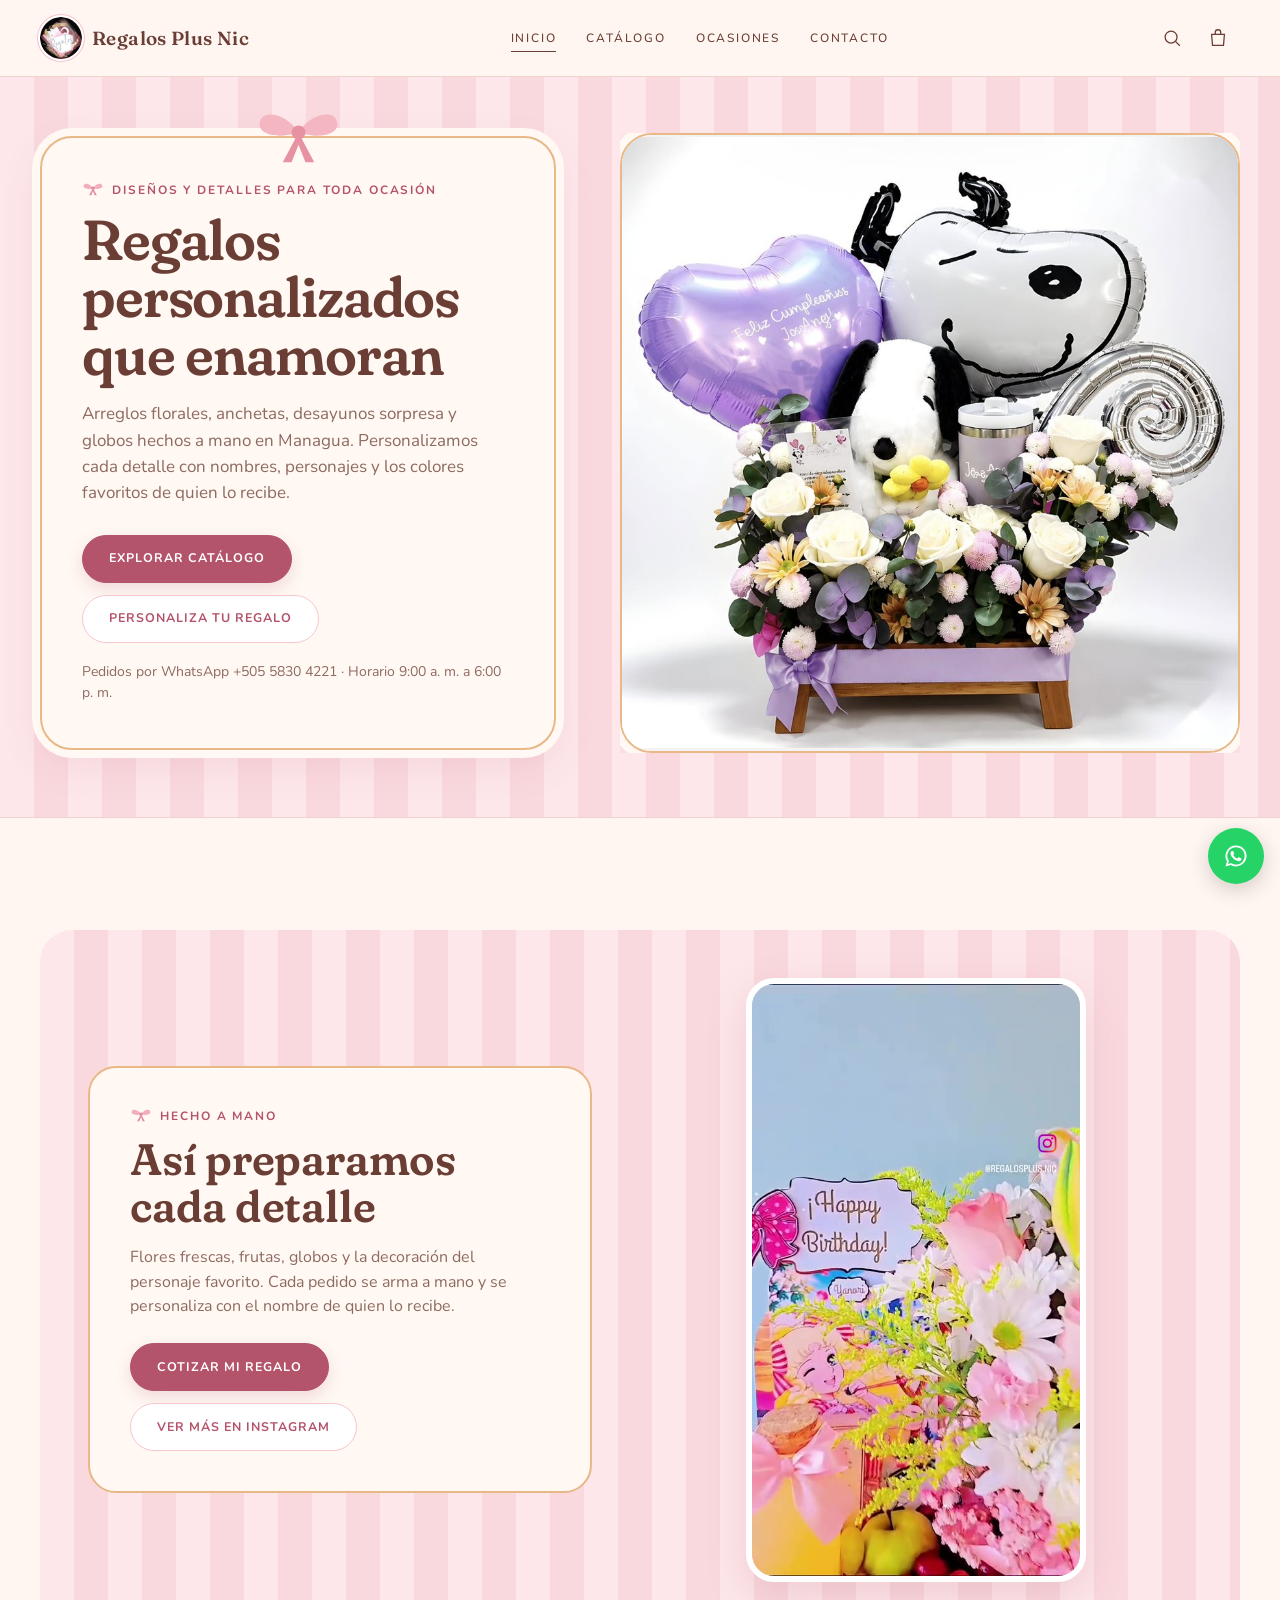
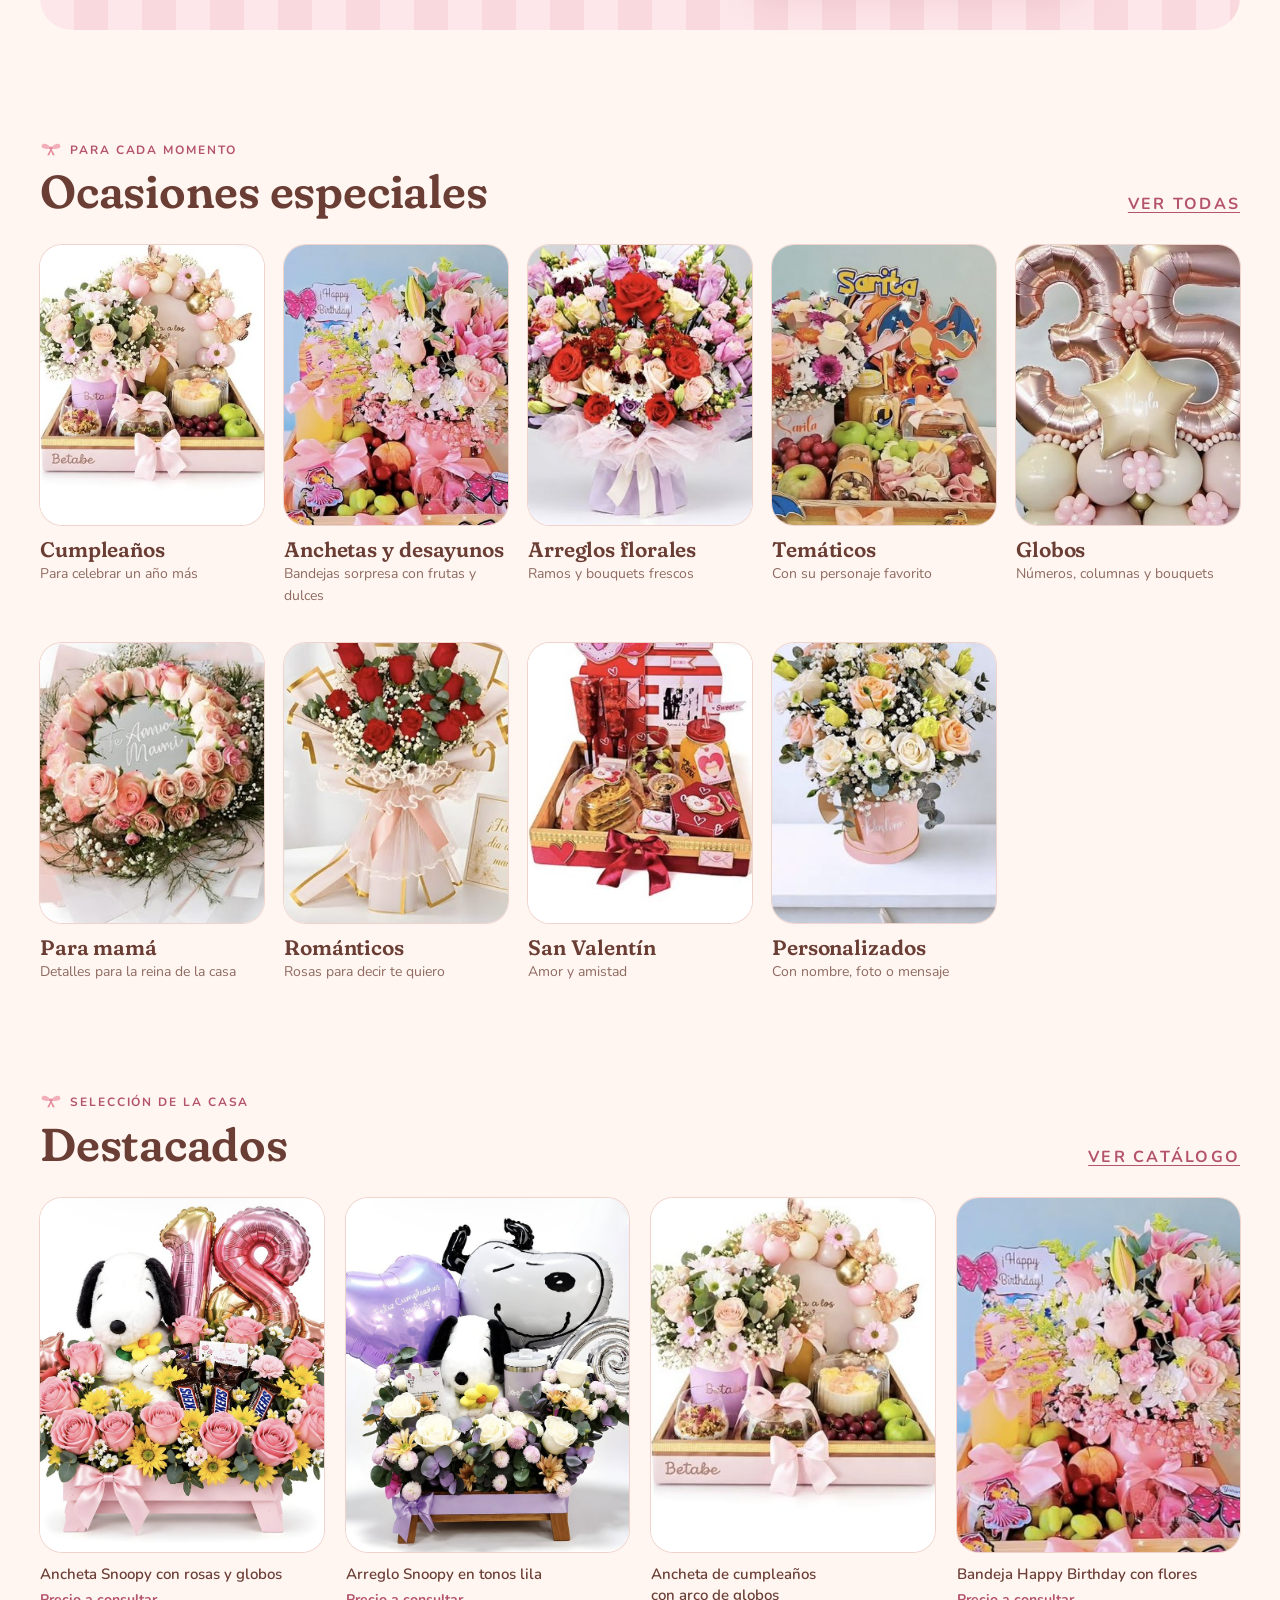
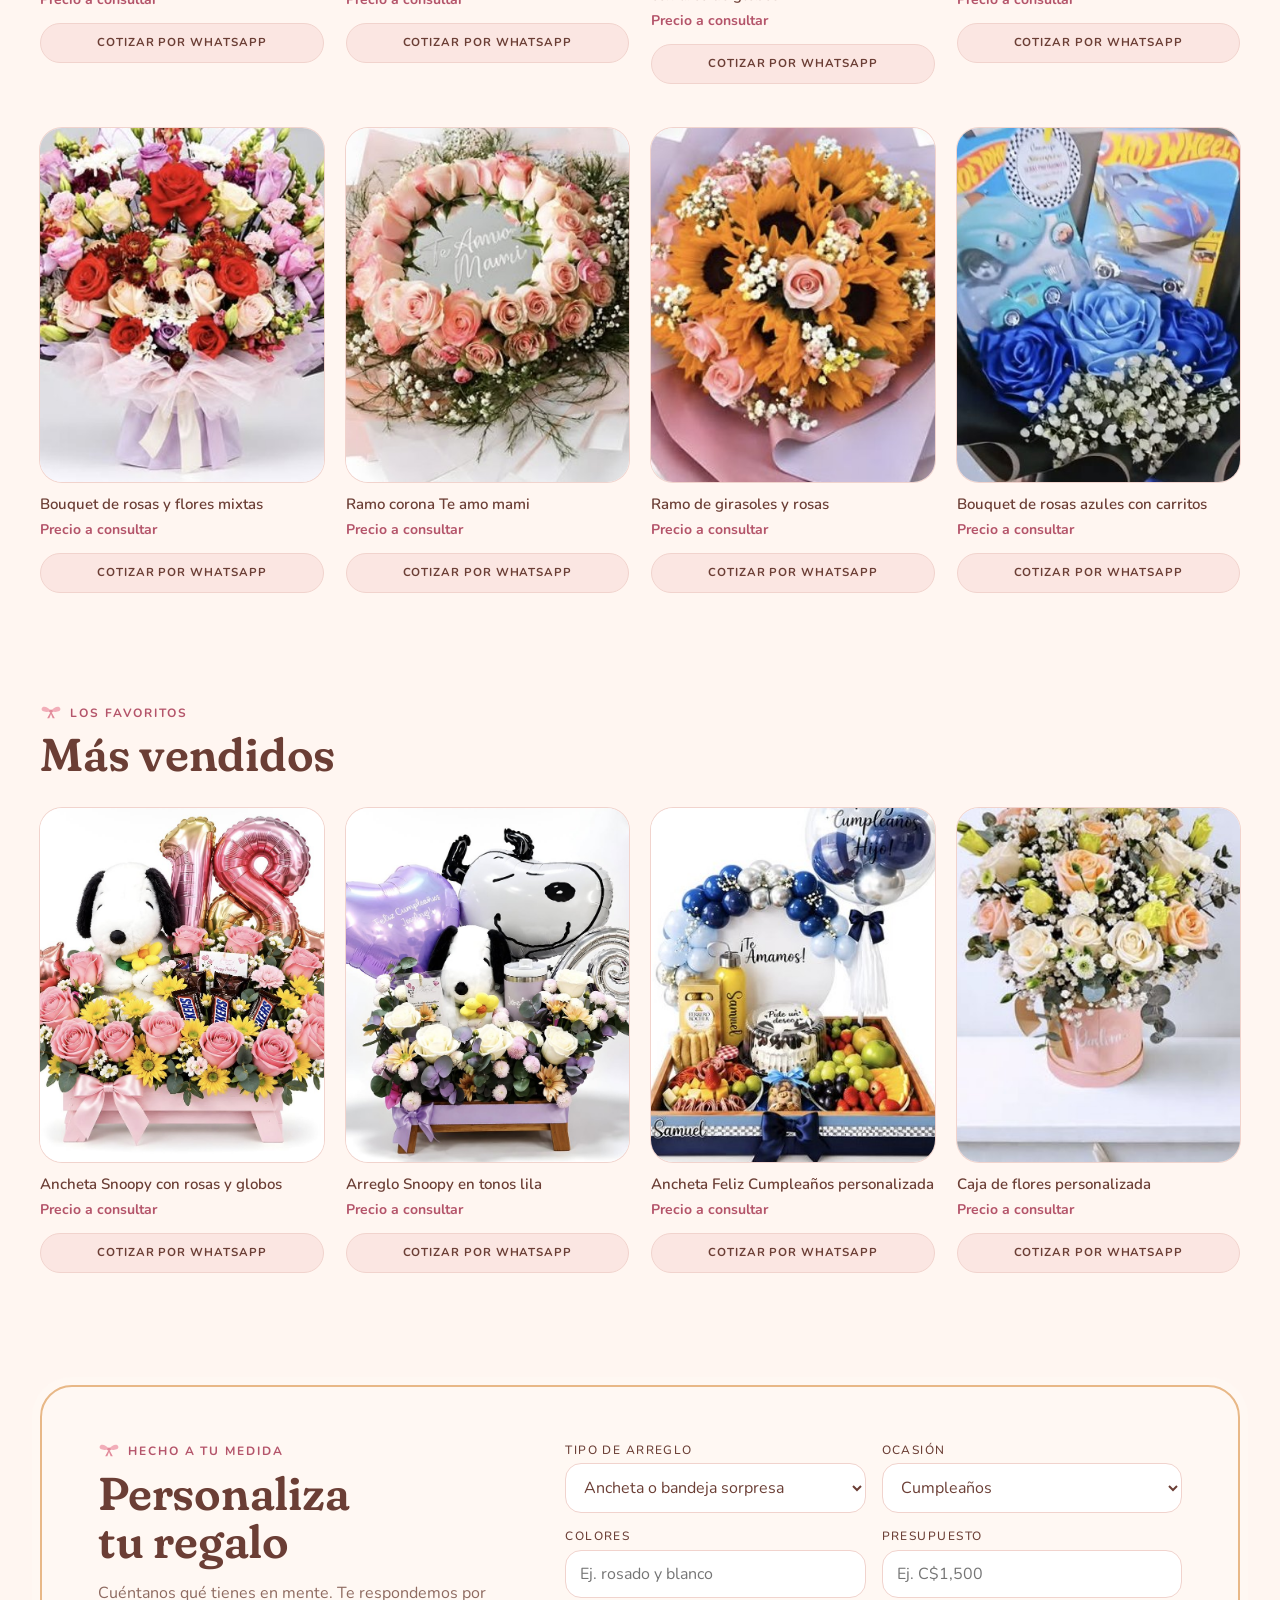
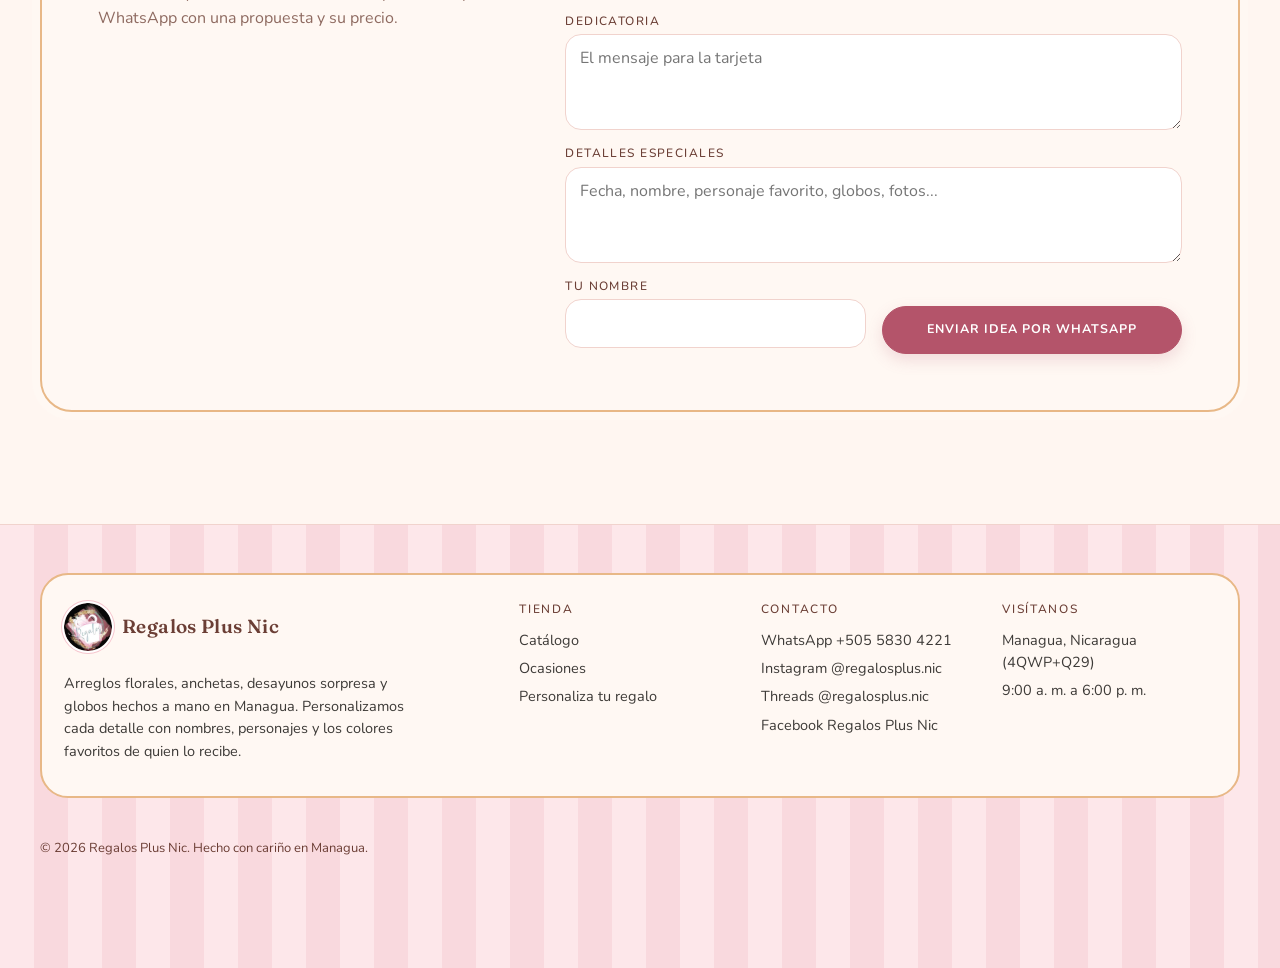
==== index.html @ 54703fdf "Add files via upload" ====
<!DOCTYPE html><html lang="es"><head><meta charset="utf-8"><meta name=viewport content="width=device-width,initial-scale=1,viewport-fit=cover"><style>:root{color-scheme:light;box-sizing:border-box;padding-top:env(safe-area-inset-top,0px);padding-bottom:env(safe-area-inset-bottom,0px)}html{scroll-padding-top:env(safe-area-inset-top,0px)}body{margin:0;padding:0;font:14px -apple-system,BlinkMacSystemFont,sans-serif;background:#fff;color:#000}img{max-width:100%}[hidden]:not([hidden=until-found i]){display:none!important}</style></head><body>
<title>Regalos Plus Nic | Regalos personalizados en Managua</title><meta name="description" content="Regalos personalizados, arreglos florales, anchetas y desayunos sorpresa en Managua, Nicaragua. Pedidos por WhatsApp."><link rel="icon" href="logo.png">
<meta name="claude:viewport-fit-sides" content="cover">
<meta name="theme-color" content="#FFF5F1">
<link rel="preconnect" href="https://fonts.googleapis.com">
<link rel="preconnect" href="https://fonts.gstatic.com" crossorigin>
<link rel="stylesheet" href="https://fonts.googleapis.com/css2?family=Fraunces:opsz,wght,SOFT@9..144,500,100;9..144,600,100&family=Nunito:wght@400;600;700&display=swap">
<style id="app-style">
/* Boutique editorial: crema y negro con acento rosado de lazo. Una sola apariencia clara, elegida a propósito. */
:root{
  --ink:#171717;--white:#FFFFFF;--cream:#F7F4EF;--beige:#E9E1D5;--line:#E5E5E5;--blush:#F2C9CF;--blush-deep:#A9505F;--muted:#6B6560;
  --ok:#2F6B4F;--warn:#8A5410;--bad:#A23B3B;
  --display:"Cormorant Garamond",Georgia,"Times New Roman",serif;
  --sans:"Jost",system-ui,-apple-system,"Segoe UI",Roboto,sans-serif;
  --ease-out:cubic-bezier(0.23,1,0.32,1);--ease-in-out:cubic-bezier(0.77,0,0.175,1);--ease-drawer:cubic-bezier(0.32,0.72,0,1);
  --r-btn:6px;--r-img:4px;--r-panel:16px;
  color-scheme:light;
}
html{-webkit-tap-highlight-color:transparent;-webkit-text-size-adjust:100%}
body{background:var(--cream);color:var(--ink);font-family:var(--sans);font-size:16px;line-height:1.55;overflow-x:hidden}
body::before{content:"";position:fixed;inset:0 0 auto;height:env(safe-area-inset-top,0px);z-index:41;background:var(--cream)}
*,*::before,*::after{box-sizing:border-box}
h1,h2,h3{font-family:var(--display);font-weight:500;margin:0;text-wrap:balance;letter-spacing:-0.01em}
p{margin:0}
a{color:inherit}
button{font:inherit;color:inherit}
img{display:block}
:focus-visible{outline:2px solid var(--blush-deep);outline-offset:3px}
.wrap{max-width:1280px;margin:0 auto;padding-left:max(16px,env(safe-area-inset-left,0px));padding-right:max(16px,env(safe-area-inset-right,0px))}
@media (min-width:768px){.wrap{padding-left:max(40px,env(safe-area-inset-left,0px));padding-right:max(40px,env(safe-area-inset-right,0px))}}
.eyebrow{font:500 12px/1.2 var(--sans);letter-spacing:.16em;text-transform:uppercase;color:var(--muted)}
.label{font:500 12px/1.2 var(--sans);letter-spacing:.14em;text-transform:uppercase}
.muted{color:var(--muted)}
.num{font-variant-numeric:tabular-nums}

/* Botones */
.btn{display:inline-flex;align-items:center;justify-content:center;gap:10px;min-height:48px;padding:0 26px;border:1px solid var(--ink);border-radius:var(--r-btn);background:var(--ink);color:var(--white);font:500 12.5px/1 var(--sans);letter-spacing:.14em;text-transform:uppercase;text-decoration:none;cursor:pointer;touch-action:manipulation;user-select:none;-webkit-user-select:none;transition:transform 160ms var(--ease-out),background-color 200ms ease,color 200ms ease,border-color 200ms ease}
.btn:active{transform:scale(.97)}
.btn-ghost{background:transparent;color:var(--ink)}
.btn-soft{background:var(--white);color:var(--ink);border-color:var(--line)}
.btn-blush{background:var(--blush);color:var(--ink);border-color:var(--blush)}
.btn-block{width:100%}
.btn-sm{min-height:40px;padding:0 16px;font-size:11.5px}
.btn[disabled]{opacity:.45;cursor:not-allowed}
@media (hover:hover) and (pointer:fine){
  .btn:hover{background:#000}
  .btn-ghost:hover,.btn-soft:hover{background:var(--ink);color:var(--white);border-color:var(--ink)}
  .btn-blush:hover{background:#ecb9c1}
}
.icon-btn{display:inline-flex;align-items:center;justify-content:center;width:44px;height:44px;border:0;background:transparent;border-radius:var(--r-btn);cursor:pointer;touch-action:manipulation;position:relative;transition:transform 160ms var(--ease-out)}
.icon-btn:active{transform:scale(.94)}
.icon-btn svg{width:22px;height:22px}
.link{background:none;border:0;padding:0;cursor:pointer;text-decoration:underline;text-underline-offset:3px;font:inherit}

/* Encabezado */
.hdr{position:sticky;top:env(safe-area-inset-top,0px);z-index:40;background:rgba(247,244,239,.94);-webkit-backdrop-filter:blur(10px);backdrop-filter:blur(10px);border-bottom:1px solid var(--line)}
.hdr .wrap{display:grid;grid-template-columns:1fr auto 1fr;align-items:center;height:68px;gap:8px}
.brand{display:inline-flex;align-items:center;gap:10px;text-decoration:none;justify-self:center;min-width:0}
.brand-name{font:600 19px/1 var(--display);letter-spacing:.18em;text-transform:uppercase;white-space:nowrap}
.brand svg{width:26px;height:20px;flex:none}
.brand img{height:40px;width:auto}
.nav{display:none}
.hdr-left,.hdr-right{display:flex;align-items:center;gap:2px}
.hdr-right{justify-self:end}
.badge{position:absolute;top:4px;right:2px;min-width:18px;height:18px;padding:0 5px;border-radius:9px;background:var(--ink);color:var(--white);font:500 11px/18px var(--sans);text-align:center;font-variant-numeric:tabular-nums}
.badge.pop{animation:pop 300ms var(--ease-out)}
@keyframes pop{0%{transform:scale(1)}40%{transform:scale(1.18)}100%{transform:scale(1)}}
@media (min-width:1000px){
  .hdr .wrap{grid-template-columns:auto 1fr auto;height:76px}
  .brand{justify-self:start}
  .nav{display:flex;justify-content:center;gap:30px}
  .nav a{font:500 12px/1 var(--sans);letter-spacing:.15em;text-transform:uppercase;text-decoration:none;padding:10px 0;position:relative}
  .nav a::after{content:"";position:absolute;left:0;right:0;bottom:2px;height:1px;background:var(--ink);transform:scaleX(0);transform-origin:left;transition:transform 300ms var(--ease-out)}
  .nav a[aria-current="page"]::after{transform:scaleX(1)}
  .hdr-left .menu-btn{display:none}
  .hdr-left{display:none}
}
@media (hover:hover) and (pointer:fine){.nav a:hover::after{transform:scaleX(1)}}
@media (max-width:420px){.brand-name{font-size:15px;letter-spacing:.14em}}

/* Menú móvil y carrito: paneles laterales */
.scrim{position:fixed;inset:0;background:rgba(23,23,23,.36);opacity:0;visibility:hidden;transition:opacity 300ms ease,visibility 0s 300ms;z-index:55}
.scrim.on{opacity:1;visibility:visible;transition:opacity 300ms ease}
.sheet{position:fixed;top:0;bottom:0;width:min(440px,100%);height:100dvh;background:var(--cream);z-index:60;display:flex;flex-direction:column;visibility:hidden;transition:transform 450ms var(--ease-drawer),visibility 0s 450ms;padding-top:env(safe-area-inset-top,0px);padding-bottom:env(safe-area-inset-bottom,0px);box-shadow:0 10px 40px rgba(23,23,23,.12)}
.sheet.right{right:0;transform:translateX(100%);border-radius:var(--r-panel) 0 0 var(--r-panel);padding-right:env(safe-area-inset-right,0px)}
.sheet.left{left:0;transform:translateX(-100%);border-radius:0 var(--r-panel) var(--r-panel) 0;padding-left:env(safe-area-inset-left,0px);width:min(340px,88%)}
.sheet.open{transform:none;visibility:visible;transition:transform 450ms var(--ease-drawer)}
.sheet-head{display:flex;align-items:center;justify-content:space-between;padding:16px 20px;border-bottom:1px solid var(--line)}
.sheet-body{flex:1;overflow-y:auto;overscroll-behavior:contain;padding:8px 20px 20px}
.sheet-foot{border-top:1px solid var(--line);padding:18px 20px;display:grid;gap:10px;background:var(--cream)}
.mnav a{display:block;padding:16px 0;border-bottom:1px solid var(--line);font:500 22px/1.2 var(--display);text-decoration:none}

.citem{display:grid;grid-template-columns:84px minmax(0,1fr);gap:14px;padding:18px 0;border-bottom:1px solid var(--line)}
.citem img{width:84px;aspect-ratio:4/5;object-fit:cover;border-radius:var(--r-img);background:var(--beige)}
.citem h4{margin:0 0 2px;font:500 15px/1.35 var(--sans)}
.citem .opts{font-size:13px;color:var(--muted);overflow-wrap:anywhere}
.qty{display:inline-flex;align-items:center;border:1px solid var(--line);border-radius:var(--r-btn);background:var(--white)}
.qty button{width:36px;height:36px;border:0;background:none;cursor:pointer;font-size:18px;touch-action:manipulation}
.qty span{min-width:28px;text-align:center;font-variant-numeric:tabular-nums}
.row{display:flex;align-items:center;justify-content:space-between;gap:12px}
.tot{display:flex;justify-content:space-between;font-variant-numeric:tabular-nums}
.tot.big{font:500 22px/1.2 var(--display);font-variant-numeric:tabular-nums}
.empty{padding:48px 0;text-align:center;color:var(--muted)}

/* Hero */
.hero{padding:28px 0 8px}
.hero-grid{display:grid;gap:28px}
.hero h1{font-size:clamp(42px,8.4vw,88px);line-height:1.02;letter-spacing:-0.02em}
.hero p.lead{font-size:17px;max-width:42ch;color:var(--muted);margin-top:18px}
.hero .actions{display:flex;flex-wrap:wrap;gap:12px;margin-top:28px}
.hero-img{border-radius:var(--r-img);overflow:hidden;background:var(--beige);aspect-ratio:4/5;max-width:100%}
.hero-img img{width:100%;height:100%;object-fit:cover}
@media (min-width:900px){
  .hero{padding:56px 0 24px}
  .hero-grid{grid-template-columns:minmax(0,5fr) minmax(0,6fr);align-items:center;gap:64px}
  .hero-img{aspect-ratio:5/5.4}
}
.enter{animation:enter 700ms var(--ease-out) both;animation-delay:var(--d,0ms)}
@keyframes enter{from{opacity:0;transform:translateY(12px)}}
.reveal-img{animation:clipin 1000ms var(--ease-in-out) both;animation-delay:80ms}
@keyframes clipin{from{clip-path:inset(0 0 100% 0)}to{clip-path:inset(0 0 0 0)}}
.fade{animation:fade 400ms ease both;animation-delay:var(--d,0ms)}
@keyframes fade{from{opacity:0}}

/* Secciones */
.sec{padding:64px 0 0}
@media (min-width:900px){.sec{padding:112px 0 0}}
.sec-head{display:flex;align-items:end;justify-content:space-between;gap:16px;margin-bottom:28px;flex-wrap:wrap}
.sec-head h2{font-size:clamp(32px,5vw,46px);line-height:1.08}
.sec-head .eyebrow{margin-bottom:10px}
.rv{transition:opacity 700ms var(--ease-out),transform 700ms var(--ease-out)}
.rv.pre{opacity:0;transform:translateY(12px)}

/* Ocasiones */
.occ{display:grid;grid-template-columns:repeat(2,minmax(0,1fr));gap:24px 12px}
@media (min-width:768px){.occ{grid-template-columns:repeat(3,minmax(0,1fr));gap:36px 20px}}
@media (min-width:1100px){.occ{grid-template-columns:repeat(5,minmax(0,1fr))}}
.occ a{text-decoration:none;display:block}
.frame{position:relative;overflow:hidden;border-radius:var(--r-img);background:var(--beige);aspect-ratio:4/5}
.frame img{width:100%;height:100%;object-fit:cover;transition:transform 600ms var(--ease-out)}
.occ h3{font-size:22px;line-height:1.15;margin-top:12px}
.occ p{font-size:14px;color:var(--muted);margin-top:2px}
@media (hover:hover) and (pointer:fine){.occ a:hover .frame img,.pcard:hover .frame img{transform:scale(1.04)}}

/* Productos */
.grid{display:grid;grid-template-columns:repeat(2,minmax(0,1fr));gap:30px 12px}
@media (min-width:768px){.grid{grid-template-columns:repeat(3,minmax(0,1fr));gap:44px 22px}}
@media (min-width:1150px){.grid{grid-template-columns:repeat(4,minmax(0,1fr))}}
.grid.swap{animation:fade 260ms ease both}
.pcard{position:relative;min-width:0}
.pcard a.pl{text-decoration:none;display:block}
.pcard h3{font:400 15px/1.4 var(--sans);margin-top:12px;display:-webkit-box;-webkit-line-clamp:2;-webkit-box-orient:vertical;overflow:hidden;letter-spacing:0}
.price{display:flex;gap:8px;align-items:baseline;flex-wrap:wrap;margin-top:4px;font-variant-numeric:tabular-nums}
.price .now{font-weight:500}
.price .now.sale{color:var(--blush-deep)}
.price s{color:var(--muted);font-size:14px}
.tag{position:absolute;top:10px;left:10px;z-index:2;font:500 10.5px/1 var(--sans);letter-spacing:.14em;text-transform:uppercase;padding:7px 9px;border-radius:3px;background:var(--white);color:var(--ink)}
.tag.sale{background:var(--ink);color:var(--white)}
.tag.lim{background:var(--blush);color:var(--ink)}
.tag.out{background:var(--white);color:var(--muted)}
.frame.out img{opacity:.55;filter:grayscale(.4)}
.add{margin-top:12px;width:100%}
.add .ok{display:none}
.add.done .ok{display:inline}
.add.done .lbl{display:none}

/* Banda de ofertas */
.band{background:var(--ink);color:var(--white);border-radius:var(--r-img);padding:40px 24px;display:grid;gap:18px}
.band h2{font-size:clamp(30px,5vw,48px);line-height:1.05}
.band .eyebrow{color:#cfc8bf}
.band .btn{background:var(--white);color:var(--ink);border-color:var(--white);justify-self:start}
@media (min-width:900px){.band{grid-template-columns:1fr auto;align-items:center;padding:56px}}

/* Formularios */
.field{display:grid;gap:6px;min-width:0}
.field label,.field .lab{font:500 12px/1.2 var(--sans);letter-spacing:.12em;text-transform:uppercase;color:var(--ink)}
.in,select.in,textarea.in{width:100%;font:400 16px/1.4 var(--sans);color:var(--ink);background:var(--white);border:1px solid var(--line);border-radius:var(--r-btn);padding:12px 14px;min-height:48px;transition:border-color 160ms ease}
textarea.in{min-height:96px;resize:vertical}
.in:focus{outline:none;border-color:var(--ink)}
.in.bad{border-color:var(--bad)}
.err{color:var(--bad);font-size:13px;min-height:0}
.fgrid{display:grid;gap:16px}
@media (min-width:700px){.fgrid.two{grid-template-columns:repeat(2,minmax(0,1fr))}}
.choice{display:grid;gap:10px}
@media (min-width:600px){.choice.two{grid-template-columns:repeat(2,minmax(0,1fr))}}
.opt{display:flex;gap:12px;align-items:flex-start;padding:16px;border:1px solid var(--line);border-radius:var(--r-btn);background:var(--white);cursor:pointer;transition:border-color 160ms ease}
.opt input{margin-top:4px;accent-color:var(--ink);width:18px;height:18px}
.opt:has(input:checked){border-color:var(--ink)}
.opt b{font-weight:500;display:block}
.opt small{color:var(--muted);font-size:13.5px}
.check{display:flex;gap:10px;align-items:center;font-size:15px}
.check input{width:18px;height:18px;accent-color:var(--ink)}

/* Personaliza */
.custom{display:grid;gap:32px;background:var(--beige);border-radius:var(--r-img);padding:32px 20px}
@media (min-width:900px){.custom{grid-template-columns:minmax(0,4fr) minmax(0,6fr);padding:56px;gap:56px}}
.custom h2{font-size:clamp(32px,5vw,46px);line-height:1.05}

/* Catálogo */
.tools{display:grid;gap:12px;margin-bottom:24px}
@media (min-width:900px){.tools{grid-template-columns:minmax(0,1fr) 200px 200px}}
.chips{display:flex;gap:8px;overflow-x:auto;padding-bottom:6px;margin-bottom:28px;scrollbar-width:none;overscroll-behavior-x:contain}
.chips::-webkit-scrollbar{display:none}
.chip{flex:none;min-height:40px;padding:0 16px;border:1px solid var(--line);border-radius:999px;background:var(--white);font:500 12px/1 var(--sans);letter-spacing:.1em;text-transform:uppercase;cursor:pointer;white-space:nowrap;transition:background-color 200ms ease,color 200ms ease,border-color 200ms ease}
.chip[aria-pressed="true"]{background:var(--ink);color:var(--white);border-color:var(--ink)}
.page-title{padding:40px 0 24px}
.page-title h1{font-size:clamp(40px,7vw,72px);line-height:1.02}
.page-title p{color:var(--muted);margin-top:10px;max-width:56ch}
.count{font-size:14px;color:var(--muted);margin-bottom:16px}

/* Ficha */
.pd{display:grid;gap:28px;padding:24px 0 0}
@media (min-width:900px){.pd{grid-template-columns:minmax(0,7fr) minmax(0,5fr);gap:64px;padding-top:40px}}
.pd .frame{aspect-ratio:4/5}
.pd h1{font-size:clamp(34px,5vw,52px);line-height:1.05;margin-top:6px}
.pd .price{font-size:20px;margin-top:12px}
.pd .desc{color:#3d3a37;margin-top:18px;max-width:56ch}
.pd-actions{display:grid;gap:10px;margin-top:24px}
.crumb{font-size:13px;color:var(--muted);padding-top:20px}
.crumb a{text-decoration:none}
.stock{font-size:14px;margin-top:10px}
.stock.no{color:var(--bad)}
.stock.yes{color:var(--ok)}

/* Checkout */
.co{display:grid;gap:32px;padding:8px 0 0}
@media (min-width:1000px){.co{grid-template-columns:minmax(0,7fr) minmax(0,4fr);gap:56px;align-items:start}}
.co h2{font-size:28px;margin-bottom:16px}
.co .step{padding:24px 0;border-top:1px solid var(--line)}
.summary{background:var(--white);border:1px solid var(--line);border-radius:var(--r-btn);padding:22px;display:grid;gap:12px}
@media (min-width:1000px){.summary{position:sticky;top:96px}}
.sline{display:flex;justify-content:space-between;gap:12px;font-size:15px}
.sline span:first-child{min-width:0;overflow-wrap:anywhere}
.sline span:last-child{font-variant-numeric:tabular-nums;white-space:nowrap}
.note{font-size:13.5px;color:var(--muted)}
.code-row{display:flex;gap:8px}
.code-row .in{flex:1;min-width:0;text-transform:uppercase}

/* Confirmación */
.done-wrap{max-width:640px;margin:0 auto;text-align:center;padding:56px 0 0}
.done-wrap svg{width:84px;height:84px;margin:0 auto 20px}
.done-wrap .c{stroke-dasharray:100;stroke-dashoffset:100;animation:draw 600ms cubic-bezier(.645,.045,.355,1) forwards}
.done-wrap .k{stroke-dasharray:100;stroke-dashoffset:100;animation:draw 400ms cubic-bezier(.645,.045,.355,1) 500ms forwards}
@keyframes draw{to{stroke-dashoffset:0}}
.done-wrap h1{font-size:clamp(36px,6vw,56px);line-height:1.05}
.receipt{text-align:left;background:var(--white);border:1px solid var(--line);border-radius:var(--r-btn);padding:22px;margin-top:28px;display:grid;gap:10px}
.pill{display:inline-block;padding:6px 10px;border-radius:999px;font:500 11px/1 var(--sans);letter-spacing:.12em;text-transform:uppercase;background:var(--blush);color:var(--ink)}

/* Pie */
.foot{margin-top:112px;border-top:1px solid var(--line);padding:48px 0 calc(110px + env(safe-area-inset-bottom,0px))}
.foot-grid{display:grid;gap:28px}
@media (min-width:800px){.foot-grid{grid-template-columns:2fr 1fr 1fr 1fr}}
.foot h4{font:500 12px/1 var(--sans);letter-spacing:.14em;text-transform:uppercase;margin:0 0 14px}
.foot p,.foot a{font-size:14.5px;color:#3d3a37;text-decoration:none;display:block;margin-bottom:6px;overflow-wrap:anywhere}
.foot .fine{display:flex;justify-content:space-between;align-items:center;margin-top:40px;font-size:13px;color:var(--muted);gap:12px;flex-wrap:wrap}
.gear{width:36px;height:36px;color:var(--muted)}
.gear svg{width:18px;height:18px}

/* WhatsApp flotante */
.wa-fab{position:fixed;right:calc(16px + env(safe-area-inset-right,0px));bottom:calc(16px + env(safe-area-inset-bottom,0px));z-index:35;width:56px;height:56px;border-radius:50%;background:var(--ink);color:var(--white);display:flex;align-items:center;justify-content:center;box-shadow:0 6px 20px rgba(23,23,23,.18);transition:transform 160ms var(--ease-out)}
.wa-fab:active{transform:scale(.94)}
.wa-fab svg{width:26px;height:26px}

/* Toasts */
.toasts{position:fixed;left:50%;bottom:calc(88px + env(safe-area-inset-bottom,0px));transform:translateX(-50%);z-index:90;display:grid;gap:8px;width:min(420px,calc(100% - 32px));pointer-events:none}
.toast{background:var(--ink);color:var(--white);border-radius:var(--r-btn);padding:14px 16px;font-size:14.5px;display:flex;gap:10px;align-items:center;opacity:1;transform:translateY(0);transition:opacity 400ms ease,transform 400ms ease;pointer-events:auto}
.toast.in{opacity:0;transform:translateY(100%)}
.toast.err{background:var(--bad)}

/* Modal */
.modal{position:fixed;inset:0;z-index:95;display:flex;align-items:center;justify-content:center;padding:16px;background:rgba(23,23,23,.36)}
.modal-card{background:var(--cream);border-radius:var(--r-panel);padding:28px;max-width:440px;width:100%;display:grid;gap:14px;animation:modal 250ms var(--ease-out) both}
@keyframes modal{from{opacity:0;transform:scale(.96)}}
.modal-card h3{font-size:28px}

/* Panel de administración */
.adm{position:fixed;inset:0;z-index:80;background:#FBFAF8;display:flex;flex-direction:column;padding-top:env(safe-area-inset-top,0px);padding-bottom:env(safe-area-inset-bottom,0px)}
.adm-top{display:flex;align-items:center;justify-content:space-between;gap:10px;padding:12px max(16px,env(safe-area-inset-right,0px)) 12px max(16px,env(safe-area-inset-left,0px));border-bottom:1px solid var(--line);background:var(--white);flex-wrap:wrap}
.adm-top h2{font-size:22px}
.adm-status{font-size:13px;color:var(--muted)}
.adm-status.dirty{color:var(--warn);font-weight:500}
.adm-tabs{display:flex;gap:4px;overflow-x:auto;padding:8px max(16px,env(safe-area-inset-right,0px)) 8px max(16px,env(safe-area-inset-left,0px));border-bottom:1px solid var(--line);background:var(--white);scrollbar-width:none;flex:none}
.adm-tabs::-webkit-scrollbar{display:none}
.adm-tabs button{flex:none;min-height:40px;padding:0 14px;border:0;border-radius:var(--r-btn);background:transparent;font:500 13px/1 var(--sans);letter-spacing:.06em;cursor:pointer;white-space:nowrap}
.adm-tabs button[aria-pressed="true"]{background:var(--ink);color:var(--white)}
.adm-body{flex:1;overflow-y:auto;overscroll-behavior:contain;padding:24px max(16px,env(safe-area-inset-right,0px)) 48px max(16px,env(safe-area-inset-left,0px))}
.adm-body>div{max-width:1040px;margin:0 auto}
.adm h3{font:500 26px/1.15 var(--display);margin:0 0 16px}
.stats{display:grid;grid-template-columns:repeat(2,minmax(0,1fr));gap:12px}
@media (min-width:800px){.stats{grid-template-columns:repeat(4,minmax(0,1fr))}}
.stat{background:var(--white);border:1px solid var(--line);border-radius:var(--r-btn);padding:16px}
.stat b{display:block;font:500 28px/1.1 var(--display);font-variant-numeric:tabular-nums;margin-top:6px;overflow-wrap:anywhere}
.stat span{font-size:12px;letter-spacing:.1em;text-transform:uppercase;color:var(--muted)}
.bigbtns{display:grid;grid-template-columns:repeat(2,minmax(0,1fr));gap:10px;margin-top:20px}
@media (min-width:800px){.bigbtns{grid-template-columns:repeat(4,minmax(0,1fr))}}
.bigbtns .btn{min-height:64px;white-space:normal;text-align:center;line-height:1.3;padding:0 12px}
.card{background:var(--white);border:1px solid var(--line);border-radius:var(--r-btn);padding:18px}
.list{display:grid;gap:10px}
.li{display:grid;grid-template-columns:64px minmax(0,1fr);gap:14px;align-items:center;background:var(--white);border:1px solid var(--line);border-radius:var(--r-btn);padding:12px}
.li img{width:64px;aspect-ratio:4/5;object-fit:cover;border-radius:3px;background:var(--beige)}
.li h4{margin:0;font:500 15px/1.3 var(--sans);overflow-wrap:anywhere}
.li .meta{font-size:13px;color:var(--muted)}
.li-actions{grid-column:1/-1;display:flex;flex-wrap:wrap;gap:8px;align-items:center}
@media (min-width:800px){.li{grid-template-columns:64px minmax(0,1fr) auto}.li-actions{grid-column:auto;justify-content:flex-end}}
.price-in{width:120px;min-height:40px;padding:8px 10px}
.st{display:inline-block;padding:5px 9px;border-radius:999px;font:500 11px/1 var(--sans);letter-spacing:.08em;text-transform:uppercase;background:var(--beige)}
.st.Nuevo{background:var(--blush)}.st.Pendiente{background:#F3E2C4}.st.Confirmado{background:#DCE8DF}.st.En{background:#E3E0F0}.st.Enviado{background:#DDE7F0}.st.Entregado{background:#CFE3D5}.st.Cancelado{background:#EEDADA}
.danger{color:var(--bad);border-color:#e6c9c9}
.hr{height:1px;background:var(--line);margin:24px 0}
.thumb-up{display:flex;gap:14px;align-items:center;flex-wrap:wrap}
.thumb-up img{width:96px;aspect-ratio:4/5;object-fit:cover;border-radius:var(--r-img);background:var(--beige)}
.file-lab{position:relative;overflow:hidden}
.file-lab input{position:absolute;inset:0;opacity:0;cursor:pointer}
.ord{background:var(--white);border:1px solid var(--line);border-radius:var(--r-btn)}
.ord summary{list-style:none;cursor:pointer;padding:14px 16px;display:grid;grid-template-columns:minmax(0,1fr) auto;gap:6px 12px;align-items:center}
.ord summary::-webkit-details-marker{display:none}
.ord .body{padding:0 16px 16px;display:grid;gap:10px;font-size:14.5px}
.ord pre{white-space:pre-wrap;overflow-wrap:anywhere;font:13px/1.5 ui-monospace,Menlo,monospace;background:var(--cream);padding:12px;border-radius:var(--r-btn);margin:0}
.hist{font-size:13px;color:var(--muted)}
.zone{display:grid;grid-template-columns:repeat(2,minmax(0,1fr));gap:8px;align-items:end;background:var(--white);border:1px solid var(--line);border-radius:var(--r-btn);padding:12px}
@media (min-width:800px){.zone{grid-template-columns:1fr 1fr 1fr 110px auto}}

@media (prefers-reduced-motion:reduce){
  *,*::before,*::after{animation-duration:200ms!important;animation-delay:0ms!important;transition-duration:150ms!important}
  .enter,.rv,.rv.pre,.toast.in,.modal-card{transform:none!important}
  .reveal-img{animation:fade 200ms ease both!important}
  .sheet{transition:opacity 200ms ease,visibility 0s 200ms!important}
  .sheet.right,.sheet.left{transform:none;opacity:0}
  .sheet.open{opacity:1;transition:opacity 200ms ease!important}
  .frame img{transition:none!important}
}
</style>
<style id="rpn-style">
/* ===== Estilo Regalos Plus: rosa pastel, rayas, lazos y marcos crema ===== */
:root{--ink:#6B3E35;--white:#FFFFFF;--cream:#FFF6F1;--beige:#FBE6E2;--line:#F1D3CD;--blush:#F6C6CE;--blush-deep:#B4546A;--muted:#8E6A60;--rose:#B4546A;--stripe1:#FDE7EA;--stripe2:#F9D9DE;--gold:#E8B887;
--display:"Fraunces",Georgia,serif;--sans:"Nunito",system-ui,-apple-system,"Segoe UI",Roboto,sans-serif;--r-btn:999px;--r-img:22px;--r-panel:26px}
body{background:var(--cream);font-weight:400}
body::before{background:var(--cream)}
h1,h2,h3{font-weight:600;letter-spacing:-0.005em;font-variation-settings:"SOFT" 100}
.eyebrow,.label{color:var(--rose);font-weight:700}
.eyebrow::before{content:"";display:inline-block;width:22px;height:14px;margin-right:8px;vertical-align:-2px;background:url("data:image/svg+xml,%3Csvg xmlns='http://www.w3.org/2000/svg' viewBox='0 0 52 32'%3E%3Cpath d='M26 14C20 4 6 0 4 8c-2 7 10 10 22 6z' fill='%23F2AEB9'/%3E%3Cpath d='M26 14C32 4 46 0 48 8c2 7-10 10-22 6z' fill='%23F2AEB9'/%3E%3Cpath d='M25 16L17 31h5l4-10 4 10h5l-8-15z' fill='%23E28A9A'/%3E%3Ccircle cx='26' cy='14' r='4' fill='%23E28A9A'/%3E%3C/svg%3E") no-repeat center/contain}
.btn{background:var(--rose);border-color:var(--rose);color:#fff;font-weight:700;letter-spacing:.08em;box-shadow:0 6px 16px rgba(180,84,106,.18)}
.btn-ghost{background:#fff;color:var(--rose);border-color:var(--blush);box-shadow:none}
.btn-soft{background:var(--beige);color:var(--ink);border-color:var(--line);box-shadow:none}
@media (hover:hover) and (pointer:fine){.btn:hover{background:#9E465B}.btn-ghost:hover,.btn-soft:hover{background:var(--rose);color:#fff;border-color:var(--rose)}}
.hdr{background:rgba(255,246,241,.95);border-bottom:1px solid var(--line)}
.brand img{height:42px;width:42px;border-radius:50%;object-fit:cover;box-shadow:0 0 0 2px #fff,0 0 0 3px var(--blush)}
.brand-name{font:600 19px/1 var(--display);letter-spacing:.02em;text-transform:none;color:var(--ink)}
@media (max-width:420px){.brand-name{font-size:16px;letter-spacing:0}}
.badge{background:var(--rose)}
.stripes,.hero{background:repeating-linear-gradient(90deg,var(--stripe1) 0 34px,var(--stripe2) 34px 68px)}
.hero{padding:28px 0 40px;border-bottom:1px solid var(--line)}
@media (min-width:900px){.hero{padding:56px 0 64px}}
.hero-grid>div:first-child{background:#FFF8F3;border:2px solid var(--gold);border-radius:32px;padding:28px 22px;position:relative;box-shadow:0 0 0 8px #FFF8F3,0 14px 40px rgba(180,84,106,.12)}
@media (min-width:900px){.hero-grid>div:first-child{padding:44px 40px}}
.hero-grid>div:first-child::before{content:"";position:absolute;top:-30px;left:50%;width:92px;height:56px;transform:translateX(-50%);background:url("data:image/svg+xml,%3Csvg xmlns='http://www.w3.org/2000/svg' viewBox='0 0 52 32'%3E%3Cpath d='M26 14C20 4 6 0 4 8c-2 7 10 10 22 6z' fill='%23F4B6C0'/%3E%3Cpath d='M26 14C32 4 46 0 48 8c2 7-10 10-22 6z' fill='%23F4B6C0'/%3E%3Cpath d='M25 16L17 31h5l4-10 4 10h5l-8-15z' fill='%23E792A2'/%3E%3Ccircle cx='26' cy='14' r='4' fill='%23E792A2'/%3E%3C/svg%3E") no-repeat center/contain}
.hero h1{font-size:clamp(32px,4.4vw,58px);hyphens:manual;color:var(--ink)}
.hero p.lead{color:var(--muted)}
.hero-meta{margin-top:18px;font-size:14px;color:var(--muted)}
.hero-img{border-radius:32px;border:2px solid var(--gold);box-shadow:0 0 0 8px #FFF8F3,0 14px 40px rgba(180,84,106,.14);background:#fff;aspect-ratio:1/1}
.hero-img img{object-fit:contain;background:#F4F3F1}
.frame{border-radius:var(--r-img);background:#fff;box-shadow:0 0 0 1px var(--line)}
.occ h3{font-size:21px;color:var(--ink)}
.pcard h3{font-weight:600;color:var(--ink)}
.price .now.ask{color:var(--rose);font-weight:700;font-size:14px}
.pd .price .now.ask{font-size:18px}
.tag{border-radius:999px}
.custom{background:#FFF8F3;border:2px solid var(--gold);border-radius:32px;box-shadow:0 0 0 8px #FFF8F3}
.sec-head h2,.custom h2{color:var(--ink)}
.in,select.in,textarea.in{border-radius:16px;border-color:var(--line)}
.in:focus{border-color:var(--rose)}
.chip{border-color:var(--line)}
.chip[aria-pressed="true"]{background:var(--rose);border-color:var(--rose)}
.card,.summary,.receipt{border-radius:22px;border-color:var(--line)}
.reel{display:grid;gap:28px;align-items:center;background:repeating-linear-gradient(90deg,var(--stripe1) 0 34px,var(--stripe2) 34px 68px);border-radius:32px;padding:28px 20px}
.reel-txt{background:#FFF8F3;border:2px solid var(--gold);border-radius:28px;padding:26px 22px}
.reel-txt h2{font-size:clamp(30px,4.6vw,44px);line-height:1.08;color:var(--ink)}
.reel-vid{justify-self:center;width:min(340px,100%);border-radius:28px;overflow:hidden;border:6px solid #fff;box-shadow:0 14px 40px rgba(180,84,106,.18);aspect-ratio:9/16;background:#f3dfe3}
.reel-vid video{width:100%;height:100%;object-fit:cover;display:block}
@media (min-width:900px){.reel{grid-template-columns:minmax(0,1fr) auto;padding:48px;gap:48px}.reel-txt{padding:40px}}
.band{background:var(--rose);border-radius:32px}
.foot{background:repeating-linear-gradient(90deg,var(--stripe1) 0 34px,var(--stripe2) 34px 68px);border-top:1px solid var(--line)}
.foot-grid{background:#FFF8F3;border:2px solid var(--gold);border-radius:28px;padding:28px 22px}
.foot .brand img{height:48px;width:48px;border-radius:50%}
.foot .fine{color:var(--ink)}
.wa-fab{background:#25D366;color:#fff}
.sheet{background:var(--cream)}
.modal-card{background:var(--cream)}
</style>
<div id="app"></div>
<script type="application/json" id="store-data">{"v": 1, "settings": {"name": "Regalos Plus Nic", "logo": {"src": "logo.png"}, "eyebrow": "Diseños y detalles para toda ocasión", "heroTitle": "Regalos personalizados que enamoran", "heroText": "Arreglos florales, anchetas, desayunos sorpresa y globos hechos a mano en Managua. Personalizamos cada detalle con nombres, personajes y los colores favoritos de quien lo recibe.", "heroImg": {"src": "p5.jpg"}, "whatsapp": "50558304221", "instagram": "regalosplus.nic", "threads": "regalosplus.nic", "facebook": "Regalos Plus Nic", "phone": "+505 5830 4221", "email": "", "address": "Managua, Nicaragua (4QWP+Q29)", "hours": "9:00 a. m. a 6:00 p. m.", "currency": "C$", "payments": ["Efectivo contra entrega", "Transferencia bancaria"], "pickup": "Coordina tu entrega o retiro por WhatsApp."}, "categories": [{"id": "cumpleanos", "name": "Cumpleaños", "desc": "Para celebrar un año más", "img": {"src": "p1.jpg"}, "visible": true}, {"id": "anchetas", "name": "Anchetas y desayunos", "desc": "Bandejas sorpresa con frutas y dulces", "img": {"src": "p2.jpg"}, "visible": true}, {"id": "flores", "name": "Arreglos florales", "desc": "Ramos y bouquets frescos", "img": {"src": "p6.jpg"}, "visible": true}, {"id": "tematicos", "name": "Temáticos", "desc": "Con su personaje favorito", "img": {"src": "p8.jpg"}, "visible": true}, {"id": "globos", "name": "Globos", "desc": "Números, columnas y bouquets", "img": {"src": "p22.jpg"}, "visible": true}, {"id": "madre", "name": "Para mamá", "desc": "Detalles para la reina de la casa", "img": {"src": "p17.jpg"}, "visible": true}, {"id": "romanticos", "name": "Románticos", "desc": "Rosas para decir te quiero", "img": {"src": "p18.jpg"}, "visible": true}, {"id": "sanvalentin", "name": "San Valentín", "desc": "Amor y amistad", "img": {"src": "p24.jpg"}, "visible": true}, {"id": "personalizados", "name": "Personalizados", "desc": "Con nombre, foto o mensaje", "img": {"src": "p28.jpg"}, "visible": true}], "products": [{"id": "p4", "slug": "ancheta-snoopy-con-rosas-y-globos", "name": "Ancheta Snoopy con rosas y globos", "desc": "Peluche de Snoopy, rosas rosadas, margaritas, chocolates y globos metalizados con el número de años. Base de madera rosada con lazo.", "price": 0, "compareAt": null, "cats": ["cumpleanos", "tematicos", "flores"], "tag": "", "stock": true, "featured": true, "best": true, "published": true, "img": {"src": "p4.jpg"}, "options": [{"name": "Nombre o dedicatoria", "type": "text", "choices": []}]}, {"id": "p5", "slug": "arreglo-snoopy-en-tonos-lila", "name": "Arreglo Snoopy en tonos lila", "desc": "Peluche de Snoopy, termo personalizado con nombre, rosas blancas, flores lila y globos con mensaje de cumpleaños.", "price": 0, "compareAt": null, "cats": ["cumpleanos", "tematicos"], "tag": "", "stock": true, "featured": true, "best": true, "published": true, "img": {"src": "p5.jpg"}, "options": [{"name": "Nombre o dedicatoria", "type": "text", "choices": []}]}, {"id": "p1", "slug": "ancheta-de-cumpleanos-con-arco-de-globos", "name": "Ancheta de cumpleaños con arco de globos", "desc": "Bandeja con flores, frutas, postre y detalles dulces, coronada con un arco de globos y mariposas. Personalizada con el nombre.", "price": 0, "compareAt": null, "cats": ["cumpleanos", "anchetas"], "tag": "", "stock": true, "featured": true, "best": false, "published": true, "img": {"src": "p1.jpg"}, "options": [{"name": "Nombre o dedicatoria", "type": "text", "choices": []}]}, {"id": "p2", "slug": "bandeja-happy-birthday-con-flores", "name": "Bandeja Happy Birthday con flores", "desc": "Flores frescas, frutas, jugo natural, chocolates y decoración temática de cumpleaños con el nombre de quien la recibe.", "price": 0, "compareAt": null, "cats": ["cumpleanos", "anchetas"], "tag": "", "stock": true, "featured": true, "best": false, "published": true, "img": {"src": "p2.jpg"}, "options": [{"name": "Nombre o dedicatoria", "type": "text", "choices": []}]}, {"id": "p3", "slug": "ancheta-feliz-cumpleanos-personalizada", "name": "Ancheta Feliz Cumpleaños personalizada", "desc": "Globo burbuja con mensaje, pastel, frutas, tabla de embutidos, chocolates y termo con nombre. Base decorada a juego.", "price": 0, "compareAt": null, "cats": ["cumpleanos", "anchetas"], "tag": "", "stock": true, "featured": false, "best": true, "published": true, "img": {"src": "p3.jpg"}, "options": [{"name": "Nombre o dedicatoria", "type": "text", "choices": []}]}, {"id": "p6", "slug": "bouquet-de-rosas-y-flores-mixtas", "name": "Bouquet de rosas y flores mixtas", "desc": "Gran bouquet de rosas rojas, rosadas y lila con flores de temporada, envuelto en tul y papel coreano.", "price": 0, "compareAt": null, "cats": ["flores", "romanticos"], "tag": "", "stock": true, "featured": true, "best": false, "published": true, "img": {"src": "p6.jpg"}, "options": [{"name": "Nombre o dedicatoria", "type": "text", "choices": []}]}, {"id": "p17", "slug": "ramo-corona-te-amo-mami", "name": "Ramo corona Te amo mami", "desc": "Ramo en forma de corona con rosas en tonos durazno, gypsophila y mensaje al centro. Ideal para mamá.", "price": 0, "compareAt": null, "cats": ["madre", "flores"], "tag": "", "stock": true, "featured": true, "best": false, "published": true, "img": {"src": "p17.jpg"}, "options": [{"name": "Nombre o dedicatoria", "type": "text", "choices": []}]}, {"id": "p28", "slug": "caja-de-flores-personalizada", "name": "Caja de flores personalizada", "desc": "Caja redonda con rosas, flores de temporada y el nombre de quien recibe en la tapa.", "price": 0, "compareAt": null, "cats": ["flores", "personalizados"], "tag": "", "stock": true, "featured": false, "best": true, "published": true, "img": {"src": "p28.jpg"}, "options": [{"name": "Nombre o dedicatoria", "type": "text", "choices": []}]}, {"id": "p21", "slug": "ramo-de-girasoles-y-rosas", "name": "Ramo de girasoles y rosas", "desc": "Girasoles con rosas rosadas y gypsophila en papel lila. Alegre y luminoso.", "price": 0, "compareAt": null, "cats": ["flores"], "tag": "", "stock": true, "featured": true, "best": true, "published": true, "img": {"src": "p21.jpg"}, "options": [{"name": "Nombre o dedicatoria", "type": "text", "choices": []}]}, {"id": "p18", "slug": "ramo-de-rosas-rojas", "name": "Ramo de rosas rojas", "desc": "Rosas rojas con eucalipto y gypsophila, envueltas en papel con borde dorado y tul.", "price": 0, "compareAt": null, "cats": ["madre", "romanticos", "flores"], "tag": "", "stock": true, "featured": false, "best": true, "published": true, "img": {"src": "p18.jpg"}, "options": [{"name": "Nombre o dedicatoria", "type": "text", "choices": []}]}, {"id": "p10", "slug": "ramo-de-rosas-y-margaritas-en-tonos-durazno", "name": "Ramo de rosas y margaritas en tonos durazno", "desc": "Rosas, margaritas y gypsophila en tonos suaves, envueltas en papel crema.", "price": 0, "compareAt": null, "cats": ["flores"], "tag": "", "stock": true, "featured": false, "best": false, "published": true, "img": {"src": "p10.jpg"}, "options": [{"name": "Nombre o dedicatoria", "type": "text", "choices": []}]}, {"id": "p16", "slug": "arreglo-floral-en-copa", "name": "Arreglo floral en copa", "desc": "Lirios, rosas y flores de temporada en copa dorada. Para agradecer, felicitar o acompañar.", "price": 0, "compareAt": null, "cats": ["flores"], "tag": "", "stock": true, "featured": false, "best": false, "published": true, "img": {"src": "p16.jpg"}, "options": [{"name": "Nombre o dedicatoria", "type": "text", "choices": []}]}, {"id": "p9", "slug": "bouquet-de-rosas-azules-con-carritos", "name": "Bouquet de rosas azules con carritos", "desc": "Rosas azules con gypsophila y carritos de colección. Un regalo diferente para él.", "price": 0, "compareAt": null, "cats": ["tematicos", "flores"], "tag": "", "stock": true, "featured": true, "best": false, "published": true, "img": {"src": "p9.jpg"}, "options": [{"name": "Nombre o dedicatoria", "type": "text", "choices": []}]}, {"id": "p11", "slug": "caja-sorpresa-de-carritos", "name": "Caja sorpresa de carritos", "desc": "Caja decorada estilo pista de carreras con lazo y tarjeta personalizada.", "price": 0, "compareAt": null, "cats": ["tematicos", "personalizados"], "tag": "", "stock": true, "featured": false, "best": false, "published": true, "img": {"src": "p11.jpg"}, "options": [{"name": "Nombre o dedicatoria", "type": "text", "choices": []}]}, {"id": "p8", "slug": "ancheta-tematica-con-su-personaje-favorito", "name": "Ancheta temática con su personaje favorito", "desc": "Flores, frutas, snacks y embutidos con la decoración del personaje favorito y el nombre de quien la recibe.", "price": 0, "compareAt": null, "cats": ["tematicos", "anchetas"], "tag": "", "stock": true, "featured": false, "best": false, "published": true, "img": {"src": "p8.jpg"}, "options": [{"name": "Nombre o dedicatoria", "type": "text", "choices": []}]}, {"id": "p7", "slug": "ancheta-tematica-gamer", "name": "Ancheta temática gamer", "desc": "Snacks, bebidas y decoración de su videojuego favorito, con globos y nombre personalizado.", "price": 0, "compareAt": null, "cats": ["tematicos", "anchetas"], "tag": "", "stock": true, "featured": false, "best": false, "published": true, "img": {"src": "p7.jpg"}, "options": [{"name": "Nombre o dedicatoria", "type": "text", "choices": []}]}, {"id": "p12", "slug": "ancheta-tematica-de-anime", "name": "Ancheta temática de anime", "desc": "Frutas, postres, frutos secos y decoración de su anime favorito con el nombre en la base.", "price": 0, "compareAt": null, "cats": ["tematicos", "anchetas"], "tag": "", "stock": true, "featured": false, "best": false, "published": true, "img": {"src": "p12.jpg"}, "options": [{"name": "Nombre o dedicatoria", "type": "text", "choices": []}]}, {"id": "p30", "slug": "ancheta-tematica-de-magia", "name": "Ancheta temática de magia", "desc": "Frutas, jugo, dulces y decoración inspirada en el mundo de la magia, personalizada con el nombre.", "price": 0, "compareAt": null, "cats": ["tematicos", "anchetas"], "tag": "", "stock": true, "featured": false, "best": false, "published": true, "img": {"src": "p30.jpg"}, "options": [{"name": "Nombre o dedicatoria", "type": "text", "choices": []}]}, {"id": "p13", "slug": "ancheta-snoopy-con-arco-de-globos", "name": "Ancheta Snoopy con arco de globos", "desc": "Arco de globos, peluche de Snoopy, frutas, embutidos, postre y nombre en la bandeja.", "price": 0, "compareAt": null, "cats": ["cumpleanos", "tematicos", "anchetas"], "tag": "", "stock": true, "featured": false, "best": false, "published": true, "img": {"src": "p13.jpg"}, "options": [{"name": "Nombre o dedicatoria", "type": "text", "choices": []}]}, {"id": "p15", "slug": "ancheta-con-carino", "name": "Ancheta Con Cariño", "desc": "Arco de globos rosa y dorado, flores, frutas, postre y globo burbuja con mensaje.", "price": 0, "compareAt": null, "cats": ["anchetas", "cumpleanos"], "tag": "", "stock": true, "featured": false, "best": false, "published": true, "img": {"src": "p15.jpg"}, "options": [{"name": "Nombre o dedicatoria", "type": "text", "choices": []}]}, {"id": "p23", "slug": "ancheta-con-arco-de-globos-rojos", "name": "Ancheta con arco de globos rojos", "desc": "Arco de globos rojos y dorados, rosas, frutas, embutidos y globo burbuja con nombre.", "price": 0, "compareAt": null, "cats": ["anchetas", "cumpleanos"], "tag": "", "stock": true, "featured": false, "best": false, "published": true, "img": {"src": "p23.jpg"}, "options": [{"name": "Nombre o dedicatoria", "type": "text", "choices": []}]}, {"id": "p31", "slug": "ancheta-dorada-con-globo-burbuja", "name": "Ancheta dorada con globo burbuja", "desc": "Arco de globos verde y dorado, chocolates, postre y globo burbuja personalizado.", "price": 0, "compareAt": null, "cats": ["anchetas", "cumpleanos"], "tag": "", "stock": true, "featured": false, "best": false, "published": true, "img": {"src": "p31.jpg"}, "options": [{"name": "Nombre o dedicatoria", "type": "text", "choices": []}]}, {"id": "p20", "slug": "caja-desayuno-con-globos", "name": "Caja desayuno con globos", "desc": "Caja con jugo, frutas, postre y flores, con racimo de globos en tonos pastel.", "price": 0, "compareAt": null, "cats": ["anchetas", "madre"], "tag": "", "stock": true, "featured": false, "best": false, "published": true, "img": {"src": "p20.jpg"}, "options": [{"name": "Nombre o dedicatoria", "type": "text", "choices": []}]}, {"id": "p24", "slug": "bandeja-san-valentin", "name": "Bandeja San Valentín", "desc": "Bandeja con copas, chocolates, postre, jugo y detalles de amor y amistad con foto personalizada.", "price": 0, "compareAt": null, "cats": ["sanvalentin", "anchetas"], "tag": "", "stock": true, "featured": false, "best": false, "published": true, "img": {"src": "p24.jpg"}, "options": [{"name": "Nombre o dedicatoria", "type": "text", "choices": []}]}, {"id": "p14", "slug": "bouquet-de-globos-con-numero-y-personaje", "name": "Bouquet de globos con número y personaje", "desc": "Columna de globos con el número de años y su personaje favorito.", "price": 0, "compareAt": null, "cats": ["globos", "tematicos"], "tag": "", "stock": true, "featured": false, "best": false, "published": true, "img": {"src": "p14.jpg"}, "options": [{"name": "Nombre o dedicatoria", "type": "text", "choices": []}]}, {"id": "p22", "slug": "columna-de-globos-con-numero", "name": "Columna de globos con número", "desc": "Globos metalizados con el número, estrella con nombre y base de globos con flores.", "price": 0, "compareAt": null, "cats": ["globos"], "tag": "", "stock": true, "featured": false, "best": false, "published": true, "img": {"src": "p22.jpg"}, "options": [{"name": "Nombre o dedicatoria", "type": "text", "choices": []}]}, {"id": "p26", "slug": "bouquet-de-globos-numero-12", "name": "Bouquet de globos número 12", "desc": "Números metalizados con flores de globo en tonos rosa y verde.", "price": 0, "compareAt": null, "cats": ["globos"], "tag": "", "stock": true, "featured": false, "best": false, "published": true, "img": {"src": "p26.jpg"}, "options": [{"name": "Nombre o dedicatoria", "type": "text", "choices": []}]}, {"id": "p27", "slug": "bouquet-de-globos-quinceanera", "name": "Bouquet de globos quinceañera", "desc": "Números 15, globos con flores y estrella con nombre para celebrar sus quince.", "price": 0, "compareAt": null, "cats": ["globos", "cumpleanos"], "tag": "", "stock": true, "featured": false, "best": false, "published": true, "img": {"src": "p27.jpg"}, "options": [{"name": "Nombre o dedicatoria", "type": "text", "choices": []}]}, {"id": "p19", "slug": "taza-personalizada", "name": "Taza personalizada", "desc": "Taza con diseño a tu gusto: foto, nombre o paisaje de Nicaragua.", "price": 0, "compareAt": null, "cats": ["personalizados"], "tag": "", "stock": true, "featured": false, "best": false, "published": true, "img": {"src": "p19.jpg"}, "options": [{"name": "Nombre o dedicatoria", "type": "text", "choices": []}]}], "offers": [], "codes": [], "shipping": {"enabled": true, "freeFrom": 0, "eta": "Entregas en Managua. Confirma disponibilidad y costo de envío por WhatsApp.", "zones": [{"id": "z1", "dept": "Managua", "muni": "Managua", "barrio": "Consultar costo por WhatsApp", "price": 0}]}}</script>
<script id="app-js">
(function(){
"use strict";
var RESET=':root{color-scheme:light;padding-top:env(safe-area-inset-top,0px);padding-bottom:env(safe-area-inset-bottom,0px)}body{margin:0;font:14px system-ui,sans-serif}img{max-width:100%}[hidden]{display:none!important}';
var S=JSON.parse(document.getElementById('store-data').textContent);
var app=document.getElementById('app');
var STATUSES=['Nuevo','Pendiente','Confirmado','En preparación','Enviado','Entregado','Cancelado'];

/* ---------- utilidades ---------- */
function $(s,r){return (r||document).querySelector(s)}
function $$(s,r){return Array.prototype.slice.call((r||document).querySelectorAll(s))}
function esc(s){return String(s==null?'':s).replace(/[&<>"']/g,function(c){return {'&':'&amp;','<':'&lt;','>':'&gt;','"':'&quot;',"'":'&#39;'}[c]})}
function money(n){n=Math.round(Number(n)||0);return (S.settings.currency||'C$')+n.toString().replace(/\B(?=(\d{3})+(?!\d))/g,',')}
function clone(o){return JSON.parse(JSON.stringify(o))}
function uid(p){return (p||'id')+Math.random().toString(36).slice(2,8)}
function slugify(s){return String(s).toLowerCase().normalize('NFD').replace(/[̀-ͯ]/g,'').replace(/[^a-z0-9]+/g,'-').replace(/^-+|-+$/g,'').slice(0,60)||uid('p')}
function nowMGA(){return new Date(Date.now()-6*3600e3)}
function todayMGA(){return nowMGA().toISOString().slice(0,10)}
function fmtDate(iso){if(!iso)return '';var m=['enero','febrero','marzo','abril','mayo','junio','julio','agosto','septiembre','octubre','noviembre','diciembre'];var p=iso.split('-');return Number(p[2])+' de '+m[Number(p[1])-1]+' de '+p[0]}
function fmtTime(t){if(!t)return '';var p=t.split(':');var h=Number(p[0]);var ap=h>=12?'p. m.':'a. m.';var hh=h%12||12;return hh+':'+p[1]+' '+ap}
function store(k,v){try{if(v===undefined){var x=localStorage.getItem(k);return x?JSON.parse(x):null}localStorage.setItem(k,JSON.stringify(v))}catch(e){return null}}
function waNumber(){return String(S.settings.whatsapp||'').replace(/\D/g,'')}
function waLink(text){return 'https://wa.me/'+waNumber()+'?text='+encodeURIComponent(text)}

/* ---------- ilustraciones ---------- */
function shade(hex,amt){var c=String(hex||'#cccccc').replace('#','');if(c.length===3)c=c.split('').map(function(x){return x+x}).join('');var n=parseInt(c,16),r=n>>16,g=(n>>8)&255,b=n&255;function f(v){return Math.max(0,Math.min(255,Math.round(amt<0?v*(1+amt):v+(255-v)*amt)))}return '#'+[f(r),f(g),f(b)].map(function(v){return v.toString(16).padStart(2,'0')}).join('')}
function fRose(x,y,r,c){var d=shade(c,-.3);return '<g transform="translate('+x+' '+y+')"><circle r="'+r+'" fill="'+c+'"/><path d="M'+(-r*.66)+' '+(r*.12)+'A'+(r*.64)+' '+(r*.64)+' 0 1 1 '+(r*.34)+' '+(r*.56)+'" fill="none" stroke="'+d+'" stroke-width="'+(r*.08)+'" stroke-linecap="round"/><path d="M'+(-r*.38)+' '+(-r*.02)+'A'+(r*.36)+' '+(r*.36)+' 0 1 1 '+(r*.22)+' '+(r*.3)+'" fill="none" stroke="'+d+'" stroke-width="'+(r*.08)+'" stroke-linecap="round"/><circle r="'+(r*.13)+'" fill="'+d+'" opacity=".55"/></g>'}
function fTulip(x,y,r,c){var d=shade(c,-.22);return '<g transform="translate('+x+' '+y+')"><path d="M'+(-r*.72)+' '+(-r*.35)+'Q'+(-r*.86)+' '+(r*.75)+' 0 '+(r*.9)+'Q'+(r*.86)+' '+(r*.75)+' '+(r*.72)+' '+(-r*.35)+'L'+(r*.36)+' '+(-r*.02)+'L0 '+(-r*.62)+'L'+(-r*.36)+' '+(-r*.02)+'Z" fill="'+c+'"/><path d="M0 '+(-r*.55)+'L0 '+(r*.82)+'" stroke="'+d+'" stroke-width="'+(r*.06)+'" opacity=".5"/></g>'}
function fSun(x,y,r){var p='';for(var i=0;i<14;i++)p+='<ellipse rx="'+(r*.22)+'" ry="'+(r*.55)+'" cy="'+(-r*.62)+'" fill="'+(i%2?'#E2AE2E':'#EDC24A')+'" transform="rotate('+(i*360/14)+')"/>';return '<g transform="translate('+x+' '+y+')">'+p+'<circle r="'+(r*.48)+'" fill="#6B4423"/><circle r="'+(r*.3)+'" fill="#553419"/></g>'}
function fBaby(x,y,r){var s='',pts=[[0,0],[.5,.3],[-.5,.25],[.2,-.45],[-.3,-.4],[.6,-.2],[-.6,-.1]];pts.forEach(function(p){s+='<circle cx="'+(p[0]*r)+'" cy="'+(p[1]*r)+'" r="'+(r*.17)+'" fill="#FFFFFF"/>'});return '<g transform="translate('+x+' '+y+')">'+s+'</g>'}
function fBloom(t,x,y,r,c){return t==='tulip'?fTulip(x,y,r,c):t==='sun'?fSun(x,y,r):t==='baby'?fBaby(x,y,r):fRose(x,y,r,c)}
function leaf(x,y,rot,s,c){return '<ellipse cx="'+x+'" cy="'+y+'" rx="'+(s*.36)+'" ry="'+s+'" fill="'+c+'" transform="rotate('+rot+' '+x+' '+y+')"/>'}
function bow(x,y,s,c){var d=shade(c,-.2);return '<g transform="translate('+x+' '+y+')"><path d="M0 0C'+(-s*.4)+' '+(-s*.55)+' '+(-s*1.1)+' '+(-s*.5)+' '+(-s*1.05)+' '+(-s*.05)+'C'+(-s)+' '+(s*.35)+' '+(-s*.4)+' '+(s*.3)+' 0 0Z" fill="'+c+'"/><path d="M0 0C'+(s*.4)+' '+(-s*.55)+' '+(s*1.1)+' '+(-s*.5)+' '+(s*1.05)+' '+(-s*.05)+'C'+s+' '+(s*.35)+' '+(s*.4)+' '+(s*.3)+' 0 0Z" fill="'+c+'"/><path d="M-2 2L'+(-s*.55)+' '+(s*1.1)+'L'+(-s*.3)+' '+(s*1.05)+'L0 '+(s*.2)+'ZM2 2L'+(s*.55)+' '+(s*1.1)+'L'+(s*.3)+' '+(s*1.05)+'L0 '+(s*.2)+'Z" fill="'+d+'"/><circle r="'+(s*.16)+'" fill="'+d+'"/></g>'}
var SLOTS=[[150,205,40],[250,205,40],[120,252,34],[280,252,34],[200,158,44],[166,250,38],[234,252,38],[200,212,40]];
function cluster(types,cols,cx,cy,sc){var s='';SLOTS.forEach(function(p,i){s+=fBloom(types[i%types.length],cx+(p[0]-200)*sc,cy+(p[1]-212)*sc,p[2]*sc,cols[i%cols.length])});return s}
function greens(cx,cy,sc){var g='#86A27E',g2='#62805B';return [[-100,20,-62],[100,20,62],[-74,-58,-32],[74,-58,32],[0,-100,0],[-116,64,-82],[116,64,82]].map(function(a,i){return leaf(cx+a[0]*sc,cy+a[1]*sc,a[2],34*sc,i%2?g:g2)}).join('')}
function bg(b){b=b||'#EFE7DD';return '<rect width="400" height="500" fill="'+b+'"/><circle cx="200" cy="236" r="172" fill="'+shade(b,.38)+'" opacity=".7"/>'}
function A_bouquet(o){var w=o.wrap||'#E9E1D5',w2=shade(w,w==='#171717'?.12:-.08),f=o.f||['rose'],c=o.c||['#F2C9CF'];return bg(o.bg)+'<path d="M200 470L110 262H290Z" fill="'+w+'"/>'+greens(200,212,1)+cluster(f,c,200,212,1)+'<path d="M200 470L94 282L178 302Z" fill="'+w2+'"/><path d="M200 470L306 282L222 302Z" fill="'+w2+'"/>'+bow(200,380,34,o.ribbon||'#F2C9CF')}
function A_box(o){var b=o.box||'#171717',d=shade(b,b==='#171717'?.1:-.12),rib=o.ribbon||'#F2C9CF';return bg(o.bg)+'<ellipse cx="200" cy="440" rx="96" ry="22" fill="'+d+'"/><rect x="104" y="272" width="192" height="168" fill="'+b+'"/>'+greens(200,240,.66)+cluster(o.f||['rose'],o.c||['#F2C9CF'],200,236,.8)+'<ellipse cx="200" cy="272" rx="96" ry="12" fill="'+d+'" opacity=".55"/><rect x="104" y="334" width="192" height="15" fill="'+rib+'"/>'+bow(200,341,26,rib)}
function A_balloons(o){var c=o.c||['#F2C9CF','#E9E1D5','#D9A3AE'];var B=[[136,150,56,c[0]],[262,128,62,c[1]],[205,206,52,c[2]]];var s=bg(o.bg);B.forEach(function(b){s+='<path d="M'+b[0]+' '+(b[1]+b[2])+'Q'+(b[0]+(200-b[0])*.4)+' 320 200 382" fill="none" stroke="#8C7F72" stroke-width="2"/>'});B.forEach(function(b){s+='<ellipse cx="'+b[0]+'" cy="'+b[1]+'" rx="'+(b[2]*.88)+'" ry="'+b[2]+'" fill="'+b[3]+'"/><ellipse cx="'+(b[0]-b[2]*.32)+'" cy="'+(b[1]-b[2]*.38)+'" rx="'+(b[2]*.16)+'" ry="'+(b[2]*.26)+'" fill="#fff" opacity=".5"/><path d="M'+(b[0]-6)+' '+(b[1]+b[2]+6)+'L'+b[0]+' '+(b[1]+b[2]-2)+'L'+(b[0]+6)+' '+(b[1]+b[2]+6)+'Z" fill="'+shade(b[3],-.15)+'"/>'});s+='<path d="M200 470L150 372H250Z" fill="#E9E1D5"/>'+greens(200,366,.42)+cluster(['rose'],['#F2C9CF','#E3A1AD'],200,362,.44)+bow(200,420,18,'#171717');return s}
function A_breakfast(o){return bg(o.bg)+greens(112,232,.4)+cluster(['rose','baby'],['#F2C9CF','#E9A9B4'],112,228,.42)+'<rect x="94" y="262" width="36" height="46" rx="6" fill="#F7F4EF" stroke="#D8CCBD"/><path d="M60 320H340L322 418H78Z" fill="#C9AE8E"/><path d="M66 320H334L320 404H80Z" fill="#D9C2A3"/><rect x="104" y="306" width="62" height="58" rx="8" fill="#FFFFFF"/><ellipse cx="135" cy="308" rx="31" ry="9" fill="#6B4423"/><path d="M166 322Q190 330 166 350" fill="none" stroke="#FFFFFF" stroke-width="7"/><path d="M206 360Q250 300 300 360Q284 350 276 358Q252 336 230 358Q222 350 206 360Z" fill="#D9A55B"/><path d="M226 356Q252 330 278 356" fill="none" stroke="#B9843D" stroke-width="3"/><circle cx="196" cy="392" r="11" fill="#C9475A"/><circle cx="216" cy="396" r="10" fill="#B8434F"/><rect x="250" y="372" width="64" height="26" rx="3" fill="#F7F4EF"/><path d="M262 385H302" stroke="#C9B9A6" stroke-width="2"/>'}
function A_basket(o){return bg(o.bg)+'<path d="M112 282Q200 96 288 282" fill="none" stroke="#B48D63" stroke-width="12"/>'+greens(200,250,.86)+cluster(o.f||['tulip','rose'],o.c||['#F2C9CF','#E3A1AD'],200,244,.86)+'<path d="M90 282H310L286 432Q200 452 114 432Z" fill="#C9A47A"/><path d="M98 316H302M104 352H296M110 388H290" stroke="#A9835A" stroke-width="4"/><path d="M140 282L130 440M180 282L176 446M220 282L224 446M260 282L270 440" stroke="#B8926A" stroke-width="3" opacity=".7"/>'+bow(200,288,24,'#F2C9CF')}
function A_bear(o){return bg(o.bg)+greens(200,222,.76)+cluster(['rose'],['#F2C9CF','#E3A1AD','#F7DDE1'],200,214,.78)+'<ellipse cx="200" cy="392" rx="74" ry="72" fill="#B88A63"/><circle cx="158" cy="250" r="20" fill="#B88A63"/><circle cx="242" cy="250" r="20" fill="#B88A63"/><circle cx="158" cy="250" r="10" fill="#D8B590"/><circle cx="242" cy="250" r="10" fill="#D8B590"/><circle cx="200" cy="292" r="54" fill="#C49A72"/><ellipse cx="200" cy="308" rx="24" ry="18" fill="#E6CDB0"/><circle cx="182" cy="284" r="5" fill="#2A211B"/><circle cx="218" cy="284" r="5" fill="#2A211B"/><ellipse cx="200" cy="302" rx="8" ry="6" fill="#2A211B"/><path d="M200 438C150 404 152 366 178 362C190 360 200 370 200 378C200 370 210 360 222 362C248 366 250 404 200 438Z" fill="#E3A1AD"/>'+bow(200,346,20,'#171717')}
function A_grad(o){return bg(o.bg)+'<path d="M200 470L124 290H276Z" fill="#171717"/>'+greens(200,232,.86)+cluster(o.f||['rose','baby'],o.c||['#F7F4EF','#F2C9CF'],200,226,.86)+'<path d="M200 470L110 306L180 320Z" fill="#2A2A2A"/><path d="M200 470L290 306L220 320Z" fill="#2A2A2A"/><g transform="translate(286 118) rotate(-12)"><path d="M-76 0L0 -30L76 0L0 30Z" fill="#171717"/><path d="M-44 14V44Q0 64 44 44V14L0 31Z" fill="#2A2A2A"/><path d="M0 0L58 14V52" stroke="#D9B45A" stroke-width="3" fill="none"/><rect x="52" y="50" width="12" height="20" rx="3" fill="#D9B45A"/></g>'}
function A_xmas(o){var s=bg(o.bg),i,a;for(i=0;i<22;i++){a=i/22*Math.PI*2;s+=leaf(200+Math.cos(a)*112,240+Math.sin(a)*112,a*180/Math.PI+90,34,i%2?'#4E6E4A':'#6E8F66')}for(i=0;i<22;i++){a=(i+.5)/22*Math.PI*2;s+=leaf(200+Math.cos(a)*92,240+Math.sin(a)*92,a*180/Math.PI+90,26,i%2?'#5E7F58':'#3F5E3C')}[[0,18,'#A92F3B'],[1.1,14,'#C9A04A'],[2.2,17,'#A92F3B'],[3.3,13,'#F7F4EF'],[4.3,16,'#A92F3B'],[5.3,14,'#C9A04A']].forEach(function(b){s+='<circle cx="'+(200+Math.cos(b[0])*104)+'" cy="'+(240+Math.sin(b[0])*104)+'" r="'+b[1]+'" fill="'+b[2]+'"/>'});return s+bow(200,356,38,'#9E2A36')}
function A_choc(o){var s=bg(o.bg)+'<path d="M200 440C70 352 72 214 150 204C178 200 200 222 200 240C200 222 222 200 250 204C328 214 330 352 200 440Z" fill="#171717"/><path d="M200 420C92 344 94 230 152 222C176 219 200 238 200 256C200 238 224 219 248 222C306 230 308 344 200 420Z" fill="#3A2A22"/>';[[160,262],[200,276],[240,262],[146,304],[186,316],[226,316],[260,302],[172,352],[214,354],[196,392]].forEach(function(p,i){s+='<circle cx="'+p[0]+'" cy="'+p[1]+'" r="15" fill="'+(i%3===0?'#6B4423':i%3===1?'#8B5A3C':'#D9B07A')+'"/><circle cx="'+(p[0]-4)+'" cy="'+(p[1]-5)+'" r="4" fill="#fff" opacity=".18"/>'});return s+leaf(118,190,-40,26,'#62805B')+leaf(146,168,10,22,'#86A27E')+fRose(132,196,36,'#C9475A')+bow(276,224,22,'#F2C9CF')}
function A_preserved(o){var c=(o.c||['#F2C9CF'])[0];return bg(o.bg)+'<ellipse cx="200" cy="432" rx="96" ry="18" fill="#8C6A4A"/><rect x="104" y="410" width="192" height="22" fill="#A27C57"/><path d="M200 402V270" stroke="#62805B" stroke-width="6"/>'+leaf(178,340,-50,30,'#62805B')+leaf(222,320,50,28,'#86A27E')+fRose(200,250,56,c)+'<path d="M118 410V210Q118 106 200 106Q282 106 282 210V410" fill="#FFFFFF" fill-opacity=".18" stroke="#FFFFFF" stroke-width="4"/><path d="M138 220Q140 138 186 126" fill="none" stroke="#FFFFFF" stroke-width="6" stroke-linecap="round" opacity=".7"/>'}
function A_hero(){return '<rect width="400" height="500" fill="#E9E1D5"/><rect x="0" y="0" width="400" height="500" fill="url(#st)"/><defs><pattern id="st" width="40" height="500" patternUnits="userSpaceOnUse"><rect width="20" height="500" fill="#EFE7DD"/></pattern></defs><circle cx="200" cy="236" r="176" fill="#F7F4EF"/><path d="M200 474L106 262H294Z" fill="#171717"/>'+greens(200,210,1.05)+cluster(['rose','tulip','rose','baby'],['#F2C9CF','#EFA7B5','#E3A1AD','#F7F4EF'],200,208,1.05)+'<path d="M200 474L90 282L178 304Z" fill="#2A2A2A"/><path d="M200 474L310 282L222 304Z" fill="#2A2A2A"/>'+bow(200,382,40,'#F2C9CF')}
var ARTS={bouquet:A_bouquet,box:A_box,balloons:A_balloons,breakfast:A_breakfast,basket:A_basket,bear:A_bear,grad:A_grad,xmas:A_xmas,chocolates:A_choc,preserved:A_preserved,hero:A_hero};
var artMemo={};
function imgSrc(img){if(!img)return artSrc({art:'preserved',bg:'#E9E1D5'});if(img.src)return img.src;if(img.asset)return '/_blob/'+img.asset;return artSrc(img)}
function artSrc(o){var k=JSON.stringify(o);if(artMemo[k])return artMemo[k];var fn=ARTS[o.art]||A_preserved;var svg='<svg xmlns="http://www.w3.org/2000/svg" viewBox="0 0 400 500">'+fn(o)+'</svg>';return artMemo[k]='data:image/svg+xml;charset=utf-8,'+encodeURIComponent(svg)}
function img(imgObj,alt,attrs){return '<img src="'+esc(imgSrc(imgObj))+'" alt="'+esc(alt||'')+'" loading="lazy" decoding="async" '+(attrs||'')+'>'}

/* ---------- iconos ---------- */
var IC={
 bag:'<svg viewBox="0 0 24 24" fill="none" stroke="currentColor" stroke-width="1.4"><path d="M5 8h14l-1 12H6L5 8z"/><path d="M9 8V6a3 3 0 0 1 6 0v2"/></svg>',
 search:'<svg viewBox="0 0 24 24" fill="none" stroke="currentColor" stroke-width="1.4"><circle cx="11" cy="11" r="6.5"/><path d="M16 16l4.5 4.5"/></svg>',
 menu:'<svg viewBox="0 0 24 24" fill="none" stroke="currentColor" stroke-width="1.4"><path d="M4 8h16M4 16h16"/></svg>',
 close:'<svg viewBox="0 0 24 24" fill="none" stroke="currentColor" stroke-width="1.4"><path d="M6 6l12 12M18 6L6 18"/></svg>',
 wa:'<svg viewBox="0 0 24 24" fill="currentColor"><path d="M12 2.2A9.7 9.7 0 0 0 3.7 16.9L2.4 21.6l4.8-1.3A9.7 9.7 0 1 0 12 2.2zm0 17.7c-1.5 0-3-.4-4.2-1.2l-.3-.2-2.9.8.8-2.8-.2-.3A8 8 0 1 1 12 19.9zm4.4-6c-.2-.1-1.4-.7-1.7-.8-.2-.1-.4-.1-.5.1l-.8.9c-.1.2-.3.2-.5.1a6.6 6.6 0 0 1-3.3-2.9c-.2-.4.2-.4.7-1.3.1-.2 0-.3 0-.4l-.8-1.8c-.2-.5-.4-.4-.5-.4h-.5a.9.9 0 0 0-.7.3 2.8 2.8 0 0 0-.9 2.1 4.9 4.9 0 0 0 1 2.6 11.1 11.1 0 0 0 4.3 3.8c1.6.7 2.2.7 3 .6a2.6 2.6 0 0 0 1.7-1.2 2.1 2.1 0 0 0 .1-1.2c0-.1-.2-.2-.4-.3z"/></svg>',
 gear:'<svg viewBox="0 0 24 24" fill="none" stroke="currentColor" stroke-width="1.4"><circle cx="12" cy="12" r="3"/><path d="M19.4 15a1.7 1.7 0 0 0 .3 1.8l.1.1a2 2 0 1 1-2.8 2.8l-.1-.1a1.7 1.7 0 0 0-1.8-.3 1.7 1.7 0 0 0-1 1.5V21a2 2 0 1 1-4 0v-.1a1.7 1.7 0 0 0-1.1-1.5 1.7 1.7 0 0 0-1.8.3l-.1.1a2 2 0 1 1-2.8-2.8l.1-.1a1.7 1.7 0 0 0 .3-1.8 1.7 1.7 0 0 0-1.5-1H3a2 2 0 1 1 0-4h.1a1.7 1.7 0 0 0 1.5-1.1 1.7 1.7 0 0 0-.3-1.8l-.1-.1a2 2 0 1 1 2.8-2.8l.1.1a1.7 1.7 0 0 0 1.8.3H9a1.7 1.7 0 0 0 1-1.5V3a2 2 0 1 1 4 0v.1a1.7 1.7 0 0 0 1 1.5 1.7 1.7 0 0 0 1.8-.3l.1-.1a2 2 0 1 1 2.8 2.8l-.1.1a1.7 1.7 0 0 0-.3 1.8V9a1.7 1.7 0 0 0 1.5 1H21a2 2 0 1 1 0 4h-.1a1.7 1.7 0 0 0-1.5 1z"/></svg>',
 check:'<svg viewBox="0 0 24 24" width="16" height="16" fill="none" stroke="currentColor" stroke-width="2"><path d="M5 12.5l4.5 4.5L19 7.5"/></svg>',
 bowlogo:'<svg viewBox="0 0 52 40" aria-hidden="true"><path d="M26 18C20 8 6 4 4 12c-2 7 10 10 22 6z" fill="#F2C9CF"/><path d="M26 18C32 8 46 4 48 12c2 7-10 10-22 6z" fill="#F2C9CF"/><path d="M25 20L16 36h5l5-12 5 12h5L27 20z" fill="#E3A1AD"/><circle cx="26" cy="18" r="4" fill="#E3A1AD"/></svg>'
};

/* ---------- precios y ofertas ---------- */
function activeOffers(){var t=todayMGA();return (S.offers||[]).filter(function(o){return o.active&&(!o.start||o.start<=t)&&(!o.end||o.end>=t)})}
function priceOf(p){var base=Number(p.price)||0,best=null,bestPrice=base;activeOffers().forEach(function(o){var hit=o.target==='all'||o.target==='prod:'+p.id||(o.target.indexOf('cat:')===0&&p.cats.indexOf(o.target.slice(4))>=0);if(!hit)return;var np=o.type==='percent'?Math.round(base*(1-Number(o.value)/100)):Number(o.value);if(np<bestPrice){bestPrice=np;best=o}});var compare=best?Math.max(base,Number(p.compareAt)||0):(Number(p.compareAt)>base?Number(p.compareAt):null);return {now:bestPrice,was:compare,offer:best,label:best?(best.label||'SALE'):(compare?'SALE':(p.tag||''))}}
function priceHTML(p){var pr=priceOf(p);if(!(pr.now>0))return '<div class="price"><span class="now ask">Precio a consultar</span></div>';return '<div class="price"><span class="now'+(pr.was?' sale':'')+'">'+money(pr.now)+'</span>'+(pr.was?'<s>'+money(pr.was)+'</s>':'')+'</div>'}
function tagHTML(p){if(!p.stock)return '<span class="tag out">Agotado</span>';var pr=priceOf(p);if(!pr.label)return '';var cls=/LIMITADA/i.test(pr.label)?'lim':(/SALE|OFERTA/i.test(pr.label)?'sale':'');return '<span class="tag '+cls+'">'+esc(pr.label)+'</span>'}
function visibleProducts(){return S.products.filter(function(p){return p.published})}
function catById(id){return S.categories.filter(function(c){return c.id===id})[0]}

/* ---------- carrito ---------- */
var cart=store('mt-cart')||[];
function saveCart(){store('mt-cart',cart)}
function prodById(id){return S.products.filter(function(p){return p.id===id})[0]}
function lineUnit(l){var p=prodById(l.id);if(!p)return 0;var u=priceOf(p).now;(p.options||[]).forEach(function(o){if(o.type==='select'){var v=l.opts[o.name];o.choices.forEach(function(ch){if(ch.label===v)u+=Number(ch.extra)||0})}});return u}
function cartCount(){return cart.reduce(function(a,l){return a+l.qty},0)}
function cartSubtotal(){return cart.reduce(function(a,l){return a+lineUnit(l)*l.qty},0)}
function addToCart(p,opts,qty){var key=p.id+'|'+JSON.stringify(opts||{});var ex=cart.filter(function(l){return l.key===key})[0];if(ex)ex.qty+=qty||1;else cart.push({key:key,id:p.id,qty:qty||1,opts:opts||{}});saveCart();updateBadge(true)}
function cleanCart(){cart=cart.filter(function(l){var p=prodById(l.id);return p&&p.published&&p.stock});saveCart()}
function updateBadge(pop){var b=$('#cartBadge');if(!b)return;var n=cartCount();b.textContent=n;b.hidden=!n;if(pop){b.classList.remove('pop');void b.offsetWidth;b.classList.add('pop')}}

/* ---------- toasts y modal ---------- */
function toast(msg,err){var box=$('#toasts');var t=document.createElement('div');t.className='toast in'+(err?' err':'');t.setAttribute('role','status');t.innerHTML=(err?'':IC.check)+'<span>'+esc(msg)+'</span>';box.appendChild(t);requestAnimationFrame(function(){requestAnimationFrame(function(){t.classList.remove('in')})});setTimeout(function(){t.classList.add('in');setTimeout(function(){t.remove()},420)},2600)}
function modal(html,onMount){var m=document.createElement('div');m.className='modal';m.innerHTML='<div class="modal-card" role="dialog" aria-modal="true">'+html+'</div>';document.body.appendChild(m);function close(){m.remove()}m.addEventListener('click',function(e){if(e.target===m||e.target.closest('[data-close]'))close()});if(onMount)onMount(m,close);return close}

/* ---------- estructura ---------- */
function shell(){
 var s=S.settings;
 app.innerHTML=
 '<header class="hdr"><div class="wrap">'+
  '<div class="hdr-left"><button class="icon-btn menu-btn" id="menuBtn" aria-label="Abrir menú">'+IC.menu+'</button></div>'+
  '<a class="brand" href="#inicio" aria-label="'+esc(s.name)+', inicio">'+(s.logo&&s.logo.src?'<img src="'+esc(s.logo.src)+'" alt=""><span class="brand-name">'+esc(s.name)+'</span>':IC.bowlogo+'<span class="brand-name">'+esc(s.name)+'</span>')+'</a>'+
  '<nav class="nav" aria-label="Principal"><a href="#inicio">Inicio</a><a href="#catalogo">Catálogo</a><a href="#ocasiones">Ocasiones</a><a href="#contacto">Contacto</a></nav>'+
  '<div class="hdr-right"><button class="icon-btn" id="searchBtn" aria-label="Buscar">'+IC.search+'</button><button class="icon-btn" id="cartBtn" aria-label="Abrir bolsa de compras">'+IC.bag+'<span class="badge" id="cartBadge" hidden>0</span></button></div>'+
 '</div></header>'+
 '<main id="view"></main>'+
 '<footer class="foot"><div class="wrap"><div class="foot-grid">'+
  '<div><div class="brand" style="justify-self:start">'+(s.logo&&s.logo.src?'<img src="'+esc(s.logo.src)+'" alt="">':IC.bowlogo)+'<span class="brand-name">'+esc(s.name)+'</span></div><p style="margin-top:14px;max-width:38ch">'+esc(s.heroText)+'</p></div>'+
  '<div><h4>Tienda</h4><a href="#catalogo">Catálogo</a><a href="#ocasiones">Ocasiones</a><a href="#personaliza">Personaliza tu regalo</a></div>'+
  '<div><h4>Contacto</h4><a href="'+esc(waLink('Hola, quisiera información.'))+'" target="_blank" rel="noopener">WhatsApp '+esc(s.phone||('+'+waNumber()))+'</a>'+(s.instagram?'<a href="https://instagram.com/'+esc(s.instagram)+'" target="_blank" rel="noopener">Instagram @'+esc(s.instagram)+'</a>':'')+(s.threads?'<a href="https://www.threads.net/@'+esc(s.threads)+'" target="_blank" rel="noopener">Threads @'+esc(s.threads)+'</a>':'')+(s.facebook?'<a href="https://www.facebook.com/search/top?q='+encodeURIComponent(s.facebook)+'" target="_blank" rel="noopener">Facebook '+esc(s.facebook)+'</a>':'')+(s.email?'<p>'+esc(s.email)+'</p>':'')+'</div>'+
  '<div><h4>Visítanos</h4><p>'+esc(s.address)+'</p><p>'+esc(s.hours)+'</p></div>'+
 '</div><div class="fine"><span>© '+new Date().getFullYear()+' '+esc(s.name)+'. Hecho con cariño en Managua.</span><button class="icon-btn gear" id="gearBtn" '+(window.claude?'':'hidden')+' aria-label="Administración de la tienda">'+IC.gear+'</button></div></div></footer>'+
 '<a class="wa-fab" href="'+esc(waLink('Hola, vengo de la tienda en línea y quisiera hacer una consulta.'))+'" target="_blank" rel="noopener" aria-label="Escribir por WhatsApp">'+IC.wa+'</a>'+
 '<div class="scrim" id="scrim"></div>'+
 '<aside class="sheet left" id="menuSheet" aria-label="Menú" aria-hidden="true"><div class="sheet-head"><span class="label">Menú</span><button class="icon-btn" data-close-sheet aria-label="Cerrar menú">'+IC.close+'</button></div><div class="sheet-body mnav"><a href="#inicio">Inicio</a><a href="#catalogo">Catálogo</a><a href="#ocasiones">Ocasiones</a><a href="#personaliza">Personaliza tu regalo</a><a href="#contacto">Contacto</a></div></aside>'+
 '<aside class="sheet right" id="cartSheet" aria-label="Bolsa de compras" aria-hidden="true"><div class="sheet-head"><h3 style="font-size:26px">Tu bolsa</h3><button class="icon-btn" data-close-sheet aria-label="Cerrar bolsa">'+IC.close+'</button></div><div class="sheet-body" id="cartBody"></div><div class="sheet-foot" id="cartFoot"></div></aside>'+
 '<div class="toasts" id="toasts" aria-live="polite"></div>';
 $('#menuBtn').onclick=function(){openSheet('menuSheet')};
 $('#cartBtn').onclick=function(){renderCart();openSheet('cartSheet')};
 $('#searchBtn').onclick=function(){location.hash='#catalogo';setTimeout(function(){var i=$('#q');if(i)i.focus()},60)};
 $('#scrim').onclick=closeSheets;
 $$('[data-close-sheet]').forEach(function(b){b.onclick=closeSheets});
 $$('#menuSheet a').forEach(function(a){a.addEventListener('click',closeSheets)});
 $('#gearBtn').onclick=openAdminGate;
 updateBadge(false);
}
function openSheet(id){closeSheets();var s=$('#'+id);s.classList.add('open');s.setAttribute('aria-hidden','false');$('#scrim').classList.add('on');var f=s.querySelector('button');if(f)f.focus({preventScroll:true})}
function closeSheets(){$$('.sheet.open').forEach(function(s){s.classList.remove('open');s.setAttribute('aria-hidden','true')});$('#scrim').classList.remove('on')}
document.addEventListener('keydown',function(e){if(e.key==='Escape'){closeSheets();var m=$('.modal');if(m)m.remove()}});

function renderCart(){
 cleanCart();
 var body=$('#cartBody'),foot=$('#cartFoot');
 if(!cart.length){body.innerHTML='<div class="empty"><p style="font:500 24px/1.2 var(--display);color:var(--ink)">Tu bolsa está vacía</p><p style="margin-top:8px">Descubre arreglos para cada ocasión.</p></div>';foot.innerHTML='<button class="btn btn-block" id="goShop">Ver catálogo</button>';$('#goShop').onclick=function(){closeSheets();location.hash='#catalogo'};return}
 body.innerHTML=cart.map(function(l,i){var p=prodById(l.id);var o=Object.keys(l.opts).filter(function(k){return l.opts[k]}).map(function(k){return esc(k)+': '+esc(l.opts[k])}).join(' · ');return '<div class="citem">'+img(p.img,p.name)+'<div style="min-width:0;display:grid;gap:8px"><div><h4>'+esc(p.name)+'</h4>'+(o?'<div class="opts">'+o+'</div>':'')+'</div><div class="row"><div class="qty"><button data-dec="'+i+'" aria-label="Quitar uno">−</button><span>'+l.qty+'</span><button data-inc="'+i+'" aria-label="Agregar uno">+</button></div><span class="num">'+money(lineUnit(l)*l.qty)+'</span></div><button class="link muted" data-rm="'+i+'" style="justify-self:start;font-size:13px">Eliminar</button></div></div>'}).join('');
 var sub=cartSubtotal();var sh=S.shipping;
 foot.innerHTML='<div class="tot"><span>Subtotal</span><span>'+money(sub)+'</span></div>'+(sh.enabled&&sh.freeFrom?'<p class="note">'+(sub>=sh.freeFrom?'Tu pedido tiene envío gratis.':'Te faltan '+money(sh.freeFrom-sub)+' para envío gratis.')+'</p>':'')+'<button class="btn btn-block" id="toCheckout">Finalizar compra</button><button class="btn btn-ghost btn-block" id="keepShop">Continuar comprando</button>';
 $$('[data-inc]',body).forEach(function(b){b.onclick=function(){cart[b.dataset.inc].qty++;saveCart();updateBadge();renderCart()}});
 $$('[data-dec]',body).forEach(function(b){b.onclick=function(){var l=cart[b.dataset.dec];l.qty--;if(l.qty<1)cart.splice(b.dataset.dec,1);saveCart();updateBadge();renderCart()}});
 $$('[data-rm]',body).forEach(function(b){b.onclick=function(){cart.splice(b.dataset.rm,1);saveCart();updateBadge();renderCart();toast('Producto eliminado de tu bolsa')}});
 $('#toCheckout').onclick=function(){closeSheets();location.hash='#checkout'};
 $('#keepShop').onclick=closeSheets;
}

/* ---------- vistas ---------- */
function pcard(p,i){
 return '<article class="pcard rv" style="--d:'+((i%4)*60)+'ms"><a class="pl" href="#producto-'+esc(p.slug)+'"><div class="frame'+(p.stock?'':' out')+'">'+tagHTML(p)+img(p.img,p.name)+'</div><h3>'+esc(p.name)+'</h3>'+priceHTML(p)+'</a>'+
 (p.stock&&!(priceOf(p).now>0)?'<a class="btn btn-soft btn-sm add" target="_blank" rel="noopener" href="'+esc(waLink('Hola, me interesa "'+p.name+'". ¿Me pueden dar el precio y disponibilidad?'))+'">Cotizar por WhatsApp</a>':p.stock?'<button class="btn btn-soft btn-sm add" data-add="'+esc(p.id)+'"><span class="lbl">Añadir al carrito</span><span class="ok">'+IC.check+' Agregado</span></button>':'<button class="btn btn-soft btn-sm add" disabled>Agotado</button>')+'</article>';
}
function wireAdd(root){$$('[data-add]',root).forEach(function(b){b.onclick=function(){var p=prodById(b.dataset.add);var hasReq=(p.options||[]).some(function(o){return o.type==='select'});var opts={};(p.options||[]).forEach(function(o){if(o.type==='select'&&o.choices[0])opts[o.name]=o.choices[0].label});addToCart(p,opts,1);flashBtn(b);toast('Agregado a tu bolsa'+(hasReq?' con las opciones básicas':''))}})}
function flashBtn(b){b.classList.add('done');clearTimeout(b._t);b._t=setTimeout(function(){b.classList.remove('done')},1200)}

function vHome(){
 var s=S.settings;var feat=visibleProducts().filter(function(p){return p.featured}).slice(0,8);var best=visibleProducts().filter(function(p){return p.best}).slice(0,4);var cats=S.categories.filter(function(c){return c.visible});var offs=visibleProducts().filter(function(p){return priceOf(p).was});
 return '<section class="hero"><div class="wrap hero-grid">'+
 '<div><p class="eyebrow enter" style="--d:0ms">'+esc(s.eyebrow)+'</p><h1 class="enter" style="--d:0ms;margin-top:14px">'+esc(s.heroTitle)+'</h1><p class="lead enter" style="--d:120ms">'+esc(s.heroText)+'</p><div class="actions enter" style="--d:200ms"><a class="btn" href="#catalogo">Explorar catálogo</a><a class="btn btn-ghost" href="#personaliza">Personaliza tu regalo</a></div><p class="hero-meta enter" style="--d:260ms">Pedidos por WhatsApp '+esc(s.phone)+' · Horario '+esc(s.hours)+'</p></div>'+
 '<div class="hero-img reveal-img">'+img(s.heroImg,'Arreglo floral de '+s.name,'fetchpriority="high" loading="eager"')+'</div></div></section>'+
 '<section class="sec" id="reel-sec"><div class="wrap"><div class="reel rv"><div class="reel-txt"><p class="eyebrow">Hecho a mano</p><h2 style="margin-top:12px">Así preparamos cada detalle</h2><p class="muted" style="margin-top:14px;max-width:40ch">Flores frescas, frutas, globos y la decoración del personaje favorito. Cada pedido se arma a mano y se personaliza con el nombre de quien lo recibe.</p><div class="actions" style="display:flex;flex-wrap:wrap;gap:12px;margin-top:24px"><a class="btn" target="_blank" rel="noopener" href="'+esc(waLink('Hola, quisiera cotizar un regalo personalizado.'))+'">Cotizar mi regalo</a><a class="btn btn-ghost" target="_blank" rel="noopener" href="https://instagram.com/'+esc(s.instagram)+'">Ver más en Instagram</a></div></div><div class="reel-vid"><video src="reel.mp4" poster="poster.jpg" autoplay muted loop playsinline preload="metadata" aria-label="Video de una bandeja de cumpleaños preparada por '+esc(s.name)+'"></video></div></div></div></section>'+
 '<section class="sec" id="ocasiones-sec"><div class="wrap"><div class="sec-head"><div><p class="eyebrow">Para cada momento</p><h2>Ocasiones especiales</h2></div><a class="link label" href="#ocasiones">Ver todas</a></div><div class="occ">'+cats.map(function(c,i){return '<a class="rv" style="--d:'+((i%5)*60)+'ms" href="#ocasion-'+esc(c.id)+'"><div class="frame">'+img(c.img,c.name)+'</div><h3>'+esc(c.name)+'</h3><p>'+esc(c.desc)+'</p></a>'}).join('')+'</div></div></section>'+
 (feat.length?'<section class="sec"><div class="wrap"><div class="sec-head"><div><p class="eyebrow">Selección de la casa</p><h2>Destacados</h2></div><a class="link label" href="#catalogo">Ver catálogo</a></div><div class="grid">'+feat.map(pcard).join('')+'</div></div></section>':'')+
 (offs.length?'<section class="sec"><div class="wrap"><div class="band rv"><div><p class="eyebrow">Ofertas vigentes</p><h2>'+offs.length+' '+(offs.length===1?'detalle':'detalles')+' con precio especial esta temporada</h2></div><a class="btn" href="#ofertas">Ver ofertas</a></div></div></section>':'')+
 (best.length?'<section class="sec"><div class="wrap"><div class="sec-head"><div><p class="eyebrow">Los favoritos</p><h2>Más vendidos</h2></div></div><div class="grid">'+best.map(pcard).join('')+'</div></div></section>':'')+
 customHTML();
}
function customHTML(){
 return '<section class="sec" id="personaliza-sec"><div class="wrap"><div class="custom rv"><div><p class="eyebrow">Hecho a tu medida</p><h2 style="margin-top:12px">Personaliza tu regalo</h2><p class="muted" style="margin-top:14px;max-width:40ch">Cuéntanos qué tienes en mente. Te respondemos por WhatsApp con una propuesta y su precio.</p></div>'+
 '<form id="customForm" class="fgrid two" novalidate>'+
 '<div class="field"><label for="cf-tipo">Tipo de arreglo</label><select class="in" id="cf-tipo"><option>Ancheta o bandeja sorpresa</option><option>Desayuno sorpresa</option><option>Ramo o bouquet de flores</option><option>Caja con flores</option><option>Bouquet de globos</option><option>Arreglo temático</option><option>Papelería creativa</option><option>Otro</option></select></div>'+
 '<div class="field"><label for="cf-oc">Ocasión</label><select class="in" id="cf-oc">'+S.categories.filter(function(c){return c.visible}).map(function(c){return '<option>'+esc(c.name)+'</option>'}).join('')+'</select></div>'+
 '<div class="field"><label for="cf-col">Colores</label><input class="in" id="cf-col" placeholder="Ej. rosado y blanco" enterkeyhint="next"></div>'+
 '<div class="field"><label for="cf-bud">Presupuesto</label><input class="in" id="cf-bud" inputmode="numeric" placeholder="Ej. C$1,500" enterkeyhint="next"></div>'+
 '<div class="field" style="grid-column:1/-1"><label for="cf-ded">Dedicatoria</label><textarea class="in" id="cf-ded" placeholder="El mensaje para la tarjeta"></textarea></div>'+
 '<div class="field" style="grid-column:1/-1"><label for="cf-det">Detalles especiales</label><textarea class="in" id="cf-det" placeholder="Fecha, nombre, personaje favorito, globos, fotos..."></textarea></div>'+
 '<div class="field"><label for="cf-name">Tu nombre</label><input class="in" id="cf-name" autocomplete="name" enterkeyhint="next"><span class="err" id="cf-name-err"></span></div>'+
 '<div class="field" style="align-self:end"><a class="btn btn-block" id="cf-send" href="#" target="_blank" rel="noopener">Enviar idea por WhatsApp</a></div>'+
 '</form></div></div></section>';
}
function wireCustom(){var f=$('#customForm');if(!f)return;var a=$('#cf-send');function build(){var t='SOLICITUD DE REGALO PERSONALIZADO\n\nCliente: '+$('#cf-name').value.trim()+'\nTipo: '+$('#cf-tipo').value+'\nOcasión: '+$('#cf-oc').value+'\nColores: '+($('#cf-col').value.trim()||'A elección')+'\nPresupuesto: '+($('#cf-bud').value.trim()?money($('#cf-bud').value.replace(/\D/g,'')):'Por definir')+'\nDedicatoria: '+($('#cf-ded').value.trim()||'Sin dedicatoria')+'\nDetalles: '+($('#cf-det').value.trim()||'Ninguno');a.href=waLink(t)}build();f.addEventListener('input',build);f.addEventListener('submit',function(e){e.preventDefault()});a.addEventListener('click',function(e){if(!$('#cf-name').value.trim()){e.preventDefault();$('#cf-name').classList.add('bad');$('#cf-name-err').textContent='Escribe tu nombre para que sepamos quién eres.';$('#cf-name').focus();return}$('#cf-name').classList.remove('bad');$('#cf-name-err').textContent='';toast('Abriendo WhatsApp con tu idea')})}

var cat={q:'',c:'all',price:'all',sort:'feat'};
function vCatalog(title,sub,preset){
 if(preset)cat.c=preset;
 var cats=S.categories.filter(function(c){return c.visible});
 return '<section class="wrap"><div class="page-title"><p class="eyebrow">'+esc(S.settings.name)+'</p><h1 style="margin-top:10px">'+esc(title)+'</h1>'+(sub?'<p>'+esc(sub)+'</p>':'')+'</div>'+
 '<div class="tools"><div class="field"><label for="q" class="lab">Buscar</label><input class="in" id="q" type="search" placeholder="Rosas, tulipanes, desayuno..." value="'+esc(cat.q)+'" enterkeyhint="search"></div>'+
 '<div class="field"><label for="pr" class="lab">Precio</label><select class="in" id="pr"><option value="all">Todos los precios</option><option value="0-1000">Hasta C$1,000</option><option value="1000-1500">C$1,000 a C$1,500</option><option value="1500-99999">Más de C$1,500</option></select></div>'+
 '<div class="field"><label for="so" class="lab">Ordenar</label><select class="in" id="so"><option value="feat">Destacados</option><option value="asc">Precio: menor a mayor</option><option value="desc">Precio: mayor a menor</option><option value="new">Más nuevos</option></select></div></div>'+
 '<div class="chips" role="group" aria-label="Filtrar por ocasión"><button class="chip" data-c="all" aria-pressed="'+(cat.c==='all')+'">Todo</button>'+cats.map(function(c){return '<button class="chip" data-c="'+esc(c.id)+'" aria-pressed="'+(cat.c===c.id)+'">'+esc(c.name)+'</button>'}).join('')+'</div>'+
 '<p class="count" id="count"></p><div class="grid" id="catGrid"></div></section>';
}
function filtered(onlyOffers){var list=visibleProducts().map(function(p,i){return {p:p,i:i}});if(onlyOffers)list=list.filter(function(x){return priceOf(x.p).was});if(cat.c!=='all')list=list.filter(function(x){return x.p.cats.indexOf(cat.c)>=0});var q=cat.q.trim().toLowerCase().normalize('NFD').replace(/[̀-ͯ]/g,'');if(q)list=list.filter(function(x){return (x.p.name+' '+x.p.desc).toLowerCase().normalize('NFD').replace(/[̀-ͯ]/g,'').indexOf(q)>=0});if(cat.price!=='all'){var r=cat.price.split('-').map(Number);list=list.filter(function(x){var n=priceOf(x.p).now;return n>=r[0]&&n<=r[1]})}list.sort(function(a,b){if(cat.sort==='asc')return priceOf(a.p).now-priceOf(b.p).now;if(cat.sort==='desc')return priceOf(b.p).now-priceOf(a.p).now;if(cat.sort==='new')return b.i-a.i;return (b.p.featured-a.p.featured)||(b.p.stock-a.p.stock)||a.i-b.i});return list.map(function(x){return x.p})}
function wireCatalog(onlyOffers){
 $('#pr').value=cat.price;$('#so').value=cat.sort;
 function draw(){var g=$('#catGrid');var l=filtered(onlyOffers);g.classList.remove('swap');void g.offsetWidth;g.classList.add('swap');g.innerHTML=l.length?l.map(pcard).join(''):'<div class="empty" style="grid-column:1/-1"><p style="font:500 24px/1.2 var(--display);color:var(--ink)">No encontramos productos</p><p style="margin-top:8px">Prueba con otra palabra o quita los filtros.</p><button class="btn btn-ghost" style="margin-top:18px" id="clearF">Quitar filtros</button></div>';$('#count').textContent=l.length+(l.length===1?' producto':' productos');wireAdd(g);var cf=$('#clearF');if(cf)cf.onclick=function(){cat={q:'',c:'all',price:'all',sort:'feat'};$('#q').value='';$('#pr').value='all';$('#so').value='feat';$$('.chip').forEach(function(x){x.setAttribute('aria-pressed',String(x.dataset.c==='all'))});draw()}}
 var t;$('#q').addEventListener('input',function(e){cat.q=e.target.value;clearTimeout(t);t=setTimeout(draw,120)});
 $('#pr').onchange=function(e){cat.price=e.target.value;draw()};$('#so').onchange=function(e){cat.sort=e.target.value;draw()};
 $$('.chip').forEach(function(b){b.onclick=function(){cat.c=b.dataset.c;$$('.chip').forEach(function(x){x.setAttribute('aria-pressed',String(x===b))});draw()}});
 draw();
}
function vOccasions(){var cats=S.categories.filter(function(c){return c.visible});return '<section class="wrap"><div class="page-title"><p class="eyebrow">Para cada momento</p><h1 style="margin-top:10px">Ocasiones especiales</h1><p>Elige la ocasión y te mostramos los arreglos pensados para ella.</p></div><div class="occ">'+cats.map(function(c,i){return '<a class="rv" href="#ocasion-'+esc(c.id)+'"><div class="frame">'+img(c.img,c.name)+'</div><h3>'+esc(c.name)+'</h3><p>'+esc(c.desc)+'</p></a>'}).join('')+'</div></section>'}

function vProduct(slug){
 var p=S.products.filter(function(x){return x.slug===slug&&x.published})[0];
 if(!p)return '<section class="wrap"><div class="page-title"><h1>Producto no disponible</h1><p>Puede que ya no esté en el catálogo.</p></div><a class="btn" href="#catalogo">Ver catálogo</a></section>';
 var c=catById(p.cats[0]);var rel=visibleProducts().filter(function(x){return x.id!==p.id&&x.cats.some(function(k){return p.cats.indexOf(k)>=0})}).slice(0,4);
 var opts=(p.options||[]).map(function(o,i){if(o.type==='select')return '<div class="field"><label for="op'+i+'">'+esc(o.name)+'</label><select class="in" id="op'+i+'" data-opt="'+esc(o.name)+'">'+o.choices.map(function(ch){return '<option value="'+esc(ch.label)+'">'+esc(ch.label)+(Number(ch.extra)?' (+'+money(ch.extra)+')':'')+'</option>'}).join('')+'</select></div>';return '<div class="field"><label for="op'+i+'">'+esc(o.name)+' <span class="muted" style="text-transform:none;letter-spacing:0">(opcional)</span></label><input class="in" id="op'+i+'" data-opt="'+esc(o.name)+'" maxlength="160" placeholder="Escribe aquí" enterkeyhint="done"></div>'}).join('');
 return '<section class="wrap"><p class="crumb"><a href="#catalogo">Catálogo</a>'+(c?' / <a href="#ocasion-'+esc(c.id)+'">'+esc(c.name)+'</a>':'')+'</p><div class="pd">'+
 '<div class="frame reveal-img'+(p.stock?'':' out')+'">'+tagHTML(p)+img(p.img,p.name,'loading="eager"')+'</div>'+
 '<div><p class="eyebrow">'+esc(c?c.name:'Arreglo')+'</p><h1>'+esc(p.name)+'</h1><div id="pdPrice">'+priceHTML(p)+'</div><p class="stock '+(p.stock?'yes':'no')+'">'+(p.stock?'Disponible':'Agotado por ahora')+'</p><p class="desc">'+esc(p.desc)+'</p>'+
 (opts?'<div class="fgrid" style="margin-top:24px">'+opts+'</div>':'')+
 '<div class="row" style="margin-top:20px;justify-content:flex-start;gap:16px"><span class="label">Cantidad</span><div class="qty"><button id="qm" aria-label="Menos">−</button><span id="qv">1</span><button id="qp" aria-label="Más">+</button></div></div>'+
 '<div class="pd-actions">'+(p.stock&&!(priceOf(p).now>0)?'':p.stock?'<button class="btn btn-block add" id="pdAdd"><span class="lbl">Añadir al carrito</span><span class="ok">'+IC.check+' Agregado</span></button><button class="btn btn-ghost btn-block" id="pdBuy">Comprar ahora</button>':'<button class="btn btn-block" disabled>Agotado</button>')+'<a class="btn '+(priceOf(p).now>0?'btn-soft':'')+' btn-block" id="pdWa" target="_blank" rel="noopener" href="#">'+IC.wa.replace('<svg','<svg width="18" height="18"')+(priceOf(p).now>0?' Consultar por WhatsApp':' Pedir por WhatsApp')+'</a></div></div></div>'+
 (rel.length?'<div class="sec"><div class="sec-head"><h2>También te puede gustar</h2></div><div class="grid">'+rel.map(pcard).join('')+'</div></div>':'')+'</section>';
}
function wireProduct(slug){
 var p=S.products.filter(function(x){return x.slug===slug})[0];if(!p)return;var q=1;
 function opts(){var o={};$$('[data-opt]').forEach(function(el){if(el.value.trim())o[el.dataset.opt]=el.value.trim()});return o}
 function unit(){return lineUnit({id:p.id,opts:opts()})}
 function upd(){var pr=priceOf(p);var u=unit();if(!(u>0)){var o=opts(),ex=Object.keys(o).map(function(k){return '\n'+k+': '+o[k]}).join('');$('#pdPrice').innerHTML=priceHTML(p);$('#pdWa').href=waLink('Hola, me interesa "'+p.name+'" (cantidad: '+q+').'+ex+'\n¿Me pueden dar el precio y disponibilidad?');return}$('#pdPrice').innerHTML='<div class="price"><span class="now'+(pr.was?' sale':'')+'">'+money(u)+'</span>'+(pr.was?'<s>'+money(pr.was+(u-pr.now))+'</s>':'')+'</div>';$('#pdWa').href=waLink('Hola, me interesa el producto "'+p.name+'" ('+money(u)+'). ¿Me das más información?')}
 $$('[data-opt]').forEach(function(el){el.addEventListener('input',upd);el.addEventListener('change',upd)});upd();
 $('#qm').onclick=function(){q=Math.max(1,q-1);$('#qv').textContent=q;upd()};$('#qp').onclick=function(){q=Math.min(20,q+1);$('#qv').textContent=q;upd()};
 if($('#pdAdd')){$('#pdAdd').onclick=function(){addToCart(p,opts(),q);flashBtn($('#pdAdd'));toast('Agregado a tu bolsa')};$('#pdBuy').onclick=function(){addToCart(p,opts(),q);location.hash='#checkout'}}
 wireAdd($('#view'));
}

/* ---------- checkout ---------- */
var co=store('mt-co')||{mode:'delivery',name:'',phone:'',zone:'',address:'',refs:'',date:'',time:'',notes:'',pay:'',code:''};
function zonesBy(){return S.shipping.zones}
function findCode(c){c=String(c||'').trim().toUpperCase();if(!c)return null;var t=todayMGA();return (S.codes||[]).filter(function(x){return x.active&&x.code.toUpperCase()===c&&(!x.end||x.end>=t)})[0]||null}
function totals(){var sub=cartSubtotal();var code=findCode(co.code);var disc=0,codeMsg='';if(co.code){if(!code)codeMsg='Este código no existe o ya venció.';else if(sub<(Number(code.min)||0))codeMsg='Este código aplica desde '+money(code.min)+'.';else disc=code.type==='percent'?Math.round(sub*Number(code.value)/100):Math.min(sub,Number(code.value))}var ship=0,z=null;if(co.mode==='delivery'&&S.shipping.enabled){z=zonesBy().filter(function(x){return x.id===co.zone})[0];ship=z?Number(z.price):0;if(S.shipping.freeFrom&&sub-disc>=S.shipping.freeFrom)ship=0}return {sub:sub,disc:disc,ship:ship,total:sub-disc+ship,zone:z,code:code&&disc?code.code:'',codeMsg:codeMsg}}
function vCheckout(){
 cleanCart();
 if(!cart.length)return '<section class="wrap"><div class="page-title"><h1>Tu bolsa está vacía</h1><p>Agrega un arreglo para continuar con tu pedido.</p></div><a class="btn" href="#catalogo">Ver catálogo</a></section>';
 var sh=S.shipping;if(!sh.enabled)co.mode='pickup';if(!co.pay)co.pay=S.settings.payments[0]||'';
 var depts=[];zonesBy().forEach(function(z){if(depts.indexOf(z.dept)<0)depts.push(z.dept)});
 return '<section class="wrap"><div class="page-title"><p class="eyebrow">Paso final</p><h1 style="margin-top:10px">Finalizar compra</h1></div><div class="co"><form id="coForm" novalidate>'+
 '<div class="step" style="border-top:0;padding-top:0"><h2>¿Cómo lo recibes?</h2><div class="choice two">'+
 '<label class="opt"><input type="radio" name="mode" value="delivery" '+(co.mode==='delivery'?'checked':'')+(sh.enabled?'':' disabled')+'><span><b>Envío a domicilio</b><small>'+(sh.enabled?esc(sh.eta):'Por ahora no hacemos envíos')+'</small></span></label>'+
 '<label class="opt"><input type="radio" name="mode" value="pickup" '+(co.mode==='pickup'?'checked':'')+'><span><b>Retiro personal</b><small>'+esc(S.settings.pickup)+'</small></span></label></div></div>'+
 '<div class="step"><h2>Tus datos</h2><div class="fgrid two">'+
 '<div class="field"><label for="f-name">Nombre completo</label><input class="in" id="f-name" autocomplete="name" value="'+esc(co.name)+'" enterkeyhint="next"><span class="err" data-err="name"></span></div>'+
 '<div class="field"><label for="f-phone">Teléfono</label><input class="in" id="f-phone" type="tel" inputmode="tel" autocomplete="tel" placeholder="8888 8888" value="'+esc(co.phone)+'" enterkeyhint="next"><span class="err" data-err="phone"></span></div></div></div>'+
 '<div class="step" id="addrStep"'+(co.mode==='delivery'?'':' hidden')+'><h2>Dirección de entrega</h2><div class="fgrid two">'+
 '<div class="field"><label for="f-dept">Departamento</label><select class="in" id="f-dept">'+depts.map(function(d){return '<option>'+esc(d)+'</option>'}).join('')+'</select></div>'+
 '<div class="field"><label for="f-muni">Ciudad o municipio</label><select class="in" id="f-muni"></select></div>'+
 '<div class="field" style="grid-column:1/-1"><label for="f-zone">Barrio o zona</label><select class="in" id="f-zone"></select><span class="err" data-err="zone"></span></div>'+
 '<div class="field" style="grid-column:1/-1"><label for="f-addr">Dirección exacta</label><textarea class="in" id="f-addr" autocomplete="street-address" placeholder="Ej. De la rotonda, 2 c. al lago, casa esquinera">'+esc(co.address)+'</textarea><span class="err" data-err="address"></span></div>'+
 '<div class="field" style="grid-column:1/-1"><label for="f-refs">Referencias para encontrar la casa</label><input class="in" id="f-refs" placeholder="Portón negro, frente al parque" value="'+esc(co.refs)+'"></div></div></div>'+
 '<div class="step"><h2>Fecha y hora</h2><div class="fgrid two">'+
 '<div class="field"><label for="f-date">Fecha deseada</label><input class="in" type="date" id="f-date" min="'+todayMGA()+'" value="'+esc(co.date)+'"><span class="err" data-err="date"></span></div>'+
 '<div class="field"><label for="f-time">Hora aproximada</label><input class="in" type="time" id="f-time" min="08:00" max="18:00" value="'+esc(co.time)+'"><span class="err" data-err="time"></span></div>'+
 '<div class="field" style="grid-column:1/-1"><label for="f-notes">Instrucciones adicionales</label><textarea class="in" id="f-notes" placeholder="Es sorpresa, llamar antes, dejar con el portero...">'+esc(co.notes)+'</textarea></div></div></div>'+
 '<div class="step"><h2>Método de pago</h2><div class="choice">'+S.settings.payments.map(function(m){return '<label class="opt"><input type="radio" name="pay" value="'+esc(m)+'" '+(co.pay===m?'checked':'')+'><span><b>'+esc(m)+'</b></span></label>'}).join('')+'</div><p class="note" style="margin-top:10px">Te confirmamos los datos de pago por WhatsApp.</p></div>'+
 '</form><aside class="summary" id="summary"></aside></div></section>';
}
function wireCheckout(){
 if(!$('#coForm'))return;
 var dept=$('#f-dept'),muni=$('#f-muni'),zone=$('#f-zone');
 var cur=zonesBy().filter(function(z){return z.id===co.zone})[0];if(cur)dept.value=cur.dept;
 function fillMuni(){var ms=[];zonesBy().forEach(function(z){if(z.dept===dept.value&&ms.indexOf(z.muni)<0)ms.push(z.muni)});muni.innerHTML=ms.map(function(m){return '<option>'+esc(m)+'</option>'}).join('');if(cur&&cur.dept===dept.value)muni.value=cur.muni;fillZone()}
 function fillZone(){var zs=zonesBy().filter(function(z){return z.dept===dept.value&&z.muni===muni.value});zone.innerHTML='<option value="">Elige tu barrio</option>'+zs.map(function(z){return '<option value="'+esc(z.id)+'">'+esc(z.barrio)+' ('+money(z.price)+')</option>'}).join('');if(zs.some(function(z){return z.id===co.zone}))zone.value=co.zone;else co.zone=''}
 dept.onchange=function(){cur=null;fillMuni();sync()};muni.onchange=function(){fillZone();sync()};
 fillMuni();
 function sync(){co.mode=($('input[name=mode]:checked')||{}).value||'pickup';co.name=$('#f-name').value;co.phone=$('#f-phone').value;co.zone=zone.value;co.address=$('#f-addr').value;co.refs=$('#f-refs').value;co.date=$('#f-date').value;co.time=$('#f-time').value;co.notes=$('#f-notes').value;co.pay=($('input[name=pay]:checked')||{}).value||'';$('#addrStep').hidden=co.mode!=='delivery';store('mt-co',co);drawSummary()}
 $('#coForm').addEventListener('input',sync);$('#coForm').addEventListener('change',sync);$('#coForm').addEventListener('submit',function(e){e.preventDefault()});
 drawSummary();
}
var pendingNum=null;
function orderNumber(){if(pendingNum)return pendingNum;var d=nowMGA();var mm=String(d.getUTCMonth()+1).padStart(2,'0'),dd=String(d.getUTCDate()).padStart(2,'0');pendingNum=mm+dd+'-'+Math.random().toString(36).slice(2,5).toUpperCase();return pendingNum}
function buildMessage(num,t){
 var L=[];L.push('NUEVO PEDIDO','','Pedido: #'+num,'','Cliente: '+co.name.trim(),'Teléfono: '+co.phone.trim(),'','PRODUCTOS:');
 cart.forEach(function(l){var p=prodById(l.id);var o=Object.keys(l.opts).filter(function(k){return l.opts[k]}).map(function(k){return k+': '+l.opts[k]}).join('; ');L.push('- '+l.qty+' x '+p.name+(o?' ('+o+')':'')+': '+money(lineUnit(l)*l.qty))});
 L.push('','Subtotal: '+money(t.sub));if(t.disc)L.push('Descuento ('+t.code+'): -'+money(t.disc));L.push('Envío: '+(co.mode==='delivery'?(t.ship?money(t.ship):'Gratis'):'Retiro personal'),'TOTAL: '+money(t.total),'');
 if(co.mode==='delivery'){var z=t.zone||{};L.push('DIRECCIÓN:',(z.muni||'')+', '+(z.dept||'')+', Nicaragua.','Barrio: '+(z.barrio||''),'Dirección exacta: '+co.address.trim());if(co.refs.trim())L.push('Referencias: '+co.refs.trim())}else L.push('ENTREGA: Retiro personal');
 L.push('','Fecha de entrega: '+fmtDate(co.date),'Hora: '+fmtTime(co.time),'Método de pago: '+co.pay);if(co.notes.trim())L.push('Instrucciones: '+co.notes.trim());L.push('','Estado: Pendiente de confirmación.');return L.join('\n')}
function validate(){var e={};if(co.name.trim().length<3)e.name='Escribe tu nombre completo.';if(co.phone.replace(/\D/g,'').length<8)e.phone='Escribe un teléfono de 8 dígitos.';if(co.mode==='delivery'){if(!co.zone)e.zone='Elige el barrio o la zona de entrega.';if(co.address.trim().length<8)e.address='Escribe la dirección exacta con alguna seña.'}if(!co.date)e.date='Elige la fecha de entrega.';else if(co.date<todayMGA())e.date='La fecha no puede ser anterior a hoy.';if(!co.time)e.time='Elige una hora aproximada.';return e}
function drawSummary(){
 var t=totals();var box=$('#summary');if(!box)return;
 box.innerHTML='<h2 style="font-size:26px">Resumen</h2>'+cart.map(function(l){var p=prodById(l.id);return '<div class="sline"><span>'+l.qty+' × '+esc(p.name)+'</span><span>'+money(lineUnit(l)*l.qty)+'</span></div>'}).join('')+
 '<div class="hr" style="margin:6px 0"></div><div class="field"><label for="f-code" class="lab">Código de descuento</label><div class="code-row"><input class="in" id="f-code" value="'+esc(co.code)+'" autocapitalize="characters" autocorrect="off" enterkeyhint="done" placeholder="Ej. NAVIDAD10"><button class="btn btn-soft" id="applyCode" type="button">Aplicar</button></div>'+(t.codeMsg?'<span class="err">'+esc(t.codeMsg)+'</span>':(t.disc?'<span class="note" style="color:var(--ok)">Código '+esc(t.code)+' aplicado.</span>':''))+'</div>'+
 '<div class="sline"><span>Subtotal</span><span>'+money(t.sub)+'</span></div>'+(t.disc?'<div class="sline"><span>Descuento</span><span>−'+money(t.disc)+'</span></div>':'')+
 '<div class="sline"><span>Envío</span><span>'+(co.mode==='delivery'?(t.zone?(t.ship?money(t.ship):'Gratis'):'Elige tu barrio'):'Retiro')+'</span></div>'+
 '<div class="tot big"><span>Total</span><span>'+money(t.total)+'</span></div>'+
 '<a class="btn btn-block" id="waConfirm" href="#" target="_blank" rel="noopener">Confirmar pedido por WhatsApp</a>'+
 '<p class="note">Se abrirá WhatsApp con tu pedido listo para enviar. Tu pedido queda pendiente hasta que '+esc(S.settings.name)+' lo confirme.</p>';
 $('#applyCode').onclick=function(){co.code=$('#f-code').value.trim().toUpperCase();store('mt-co',co);drawSummary()};
 $('#f-code').addEventListener('keydown',function(e){if(e.key==='Enter'){e.preventDefault();$('#applyCode').click()}});
 var a=$('#waConfirm');var num=orderNumber();a.href=waLink(buildMessage(num,t));
 a.addEventListener('click',function(e){var errs=validate();$$('[data-err]').forEach(function(s){s.textContent=errs[s.dataset.err]||''});var map={name:'#f-name',phone:'#f-phone',zone:'#f-zone',address:'#f-addr',date:'#f-date',time:'#f-time'};Object.keys(map).forEach(function(k){var el=$(map[k]);if(el)el.classList.toggle('bad',!!errs[k])});var first=Object.keys(errs)[0];if(first){e.preventDefault();var el=$(map[first]);if(el){el.scrollIntoView({block:'center'});el.focus({preventScroll:true})}toast('Revisa los datos marcados',true);return}
  var order={num:num,createdAt:new Date().toISOString(),name:co.name.trim(),phone:co.phone.trim(),mode:co.mode,items:cart.map(function(l){var p=prodById(l.id);return {name:p.name,qty:l.qty,opts:l.opts,price:lineUnit(l)}}),sub:t.sub,disc:t.disc,code:t.code,ship:t.ship,total:t.total,zone:t.zone,address:co.address.trim(),refs:co.refs.trim(),date:co.date,time:co.time,pay:co.pay,notes:co.notes.trim(),message:a.href?buildMessage(num,t):''};
  store('mt-last',order);cart=[];saveCart();updateBadge();co.code='';co.notes='';store('mt-co',co);pendingNum=null;
  setTimeout(function(){location.hash='#pedido-'+num},250)});
}
function vDone(num){var o=store('mt-last');if(!o||o.num!==num)return '<section class="wrap"><div class="done-wrap"><h1>Pedido #'+esc(num)+'</h1><p class="muted" style="margin-top:12px">Si ya enviaste tu pedido por WhatsApp, te responderemos por ese medio.</p><a class="btn" style="margin-top:24px" href="#catalogo">Seguir comprando</a></div></section>';
 return '<section class="wrap"><div class="done-wrap"><svg viewBox="0 0 52 52" fill="none" stroke="#171717" stroke-width="1.6" stroke-linecap="round" stroke-linejoin="round"><circle class="c" cx="26" cy="26" r="24" pathLength="100"/><path class="k" d="M15 27l7 7 15-16" pathLength="100"/></svg><span class="pill">Pendiente de confirmación</span><h1 style="margin-top:16px">Pedido enviado</h1><p class="muted" style="margin-top:14px">Tu pedido <b class="num" style="color:var(--ink)">#'+esc(o.num)+'</b> queda pendiente hasta que '+esc(S.settings.name)+' lo confirme por WhatsApp. Si no se abrió WhatsApp, usa el botón de abajo.</p>'+
 '<div class="receipt">'+o.items.map(function(i){return '<div class="sline"><span>'+i.qty+' × '+esc(i.name)+'</span><span>'+money(i.price*i.qty)+'</span></div>'}).join('')+'<div class="sline"><span>Envío</span><span>'+(o.mode==='delivery'?(o.ship?money(o.ship):'Gratis'):'Retiro')+'</span></div>'+(o.disc?'<div class="sline"><span>Descuento</span><span>−'+money(o.disc)+'</span></div>':'')+'<div class="tot big"><span>Total</span><span>'+money(o.total)+'</span></div><p class="note">Entrega: '+esc(fmtDate(o.date))+', '+esc(fmtTime(o.time))+'</p></div>'+
 '<div style="display:grid;gap:10px;margin-top:20px"><a class="btn btn-block" target="_blank" rel="noopener" href="'+esc(waLink(o.message))+'">Abrir WhatsApp otra vez</a><a class="btn btn-ghost btn-block" href="#catalogo">Seguir comprando</a></div></div></section>'}
function vContact(){var s=S.settings;return '<section class="wrap"><div class="page-title"><p class="eyebrow">Estamos para ayudarte</p><h1 style="margin-top:10px">Contacto</h1><p>Escríbenos para pedidos especiales, entregas o cualquier duda.</p></div><div class="fgrid two"><div class="card"><p class="label">WhatsApp</p><p style="font:500 28px/1.2 var(--display);margin:8px 0 14px;user-select:all">'+esc(s.phone||('+'+waNumber()))+'</p><a class="btn" target="_blank" rel="noopener" href="'+esc(waLink('Hola, quisiera información.'))+'">Escribir por WhatsApp</a></div><div class="card"><p class="label">Instagram</p><p style="font:500 28px/1.2 var(--display);margin:8px 0 14px">@'+esc(s.instagram)+'</p><a class="btn btn-ghost" target="_blank" rel="noopener" href="https://instagram.com/'+esc(s.instagram)+'">Ver Instagram</a></div><div class="card"><p class="label">Dirección</p><p style="margin-top:8px">'+esc(s.address)+'</p><p class="muted">'+esc(s.pickup)+'</p></div><div class="card"><p class="label">Horario</p><p style="margin-top:8px">'+esc(s.hours)+'</p>'+(s.email?'<p class="muted" style="user-select:all">'+esc(s.email)+'</p>':'')+'</div></div></section>'}

/* ---------- enrutador ---------- */
var io=null;
function reveal(){if(io)io.disconnect();var els=$$('.rv');if(!('IntersectionObserver' in window))return;var h=window.innerHeight;io=new IntersectionObserver(function(en){en.forEach(function(x){if(x.isIntersecting){x.target.classList.remove('pre');io.unobserve(x.target)}})},{rootMargin:'0px 0px -40px 0px'});els.forEach(function(el){if(el.getBoundingClientRect().top>h){el.classList.add('pre');io.observe(el)}});setTimeout(function(){$$('.rv.pre').forEach(function(e){if(e.getBoundingClientRect().top<window.innerHeight)e.classList.remove('pre')})},1500)}
function route(){
 var h=(location.hash||'#inicio').slice(1);var v=$('#view');var nav='';closeSheets();
 if(h==='inicio'||h===''){v.innerHTML=vHome();nav='inicio';wireAdd(v);wireCustom()}
 else if(h==='catalogo'){cat.c='all';v.innerHTML=vCatalog('Catálogo','Todos nuestros arreglos y regalos. Usa los filtros para encontrar el ideal.');nav='catalogo';wireCatalog(false)}
 else if(h==='ofertas'){cat.c='all';v.innerHTML=vCatalog('Ofertas','Precios especiales por tiempo limitado.');nav='ofertas';wireCatalog(true)}
 else if(h==='ocasiones'){v.innerHTML=vOccasions();nav='ocasiones'}
 else if(h.indexOf('ocasion-')===0){var c=catById(h.slice(8));v.innerHTML=vCatalog(c?c.name:'Ocasión',c?c.desc:'',c?c.id:'all');nav='ocasiones';wireCatalog(false)}
 else if(h.indexOf('producto-')===0){v.innerHTML=vProduct(h.slice(9));nav='catalogo';wireProduct(h.slice(9))}
 else if(h==='checkout'){v.innerHTML=vCheckout();wireCheckout()}
 else if(h.indexOf('pedido-')===0){v.innerHTML=vDone(h.slice(7))}
 else if(h==='contacto'){v.innerHTML=vContact();nav='contacto'}
 else if(h==='personaliza'){v.innerHTML=customHTML();wireCustom();nav=''}
 else{v.innerHTML=vHome();wireAdd(v);wireCustom();nav='inicio'}
 $$('.nav a').forEach(function(a){if(a.getAttribute('href')==='#'+nav)a.setAttribute('aria-current','page');else a.removeAttribute('aria-current')});
 window.scrollTo(0,0);reveal();
}
window.addEventListener('hashchange',route);

/* ---------- panel de administración ---------- */
var D=null,dirty=false,admTab='resumen',caps={},orders=[],ordersUnsub=null,editing=null;
function cap(name){try{return window.claude&&window.claude.use?window.claude.use(name):Promise.resolve(null)}catch(e){return Promise.resolve(null)}}
function openAdminGate(){
 var close=modal('<h3>Administración</h3><p class="muted" id="gateMsg">Verificando tu acceso…</p><div id="gateAct"></div>');
 Promise.all([cap('user'),cap('artifact')]).then(function(r){var user=r[0];caps.user=user;caps.artifact=r[1];return user?user.canEdit():false}).then(function(ok){
  if(!$('#gateMsg'))return;
  if(ok){close();openAdmin()}
  else{$('#gateMsg').innerHTML='Este espacio es solo para la dueña de la tienda. Para entrar, abre esta página con la cuenta de Claude que tiene permiso de edición.';$('#gateAct').innerHTML='<button class="btn btn-block" data-close>Volver a la tienda</button>'}
 }).catch(function(){if($('#gateMsg'))$('#gateMsg').textContent='No pudimos verificar tu acceso. Intenta de nuevo en un momento.'});
}
function openAdmin(){
 D=clone(S);dirty=false;admTab='resumen';
 var el=document.createElement('div');el.className='adm';el.id='adm';el.setAttribute('role','dialog');el.setAttribute('aria-label','Panel de administración');
 el.innerHTML='<div class="adm-top"><div><h2>Panel de '+esc(S.settings.name)+'</h2><p class="adm-status" id="admStatus">Todo publicado</p></div><div style="display:flex;gap:8px;flex-wrap:wrap"><button class="btn btn-sm" id="admPublish" disabled>Publicar cambios</button><button class="btn btn-ghost btn-sm" id="admClose">Cerrar sesión del panel</button></div></div>'+
 '<nav class="adm-tabs" id="admTabs">'+[['resumen','Resumen'],['productos','Productos'],['ocasiones','Ocasiones'],['portada','Portada'],['ofertas','Ofertas y códigos'],['envios','Envíos'],['pedidos','Mis pedidos'],['config','Configuración']].map(function(t){return '<button data-tab="'+t[0]+'">'+t[1]+'</button>'}).join('')+'</nav><div class="adm-body"><div id="admView"></div></div>';
 document.body.appendChild(el);document.body.style.overflow='hidden';
 $$('#admTabs button').forEach(function(b){b.onclick=function(){editing=null;admTab=b.dataset.tab;drawAdmin()}});
 $('#admClose').onclick=function(){if(dirty){modal('<h3>Tienes cambios sin publicar</h3><p class="muted">Si sales ahora, se pierden.</p><div style="display:grid;gap:10px"><button class="btn" id="pubExit">Publicar y salir</button><button class="btn btn-ghost" id="lose">Salir sin publicar</button><button class="btn btn-soft" data-close>Seguir editando</button></div>',function(m,c){$('#pubExit',m).onclick=function(){c();publish()};$('#lose',m).onclick=function(){c();closeAdmin()}});return}closeAdmin()};
 $('#admPublish').onclick=publish;
 cap('assets').then(function(a){caps.assets=a});
 startOrders();
 drawAdmin();
}
function closeAdmin(){var a=$('#adm');if(a)a.remove();document.body.style.overflow='';if(ordersUnsub){ordersUnsub();ordersUnsub=null}D=null;editing=null}
function markDirty(){dirty=true;var s=$('#admStatus');if(s){s.textContent='Cambios sin publicar';s.classList.add('dirty')}var b=$('#admPublish');if(b)b.disabled=false}
function buildDoc(data){
 var css=$('#app-style').textContent,js=$('#app-js').textContent;var json=JSON.stringify(data).replace(/</g,'\\u003c');var n=esc(data.settings.name||'Tienda');
 return '<!doctype html><html><head><meta charset=utf-8><meta name=viewport content="width=device-width,initial-scale=1,viewport-fit=cover"><style>'+RESET+'</style></head><body>'+
 '<title>'+n+'</title>\n<meta name="claude:viewport-fit-sides" content="cover">\n<meta name="theme-color" content="#FFF5F1">\n<link rel="preconnect" href="https://fonts.googleapis.com">\n<link rel="preconnect" href="https://fonts.gstatic.com" crossorigin>\n<link rel="stylesheet" href="https://fonts.googleapis.com/css2?family=Fraunces:opsz,wght,SOFT@9..144,500,100;9..144,600,100&family=Nunito:wght@400;600;700&display=swap">\n'+
 '<style id="app-style">'+css+'</style>\n<div id="app"></div>\n<script type="application/json" id="store-data">'+json+'<\/script>\n<script id="app-js">'+js+'<\/script></body></html>';
}
function publish(){
 var b=$('#admPublish');if(b){b.disabled=true;b.textContent='Publicando…'}
 var art=caps.artifact;var go=art?Promise.resolve(art):cap('artifact');
 go.then(function(a){if(!a)throw {code:'not_granted'};try{sessionStorage.setItem('mt-reopen','1')}catch(e){}return a.publish(buildDoc(D))}).then(function(){S=clone(D);dirty=false;var s=$('#admStatus');if(s){s.textContent='Publicado. La tienda se está actualizando…';s.classList.remove('dirty')}toast('Cambios publicados')}).catch(function(e){var c=e&&e.code;if(b){b.disabled=false;b.textContent='Publicar cambios'}if(c==='conflict'){toast('Alguien publicó otra versión. Se recargará la tienda.',true)}else if(c==='not_writer'||c==='not_granted'){toast('Tu cuenta no tiene permiso para publicar cambios.',true)}else if(c==='too_large'){toast('La tienda es muy pesada. Usa fotos más livianas.',true)}else if(c==='rate_limited'){toast('Espera un momento antes de publicar otra vez.',true)}else{toast('No se pudo publicar. Intenta de nuevo.',true)}});
}
function drawAdmin(){
 $$('#admTabs button').forEach(function(b){b.setAttribute('aria-pressed',String(b.dataset.tab===admTab))});
 var v=$('#admView');var f={resumen:aResumen,productos:aProductos,ocasiones:aOcasiones,portada:aPortada,ofertas:aOfertas,envios:aEnvios,pedidos:aPedidos,config:aConfig}[admTab];
 v.innerHTML='';f(v);$('.adm-body').scrollTop=0;
}
function aResumen(v){
 var t=todayMGA(),mo=t.slice(0,7);var live=orders.filter(function(o){return o.status!=='Cancelado'});
 var today=live.filter(function(o){return (o.createdDay||'')===t}).reduce(function(a,o){return a+(Number(o.total)||0)},0);
 var month=live.filter(function(o){return (o.createdDay||'').slice(0,7)===mo}).reduce(function(a,o){return a+(Number(o.total)||0)},0);
 var pend=orders.filter(function(o){return o.status==='Nuevo'||o.status==='Pendiente'}).length;
 var pub=D.products.filter(function(p){return p.published}).length,out=D.products.filter(function(p){return !p.stock}).length;
 v.innerHTML='<h3>Resumen</h3><div class="stats"><div class="stat"><span>Ventas de hoy</span><b>'+money(today)+'</b></div><div class="stat"><span>Ingresos del mes</span><b>'+money(month)+'</b></div><div class="stat"><span>Pedidos</span><b>'+orders.length+'</b></div><div class="stat"><span>Pendientes</span><b>'+pend+'</b></div><div class="stat"><span>Publicados</span><b>'+pub+'</b></div><div class="stat"><span>Agotados</span><b>'+out+'</b></div><div class="stat"><span>Ofertas activas</span><b>'+D.offers.filter(function(o){return o.active}).length+'</b></div><div class="stat"><span>Zonas de envío</span><b>'+D.shipping.zones.length+'</b></div></div>'+
 '<div class="bigbtns"><button class="btn" data-go="productos" data-new="1">Agregar producto</button><button class="btn btn-soft" data-go="productos">Editar catálogo</button><button class="btn btn-soft" data-go="portada">Cambiar fotografías</button><button class="btn btn-soft" data-go="productos">Modificar precios</button><button class="btn btn-soft" data-go="ofertas">Crear descuento</button><button class="btn btn-soft" data-go="envios">Configurar envíos</button><button class="btn btn-soft" data-go="pedidos">Ver pedidos</button><button class="btn btn-soft" data-go="config">Configuración</button></div>'+
 '<div class="hr"></div><h3>Últimos pedidos</h3><div class="list">'+(orders.length?orders.slice(0,5).map(function(o){return '<div class="card row"><div style="min-width:0"><b class="num">#'+esc(o.num)+'</b> · '+esc(o.name)+'<div class="meta muted" style="font-size:13px">'+esc(fmtDate(o.date))+'</div></div><div style="text-align:right"><span class="st '+esc(String(o.status).split(' ')[0])+'">'+esc(o.status)+'</span><div class="num">'+money(o.total)+'</div></div></div>'}).join(''):'<p class="muted">'+(caps.db===null?'Los pedidos guardados solo se ven con tu cuenta conectada.':'Todavía no hay pedidos registrados. Cuando te llegue uno por WhatsApp, pégalo en Mis pedidos.')+'</p>')+'</div>';
 $$('[data-go]',v).forEach(function(b){b.onclick=function(){admTab=b.dataset.go;editing=b.dataset.new?newProduct():null;drawAdmin()}});
}
function newProduct(){return {id:uid('p'),slug:'',name:'',desc:'',price:0,compareAt:null,cats:[],tag:'',stock:true,featured:false,best:false,published:true,img:{art:'bouquet',f:['rose'],c:['#F2C9CF','#E3A1AD'],bg:'#EFE7DD'},options:[],_new:true}}
function moveItem(arr,i,d){var j=i+d;if(j<0||j>=arr.length)return;var x=arr[i];arr[i]=arr[j];arr[j]=x;markDirty()}
function aProductos(v){
 if(editing){return productEditor(v)}
 v.innerHTML='<div class="row" style="margin-bottom:16px;flex-wrap:wrap"><h3 style="margin:0">Productos</h3><button class="btn" id="addP">Agregar producto</button></div><p class="muted" style="margin-bottom:16px">Cambia el precio directo en la lista. Usa las flechas para ordenar cómo aparecen en la tienda.</p><div class="list">'+D.products.map(function(p,i){return '<div class="li">'+img(p.img,p.name)+'<div style="min-width:0"><h4>'+esc(p.name||'Sin nombre')+'</h4><div class="meta">'+(p.published?'Publicado':'Oculto')+' · '+(p.stock?'Disponible':'Agotado')+(p.featured?' · Destacado':'')+'</div></div><div class="li-actions"><label class="sr" style="font-size:13px">'+esc(S.settings.currency)+' <input class="in price-in num" inputmode="numeric" data-price="'+i+'" value="'+(p.price||0)+'" aria-label="Precio de '+esc(p.name)+'"></label><button class="btn btn-soft btn-sm" data-stock="'+i+'">'+(p.stock?'Marcar agotado':'Marcar disponible')+'</button><button class="btn btn-soft btn-sm" data-edit="'+i+'">Editar</button><button class="btn btn-soft btn-sm" data-up="'+i+'" aria-label="Subir">↑</button><button class="btn btn-soft btn-sm" data-down="'+i+'" aria-label="Bajar">↓</button><button class="btn btn-soft btn-sm danger" data-del="'+i+'">Eliminar</button></div></div>'}).join('')+'</div>';
 $('#addP').onclick=function(){editing=newProduct();drawAdmin()};
 $$('[data-price]',v).forEach(function(i){i.addEventListener('input',function(){D.products[i.dataset.price].price=Number(i.value.replace(/\D/g,''))||0;markDirty()})});
 $$('[data-stock]',v).forEach(function(b){b.onclick=function(){var p=D.products[b.dataset.stock];p.stock=!p.stock;markDirty();drawAdmin()}});
 $$('[data-edit]',v).forEach(function(b){b.onclick=function(){editing=clone(D.products[b.dataset.edit]);drawAdmin()}});
 $$('[data-up]',v).forEach(function(b){b.onclick=function(){moveItem(D.products,+b.dataset.up,-1);drawAdmin()}});
 $$('[data-down]',v).forEach(function(b){b.onclick=function(){moveItem(D.products,+b.dataset.down,1);drawAdmin()}});
 $$('[data-del]',v).forEach(function(b){b.onclick=function(){var p=D.products[b.dataset.del];modal('<h3>Eliminar producto</h3><p class="muted">Se quitará "'+esc(p.name)+'" del catálogo cuando publiques.</p><div style="display:grid;gap:10px"><button class="btn" id="yes" style="background:var(--bad);border-color:var(--bad)">Eliminar</button><button class="btn btn-ghost" data-close>Cancelar</button></div>',function(m,c){$('#yes',m).onclick=function(){D.products.splice(+b.dataset.del,1);markDirty();c();drawAdmin()}})}});
}
function optsToText(opts){return (opts||[]).map(function(o){return o.type==='text'?o.name+': texto':o.name+': '+o.choices.map(function(c){return c.label+(Number(c.extra)?' +'+c.extra:'')}).join(', ')}).join('\n')}
function textToOpts(t){return t.split('\n').map(function(l){return l.trim()}).filter(Boolean).map(function(l){var i=l.indexOf(':');var name=(i>0?l.slice(0,i):l).trim();var rest=i>0?l.slice(i+1).trim():'texto';if(/^texto$/i.test(rest))return {name:name,type:'text',choices:[]};return {name:name,type:'select',choices:rest.split(',').map(function(c){c=c.trim();var m=c.match(/^(.*?)\s*\+\s*(\d+)$/);return m?{label:m[1].trim(),extra:Number(m[2])}:{label:c,extra:0}}).filter(function(c){return c.label})}})}
function uploader(id,label){return '<div class="thumb-up"><img id="'+id+'-prev" alt="">'+'<label class="btn btn-soft btn-sm file-lab">'+esc(label)+'<input type="file" accept="image/*" id="'+id+'"></label><span class="note" id="'+id+'-msg"></span></div>'}
function wireUploader(id,get,set){var prev=$('#'+id+'-prev');prev.src=imgSrc(get());$('#'+id).onchange=function(e){var file=e.target.files[0];if(!file)return;var msg=$('#'+id+'-msg');if(!caps.assets){msg.textContent='Tu cuenta no puede subir fotos aquí.';return}msg.textContent='Subiendo foto…';compress(file).then(function(blob){return caps.assets.upload(blob)}).then(function(r){set({asset:r.id});prev.src='/_blob/'+r.id;msg.textContent='Foto lista. Publica para que se vea en la tienda.';markDirty()}).catch(function(){msg.textContent='No se pudo subir la foto. Prueba con otra.'})}}
function compress(file){return new Promise(function(res,rej){var url=URL.createObjectURL(file);var im=new Image();im.onload=function(){var max=1600,w=im.naturalWidth,h=im.naturalHeight,s=Math.min(1,max/Math.max(w,h));var c=document.createElement('canvas');c.width=Math.round(w*s);c.height=Math.round(h*s);c.getContext('2d').drawImage(im,0,0,c.width,c.height);URL.revokeObjectURL(url);c.toBlob(function(b){b?res(b):rej()},'image/jpeg',.84)};im.onerror=function(){URL.revokeObjectURL(url);rej()};im.src=url})}
function productEditor(v){
 var p=editing;
 v.innerHTML='<button class="link" id="back">← Volver a productos</button><h3 style="margin-top:14px">'+(p._new?'Nuevo producto':'Editar producto')+'</h3><form id="pf" class="fgrid two" novalidate>'+
 '<div class="field" style="grid-column:1/-1"><span class="lab">Fotografía</span>'+uploader('pimg','Subir o cambiar foto')+'</div>'+
 '<div class="field" style="grid-column:1/-1"><label for="p-name">Nombre</label><input class="in" id="p-name" value="'+esc(p.name)+'"><span class="err" id="p-name-err"></span></div>'+
 '<div class="field" style="grid-column:1/-1"><label for="p-desc">Descripción</label><textarea class="in" id="p-desc">'+esc(p.desc)+'</textarea></div>'+
 '<div class="field"><label for="p-price">Precio ('+esc(S.settings.currency)+')</label><input class="in num" id="p-price" inputmode="numeric" value="'+(p.price||'')+'"><span class="err" id="p-price-err"></span></div>'+
 '<div class="field"><label for="p-cmp">Precio anterior (opcional, se muestra tachado)</label><input class="in num" id="p-cmp" inputmode="numeric" value="'+(p.compareAt||'')+'"></div>'+
 '<div class="field"><label for="p-tag">Etiqueta</label><select class="in" id="p-tag">'+['','SALE','OFERTA ESPECIAL','EDICIÓN LIMITADA','NUEVO'].map(function(t){return '<option value="'+t+'"'+(p.tag===t?' selected':'')+'>'+(t||'Sin etiqueta')+'</option>'}).join('')+'</select></div>'+
 '<div class="field"><span class="lab">Estado</span><label class="check"><input type="checkbox" id="p-pub" '+(p.published?'checked':'')+'> Publicado en la tienda</label><label class="check"><input type="checkbox" id="p-stock" '+(p.stock?'checked':'')+'> Disponible (sin marcar = agotado)</label><label class="check"><input type="checkbox" id="p-feat" '+(p.featured?'checked':'')+'> Destacado en inicio</label><label class="check"><input type="checkbox" id="p-best" '+(p.best?'checked':'')+'> Más vendido</label></div>'+
 '<div class="field" style="grid-column:1/-1"><span class="lab">Ocasiones</span><div style="display:flex;flex-wrap:wrap;gap:8px 18px">'+D.categories.map(function(c){return '<label class="check"><input type="checkbox" data-pc="'+esc(c.id)+'" '+(p.cats.indexOf(c.id)>=0?'checked':'')+'> '+esc(c.name)+'</label>'}).join('')+'</div></div>'+
 '<div class="field" style="grid-column:1/-1"><label for="p-opts">Opciones de personalización</label><textarea class="in" id="p-opts" placeholder="Color de rosas: Rojas, Rosadas, Blancas&#10;Cantidad: 12 rosas, 24 rosas +950&#10;Dedicatoria: texto">'+esc(optsToText(p.options))+'</textarea><span class="note">Una opción por línea. Escribe "texto" para que el cliente escriba (dedicatoria, nombre). Agrega +precio para cobrar extra.</span></div>'+
 '<div style="grid-column:1/-1;display:flex;gap:10px;flex-wrap:wrap"><button class="btn" type="submit">Guardar producto</button><button class="btn btn-ghost" type="button" id="cancel">Cancelar</button></div></form>';
 wireUploader('pimg',function(){return p.img},function(x){p.img=x});
 $('#back').onclick=$('#cancel').onclick=function(){editing=null;drawAdmin()};
 $('#pf').onsubmit=function(e){e.preventDefault();var name=$('#p-name').value.trim(),price=Number($('#p-price').value.replace(/\D/g,''));$('#p-name-err').textContent=name?'':'Escribe el nombre del producto.';$('#p-price-err').textContent=price?'':'Escribe el precio.';if(!name||!price)return;
  p.name=name;p.desc=$('#p-desc').value.trim();p.price=price;p.compareAt=Number($('#p-cmp').value.replace(/\D/g,''))||null;p.tag=$('#p-tag').value;p.published=$('#p-pub').checked;p.stock=$('#p-stock').checked;p.featured=$('#p-feat').checked;p.best=$('#p-best').checked;p.cats=$$('[data-pc]').filter(function(c){return c.checked}).map(function(c){return c.dataset.pc});p.options=textToOpts($('#p-opts').value);
  if(!p.slug||p._new){var base=slugify(name),s=base,n=2;while(D.products.some(function(x){return x.slug===s&&x.id!==p.id}))s=base+'-'+(n++);p.slug=s}
  var isNew=p._new;delete p._new;if(isNew)D.products.unshift(p);else D.products=D.products.map(function(x){return x.id===p.id?p:x});
  markDirty();editing=null;drawAdmin();toast('Producto guardado. Recuerda publicar.')};
}
function aOcasiones(v){
 v.innerHTML='<div class="row" style="margin-bottom:16px;flex-wrap:wrap"><h3 style="margin:0">Ocasiones y secciones</h3><button class="btn" id="addC">Nueva ocasión</button></div><div class="list">'+D.categories.map(function(c,i){return '<div class="card fgrid two"><div class="field" style="grid-column:1/-1">'+uploader('cimg'+i,'Cambiar imagen')+'</div><div class="field"><label for="cn'+i+'">Nombre</label><input class="in" id="cn'+i+'" data-cn="'+i+'" value="'+esc(c.name)+'"></div><div class="field"><label for="cd'+i+'">Texto</label><input class="in" id="cd'+i+'" data-cd="'+i+'" value="'+esc(c.desc)+'"></div><div class="li-actions" style="grid-column:1/-1;justify-content:flex-start"><label class="check"><input type="checkbox" data-cv="'+i+'" '+(c.visible?'checked':'')+'> Visible</label><button class="btn btn-soft btn-sm" data-cu="'+i+'">↑ Subir</button><button class="btn btn-soft btn-sm" data-cdn="'+i+'">↓ Bajar</button><button class="btn btn-soft btn-sm danger" data-cdel="'+i+'">Eliminar</button></div></div>'}).join('')+'</div>';
 D.categories.forEach(function(c,i){wireUploader('cimg'+i,function(){return c.img},function(x){c.img=x})});
 $('#addC').onclick=function(){D.categories.push({id:uid('oc'),name:'Nueva ocasión',desc:'Describe la ocasión',img:{art:'preserved',c:['#F2C9CF'],bg:'#EAE2D6'},visible:true});markDirty();drawAdmin()};
 $$('[data-cn]',v).forEach(function(i){i.oninput=function(){D.categories[i.dataset.cn].name=i.value;markDirty()}});
 $$('[data-cd]',v).forEach(function(i){i.oninput=function(){D.categories[i.dataset.cd].desc=i.value;markDirty()}});
 $$('[data-cv]',v).forEach(function(i){i.onchange=function(){D.categories[i.dataset.cv].visible=i.checked;markDirty()}});
 $$('[data-cu]',v).forEach(function(b){b.onclick=function(){moveItem(D.categories,+b.dataset.cu,-1);drawAdmin()}});
 $$('[data-cdn]',v).forEach(function(b){b.onclick=function(){moveItem(D.categories,+b.dataset.cdn,1);drawAdmin()}});
 $$('[data-cdel]',v).forEach(function(b){b.onclick=function(){var c=D.categories[b.dataset.cdel];modal('<h3>Eliminar ocasión</h3><p class="muted">Se quitará "'+esc(c.name)+'". Los productos se quedan, solo pierden esta ocasión.</p><div style="display:grid;gap:10px"><button class="btn" id="yes" style="background:var(--bad);border-color:var(--bad)">Eliminar</button><button class="btn btn-ghost" data-close>Cancelar</button></div>',function(m,cl){$('#yes',m).onclick=function(){D.categories.splice(+b.dataset.cdel,1);D.products.forEach(function(p){p.cats=p.cats.filter(function(x){return x!==c.id})});markDirty();cl();drawAdmin()}})}});
}
function bindFields(v,obj,map){Object.keys(map).forEach(function(id){var el=$('#'+id,v);if(!el)return;var key=map[id];el.addEventListener(el.type==='checkbox'?'change':'input',function(){var val=el.type==='checkbox'?el.checked:(el.dataset.num?Number(el.value.replace(/\D/g,''))||0:el.value);obj[key]=val;markDirty()})})}
function aPortada(v){
 var s=D.settings;
 v.innerHTML='<h3>Portada</h3><div class="card fgrid"><div class="field"><span class="lab">Foto principal</span>'+uploader('himg','Cambiar foto de portada')+'</div><div class="field"><label for="h-eb">Texto pequeño superior</label><input class="in" id="h-eb" value="'+esc(s.eyebrow)+'"></div><div class="field"><label for="h-t">Frase principal</label><textarea class="in" id="h-t">'+esc(s.heroTitle)+'</textarea></div><div class="field"><label for="h-x">Texto de apoyo</label><textarea class="in" id="h-x">'+esc(s.heroText)+'</textarea></div></div><p class="note" style="margin-top:12px">Las fotos de las ocasiones se cambian en la pestaña Ocasiones y las de productos en Productos.</p>';
 wireUploader('himg',function(){return s.heroImg},function(x){s.heroImg=x});
 bindFields(v,s,{'h-eb':'eyebrow','h-t':'heroTitle','h-x':'heroText'});
}
function targetOptions(sel){var o='<option value="all"'+(sel==='all'?' selected':'')+'>Toda la tienda</option>';D.categories.forEach(function(c){o+='<option value="cat:'+esc(c.id)+'"'+(sel==='cat:'+c.id?' selected':'')+'>Ocasión: '+esc(c.name)+'</option>'});D.products.forEach(function(p){o+='<option value="prod:'+esc(p.id)+'"'+(sel==='prod:'+p.id?' selected':'')+'>Producto: '+esc(p.name)+'</option>'});return o}
function aOfertas(v){
 v.innerHTML='<div class="row" style="margin-bottom:12px;flex-wrap:wrap"><h3 style="margin:0">Ofertas</h3><button class="btn" id="addO">Crear descuento</button></div><p class="muted" style="margin-bottom:16px">Una oferta baja el precio automáticamente entre las fechas que elijas. En la tienda se ve el precio anterior tachado.</p><div class="list">'+D.offers.map(function(o,i){return '<div class="card fgrid two" data-o="'+i+'"><div class="field"><label>Nombre interno</label><input class="in" data-k="name" value="'+esc(o.name)+'"></div><div class="field"><label>Aplica a</label><select class="in" data-k="target">'+targetOptions(o.target)+'</select></div><div class="field"><label>Tipo</label><select class="in" data-k="type"><option value="percent"'+(o.type==='percent'?' selected':'')+'>Porcentaje de descuento</option><option value="price"'+(o.type==='price'?' selected':'')+'>Precio especial</option></select></div><div class="field"><label>'+(o.type==='percent'?'Porcentaje (%)':'Precio especial ('+esc(S.settings.currency)+')')+'</label><input class="in num" data-k="value" data-num="1" inputmode="numeric" value="'+esc(o.value)+'"></div><div class="field"><label>Desde</label><input class="in" type="date" data-k="start" value="'+esc(o.start)+'"></div><div class="field"><label>Hasta</label><input class="in" type="date" data-k="end" value="'+esc(o.end)+'"></div><div class="field"><label>Etiqueta en la tienda</label><select class="in" data-k="label">'+['SALE','OFERTA ESPECIAL','EDICIÓN LIMITADA'].map(function(t){return '<option'+(o.label===t?' selected':'')+'>'+t+'</option>'}).join('')+'</select></div><div class="li-actions" style="justify-content:flex-start;align-self:end"><label class="check"><input type="checkbox" data-k="active" '+(o.active?'checked':'')+'> Activa</label><button class="btn btn-soft btn-sm danger" data-odel="'+i+'">Eliminar</button></div></div>'}).join('')+'</div>'+
 '<div class="hr"></div><div class="row" style="margin-bottom:12px;flex-wrap:wrap"><h3 style="margin:0">Códigos de descuento</h3><button class="btn btn-soft" id="addK">Nuevo código</button></div><div class="list">'+D.codes.map(function(k,i){return '<div class="card fgrid two" data-k2="'+i+'"><div class="field"><label>Código</label><input class="in" data-k="code" value="'+esc(k.code)+'" autocapitalize="characters" style="text-transform:uppercase"></div><div class="field"><label>Tipo</label><select class="in" data-k="type"><option value="percent"'+(k.type==='percent'?' selected':'')+'>Porcentaje</option><option value="fixed"'+(k.type==='fixed'?' selected':'')+'>Monto fijo</option></select></div><div class="field"><label>Valor</label><input class="in num" data-k="value" data-num="1" inputmode="numeric" value="'+esc(k.value)+'"></div><div class="field"><label>Compra mínima</label><input class="in num" data-k="min" data-num="1" inputmode="numeric" value="'+esc(k.min)+'"></div><div class="field"><label>Vence</label><input class="in" type="date" data-k="end" value="'+esc(k.end)+'"></div><div class="li-actions" style="justify-content:flex-start;align-self:end"><label class="check"><input type="checkbox" data-k="active" '+(k.active?'checked':'')+'> Activo</label><button class="btn btn-soft btn-sm danger" data-kdel="'+i+'">Eliminar</button></div></div>'}).join('')+'</div>';
 function bindCards(sel,arr){$$(sel,v).forEach(function(card){var idx=+(card.dataset.o||card.dataset.k2);$$('[data-k]',card).forEach(function(el){var ev=el.type==='checkbox'||el.tagName==='SELECT'?'change':'input';el.addEventListener(ev,function(){var k=el.dataset.k;var val=el.type==='checkbox'?el.checked:(el.dataset.num?Number(el.value.replace(/\D/g,''))||0:el.value);if(k==='code')val=String(val).toUpperCase().replace(/\s/g,'');arr[idx][k]=val;markDirty();if(k==='type'&&sel==='[data-o]')drawAdmin()})})})}
 bindCards('[data-o]',D.offers);bindCards('[data-k2]',D.codes);
 $('#addO').onclick=function(){D.offers.unshift({id:uid('o'),name:'Nueva oferta',type:'percent',value:10,target:'all',start:todayMGA(),end:'',label:'SALE',active:true});markDirty();drawAdmin()};
 $('#addK').onclick=function(){D.codes.unshift({code:'CODIGO'+Math.floor(Math.random()*90+10),type:'percent',value:10,min:0,end:'',active:true});markDirty();drawAdmin()};
 $$('[data-odel]',v).forEach(function(b){b.onclick=function(){D.offers.splice(+b.dataset.odel,1);markDirty();drawAdmin()}});
 $$('[data-kdel]',v).forEach(function(b){b.onclick=function(){D.codes.splice(+b.dataset.kdel,1);markDirty();drawAdmin()}});
}
function aEnvios(v){
 var sh=D.shipping;
 v.innerHTML='<h3>Envíos</h3><div class="card fgrid two"><label class="check" style="grid-column:1/-1"><input type="checkbox" id="s-en" '+(sh.enabled?'checked':'')+'> Ofrezco envíos a domicilio</label><div class="field"><label for="s-free">Envío gratis desde ('+esc(S.settings.currency)+', 0 = nunca)</label><input class="in num" id="s-free" data-num="1" inputmode="numeric" value="'+(sh.freeFrom||0)+'"></div><div class="field"><label for="s-eta">Tiempo estimado de entrega</label><input class="in" id="s-eta" value="'+esc(sh.eta)+'"></div><div class="field" style="grid-column:1/-1"><label for="s-pick">Información para retiro personal</label><input class="in" id="s-pick" value="'+esc(D.settings.pickup)+'"></div></div>'+
 '<div class="row" style="margin:24px 0 12px;flex-wrap:wrap"><h3 style="margin:0">Zonas de cobertura</h3><button class="btn btn-soft" id="addZ">Agregar zona</button></div><div class="list">'+sh.zones.map(function(z,i){return '<div class="zone" data-z="'+i+'"><div class="field"><label>Departamento</label><input class="in" data-k="dept" value="'+esc(z.dept)+'"></div><div class="field"><label>Municipio</label><input class="in" data-k="muni" value="'+esc(z.muni)+'"></div><div class="field"><label>Barrio o zona</label><input class="in" data-k="barrio" value="'+esc(z.barrio)+'"></div><div class="field"><label>Precio</label><input class="in num" data-k="price" data-num="1" inputmode="numeric" value="'+(z.price||0)+'"></div><button class="btn btn-soft btn-sm danger" data-zdel="'+i+'">Quitar</button></div>'}).join('')+'</div>';
 bindFields(v,sh,{'s-en':'enabled','s-free':'freeFrom','s-eta':'eta'});bindFields(v,D.settings,{'s-pick':'pickup'});
 $$('[data-z]',v).forEach(function(row){var z=sh.zones[+row.dataset.z];$$('[data-k]',row).forEach(function(el){el.oninput=function(){z[el.dataset.k]=el.dataset.num?Number(el.value.replace(/\D/g,''))||0:el.value;markDirty()}})});
 $('#addZ').onclick=function(){var last=sh.zones[sh.zones.length-1]||{dept:'Managua',muni:'Managua'};sh.zones.push({id:uid('z'),dept:last.dept,muni:last.muni,barrio:'',price:100});markDirty();drawAdmin()};
 $$('[data-zdel]',v).forEach(function(b){b.onclick=function(){sh.zones.splice(+b.dataset.zdel,1);markDirty();drawAdmin()}});
}
function aConfig(v){
 var s=D.settings;
 v.innerHTML='<h3>Configuración general</h3><div class="card fgrid two"><div class="field" style="grid-column:1/-1"><span class="lab">Logotipo (opcional; si no subes uno se usa el nombre con el lazo)</span>'+uploader('limg','Subir logotipo')+(s.logo?'<button class="link" id="rmLogo" style="justify-self:start">Quitar logotipo</button>':'')+'</div>'+
 '<div class="field"><label for="c-name">Nombre del negocio</label><input class="in" id="c-name" value="'+esc(s.name)+'"></div><div class="field"><label for="c-wa">WhatsApp de pedidos (con 505)</label><input class="in" id="c-wa" type="tel" inputmode="tel" value="'+esc(s.whatsapp)+'"><span class="note">Solo números, por ejemplo 50588888888.</span></div>'+
 '<div class="field"><label for="c-phone">Teléfono visible</label><input class="in" id="c-phone" type="tel" value="'+esc(s.phone)+'"></div><div class="field"><label for="c-ig">Instagram (sin @)</label><input class="in" id="c-ig" value="'+esc(s.instagram)+'"></div>'+
 '<div class="field"><label for="c-mail">Correo</label><input class="in" id="c-mail" type="email" value="'+esc(s.email)+'"></div><div class="field"><label for="c-cur">Símbolo de moneda</label><input class="in" id="c-cur" value="'+esc(s.currency)+'"></div>'+
 '<div class="field"><label for="c-addr">Dirección</label><input class="in" id="c-addr" value="'+esc(s.address)+'"></div><div class="field"><label for="c-hours">Horario</label><input class="in" id="c-hours" value="'+esc(s.hours)+'"></div>'+
 '<div class="field" style="grid-column:1/-1"><label for="c-pay">Métodos de pago (uno por línea)</label><textarea class="in" id="c-pay">'+esc(s.payments.join('\n'))+'</textarea></div></div>'+
 '<div class="hr"></div><h3>Acceso al panel</h3><p class="muted" style="max-width:62ch">Este panel solo abre para cuentas de Claude con permiso de edición de esta página. El servidor rechaza cualquier cambio de otra persona, aunque encuentre el botón. Para dar acceso a la dueña, compártele la página con permiso de editor.</p>';
 wireUploader('limg',function(){return s.logo||{art:'preserved',bg:'#E9E1D5'}},function(x){s.logo=x});
 if($('#rmLogo'))$('#rmLogo').onclick=function(){s.logo=null;markDirty();drawAdmin()};
 bindFields(v,s,{'c-name':'name','c-wa':'whatsapp','c-phone':'phone','c-ig':'instagram','c-mail':'email','c-cur':'currency','c-addr':'address','c-hours':'hours'});
 $('#c-pay').oninput=function(){s.payments=this.value.split('\n').map(function(x){return x.trim()}).filter(Boolean);markDirty()};
 $('#c-wa').addEventListener('input',function(){s.whatsapp=this.value.replace(/\D/g,'')});
}

/* ---------- pedidos (base de datos privada) ---------- */
function startOrders(){
 cap('db').then(function(db){caps.db=db;if(!db){if(admTab==='pedidos'||admTab==='resumen')drawAdmin();return}
  var timer=setTimeout(function(){caps.ordersSlow=true;if(admTab==='pedidos')drawAdmin()},10000);
  ordersUnsub=db.collection('orders').orderBy('createdAt','desc').onSnapshot(function(snap){clearTimeout(timer);caps.ordersSlow=false;orders=snap.docs.map(function(d){var x=d.data()||{};x._id=d.id;return x});if($('#adm')&&(admTab==='pedidos'||admTab==='resumen')&&!$('#ordImport:focus'))drawAdmin()},function(e){clearTimeout(timer);caps.ordersErr=e&&e.code;if(admTab==='pedidos')drawAdmin()});
 });
}
var ordFilter={st:'Todos',q:'',from:'',to:''};
function parseOrder(text){
 var o={raw:text.trim(),items:[]};var lines=text.split(/\r?\n/).map(function(l){return l.trim()});
 function val(label){for(var i=0;i<lines.length;i++){var m=lines[i].match(new RegExp('^\\*?'+label+'\\*?\\s*:?\\s*(.*)$','i'));if(m)return m[1].trim()}return ''}
 function num(s){var n=String(s||'').replace(/[^\d]/g,'');return n?Number(n):0}
 o.num=val('Pedido').replace('#','')||('M'+Date.now().toString(36).toUpperCase().slice(-5));o.name=val('Cliente');o.phone=val('Teléfono');o.sub=num(val('Subtotal'));o.total=num(val('TOTAL'));var env=val('Envío');o.ship=/gratis|retiro/i.test(env)?0:num(env);o.mode=/retiro/i.test(env)||/ENTREGA:\s*Retiro/i.test(text)?'pickup':'delivery';
 var d=lines.filter(function(l){return /^Descuento/i.test(l)})[0];o.disc=d?num(d.split(':').pop()):0;
 var inP=false;lines.forEach(function(l){if(/^PRODUCTOS/i.test(l)){inP=true;return}if(inP){if(!l||/^Subtotal/i.test(l)){inP=false;return}if(/^[-*•]/.test(l)){var parts=l.replace(/^[-*•]\s*/,'');var i=parts.lastIndexOf(':');o.items.push({name:i>0?parts.slice(0,i):parts,price:i>0?num(parts.slice(i+1)):0,qty:1})}}});
 o.addressText=[val('Barrio')?'Barrio: '+val('Barrio'):'',val('Dirección exacta'),val('Referencias')].filter(Boolean).join(' · ');
 o.dateText=val('Fecha de entrega');o.time=val('Hora');o.pay=val('Método de pago');o.notes=val('Instrucciones');return o}
function aPedidos(v){
 if(caps.db===undefined){v.innerHTML='<h3>Mis pedidos</h3><p class="muted">Cargando pedidos…</p>';return}
 if(!caps.db){v.innerHTML='<h3>Mis pedidos</h3><p class="muted">No se pudo abrir la base de datos de pedidos. Abre el panel con tu cuenta de Claude conectada.</p>';return}
 var list=orders.filter(function(o){if(ordFilter.st!=='Todos'&&o.status!==ordFilter.st)return false;if(ordFilter.q&&String(o.num).toLowerCase().indexOf(ordFilter.q.toLowerCase().replace('#',''))<0&&String(o.name||'').toLowerCase().indexOf(ordFilter.q.toLowerCase())<0)return false;if(ordFilter.from&&(o.createdDay||'')<ordFilter.from)return false;if(ordFilter.to&&(o.createdDay||'')>ordFilter.to)return false;return true});
 var counts={};orders.forEach(function(o){counts[o.status]=(counts[o.status]||0)+1});
 v.innerHTML='<h3>Mis pedidos</h3><div class="card" style="margin-bottom:18px"><label for="ordImport" class="lab" style="font:500 12px/1.2 var(--sans);letter-spacing:.12em;text-transform:uppercase">Registrar un pedido de WhatsApp</label><p class="note" style="margin:6px 0 10px">Copia el mensaje del pedido que te llegó por WhatsApp y pégalo aquí. Se guarda en tu lista privada.</p><textarea class="in" id="ordImport" placeholder="NUEVO PEDIDO&#10;Pedido: #1117-ABC&#10;Cliente: ..."></textarea><div style="margin-top:10px"><button class="btn" id="ordSave">Guardar pedido</button></div></div>'+
 (caps.ordersErr?'<p class="err">No se pudieron leer los pedidos ('+esc(caps.ordersErr)+').</p>':'')+(caps.ordersSlow&&!orders.length?'<p class="muted">Los pedidos están tardando en cargar.</p>':'')+
 '<div class="chips" style="margin-bottom:12px">'+['Todos'].concat(STATUSES).map(function(s){return '<button class="chip" data-st="'+esc(s)+'" aria-pressed="'+(ordFilter.st===s)+'">'+esc(s)+(s!=='Todos'&&counts[s]?' ('+counts[s]+')':'')+'</button>'}).join('')+'</div>'+
 '<div class="fgrid two" style="margin-bottom:18px"><div class="field"><label for="of-q" class="lab">Buscar por número o cliente</label><input class="in" id="of-q" type="search" value="'+esc(ordFilter.q)+'"></div><div class="fgrid two"><div class="field"><label for="of-from" class="lab">Desde</label><input class="in" type="date" id="of-from" value="'+esc(ordFilter.from)+'"></div><div class="field"><label for="of-to" class="lab">Hasta</label><input class="in" type="date" id="of-to" value="'+esc(ordFilter.to)+'"></div></div></div>'+
 '<div class="list">'+(list.length?list.map(function(o){var hist=(o.history||[]).map(function(h){return esc(h.status)+' · '+esc(new Date(h.at).toLocaleString('es-NI',{timeZone:'America/Managua',dateStyle:'medium',timeStyle:'short'}))}).join('<br>');var phone=String(o.phone||'').replace(/\D/g,'');if(phone.length===8)phone='505'+phone;
  return '<details class="ord"><summary><div style="min-width:0"><b class="num">#'+esc(o.num)+'</b> · '+esc(o.name||'Sin nombre')+'<div class="muted" style="font-size:13px">'+esc(o.dateText||'')+(o.time?', '+esc(o.time):'')+' · '+(o.mode==='pickup'?'Retiro':'Envío')+'</div></div><div style="text-align:right"><span class="st '+esc(String(o.status).split(' ')[0])+'">'+esc(o.status)+'</span><div class="num">'+money(o.total)+'</div></div></summary><div class="body">'+
  '<div class="field"><label class="lab" for="os-'+esc(o._id)+'">Estado</label><select class="in" id="os-'+esc(o._id)+'" data-ost="'+esc(o._id)+'">'+STATUSES.map(function(s){return '<option'+(o.status===s?' selected':'')+'>'+s+'</option>'}).join('')+'</select></div>'+
  '<div><b>Teléfono:</b> '+esc(o.phone||'')+'</div>'+(o.addressText?'<div><b>Dirección:</b> '+esc(o.addressText)+'</div>':'')+(o.pay?'<div><b>Pago:</b> '+esc(o.pay)+'</div>':'')+(o.notes?'<div><b>Instrucciones:</b> '+esc(o.notes)+'</div>':'')+
  '<pre>'+esc(o.raw||'')+'</pre><div class="hist"><b>Historial</b><br>'+(hist||'Sin cambios')+'</div><div style="display:flex;gap:8px;flex-wrap:wrap">'+(phone?'<a class="btn btn-soft btn-sm" target="_blank" rel="noopener" href="https://wa.me/'+esc(phone)+'?text='+encodeURIComponent('Hola '+(o.name||'')+', te escribimos de '+S.settings.name+' sobre tu pedido #'+o.num+'.')+'">Escribir al cliente</a>':'')+'<button class="btn btn-soft btn-sm danger" data-odel="'+esc(o._id)+'">Borrar pedido</button></div></div></details>'}).join(''):'<p class="muted">No hay pedidos con estos filtros.</p>')+'</div>';
 $('#ordSave').onclick=function(){var t=$('#ordImport').value.trim();if(!t){toast('Pega primero el mensaje del pedido',true);return}var o=parseOrder(t);var now=new Date().toISOString();var id=String(o.num).replace(/[^A-Za-z0-9-]/g,'')||uid('o');var docd={num:o.num,name:o.name,phone:o.phone,items:o.items,sub:o.sub,disc:o.disc,ship:o.ship,total:o.total,mode:o.mode,addressText:o.addressText,dateText:o.dateText,time:o.time,pay:o.pay,notes:o.notes,raw:o.raw,status:'Nuevo',createdAt:now,createdDay:todayMGA(),history:[{status:'Nuevo',at:now}]};
  caps.db.collection('orders').doc(id).set(docd).then(function(){$('#ordImport').value='';toast('Pedido #'+o.num+' guardado')}).catch(function(e){toast(e&&e.code==='not_granted'?'Tu cuenta no puede guardar pedidos.':'No se pudo guardar el pedido.',true)})};
 $$('[data-st]',v).forEach(function(b){b.onclick=function(){ordFilter.st=b.dataset.st;drawAdmin()}});
 var qt;$('#of-q').oninput=function(e){ordFilter.q=e.target.value;clearTimeout(qt);qt=setTimeout(function(){drawAdmin();var i=$('#of-q');if(i){i.focus();i.setSelectionRange(i.value.length,i.value.length)}},400)};
 $('#of-from').onchange=function(e){ordFilter.from=e.target.value;drawAdmin()};$('#of-to').onchange=function(e){ordFilter.to=e.target.value;drawAdmin()};
 $$('[data-ost]',v).forEach(function(s){s.onchange=function(){var o=orders.filter(function(x){return x._id===s.dataset.ost})[0];var h=(o.history||[]).concat([{status:s.value,at:new Date().toISOString()}]);caps.db.collection('orders').doc(o._id).update({status:s.value,history:h}).then(function(){toast('Pedido #'+o.num+': '+s.value)}).catch(function(){toast('No se pudo cambiar el estado.',true)})}});
 $$('[data-odel]',v).forEach(function(b){b.onclick=function(){modal('<h3>Borrar pedido</h3><p class="muted">Se borra de tu lista para siempre.</p><div style="display:grid;gap:10px"><button class="btn" id="yes" style="background:var(--bad);border-color:var(--bad)">Borrar</button><button class="btn btn-ghost" data-close>Cancelar</button></div>',function(m,c){$('#yes',m).onclick=function(){caps.db.collection('orders').doc(b.dataset.odel).delete().then(function(){c();toast('Pedido borrado')}).catch(function(){c();toast('No se pudo borrar.',true)})}})}});
}

/* ---------- inicio ---------- */
shell();route();
try{if(sessionStorage.getItem('mt-reopen')){sessionStorage.removeItem('mt-reopen');setTimeout(openAdminGate,400)}}catch(e){}
})();
</script>

</body></html>
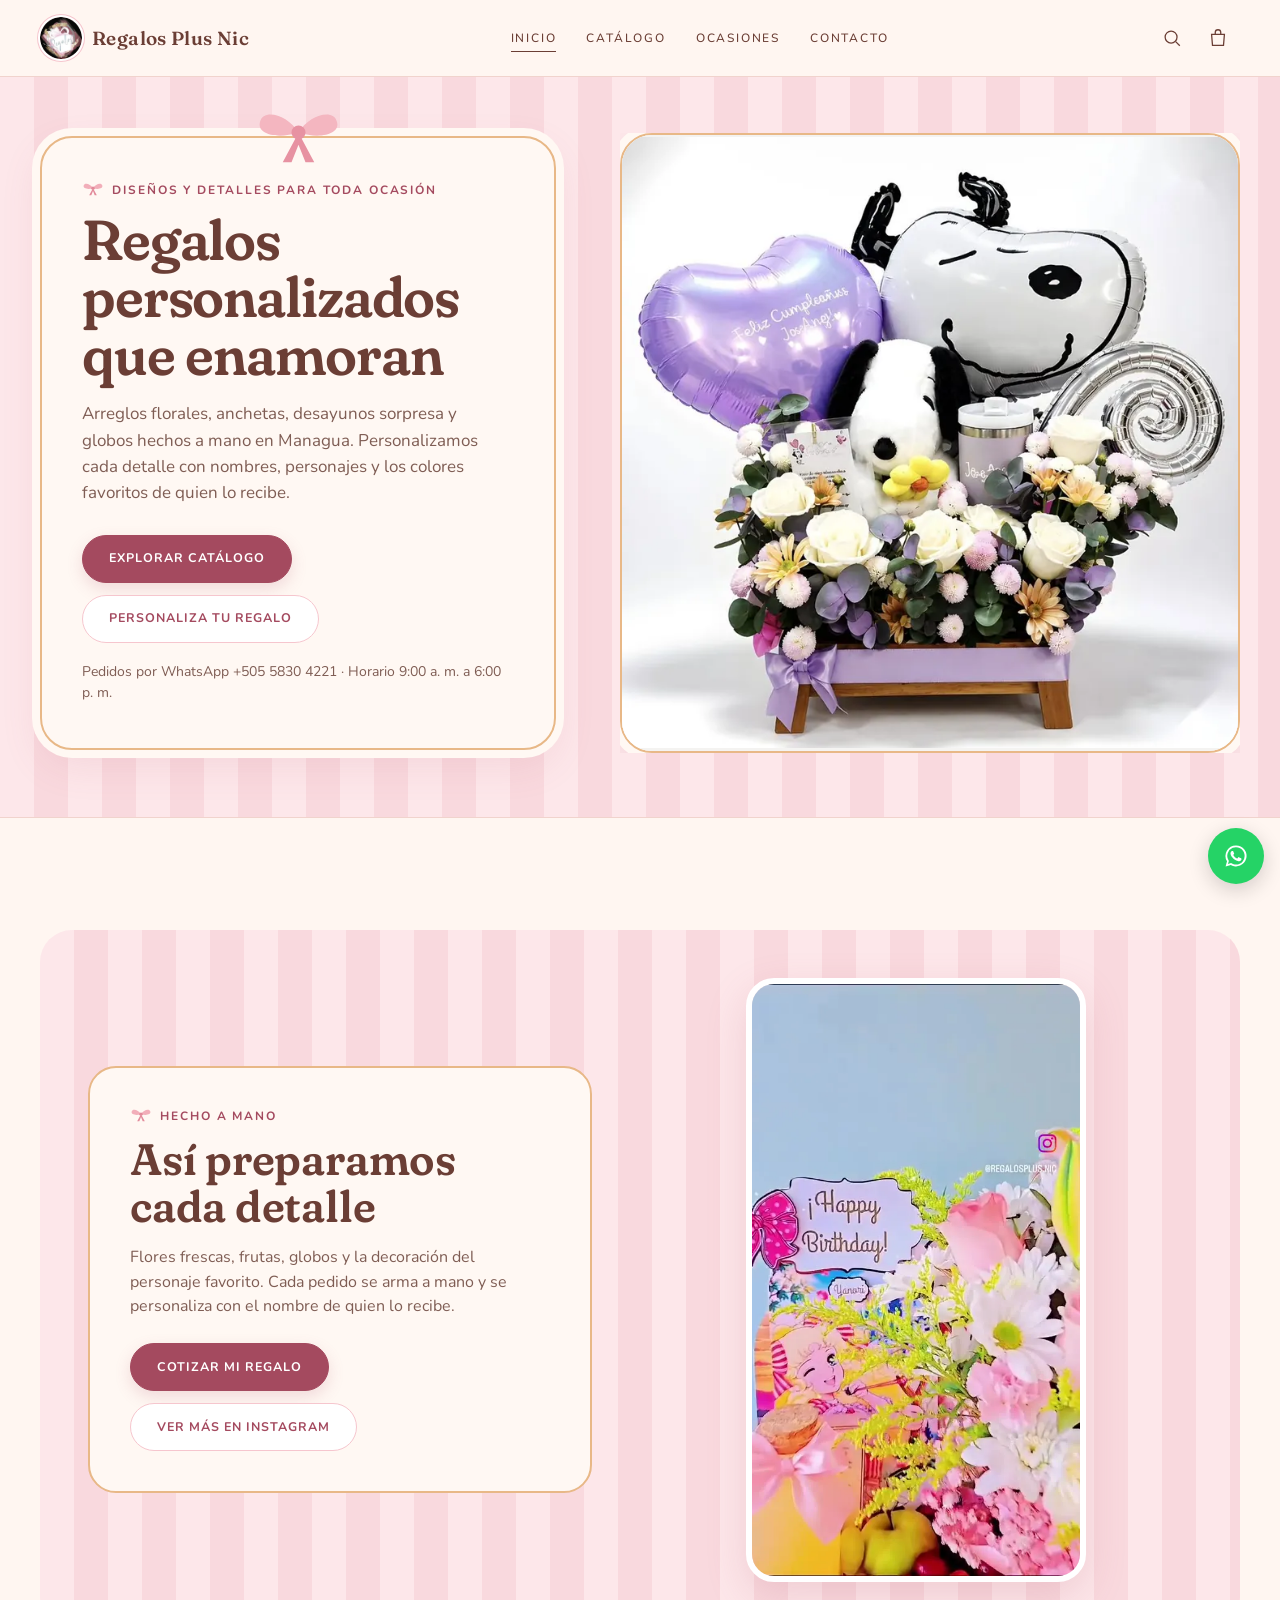
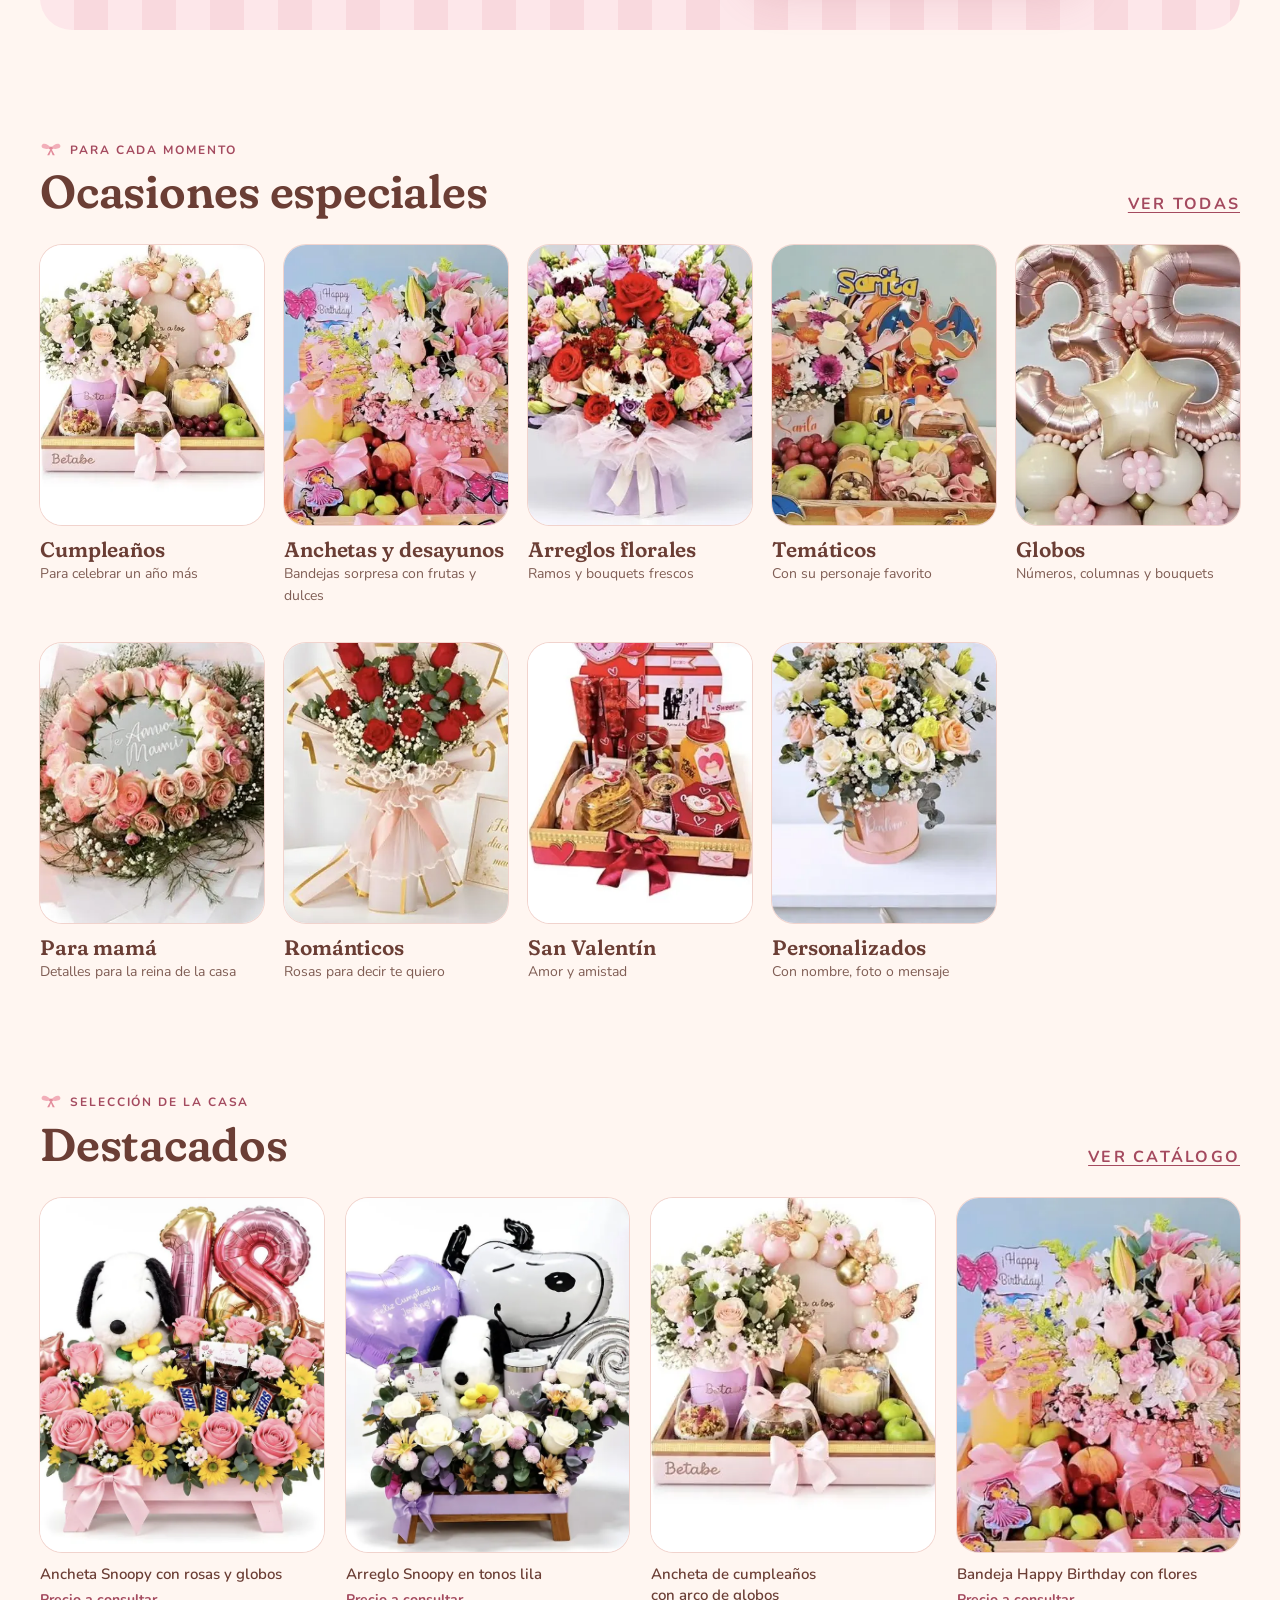
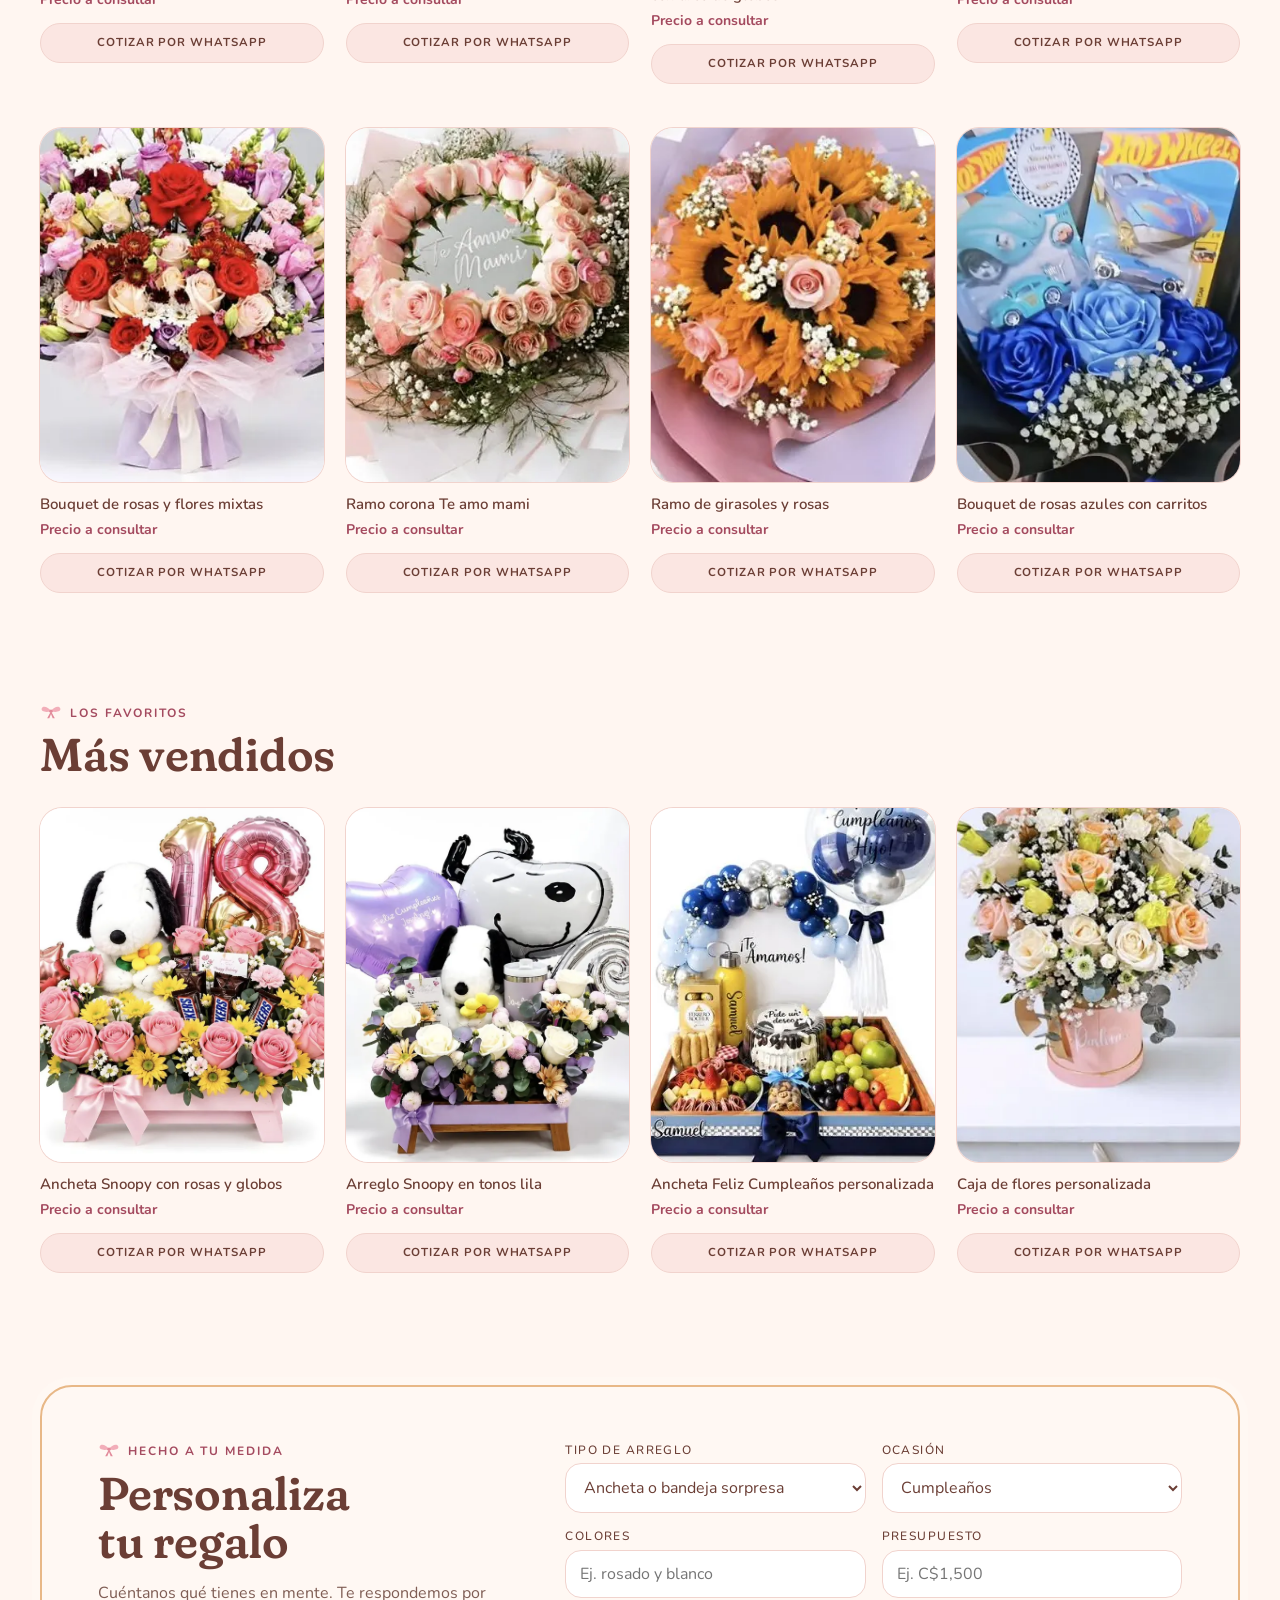
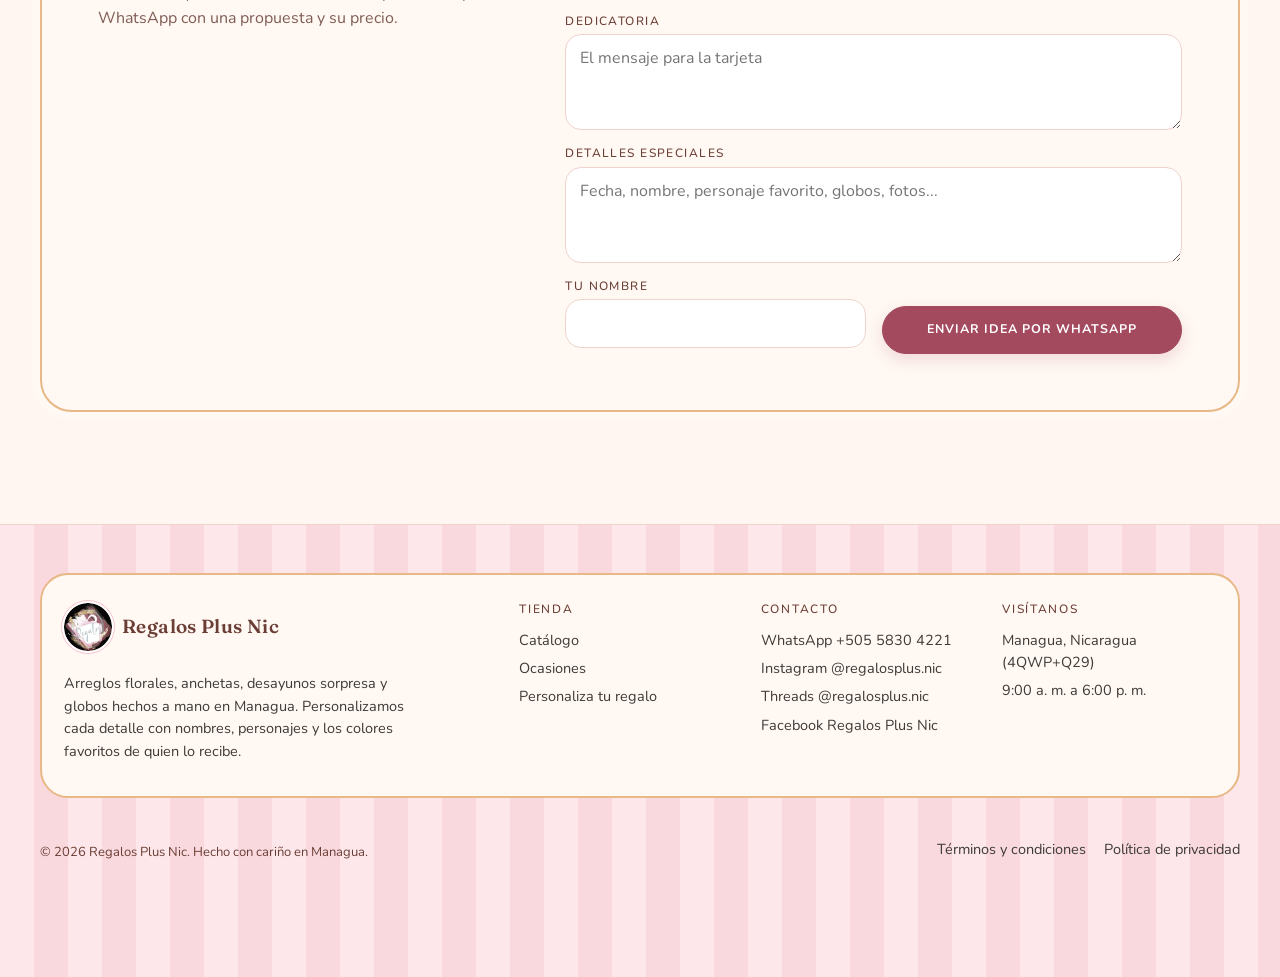
==== commit c22be1a8: "Páginas legales, mejoras de rendimiento, SEO y Google Analytics - Términos y condiciones y Política " ====
--- a/index.html
+++ b/index.html
@@ -1,10 +1,30 @@
-<!DOCTYPE html><html lang="es"><head><meta charset="utf-8"><meta name=viewport content="width=device-width,initial-scale=1,viewport-fit=cover"><style>:root{color-scheme:light;box-sizing:border-box;padding-top:env(safe-area-inset-top,0px);padding-bottom:env(safe-area-inset-bottom,0px)}html{scroll-padding-top:env(safe-area-inset-top,0px)}body{margin:0;padding:0;font:14px -apple-system,BlinkMacSystemFont,sans-serif;background:#fff;color:#000}img{max-width:100%}[hidden]:not([hidden=until-found i]){display:none!important}</style></head><body>
-<title>Regalos Plus Nic | Regalos personalizados en Managua</title><meta name="description" content="Regalos personalizados, arreglos florales, anchetas y desayunos sorpresa en Managua, Nicaragua. Pedidos por WhatsApp."><link rel="icon" href="logo.png">
+<!DOCTYPE html><html lang="es"><head><meta charset="utf-8"><meta name=viewport content="width=device-width,initial-scale=1,viewport-fit=cover"><style>:root{color-scheme:light;box-sizing:border-box;padding-top:env(safe-area-inset-top,0px);padding-bottom:env(safe-area-inset-bottom,0px)}html{scroll-padding-top:env(safe-area-inset-top,0px)}body{margin:0;padding:0;font:14px -apple-system,BlinkMacSystemFont,sans-serif;background:#fff;color:#000}img{max-width:100%}[hidden]:not([hidden=until-found i]){display:none!important}</style>
+<title>Regalos Plus Nic | Regalos personalizados en Managua</title><meta name="description" content="Regalos personalizados, arreglos florales, anchetas y desayunos sorpresa en Managua, Nicaragua. Pedidos por WhatsApp.">
+<link rel="canonical" href="https://josecaste251-commits.github.io/regalos-plus-nic/">
+<!-- Google Search Console: pega aquí la etiqueta de verificación, por ejemplo:
+<meta name="google-site-verification" content="TU_CODIGO"> -->
+<meta name="robots" content="index,follow">
+<meta property="og:type" content="website">
+<meta property="og:locale" content="es_NI">
+<meta property="og:site_name" content="Regalos Plus Nic">
+<meta property="og:title" content="Regalos Plus Nic | Regalos personalizados en Managua">
+<meta property="og:description" content="Regalos personalizados, arreglos florales, anchetas y desayunos sorpresa en Managua, Nicaragua. Pedidos por WhatsApp.">
+<meta property="og:url" content="https://josecaste251-commits.github.io/regalos-plus-nic/">
+<meta property="og:image" content="https://josecaste251-commits.github.io/regalos-plus-nic/p5.jpg">
+<meta name="twitter:card" content="summary_large_image">
+<link rel="icon" href="logo-192.png" type="image/png">
+<link rel="apple-touch-icon" href="logo-192.png">
 <meta name="claude:viewport-fit-sides" content="cover">
-<meta name="theme-color" content="#FFF5F1">
+<meta name="theme-color" content="#FFF6F1">
+<link rel="preload" as="image" href="p5.webp" fetchpriority="high">
 <link rel="preconnect" href="https://fonts.googleapis.com">
 <link rel="preconnect" href="https://fonts.gstatic.com" crossorigin>
-<link rel="stylesheet" href="https://fonts.googleapis.com/css2?family=Fraunces:opsz,wght,SOFT@9..144,500,100;9..144,600,100&family=Nunito:wght@400;600;700&display=swap">
+<link rel="preload" as="style" href="https://fonts.googleapis.com/css2?family=Fraunces:opsz,wght,SOFT@9..144,500,100;9..144,600,100&family=Nunito:wght@400;600;700&display=swap">
+<link rel="stylesheet" href="https://fonts.googleapis.com/css2?family=Fraunces:opsz,wght,SOFT@9..144,500,100;9..144,600,100&family=Nunito:wght@400;600;700&display=swap" media="print" onload="this.media='all'">
+<noscript><link rel="stylesheet" href="https://fonts.googleapis.com/css2?family=Fraunces:opsz,wght,SOFT@9..144,500,100;9..144,600,100&family=Nunito:wght@400;600;700&display=swap"></noscript>
+<script type="application/ld+json">{"@context":"https://schema.org","@type":"Florist","name":"Regalos Plus Nic","description":"Regalos personalizados, arreglos florales, anchetas y desayunos sorpresa en Managua, Nicaragua. Pedidos por WhatsApp.","url":"https://josecaste251-commits.github.io/regalos-plus-nic/","logo":"https://josecaste251-commits.github.io/regalos-plus-nic/logo-192.png","image":"https://josecaste251-commits.github.io/regalos-plus-nic/p5.webp","telephone":"+505 5830 4221","priceRange":"C$","currenciesAccepted":"NIO","paymentAccepted":"Efectivo, Transferencia bancaria","address":{"@type":"PostalAddress","addressLocality":"Managua","addressCountry":"NI"},"areaServed":"Managua","sameAs":["https://instagram.com/regalosplus.nic","https://www.threads.net/@regalosplus.nic"]}</script>
+<script src="analytics.js" defer></script>
+</head><body>
 <style id="app-style">
 /* Boutique editorial: crema y negro con acento rosado de lazo. Una sola apariencia clara, elegida a propósito. */
 :root{
@@ -250,9 +270,10 @@
 .foot{margin-top:112px;border-top:1px solid var(--line);padding:48px 0 calc(110px + env(safe-area-inset-bottom,0px))}
 .foot-grid{display:grid;gap:28px}
 @media (min-width:800px){.foot-grid{grid-template-columns:2fr 1fr 1fr 1fr}}
-.foot h4{font:500 12px/1 var(--sans);letter-spacing:.14em;text-transform:uppercase;margin:0 0 14px}
+.foot h4,.foot .fh{font:500 12px/1 var(--sans);letter-spacing:.14em;text-transform:uppercase;margin:0 0 14px}
 .foot p,.foot a{font-size:14.5px;color:#3d3a37;text-decoration:none;display:block;margin-bottom:6px;overflow-wrap:anywhere}
-.foot .fine{display:flex;justify-content:space-between;align-items:center;margin-top:40px;font-size:13px;color:var(--muted);gap:12px;flex-wrap:wrap}
+.foot .fine .legal{display:flex;gap:18px;flex-wrap:wrap}.fine .legal a{text-underline-offset:3px}
+.fine{display:flex;justify-content:space-between;align-items:center;margin-top:40px;font-size:13px;color:var(--muted);gap:12px;flex-wrap:wrap}
 .gear{width:36px;height:36px;color:var(--muted)}
 .gear svg{width:18px;height:18px}
 
@@ -332,7 +353,7 @@
 </style>
 <style id="rpn-style">
 /* ===== Estilo Regalos Plus: rosa pastel, rayas, lazos y marcos crema ===== */
-:root{--ink:#6B3E35;--white:#FFFFFF;--cream:#FFF6F1;--beige:#FBE6E2;--line:#F1D3CD;--blush:#F6C6CE;--blush-deep:#B4546A;--muted:#8E6A60;--rose:#B4546A;--stripe1:#FDE7EA;--stripe2:#F9D9DE;--gold:#E8B887;
+:root{--ink:#6B3E35;--white:#FFFFFF;--cream:#FFF6F1;--beige:#FBE6E2;--line:#F1D3CD;--blush:#F6C6CE;--blush-deep:#A44A5F;--muted:#7F5D54;--rose:#A44A5F;--stripe1:#FDE7EA;--stripe2:#F9D9DE;--gold:#E8B887;
 --display:"Fraunces",Georgia,serif;--sans:"Nunito",system-ui,-apple-system,"Segoe UI",Roboto,sans-serif;--r-btn:999px;--r-img:22px;--r-panel:26px}
 body{background:var(--cream);font-weight:400}
 body::before{background:var(--cream)}
@@ -388,7 +409,7 @@
 .modal-card{background:var(--cream)}
 </style>
 <div id="app"></div>
-<script type="application/json" id="store-data">{"v": 1, "settings": {"name": "Regalos Plus Nic", "logo": {"src": "logo.png"}, "eyebrow": "Diseños y detalles para toda ocasión", "heroTitle": "Regalos personalizados que enamoran", "heroText": "Arreglos florales, anchetas, desayunos sorpresa y globos hechos a mano en Managua. Personalizamos cada detalle con nombres, personajes y los colores favoritos de quien lo recibe.", "heroImg": {"src": "p5.jpg"}, "whatsapp": "50558304221", "instagram": "regalosplus.nic", "threads": "regalosplus.nic", "facebook": "Regalos Plus Nic", "phone": "+505 5830 4221", "email": "", "address": "Managua, Nicaragua (4QWP+Q29)", "hours": "9:00 a. m. a 6:00 p. m.", "currency": "C$", "payments": ["Efectivo contra entrega", "Transferencia bancaria"], "pickup": "Coordina tu entrega o retiro por WhatsApp."}, "categories": [{"id": "cumpleanos", "name": "Cumpleaños", "desc": "Para celebrar un año más", "img": {"src": "p1.jpg"}, "visible": true}, {"id": "anchetas", "name": "Anchetas y desayunos", "desc": "Bandejas sorpresa con frutas y dulces", "img": {"src": "p2.jpg"}, "visible": true}, {"id": "flores", "name": "Arreglos florales", "desc": "Ramos y bouquets frescos", "img": {"src": "p6.jpg"}, "visible": true}, {"id": "tematicos", "name": "Temáticos", "desc": "Con su personaje favorito", "img": {"src": "p8.jpg"}, "visible": true}, {"id": "globos", "name": "Globos", "desc": "Números, columnas y bouquets", "img": {"src": "p22.jpg"}, "visible": true}, {"id": "madre", "name": "Para mamá", "desc": "Detalles para la reina de la casa", "img": {"src": "p17.jpg"}, "visible": true}, {"id": "romanticos", "name": "Románticos", "desc": "Rosas para decir te quiero", "img": {"src": "p18.jpg"}, "visible": true}, {"id": "sanvalentin", "name": "San Valentín", "desc": "Amor y amistad", "img": {"src": "p24.jpg"}, "visible": true}, {"id": "personalizados", "name": "Personalizados", "desc": "Con nombre, foto o mensaje", "img": {"src": "p28.jpg"}, "visible": true}], "products": [{"id": "p4", "slug": "ancheta-snoopy-con-rosas-y-globos", "name": "Ancheta Snoopy con rosas y globos", "desc": "Peluche de Snoopy, rosas rosadas, margaritas, chocolates y globos metalizados con el número de años. Base de madera rosada con lazo.", "price": 0, "compareAt": null, "cats": ["cumpleanos", "tematicos", "flores"], "tag": "", "stock": true, "featured": true, "best": true, "published": true, "img": {"src": "p4.jpg"}, "options": [{"name": "Nombre o dedicatoria", "type": "text", "choices": []}]}, {"id": "p5", "slug": "arreglo-snoopy-en-tonos-lila", "name": "Arreglo Snoopy en tonos lila", "desc": "Peluche de Snoopy, termo personalizado con nombre, rosas blancas, flores lila y globos con mensaje de cumpleaños.", "price": 0, "compareAt": null, "cats": ["cumpleanos", "tematicos"], "tag": "", "stock": true, "featured": true, "best": true, "published": true, "img": {"src": "p5.jpg"}, "options": [{"name": "Nombre o dedicatoria", "type": "text", "choices": []}]}, {"id": "p1", "slug": "ancheta-de-cumpleanos-con-arco-de-globos", "name": "Ancheta de cumpleaños con arco de globos", "desc": "Bandeja con flores, frutas, postre y detalles dulces, coronada con un arco de globos y mariposas. Personalizada con el nombre.", "price": 0, "compareAt": null, "cats": ["cumpleanos", "anchetas"], "tag": "", "stock": true, "featured": true, "best": false, "published": true, "img": {"src": "p1.jpg"}, "options": [{"name": "Nombre o dedicatoria", "type": "text", "choices": []}]}, {"id": "p2", "slug": "bandeja-happy-birthday-con-flores", "name": "Bandeja Happy Birthday con flores", "desc": "Flores frescas, frutas, jugo natural, chocolates y decoración temática de cumpleaños con el nombre de quien la recibe.", "price": 0, "compareAt": null, "cats": ["cumpleanos", "anchetas"], "tag": "", "stock": true, "featured": true, "best": false, "published": true, "img": {"src": "p2.jpg"}, "options": [{"name": "Nombre o dedicatoria", "type": "text", "choices": []}]}, {"id": "p3", "slug": "ancheta-feliz-cumpleanos-personalizada", "name": "Ancheta Feliz Cumpleaños personalizada", "desc": "Globo burbuja con mensaje, pastel, frutas, tabla de embutidos, chocolates y termo con nombre. Base decorada a juego.", "price": 0, "compareAt": null, "cats": ["cumpleanos", "anchetas"], "tag": "", "stock": true, "featured": false, "best": true, "published": true, "img": {"src": "p3.jpg"}, "options": [{"name": "Nombre o dedicatoria", "type": "text", "choices": []}]}, {"id": "p6", "slug": "bouquet-de-rosas-y-flores-mixtas", "name": "Bouquet de rosas y flores mixtas", "desc": "Gran bouquet de rosas rojas, rosadas y lila con flores de temporada, envuelto en tul y papel coreano.", "price": 0, "compareAt": null, "cats": ["flores", "romanticos"], "tag": "", "stock": true, "featured": true, "best": false, "published": true, "img": {"src": "p6.jpg"}, "options": [{"name": "Nombre o dedicatoria", "type": "text", "choices": []}]}, {"id": "p17", "slug": "ramo-corona-te-amo-mami", "name": "Ramo corona Te amo mami", "desc": "Ramo en forma de corona con rosas en tonos durazno, gypsophila y mensaje al centro. Ideal para mamá.", "price": 0, "compareAt": null, "cats": ["madre", "flores"], "tag": "", "stock": true, "featured": true, "best": false, "published": true, "img": {"src": "p17.jpg"}, "options": [{"name": "Nombre o dedicatoria", "type": "text", "choices": []}]}, {"id": "p28", "slug": "caja-de-flores-personalizada", "name": "Caja de flores personalizada", "desc": "Caja redonda con rosas, flores de temporada y el nombre de quien recibe en la tapa.", "price": 0, "compareAt": null, "cats": ["flores", "personalizados"], "tag": "", "stock": true, "featured": false, "best": true, "published": true, "img": {"src": "p28.jpg"}, "options": [{"name": "Nombre o dedicatoria", "type": "text", "choices": []}]}, {"id": "p21", "slug": "ramo-de-girasoles-y-rosas", "name": "Ramo de girasoles y rosas", "desc": "Girasoles con rosas rosadas y gypsophila en papel lila. Alegre y luminoso.", "price": 0, "compareAt": null, "cats": ["flores"], "tag": "", "stock": true, "featured": true, "best": true, "published": true, "img": {"src": "p21.jpg"}, "options": [{"name": "Nombre o dedicatoria", "type": "text", "choices": []}]}, {"id": "p18", "slug": "ramo-de-rosas-rojas", "name": "Ramo de rosas rojas", "desc": "Rosas rojas con eucalipto y gypsophila, envueltas en papel con borde dorado y tul.", "price": 0, "compareAt": null, "cats": ["madre", "romanticos", "flores"], "tag": "", "stock": true, "featured": false, "best": true, "published": true, "img": {"src": "p18.jpg"}, "options": [{"name": "Nombre o dedicatoria", "type": "text", "choices": []}]}, {"id": "p10", "slug": "ramo-de-rosas-y-margaritas-en-tonos-durazno", "name": "Ramo de rosas y margaritas en tonos durazno", "desc": "Rosas, margaritas y gypsophila en tonos suaves, envueltas en papel crema.", "price": 0, "compareAt": null, "cats": ["flores"], "tag": "", "stock": true, "featured": false, "best": false, "published": true, "img": {"src": "p10.jpg"}, "options": [{"name": "Nombre o dedicatoria", "type": "text", "choices": []}]}, {"id": "p16", "slug": "arreglo-floral-en-copa", "name": "Arreglo floral en copa", "desc": "Lirios, rosas y flores de temporada en copa dorada. Para agradecer, felicitar o acompañar.", "price": 0, "compareAt": null, "cats": ["flores"], "tag": "", "stock": true, "featured": false, "best": false, "published": true, "img": {"src": "p16.jpg"}, "options": [{"name": "Nombre o dedicatoria", "type": "text", "choices": []}]}, {"id": "p9", "slug": "bouquet-de-rosas-azules-con-carritos", "name": "Bouquet de rosas azules con carritos", "desc": "Rosas azules con gypsophila y carritos de colección. Un regalo diferente para él.", "price": 0, "compareAt": null, "cats": ["tematicos", "flores"], "tag": "", "stock": true, "featured": true, "best": false, "published": true, "img": {"src": "p9.jpg"}, "options": [{"name": "Nombre o dedicatoria", "type": "text", "choices": []}]}, {"id": "p11", "slug": "caja-sorpresa-de-carritos", "name": "Caja sorpresa de carritos", "desc": "Caja decorada estilo pista de carreras con lazo y tarjeta personalizada.", "price": 0, "compareAt": null, "cats": ["tematicos", "personalizados"], "tag": "", "stock": true, "featured": false, "best": false, "published": true, "img": {"src": "p11.jpg"}, "options": [{"name": "Nombre o dedicatoria", "type": "text", "choices": []}]}, {"id": "p8", "slug": "ancheta-tematica-con-su-personaje-favorito", "name": "Ancheta temática con su personaje favorito", "desc": "Flores, frutas, snacks y embutidos con la decoración del personaje favorito y el nombre de quien la recibe.", "price": 0, "compareAt": null, "cats": ["tematicos", "anchetas"], "tag": "", "stock": true, "featured": false, "best": false, "published": true, "img": {"src": "p8.jpg"}, "options": [{"name": "Nombre o dedicatoria", "type": "text", "choices": []}]}, {"id": "p7", "slug": "ancheta-tematica-gamer", "name": "Ancheta temática gamer", "desc": "Snacks, bebidas y decoración de su videojuego favorito, con globos y nombre personalizado.", "price": 0, "compareAt": null, "cats": ["tematicos", "anchetas"], "tag": "", "stock": true, "featured": false, "best": false, "published": true, "img": {"src": "p7.jpg"}, "options": [{"name": "Nombre o dedicatoria", "type": "text", "choices": []}]}, {"id": "p12", "slug": "ancheta-tematica-de-anime", "name": "Ancheta temática de anime", "desc": "Frutas, postres, frutos secos y decoración de su anime favorito con el nombre en la base.", "price": 0, "compareAt": null, "cats": ["tematicos", "anchetas"], "tag": "", "stock": true, "featured": false, "best": false, "published": true, "img": {"src": "p12.jpg"}, "options": [{"name": "Nombre o dedicatoria", "type": "text", "choices": []}]}, {"id": "p30", "slug": "ancheta-tematica-de-magia", "name": "Ancheta temática de magia", "desc": "Frutas, jugo, dulces y decoración inspirada en el mundo de la magia, personalizada con el nombre.", "price": 0, "compareAt": null, "cats": ["tematicos", "anchetas"], "tag": "", "stock": true, "featured": false, "best": false, "published": true, "img": {"src": "p30.jpg"}, "options": [{"name": "Nombre o dedicatoria", "type": "text", "choices": []}]}, {"id": "p13", "slug": "ancheta-snoopy-con-arco-de-globos", "name": "Ancheta Snoopy con arco de globos", "desc": "Arco de globos, peluche de Snoopy, frutas, embutidos, postre y nombre en la bandeja.", "price": 0, "compareAt": null, "cats": ["cumpleanos", "tematicos", "anchetas"], "tag": "", "stock": true, "featured": false, "best": false, "published": true, "img": {"src": "p13.jpg"}, "options": [{"name": "Nombre o dedicatoria", "type": "text", "choices": []}]}, {"id": "p15", "slug": "ancheta-con-carino", "name": "Ancheta Con Cariño", "desc": "Arco de globos rosa y dorado, flores, frutas, postre y globo burbuja con mensaje.", "price": 0, "compareAt": null, "cats": ["anchetas", "cumpleanos"], "tag": "", "stock": true, "featured": false, "best": false, "published": true, "img": {"src": "p15.jpg"}, "options": [{"name": "Nombre o dedicatoria", "type": "text", "choices": []}]}, {"id": "p23", "slug": "ancheta-con-arco-de-globos-rojos", "name": "Ancheta con arco de globos rojos", "desc": "Arco de globos rojos y dorados, rosas, frutas, embutidos y globo burbuja con nombre.", "price": 0, "compareAt": null, "cats": ["anchetas", "cumpleanos"], "tag": "", "stock": true, "featured": false, "best": false, "published": true, "img": {"src": "p23.jpg"}, "options": [{"name": "Nombre o dedicatoria", "type": "text", "choices": []}]}, {"id": "p31", "slug": "ancheta-dorada-con-globo-burbuja", "name": "Ancheta dorada con globo burbuja", "desc": "Arco de globos verde y dorado, chocolates, postre y globo burbuja personalizado.", "price": 0, "compareAt": null, "cats": ["anchetas", "cumpleanos"], "tag": "", "stock": true, "featured": false, "best": false, "published": true, "img": {"src": "p31.jpg"}, "options": [{"name": "Nombre o dedicatoria", "type": "text", "choices": []}]}, {"id": "p20", "slug": "caja-desayuno-con-globos", "name": "Caja desayuno con globos", "desc": "Caja con jugo, frutas, postre y flores, con racimo de globos en tonos pastel.", "price": 0, "compareAt": null, "cats": ["anchetas", "madre"], "tag": "", "stock": true, "featured": false, "best": false, "published": true, "img": {"src": "p20.jpg"}, "options": [{"name": "Nombre o dedicatoria", "type": "text", "choices": []}]}, {"id": "p24", "slug": "bandeja-san-valentin", "name": "Bandeja San Valentín", "desc": "Bandeja con copas, chocolates, postre, jugo y detalles de amor y amistad con foto personalizada.", "price": 0, "compareAt": null, "cats": ["sanvalentin", "anchetas"], "tag": "", "stock": true, "featured": false, "best": false, "published": true, "img": {"src": "p24.jpg"}, "options": [{"name": "Nombre o dedicatoria", "type": "text", "choices": []}]}, {"id": "p14", "slug": "bouquet-de-globos-con-numero-y-personaje", "name": "Bouquet de globos con número y personaje", "desc": "Columna de globos con el número de años y su personaje favorito.", "price": 0, "compareAt": null, "cats": ["globos", "tematicos"], "tag": "", "stock": true, "featured": false, "best": false, "published": true, "img": {"src": "p14.jpg"}, "options": [{"name": "Nombre o dedicatoria", "type": "text", "choices": []}]}, {"id": "p22", "slug": "columna-de-globos-con-numero", "name": "Columna de globos con número", "desc": "Globos metalizados con el número, estrella con nombre y base de globos con flores.", "price": 0, "compareAt": null, "cats": ["globos"], "tag": "", "stock": true, "featured": false, "best": false, "published": true, "img": {"src": "p22.jpg"}, "options": [{"name": "Nombre o dedicatoria", "type": "text", "choices": []}]}, {"id": "p26", "slug": "bouquet-de-globos-numero-12", "name": "Bouquet de globos número 12", "desc": "Números metalizados con flores de globo en tonos rosa y verde.", "price": 0, "compareAt": null, "cats": ["globos"], "tag": "", "stock": true, "featured": false, "best": false, "published": true, "img": {"src": "p26.jpg"}, "options": [{"name": "Nombre o dedicatoria", "type": "text", "choices": []}]}, {"id": "p27", "slug": "bouquet-de-globos-quinceanera", "name": "Bouquet de globos quinceañera", "desc": "Números 15, globos con flores y estrella con nombre para celebrar sus quince.", "price": 0, "compareAt": null, "cats": ["globos", "cumpleanos"], "tag": "", "stock": true, "featured": false, "best": false, "published": true, "img": {"src": "p27.jpg"}, "options": [{"name": "Nombre o dedicatoria", "type": "text", "choices": []}]}, {"id": "p19", "slug": "taza-personalizada", "name": "Taza personalizada", "desc": "Taza con diseño a tu gusto: foto, nombre o paisaje de Nicaragua.", "price": 0, "compareAt": null, "cats": ["personalizados"], "tag": "", "stock": true, "featured": false, "best": false, "published": true, "img": {"src": "p19.jpg"}, "options": [{"name": "Nombre o dedicatoria", "type": "text", "choices": []}]}], "offers": [], "codes": [], "shipping": {"enabled": true, "freeFrom": 0, "eta": "Entregas en Managua. Confirma disponibilidad y costo de envío por WhatsApp.", "zones": [{"id": "z1", "dept": "Managua", "muni": "Managua", "barrio": "Consultar costo por WhatsApp", "price": 0}]}}</script>
+<script type="application/json" id="store-data">{"v": 1, "settings": {"name": "Regalos Plus Nic", "logo": {"src": "logo-192.webp"}, "eyebrow": "Diseños y detalles para toda ocasión", "heroTitle": "Regalos personalizados que enamoran", "heroText": "Arreglos florales, anchetas, desayunos sorpresa y globos hechos a mano en Managua. Personalizamos cada detalle con nombres, personajes y los colores favoritos de quien lo recibe.", "heroImg": {"src": "p5.webp"}, "whatsapp": "50558304221", "instagram": "regalosplus.nic", "threads": "regalosplus.nic", "facebook": "Regalos Plus Nic", "phone": "+505 5830 4221", "email": "", "address": "Managua, Nicaragua (4QWP+Q29)", "hours": "9:00 a. m. a 6:00 p. m.", "currency": "C$", "payments": ["Efectivo contra entrega", "Transferencia bancaria"], "pickup": "Coordina tu entrega o retiro por WhatsApp."}, "categories": [{"id": "cumpleanos", "name": "Cumpleaños", "desc": "Para celebrar un año más", "img": {"src": "p1.webp"}, "visible": true}, {"id": "anchetas", "name": "Anchetas y desayunos", "desc": "Bandejas sorpresa con frutas y dulces", "img": {"src": "p2.webp"}, "visible": true}, {"id": "flores", "name": "Arreglos florales", "desc": "Ramos y bouquets frescos", "img": {"src": "p6.webp"}, "visible": true}, {"id": "tematicos", "name": "Temáticos", "desc": "Con su personaje favorito", "img": {"src": "p8.webp"}, "visible": true}, {"id": "globos", "name": "Globos", "desc": "Números, columnas y bouquets", "img": {"src": "p22.webp"}, "visible": true}, {"id": "madre", "name": "Para mamá", "desc": "Detalles para la reina de la casa", "img": {"src": "p17.webp"}, "visible": true}, {"id": "romanticos", "name": "Románticos", "desc": "Rosas para decir te quiero", "img": {"src": "p18.webp"}, "visible": true}, {"id": "sanvalentin", "name": "San Valentín", "desc": "Amor y amistad", "img": {"src": "p24.webp"}, "visible": true}, {"id": "personalizados", "name": "Personalizados", "desc": "Con nombre, foto o mensaje", "img": {"src": "p28.webp"}, "visible": true}], "products": [{"id": "p4", "slug": "ancheta-snoopy-con-rosas-y-globos", "name": "Ancheta Snoopy con rosas y globos", "desc": "Peluche de Snoopy, rosas rosadas, margaritas, chocolates y globos metalizados con el número de años. Base de madera rosada con lazo.", "price": 0, "compareAt": null, "cats": ["cumpleanos", "tematicos", "flores"], "tag": "", "stock": true, "featured": true, "best": true, "published": true, "img": {"src": "p4.webp"}, "options": [{"name": "Nombre o dedicatoria", "type": "text", "choices": []}]}, {"id": "p5", "slug": "arreglo-snoopy-en-tonos-lila", "name": "Arreglo Snoopy en tonos lila", "desc": "Peluche de Snoopy, termo personalizado con nombre, rosas blancas, flores lila y globos con mensaje de cumpleaños.", "price": 0, "compareAt": null, "cats": ["cumpleanos", "tematicos"], "tag": "", "stock": true, "featured": true, "best": true, "published": true, "img": {"src": "p5.webp"}, "options": [{"name": "Nombre o dedicatoria", "type": "text", "choices": []}]}, {"id": "p1", "slug": "ancheta-de-cumpleanos-con-arco-de-globos", "name": "Ancheta de cumpleaños con arco de globos", "desc": "Bandeja con flores, frutas, postre y detalles dulces, coronada con un arco de globos y mariposas. Personalizada con el nombre.", "price": 0, "compareAt": null, "cats": ["cumpleanos", "anchetas"], "tag": "", "stock": true, "featured": true, "best": false, "published": true, "img": {"src": "p1.webp"}, "options": [{"name": "Nombre o dedicatoria", "type": "text", "choices": []}]}, {"id": "p2", "slug": "bandeja-happy-birthday-con-flores", "name": "Bandeja Happy Birthday con flores", "desc": "Flores frescas, frutas, jugo natural, chocolates y decoración temática de cumpleaños con el nombre de quien la recibe.", "price": 0, "compareAt": null, "cats": ["cumpleanos", "anchetas"], "tag": "", "stock": true, "featured": true, "best": false, "published": true, "img": {"src": "p2.webp"}, "options": [{"name": "Nombre o dedicatoria", "type": "text", "choices": []}]}, {"id": "p3", "slug": "ancheta-feliz-cumpleanos-personalizada", "name": "Ancheta Feliz Cumpleaños personalizada", "desc": "Globo burbuja con mensaje, pastel, frutas, tabla de embutidos, chocolates y termo con nombre. Base decorada a juego.", "price": 0, "compareAt": null, "cats": ["cumpleanos", "anchetas"], "tag": "", "stock": true, "featured": false, "best": true, "published": true, "img": {"src": "p3.webp"}, "options": [{"name": "Nombre o dedicatoria", "type": "text", "choices": []}]}, {"id": "p6", "slug": "bouquet-de-rosas-y-flores-mixtas", "name": "Bouquet de rosas y flores mixtas", "desc": "Gran bouquet de rosas rojas, rosadas y lila con flores de temporada, envuelto en tul y papel coreano.", "price": 0, "compareAt": null, "cats": ["flores", "romanticos"], "tag": "", "stock": true, "featured": true, "best": false, "published": true, "img": {"src": "p6.webp"}, "options": [{"name": "Nombre o dedicatoria", "type": "text", "choices": []}]}, {"id": "p17", "slug": "ramo-corona-te-amo-mami", "name": "Ramo corona Te amo mami", "desc": "Ramo en forma de corona con rosas en tonos durazno, gypsophila y mensaje al centro. Ideal para mamá.", "price": 0, "compareAt": null, "cats": ["madre", "flores"], "tag": "", "stock": true, "featured": true, "best": false, "published": true, "img": {"src": "p17.webp"}, "options": [{"name": "Nombre o dedicatoria", "type": "text", "choices": []}]}, {"id": "p28", "slug": "caja-de-flores-personalizada", "name": "Caja de flores personalizada", "desc": "Caja redonda con rosas, flores de temporada y el nombre de quien recibe en la tapa.", "price": 0, "compareAt": null, "cats": ["flores", "personalizados"], "tag": "", "stock": true, "featured": false, "best": true, "published": true, "img": {"src": "p28.webp"}, "options": [{"name": "Nombre o dedicatoria", "type": "text", "choices": []}]}, {"id": "p21", "slug": "ramo-de-girasoles-y-rosas", "name": "Ramo de girasoles y rosas", "desc": "Girasoles con rosas rosadas y gypsophila en papel lila. Alegre y luminoso.", "price": 0, "compareAt": null, "cats": ["flores"], "tag": "", "stock": true, "featured": true, "best": true, "published": true, "img": {"src": "p21.webp"}, "options": [{"name": "Nombre o dedicatoria", "type": "text", "choices": []}]}, {"id": "p18", "slug": "ramo-de-rosas-rojas", "name": "Ramo de rosas rojas", "desc": "Rosas rojas con eucalipto y gypsophila, envueltas en papel con borde dorado y tul.", "price": 0, "compareAt": null, "cats": ["madre", "romanticos", "flores"], "tag": "", "stock": true, "featured": false, "best": true, "published": true, "img": {"src": "p18.webp"}, "options": [{"name": "Nombre o dedicatoria", "type": "text", "choices": []}]}, {"id": "p10", "slug": "ramo-de-rosas-y-margaritas-en-tonos-durazno", "name": "Ramo de rosas y margaritas en tonos durazno", "desc": "Rosas, margaritas y gypsophila en tonos suaves, envueltas en papel crema.", "price": 0, "compareAt": null, "cats": ["flores"], "tag": "", "stock": true, "featured": false, "best": false, "published": true, "img": {"src": "p10.webp"}, "options": [{"name": "Nombre o dedicatoria", "type": "text", "choices": []}]}, {"id": "p16", "slug": "arreglo-floral-en-copa", "name": "Arreglo floral en copa", "desc": "Lirios, rosas y flores de temporada en copa dorada. Para agradecer, felicitar o acompañar.", "price": 0, "compareAt": null, "cats": ["flores"], "tag": "", "stock": true, "featured": false, "best": false, "published": true, "img": {"src": "p16.webp"}, "options": [{"name": "Nombre o dedicatoria", "type": "text", "choices": []}]}, {"id": "p9", "slug": "bouquet-de-rosas-azules-con-carritos", "name": "Bouquet de rosas azules con carritos", "desc": "Rosas azules con gypsophila y carritos de colección. Un regalo diferente para él.", "price": 0, "compareAt": null, "cats": ["tematicos", "flores"], "tag": "", "stock": true, "featured": true, "best": false, "published": true, "img": {"src": "p9.webp"}, "options": [{"name": "Nombre o dedicatoria", "type": "text", "choices": []}]}, {"id": "p11", "slug": "caja-sorpresa-de-carritos", "name": "Caja sorpresa de carritos", "desc": "Caja decorada estilo pista de carreras con lazo y tarjeta personalizada.", "price": 0, "compareAt": null, "cats": ["tematicos", "personalizados"], "tag": "", "stock": true, "featured": false, "best": false, "published": true, "img": {"src": "p11.webp"}, "options": [{"name": "Nombre o dedicatoria", "type": "text", "choices": []}]}, {"id": "p8", "slug": "ancheta-tematica-con-su-personaje-favorito", "name": "Ancheta temática con su personaje favorito", "desc": "Flores, frutas, snacks y embutidos con la decoración del personaje favorito y el nombre de quien la recibe.", "price": 0, "compareAt": null, "cats": ["tematicos", "anchetas"], "tag": "", "stock": true, "featured": false, "best": false, "published": true, "img": {"src": "p8.webp"}, "options": [{"name": "Nombre o dedicatoria", "type": "text", "choices": []}]}, {"id": "p7", "slug": "ancheta-tematica-gamer", "name": "Ancheta temática gamer", "desc": "Snacks, bebidas y decoración de su videojuego favorito, con globos y nombre personalizado.", "price": 0, "compareAt": null, "cats": ["tematicos", "anchetas"], "tag": "", "stock": true, "featured": false, "best": false, "published": true, "img": {"src": "p7.webp"}, "options": [{"name": "Nombre o dedicatoria", "type": "text", "choices": []}]}, {"id": "p12", "slug": "ancheta-tematica-de-anime", "name": "Ancheta temática de anime", "desc": "Frutas, postres, frutos secos y decoración de su anime favorito con el nombre en la base.", "price": 0, "compareAt": null, "cats": ["tematicos", "anchetas"], "tag": "", "stock": true, "featured": false, "best": false, "published": true, "img": {"src": "p12.webp"}, "options": [{"name": "Nombre o dedicatoria", "type": "text", "choices": []}]}, {"id": "p30", "slug": "ancheta-tematica-de-magia", "name": "Ancheta temática de magia", "desc": "Frutas, jugo, dulces y decoración inspirada en el mundo de la magia, personalizada con el nombre.", "price": 0, "compareAt": null, "cats": ["tematicos", "anchetas"], "tag": "", "stock": true, "featured": false, "best": false, "published": true, "img": {"src": "p30.webp"}, "options": [{"name": "Nombre o dedicatoria", "type": "text", "choices": []}]}, {"id": "p13", "slug": "ancheta-snoopy-con-arco-de-globos", "name": "Ancheta Snoopy con arco de globos", "desc": "Arco de globos, peluche de Snoopy, frutas, embutidos, postre y nombre en la bandeja.", "price": 0, "compareAt": null, "cats": ["cumpleanos", "tematicos", "anchetas"], "tag": "", "stock": true, "featured": false, "best": false, "published": true, "img": {"src": "p13.webp"}, "options": [{"name": "Nombre o dedicatoria", "type": "text", "choices": []}]}, {"id": "p15", "slug": "ancheta-con-carino", "name": "Ancheta Con Cariño", "desc": "Arco de globos rosa y dorado, flores, frutas, postre y globo burbuja con mensaje.", "price": 0, "compareAt": null, "cats": ["anchetas", "cumpleanos"], "tag": "", "stock": true, "featured": false, "best": false, "published": true, "img": {"src": "p15.webp"}, "options": [{"name": "Nombre o dedicatoria", "type": "text", "choices": []}]}, {"id": "p23", "slug": "ancheta-con-arco-de-globos-rojos", "name": "Ancheta con arco de globos rojos", "desc": "Arco de globos rojos y dorados, rosas, frutas, embutidos y globo burbuja con nombre.", "price": 0, "compareAt": null, "cats": ["anchetas", "cumpleanos"], "tag": "", "stock": true, "featured": false, "best": false, "published": true, "img": {"src": "p23.webp"}, "options": [{"name": "Nombre o dedicatoria", "type": "text", "choices": []}]}, {"id": "p31", "slug": "ancheta-dorada-con-globo-burbuja", "name": "Ancheta dorada con globo burbuja", "desc": "Arco de globos verde y dorado, chocolates, postre y globo burbuja personalizado.", "price": 0, "compareAt": null, "cats": ["anchetas", "cumpleanos"], "tag": "", "stock": true, "featured": false, "best": false, "published": true, "img": {"src": "p31.webp"}, "options": [{"name": "Nombre o dedicatoria", "type": "text", "choices": []}]}, {"id": "p20", "slug": "caja-desayuno-con-globos", "name": "Caja desayuno con globos", "desc": "Caja con jugo, frutas, postre y flores, con racimo de globos en tonos pastel.", "price": 0, "compareAt": null, "cats": ["anchetas", "madre"], "tag": "", "stock": true, "featured": false, "best": false, "published": true, "img": {"src": "p20.webp"}, "options": [{"name": "Nombre o dedicatoria", "type": "text", "choices": []}]}, {"id": "p24", "slug": "bandeja-san-valentin", "name": "Bandeja San Valentín", "desc": "Bandeja con copas, chocolates, postre, jugo y detalles de amor y amistad con foto personalizada.", "price": 0, "compareAt": null, "cats": ["sanvalentin", "anchetas"], "tag": "", "stock": true, "featured": false, "best": false, "published": true, "img": {"src": "p24.webp"}, "options": [{"name": "Nombre o dedicatoria", "type": "text", "choices": []}]}, {"id": "p14", "slug": "bouquet-de-globos-con-numero-y-personaje", "name": "Bouquet de globos con número y personaje", "desc": "Columna de globos con el número de años y su personaje favorito.", "price": 0, "compareAt": null, "cats": ["globos", "tematicos"], "tag": "", "stock": true, "featured": false, "best": false, "published": true, "img": {"src": "p14.webp"}, "options": [{"name": "Nombre o dedicatoria", "type": "text", "choices": []}]}, {"id": "p22", "slug": "columna-de-globos-con-numero", "name": "Columna de globos con número", "desc": "Globos metalizados con el número, estrella con nombre y base de globos con flores.", "price": 0, "compareAt": null, "cats": ["globos"], "tag": "", "stock": true, "featured": false, "best": false, "published": true, "img": {"src": "p22.webp"}, "options": [{"name": "Nombre o dedicatoria", "type": "text", "choices": []}]}, {"id": "p26", "slug": "bouquet-de-globos-numero-12", "name": "Bouquet de globos número 12", "desc": "Números metalizados con flores de globo en tonos rosa y verde.", "price": 0, "compareAt": null, "cats": ["globos"], "tag": "", "stock": true, "featured": false, "best": false, "published": true, "img": {"src": "p26.webp"}, "options": [{"name": "Nombre o dedicatoria", "type": "text", "choices": []}]}, {"id": "p27", "slug": "bouquet-de-globos-quinceanera", "name": "Bouquet de globos quinceañera", "desc": "Números 15, globos con flores y estrella con nombre para celebrar sus quince.", "price": 0, "compareAt": null, "cats": ["globos", "cumpleanos"], "tag": "", "stock": true, "featured": false, "best": false, "published": true, "img": {"src": "p27.webp"}, "options": [{"name": "Nombre o dedicatoria", "type": "text", "choices": []}]}, {"id": "p19", "slug": "taza-personalizada", "name": "Taza personalizada", "desc": "Taza con diseño a tu gusto: foto, nombre o paisaje de Nicaragua.", "price": 0, "compareAt": null, "cats": ["personalizados"], "tag": "", "stock": true, "featured": false, "best": false, "published": true, "img": {"src": "p19.webp"}, "options": [{"name": "Nombre o dedicatoria", "type": "text", "choices": []}]}], "offers": [], "codes": [], "shipping": {"enabled": true, "freeFrom": 0, "eta": "Entregas en Managua. Confirma disponibilidad y costo de envío por WhatsApp.", "zones": [{"id": "z1", "dept": "Managua", "muni": "Managua", "barrio": "Consultar costo por WhatsApp", "price": 0}]}}</script>
 <script id="app-js">
 (function(){
 "use strict";
@@ -441,7 +462,7 @@
 var artMemo={};
 function imgSrc(img){if(!img)return artSrc({art:'preserved',bg:'#E9E1D5'});if(img.src)return img.src;if(img.asset)return '/_blob/'+img.asset;return artSrc(img)}
 function artSrc(o){var k=JSON.stringify(o);if(artMemo[k])return artMemo[k];var fn=ARTS[o.art]||A_preserved;var svg='<svg xmlns="http://www.w3.org/2000/svg" viewBox="0 0 400 500">'+fn(o)+'</svg>';return artMemo[k]='data:image/svg+xml;charset=utf-8,'+encodeURIComponent(svg)}
-function img(imgObj,alt,attrs){return '<img src="'+esc(imgSrc(imgObj))+'" alt="'+esc(alt||'')+'" loading="lazy" decoding="async" '+(attrs||'')+'>'}
+function img(imgObj,alt,attrs){attrs=attrs||'';return '<img src="'+esc(imgSrc(imgObj))+'" alt="'+esc(alt||'')+'"'+(/loading=/.test(attrs)?'':' loading="lazy"')+' decoding="async" '+attrs+'>'}
 
 /* ---------- iconos ---------- */
 var IC={
@@ -470,8 +491,9 @@
 function lineUnit(l){var p=prodById(l.id);if(!p)return 0;var u=priceOf(p).now;(p.options||[]).forEach(function(o){if(o.type==='select'){var v=l.opts[o.name];o.choices.forEach(function(ch){if(ch.label===v)u+=Number(ch.extra)||0})}});return u}
 function cartCount(){return cart.reduce(function(a,l){return a+l.qty},0)}
 function cartSubtotal(){return cart.reduce(function(a,l){return a+lineUnit(l)*l.qty},0)}
-function addToCart(p,opts,qty){var key=p.id+'|'+JSON.stringify(opts||{});var ex=cart.filter(function(l){return l.key===key})[0];if(ex)ex.qty+=qty||1;else cart.push({key:key,id:p.id,qty:qty||1,opts:opts||{}});saveCart();updateBadge(true)}
+function addToCart(p,opts,qty){var key=p.id+'|'+JSON.stringify(opts||{});var ex=cart.filter(function(l){return l.key===key})[0];if(ex)ex.qty+=qty||1;else cart.push({key:key,id:p.id,qty:qty||1,opts:opts||{}});saveCart();updateBadge(true);trk('add_to_cart',{currency:'NIO',value:priceOf(p).now*(qty||1),items:[{item_id:p.id,item_name:p.name,price:priceOf(p).now,quantity:qty||1}]})}
 function cleanCart(){cart=cart.filter(function(l){var p=prodById(l.id);return p&&p.published&&p.stock});saveCart()}
+function trk(n,p){try{if(window.track)window.track(n,p)}catch(e){}}
 function updateBadge(pop){var b=$('#cartBadge');if(!b)return;var n=cartCount();b.textContent=n;b.hidden=!n;if(pop){b.classList.remove('pop');void b.offsetWidth;b.classList.add('pop')}}
 
 /* ---------- toasts y modal ---------- */
@@ -491,10 +513,10 @@
  '<main id="view"></main>'+
  '<footer class="foot"><div class="wrap"><div class="foot-grid">'+
   '<div><div class="brand" style="justify-self:start">'+(s.logo&&s.logo.src?'<img src="'+esc(s.logo.src)+'" alt="">':IC.bowlogo)+'<span class="brand-name">'+esc(s.name)+'</span></div><p style="margin-top:14px;max-width:38ch">'+esc(s.heroText)+'</p></div>'+
-  '<div><h4>Tienda</h4><a href="#catalogo">Catálogo</a><a href="#ocasiones">Ocasiones</a><a href="#personaliza">Personaliza tu regalo</a></div>'+
-  '<div><h4>Contacto</h4><a href="'+esc(waLink('Hola, quisiera información.'))+'" target="_blank" rel="noopener">WhatsApp '+esc(s.phone||('+'+waNumber()))+'</a>'+(s.instagram?'<a href="https://instagram.com/'+esc(s.instagram)+'" target="_blank" rel="noopener">Instagram @'+esc(s.instagram)+'</a>':'')+(s.threads?'<a href="https://www.threads.net/@'+esc(s.threads)+'" target="_blank" rel="noopener">Threads @'+esc(s.threads)+'</a>':'')+(s.facebook?'<a href="https://www.facebook.com/search/top?q='+encodeURIComponent(s.facebook)+'" target="_blank" rel="noopener">Facebook '+esc(s.facebook)+'</a>':'')+(s.email?'<p>'+esc(s.email)+'</p>':'')+'</div>'+
-  '<div><h4>Visítanos</h4><p>'+esc(s.address)+'</p><p>'+esc(s.hours)+'</p></div>'+
- '</div><div class="fine"><span>© '+new Date().getFullYear()+' '+esc(s.name)+'. Hecho con cariño en Managua.</span><button class="icon-btn gear" id="gearBtn" '+(window.claude?'':'hidden')+' aria-label="Administración de la tienda">'+IC.gear+'</button></div></div></footer>'+
+  '<div><h3 class="fh">Tienda</h3><a href="#catalogo">Catálogo</a><a href="#ocasiones">Ocasiones</a><a href="#personaliza">Personaliza tu regalo</a></div>'+
+  '<div><h3 class="fh">Contacto</h3><a href="'+esc(waLink('Hola, quisiera información.'))+'" target="_blank" rel="noopener">WhatsApp '+esc(s.phone||('+'+waNumber()))+'</a>'+(s.instagram?'<a href="https://instagram.com/'+esc(s.instagram)+'" target="_blank" rel="noopener">Instagram @'+esc(s.instagram)+'</a>':'')+(s.threads?'<a href="https://www.threads.net/@'+esc(s.threads)+'" target="_blank" rel="noopener">Threads @'+esc(s.threads)+'</a>':'')+(s.facebook?'<a href="https://www.facebook.com/search/top?q='+encodeURIComponent(s.facebook)+'" target="_blank" rel="noopener">Facebook '+esc(s.facebook)+'</a>':'')+(s.email?'<p>'+esc(s.email)+'</p>':'')+'</div>'+
+  '<div><h3 class="fh">Visítanos</h3><p>'+esc(s.address)+'</p><p>'+esc(s.hours)+'</p></div>'+
+ '</div><div class="fine"><span>© '+new Date().getFullYear()+' '+esc(s.name)+'. Hecho con cariño en Managua.</span><span class="legal"><a href="terminos.html">Términos y condiciones</a><a href="privacidad.html">Política de privacidad</a></span><button class="icon-btn gear" id="gearBtn" '+(window.claude?'':'hidden')+' aria-label="Administración de la tienda">'+IC.gear+'</button></div></div></footer>'+
  '<a class="wa-fab" href="'+esc(waLink('Hola, vengo de la tienda en línea y quisiera hacer una consulta.'))+'" target="_blank" rel="noopener" aria-label="Escribir por WhatsApp">'+IC.wa+'</a>'+
  '<div class="scrim" id="scrim"></div>'+
  '<aside class="sheet left" id="menuSheet" aria-label="Menú" aria-hidden="true"><div class="sheet-head"><span class="label">Menú</span><button class="icon-btn" data-close-sheet aria-label="Cerrar menú">'+IC.close+'</button></div><div class="sheet-body mnav"><a href="#inicio">Inicio</a><a href="#catalogo">Catálogo</a><a href="#ocasiones">Ocasiones</a><a href="#personaliza">Personaliza tu regalo</a><a href="#contacto">Contacto</a></div></aside>'+
@@ -540,7 +562,7 @@
  return '<section class="hero"><div class="wrap hero-grid">'+
  '<div><p class="eyebrow enter" style="--d:0ms">'+esc(s.eyebrow)+'</p><h1 class="enter" style="--d:0ms;margin-top:14px">'+esc(s.heroTitle)+'</h1><p class="lead enter" style="--d:120ms">'+esc(s.heroText)+'</p><div class="actions enter" style="--d:200ms"><a class="btn" href="#catalogo">Explorar catálogo</a><a class="btn btn-ghost" href="#personaliza">Personaliza tu regalo</a></div><p class="hero-meta enter" style="--d:260ms">Pedidos por WhatsApp '+esc(s.phone)+' · Horario '+esc(s.hours)+'</p></div>'+
  '<div class="hero-img reveal-img">'+img(s.heroImg,'Arreglo floral de '+s.name,'fetchpriority="high" loading="eager"')+'</div></div></section>'+
- '<section class="sec" id="reel-sec"><div class="wrap"><div class="reel rv"><div class="reel-txt"><p class="eyebrow">Hecho a mano</p><h2 style="margin-top:12px">Así preparamos cada detalle</h2><p class="muted" style="margin-top:14px;max-width:40ch">Flores frescas, frutas, globos y la decoración del personaje favorito. Cada pedido se arma a mano y se personaliza con el nombre de quien lo recibe.</p><div class="actions" style="display:flex;flex-wrap:wrap;gap:12px;margin-top:24px"><a class="btn" target="_blank" rel="noopener" href="'+esc(waLink('Hola, quisiera cotizar un regalo personalizado.'))+'">Cotizar mi regalo</a><a class="btn btn-ghost" target="_blank" rel="noopener" href="https://instagram.com/'+esc(s.instagram)+'">Ver más en Instagram</a></div></div><div class="reel-vid"><video src="reel.mp4" poster="poster.jpg" autoplay muted loop playsinline preload="metadata" aria-label="Video de una bandeja de cumpleaños preparada por '+esc(s.name)+'"></video></div></div></div></section>'+
+ '<section class="sec" id="reel-sec"><div class="wrap"><div class="reel rv"><div class="reel-txt"><p class="eyebrow">Hecho a mano</p><h2 style="margin-top:12px">Así preparamos cada detalle</h2><p class="muted" style="margin-top:14px;max-width:40ch">Flores frescas, frutas, globos y la decoración del personaje favorito. Cada pedido se arma a mano y se personaliza con el nombre de quien lo recibe.</p><div class="actions" style="display:flex;flex-wrap:wrap;gap:12px;margin-top:24px"><a class="btn" target="_blank" rel="noopener" href="'+esc(waLink('Hola, quisiera cotizar un regalo personalizado.'))+'">Cotizar mi regalo</a><a class="btn btn-ghost" target="_blank" rel="noopener" href="https://instagram.com/'+esc(s.instagram)+'">Ver más en Instagram</a></div></div><div class="reel-vid"><video data-src="reel.mp4" poster="poster.webp" muted loop playsinline preload="none" width="540" height="960" aria-label="Video de una bandeja de cumpleaños preparada por '+esc(s.name)+'"></video></div></div></div></section>'+
  '<section class="sec" id="ocasiones-sec"><div class="wrap"><div class="sec-head"><div><p class="eyebrow">Para cada momento</p><h2>Ocasiones especiales</h2></div><a class="link label" href="#ocasiones">Ver todas</a></div><div class="occ">'+cats.map(function(c,i){return '<a class="rv" style="--d:'+((i%5)*60)+'ms" href="#ocasion-'+esc(c.id)+'"><div class="frame">'+img(c.img,c.name)+'</div><h3>'+esc(c.name)+'</h3><p>'+esc(c.desc)+'</p></a>'}).join('')+'</div></div></section>'+
  (feat.length?'<section class="sec"><div class="wrap"><div class="sec-head"><div><p class="eyebrow">Selección de la casa</p><h2>Destacados</h2></div><a class="link label" href="#catalogo">Ver catálogo</a></div><div class="grid">'+feat.map(pcard).join('')+'</div></div></section>':'')+
  (offs.length?'<section class="sec"><div class="wrap"><div class="band rv"><div><p class="eyebrow">Ofertas vigentes</p><h2>'+offs.length+' '+(offs.length===1?'detalle':'detalles')+' con precio especial esta temporada</h2></div><a class="btn" href="#ofertas">Ver ofertas</a></div></div></section>':'')+
@@ -667,13 +689,13 @@
  '<div class="sline"><span>Envío</span><span>'+(co.mode==='delivery'?(t.zone?(t.ship?money(t.ship):'Gratis'):'Elige tu barrio'):'Retiro')+'</span></div>'+
  '<div class="tot big"><span>Total</span><span>'+money(t.total)+'</span></div>'+
  '<a class="btn btn-block" id="waConfirm" href="#" target="_blank" rel="noopener">Confirmar pedido por WhatsApp</a>'+
- '<p class="note">Se abrirá WhatsApp con tu pedido listo para enviar. Tu pedido queda pendiente hasta que '+esc(S.settings.name)+' lo confirme.</p>';
+ '<p class="note">Al confirmar aceptas nuestros <a href="terminos.html" target="_blank">Términos y condiciones</a> y la <a href="privacidad.html" target="_blank">Política de privacidad</a>.</p><p class="note">Se abrirá WhatsApp con tu pedido listo para enviar. Tu pedido queda pendiente hasta que '+esc(S.settings.name)+' lo confirme.</p>';
  $('#applyCode').onclick=function(){co.code=$('#f-code').value.trim().toUpperCase();store('mt-co',co);drawSummary()};
  $('#f-code').addEventListener('keydown',function(e){if(e.key==='Enter'){e.preventDefault();$('#applyCode').click()}});
  var a=$('#waConfirm');var num=orderNumber();a.href=waLink(buildMessage(num,t));
  a.addEventListener('click',function(e){var errs=validate();$$('[data-err]').forEach(function(s){s.textContent=errs[s.dataset.err]||''});var map={name:'#f-name',phone:'#f-phone',zone:'#f-zone',address:'#f-addr',date:'#f-date',time:'#f-time'};Object.keys(map).forEach(function(k){var el=$(map[k]);if(el)el.classList.toggle('bad',!!errs[k])});var first=Object.keys(errs)[0];if(first){e.preventDefault();var el=$(map[first]);if(el){el.scrollIntoView({block:'center'});el.focus({preventScroll:true})}toast('Revisa los datos marcados',true);return}
   var order={num:num,createdAt:new Date().toISOString(),name:co.name.trim(),phone:co.phone.trim(),mode:co.mode,items:cart.map(function(l){var p=prodById(l.id);return {name:p.name,qty:l.qty,opts:l.opts,price:lineUnit(l)}}),sub:t.sub,disc:t.disc,code:t.code,ship:t.ship,total:t.total,zone:t.zone,address:co.address.trim(),refs:co.refs.trim(),date:co.date,time:co.time,pay:co.pay,notes:co.notes.trim(),message:a.href?buildMessage(num,t):''};
-  store('mt-last',order);cart=[];saveCart();updateBadge();co.code='';co.notes='';store('mt-co',co);pendingNum=null;
+  trk('generate_lead',{currency:'NIO',value:t.total,transaction_id:num,payment_type:co.pay,delivery:co.mode});store('mt-last',order);cart=[];saveCart();updateBadge();co.code='';co.notes='';store('mt-co',co);pendingNum=null;
   setTimeout(function(){location.hash='#pedido-'+num},250)});
 }
 function vDone(num){var o=store('mt-last');if(!o||o.num!==num)return '<section class="wrap"><div class="done-wrap"><h1>Pedido #'+esc(num)+'</h1><p class="muted" style="margin-top:12px">Si ya enviaste tu pedido por WhatsApp, te responderemos por ese medio.</p><a class="btn" style="margin-top:24px" href="#catalogo">Seguir comprando</a></div></section>';
@@ -692,15 +714,16 @@
  else if(h==='ofertas'){cat.c='all';v.innerHTML=vCatalog('Ofertas','Precios especiales por tiempo limitado.');nav='ofertas';wireCatalog(true)}
  else if(h==='ocasiones'){v.innerHTML=vOccasions();nav='ocasiones'}
  else if(h.indexOf('ocasion-')===0){var c=catById(h.slice(8));v.innerHTML=vCatalog(c?c.name:'Ocasión',c?c.desc:'',c?c.id:'all');nav='ocasiones';wireCatalog(false)}
- else if(h.indexOf('producto-')===0){v.innerHTML=vProduct(h.slice(9));nav='catalogo';wireProduct(h.slice(9))}
- else if(h==='checkout'){v.innerHTML=vCheckout();wireCheckout()}
+ else if(h.indexOf('producto-')===0){v.innerHTML=vProduct(h.slice(9));nav='catalogo';wireProduct(h.slice(9));var vp=S.products.filter(function(x){return x.slug===h.slice(9)})[0];if(vp)trk('view_item',{currency:'NIO',value:priceOf(vp).now,items:[{item_id:vp.id,item_name:vp.name,price:priceOf(vp).now}]})}
+ else if(h==='checkout'){v.innerHTML=vCheckout();wireCheckout();if(cart.length)trk('begin_checkout',{currency:'NIO',value:cartSubtotal()})}
  else if(h.indexOf('pedido-')===0){v.innerHTML=vDone(h.slice(7))}
  else if(h==='contacto'){v.innerHTML=vContact();nav='contacto'}
  else if(h==='personaliza'){v.innerHTML=customHTML();wireCustom();nav=''}
  else{v.innerHTML=vHome();wireAdd(v);wireCustom();nav='inicio'}
  $$('.nav a').forEach(function(a){if(a.getAttribute('href')==='#'+nav)a.setAttribute('aria-current','page');else a.removeAttribute('aria-current')});
- window.scrollTo(0,0);reveal();
-}
+ window.scrollTo(0,0);reveal();lazyVideo();
+}
+function lazyVideo(){$$('video[data-src]').forEach(function(v){function go(){if(!v.getAttribute('src')){v.src=v.dataset.src}var p=v.play();if(p&&p.catch)p.catch(function(){})}if(!('IntersectionObserver' in window)){go();return}var o=new IntersectionObserver(function(en){en.forEach(function(x){if(x.isIntersecting){go()}else if(v.getAttribute('src')){v.pause()}})},{rootMargin:'200px 0px'});o.observe(v)})}
 window.addEventListener('hashchange',route);
 
 /* ---------- panel de administración ---------- */
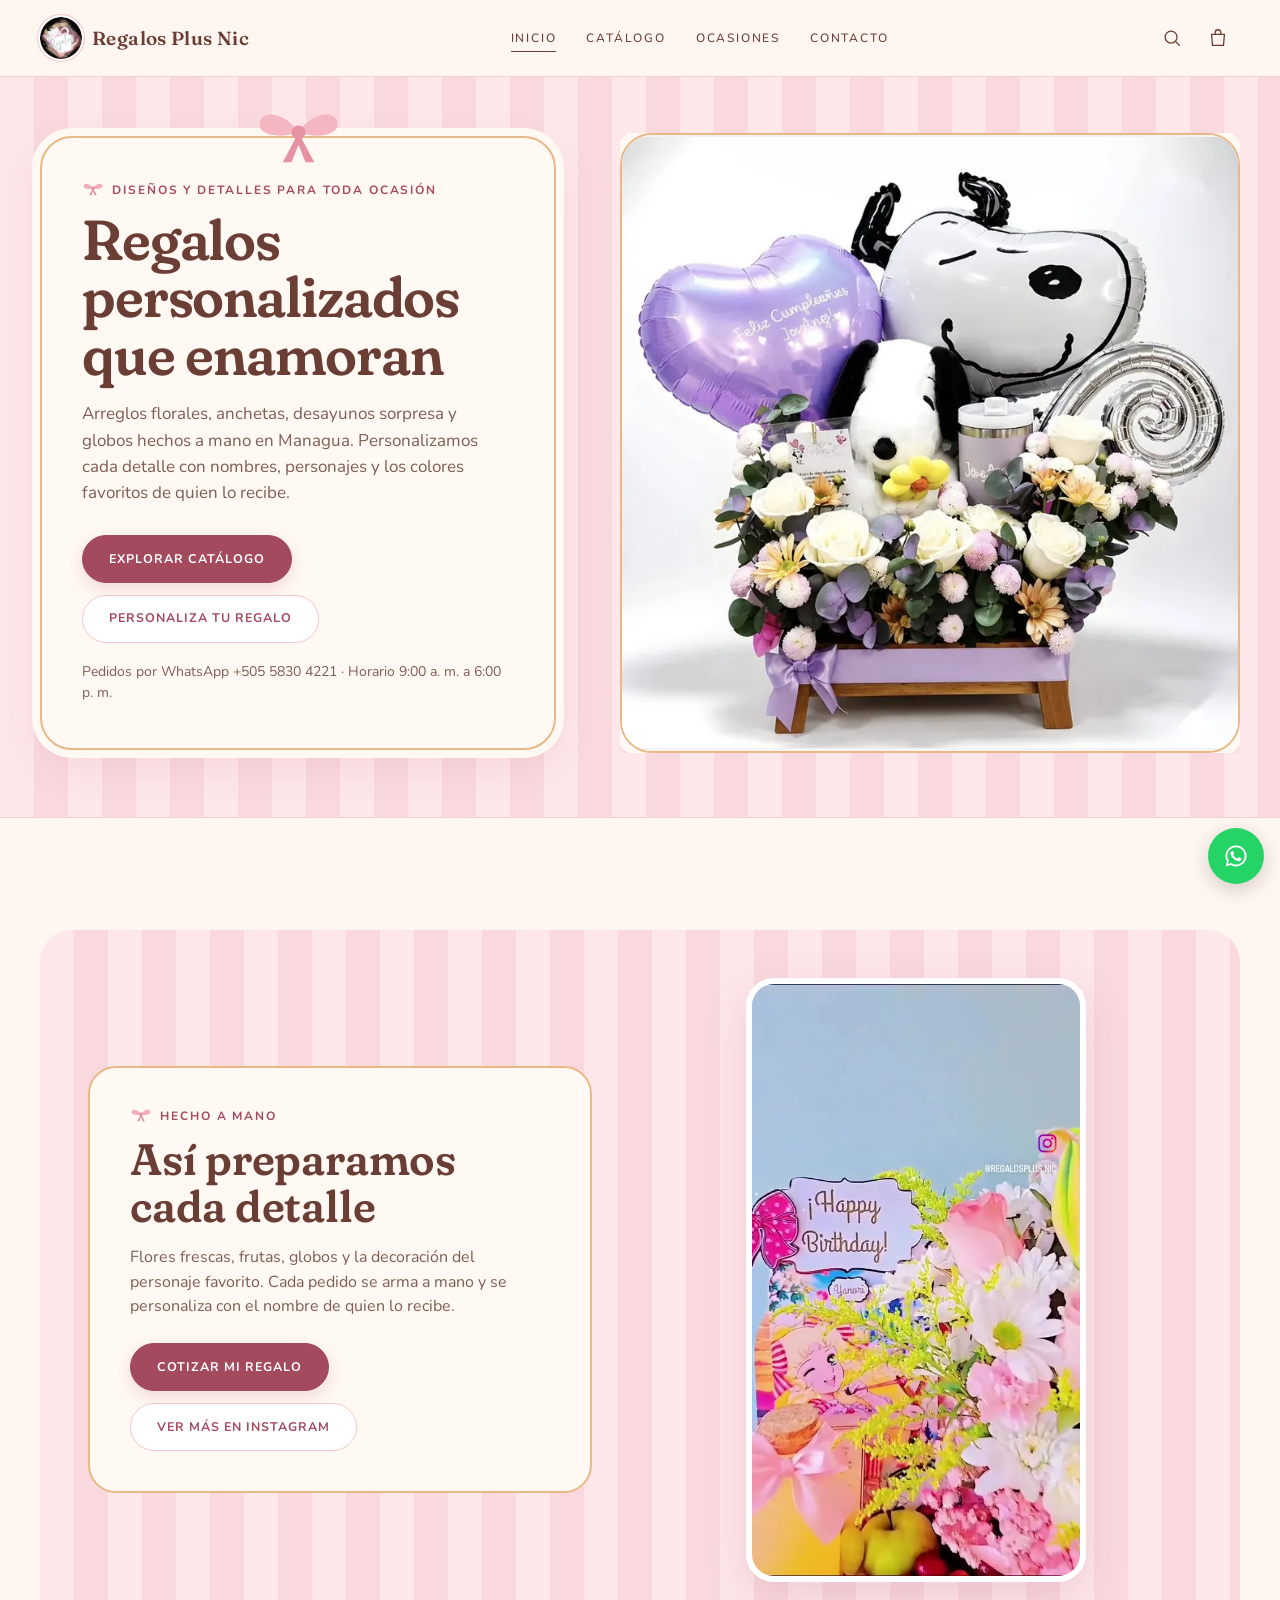
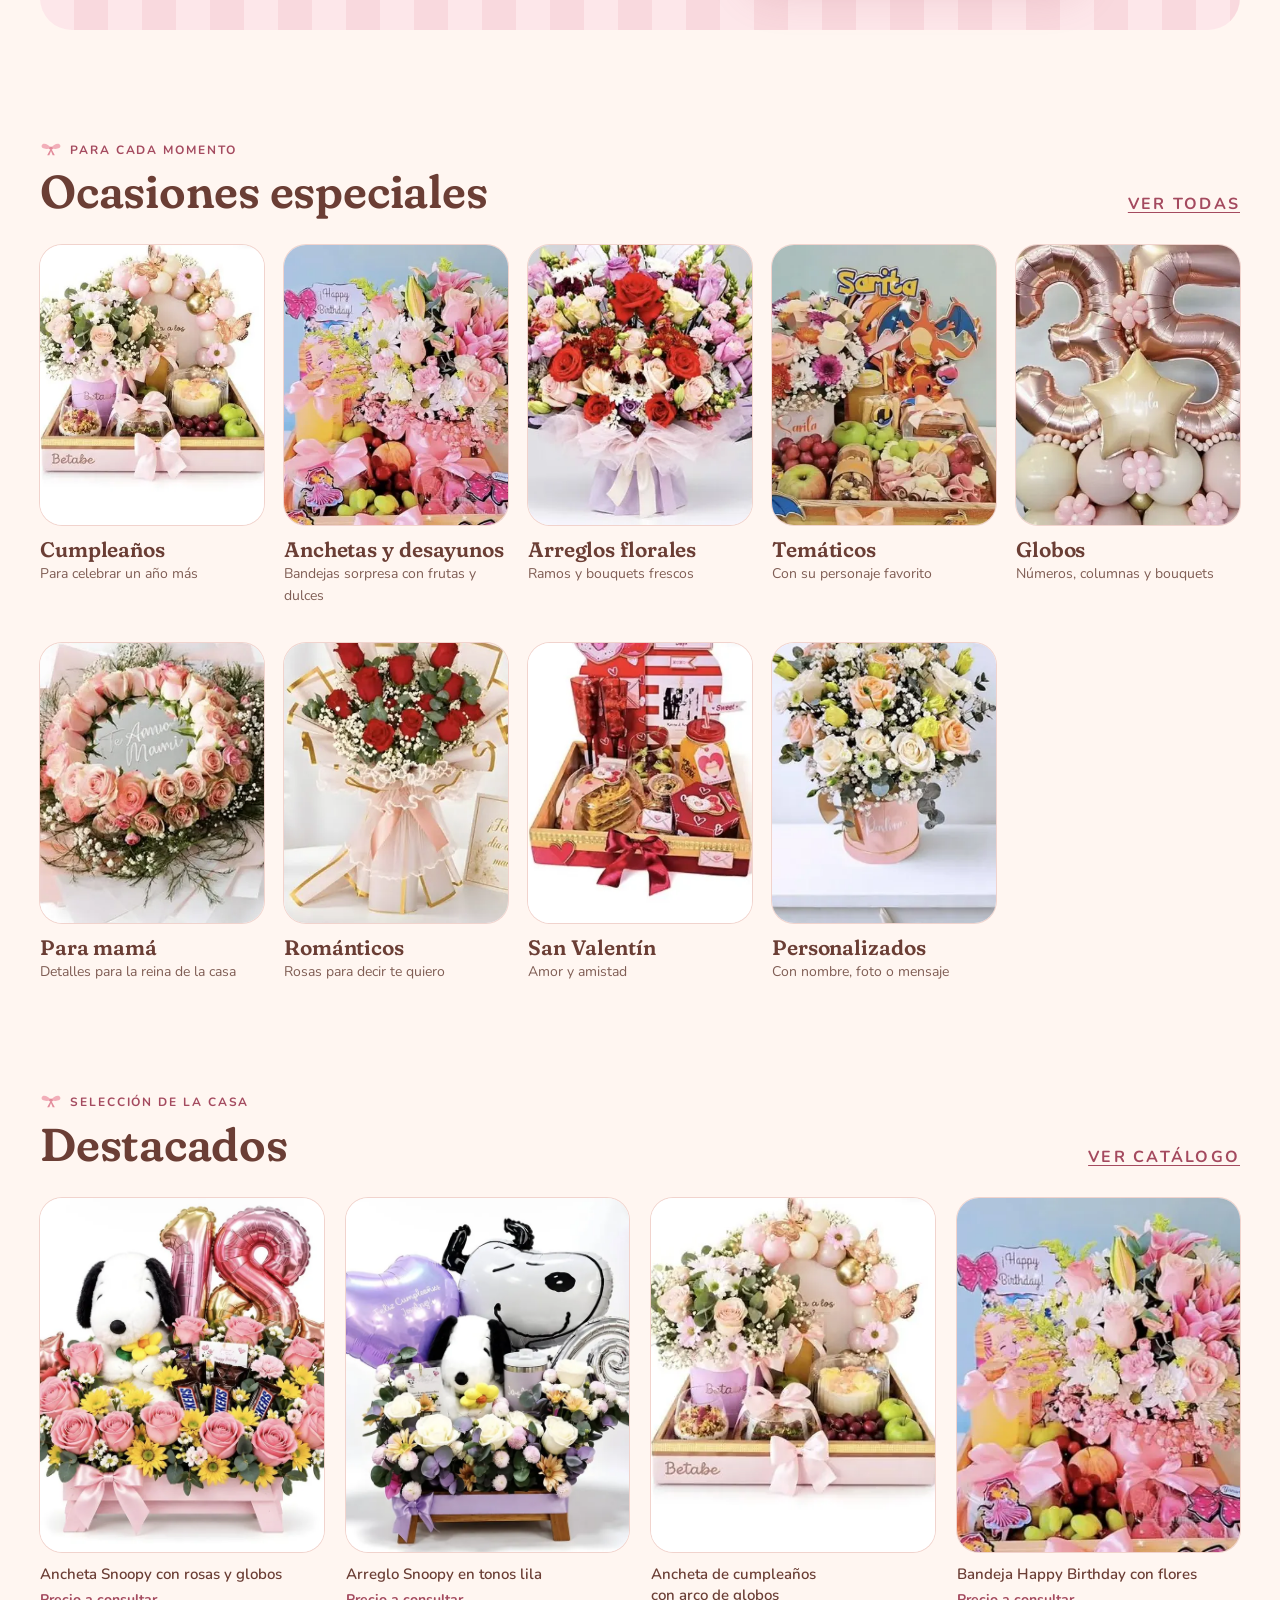
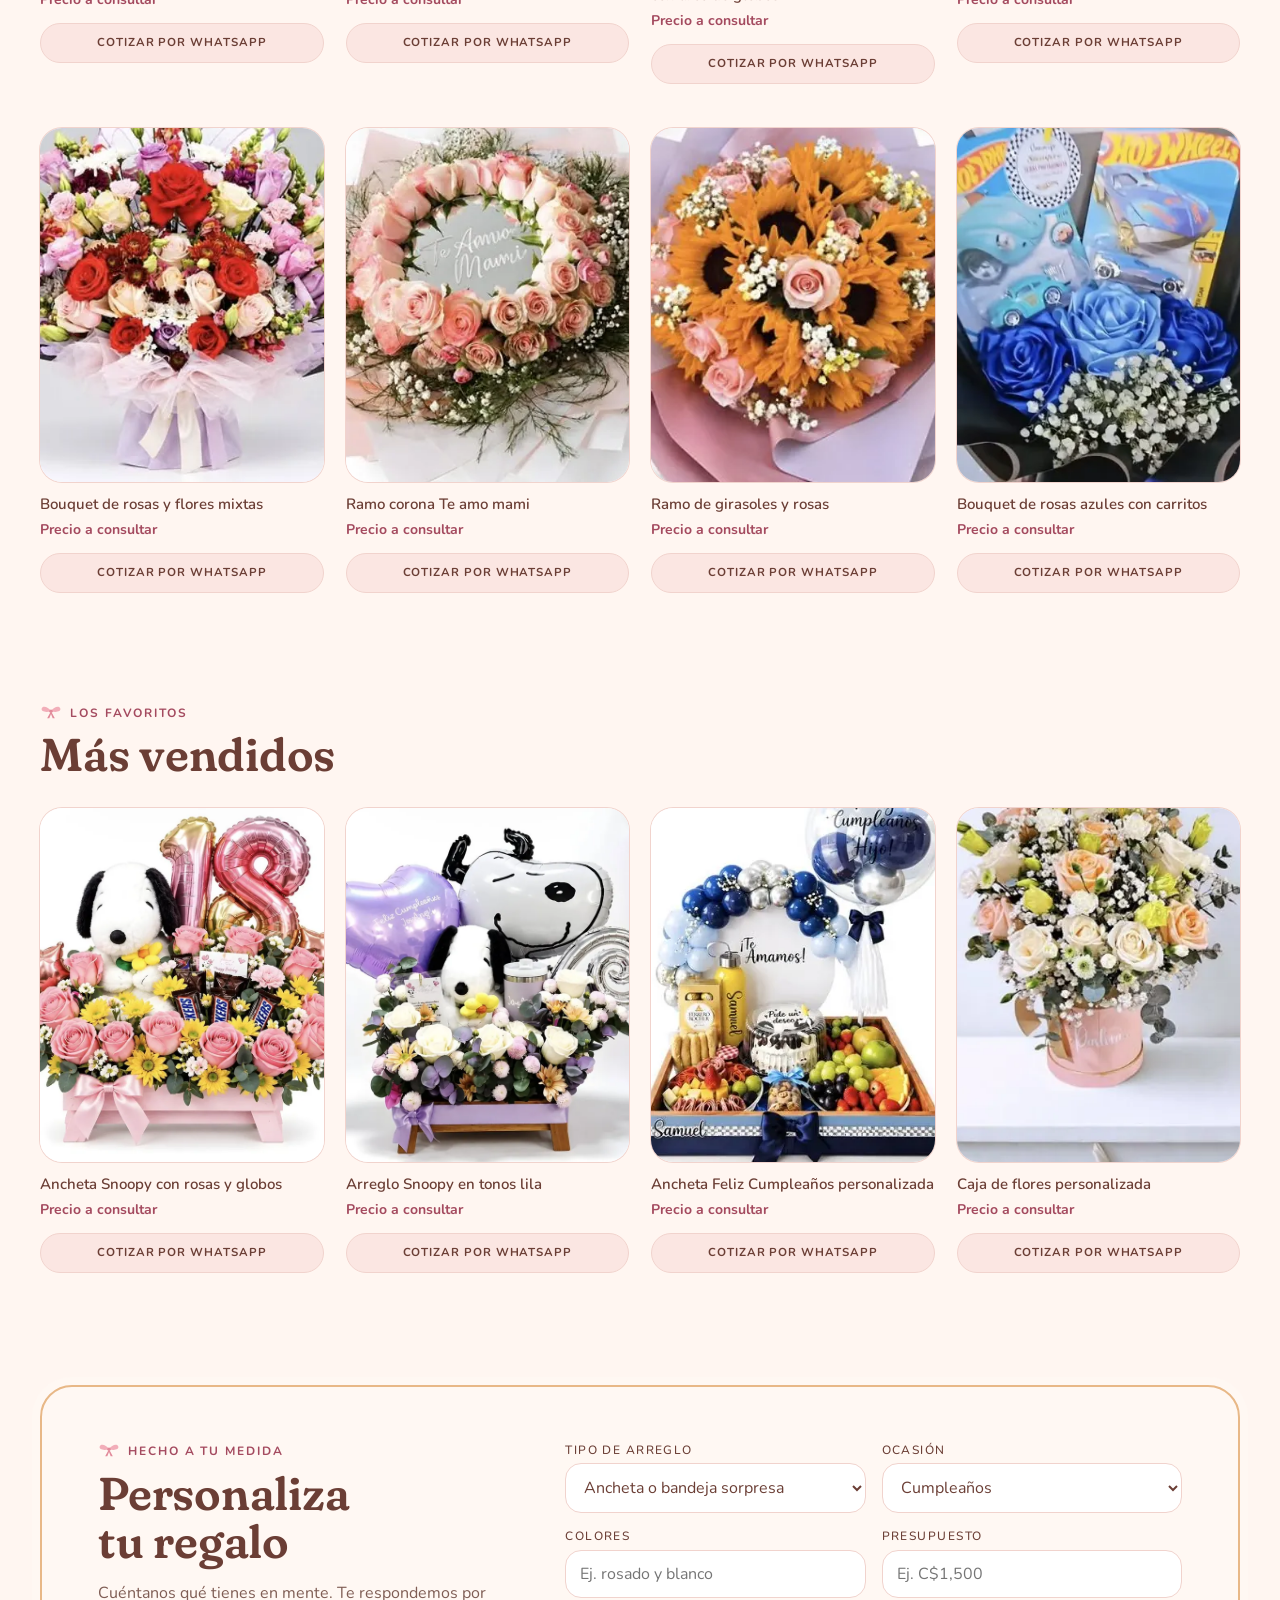
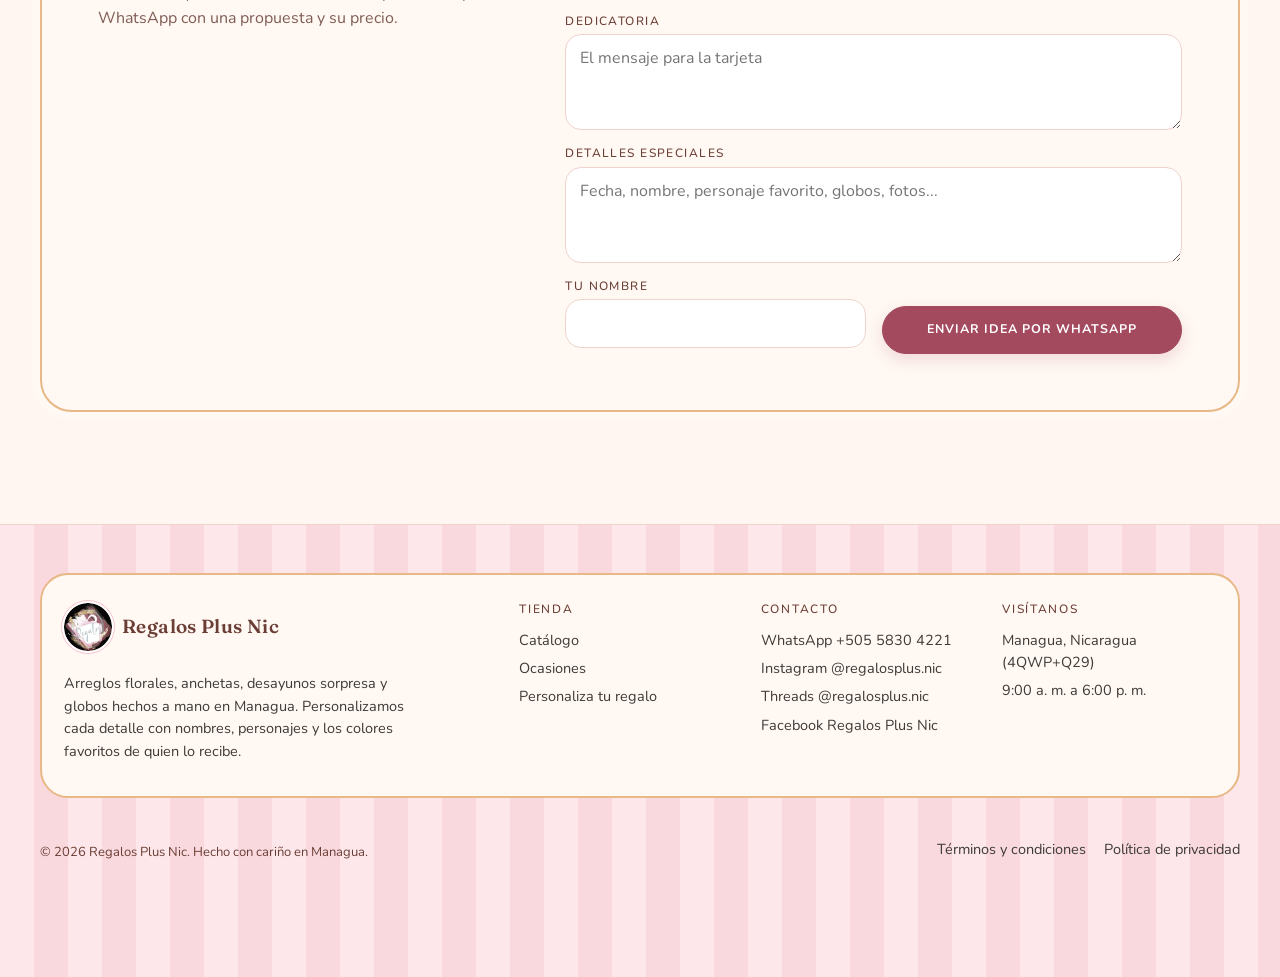
==== commit a57ed339: "Add files via upload" ====
--- a/index.html
+++ b/index.html
@@ -1,6 +1,6 @@
 <!DOCTYPE html><html lang="es"><head><meta charset="utf-8"><meta name=viewport content="width=device-width,initial-scale=1,viewport-fit=cover"><style>:root{color-scheme:light;box-sizing:border-box;padding-top:env(safe-area-inset-top,0px);padding-bottom:env(safe-area-inset-bottom,0px)}html{scroll-padding-top:env(safe-area-inset-top,0px)}body{margin:0;padding:0;font:14px -apple-system,BlinkMacSystemFont,sans-serif;background:#fff;color:#000}img{max-width:100%}[hidden]:not([hidden=until-found i]){display:none!important}</style>
 <title>Regalos Plus Nic | Regalos personalizados en Managua</title><meta name="description" content="Regalos personalizados, arreglos florales, anchetas y desayunos sorpresa en Managua, Nicaragua. Pedidos por WhatsApp.">
-<link rel="canonical" href="https://josecaste251-commits.github.io/regalos-plus-nic/">
+<link rel="canonical" href="https://josecaste251-commits.github.io/regalosplus/">
 <!-- Google Search Console: pega aquí la etiqueta de verificación, por ejemplo:
 <meta name="google-site-verification" content="TU_CODIGO"> -->
 <meta name="robots" content="index,follow">
@@ -9,8 +9,8 @@
 <meta property="og:site_name" content="Regalos Plus Nic">
 <meta property="og:title" content="Regalos Plus Nic | Regalos personalizados en Managua">
 <meta property="og:description" content="Regalos personalizados, arreglos florales, anchetas y desayunos sorpresa en Managua, Nicaragua. Pedidos por WhatsApp.">
-<meta property="og:url" content="https://josecaste251-commits.github.io/regalos-plus-nic/">
-<meta property="og:image" content="https://josecaste251-commits.github.io/regalos-plus-nic/p5.jpg">
+<meta property="og:url" content="https://josecaste251-commits.github.io/regalosplus/">
+<meta property="og:image" content="https://josecaste251-commits.github.io/regalosplus/p5.jpg">
 <meta name="twitter:card" content="summary_large_image">
 <link rel="icon" href="logo-192.png" type="image/png">
 <link rel="apple-touch-icon" href="logo-192.png">
@@ -22,7 +22,7 @@
 <link rel="preload" as="style" href="https://fonts.googleapis.com/css2?family=Fraunces:opsz,wght,SOFT@9..144,500,100;9..144,600,100&family=Nunito:wght@400;600;700&display=swap">
 <link rel="stylesheet" href="https://fonts.googleapis.com/css2?family=Fraunces:opsz,wght,SOFT@9..144,500,100;9..144,600,100&family=Nunito:wght@400;600;700&display=swap" media="print" onload="this.media='all'">
 <noscript><link rel="stylesheet" href="https://fonts.googleapis.com/css2?family=Fraunces:opsz,wght,SOFT@9..144,500,100;9..144,600,100&family=Nunito:wght@400;600;700&display=swap"></noscript>
-<script type="application/ld+json">{"@context":"https://schema.org","@type":"Florist","name":"Regalos Plus Nic","description":"Regalos personalizados, arreglos florales, anchetas y desayunos sorpresa en Managua, Nicaragua. Pedidos por WhatsApp.","url":"https://josecaste251-commits.github.io/regalos-plus-nic/","logo":"https://josecaste251-commits.github.io/regalos-plus-nic/logo-192.png","image":"https://josecaste251-commits.github.io/regalos-plus-nic/p5.webp","telephone":"+505 5830 4221","priceRange":"C$","currenciesAccepted":"NIO","paymentAccepted":"Efectivo, Transferencia bancaria","address":{"@type":"PostalAddress","addressLocality":"Managua","addressCountry":"NI"},"areaServed":"Managua","sameAs":["https://instagram.com/regalosplus.nic","https://www.threads.net/@regalosplus.nic"]}</script>
+<script type="application/ld+json">{"@context":"https://schema.org","@type":"Florist","name":"Regalos Plus Nic","description":"Regalos personalizados, arreglos florales, anchetas y desayunos sorpresa en Managua, Nicaragua. Pedidos por WhatsApp.","url":"https://josecaste251-commits.github.io/regalosplus/","logo":"https://josecaste251-commits.github.io/regalosplus/logo-192.png","image":"https://josecaste251-commits.github.io/regalosplus/p5.webp","telephone":"+505 5830 4221","priceRange":"C$","currenciesAccepted":"NIO","paymentAccepted":"Efectivo, Transferencia bancaria","address":{"@type":"PostalAddress","addressLocality":"Managua","addressCountry":"NI"},"areaServed":"Managua","sameAs":["https://instagram.com/regalosplus.nic","https://www.threads.net/@regalosplus.nic"]}</script>
 <script src="analytics.js" defer></script>
 </head><body>
 <style id="app-style">
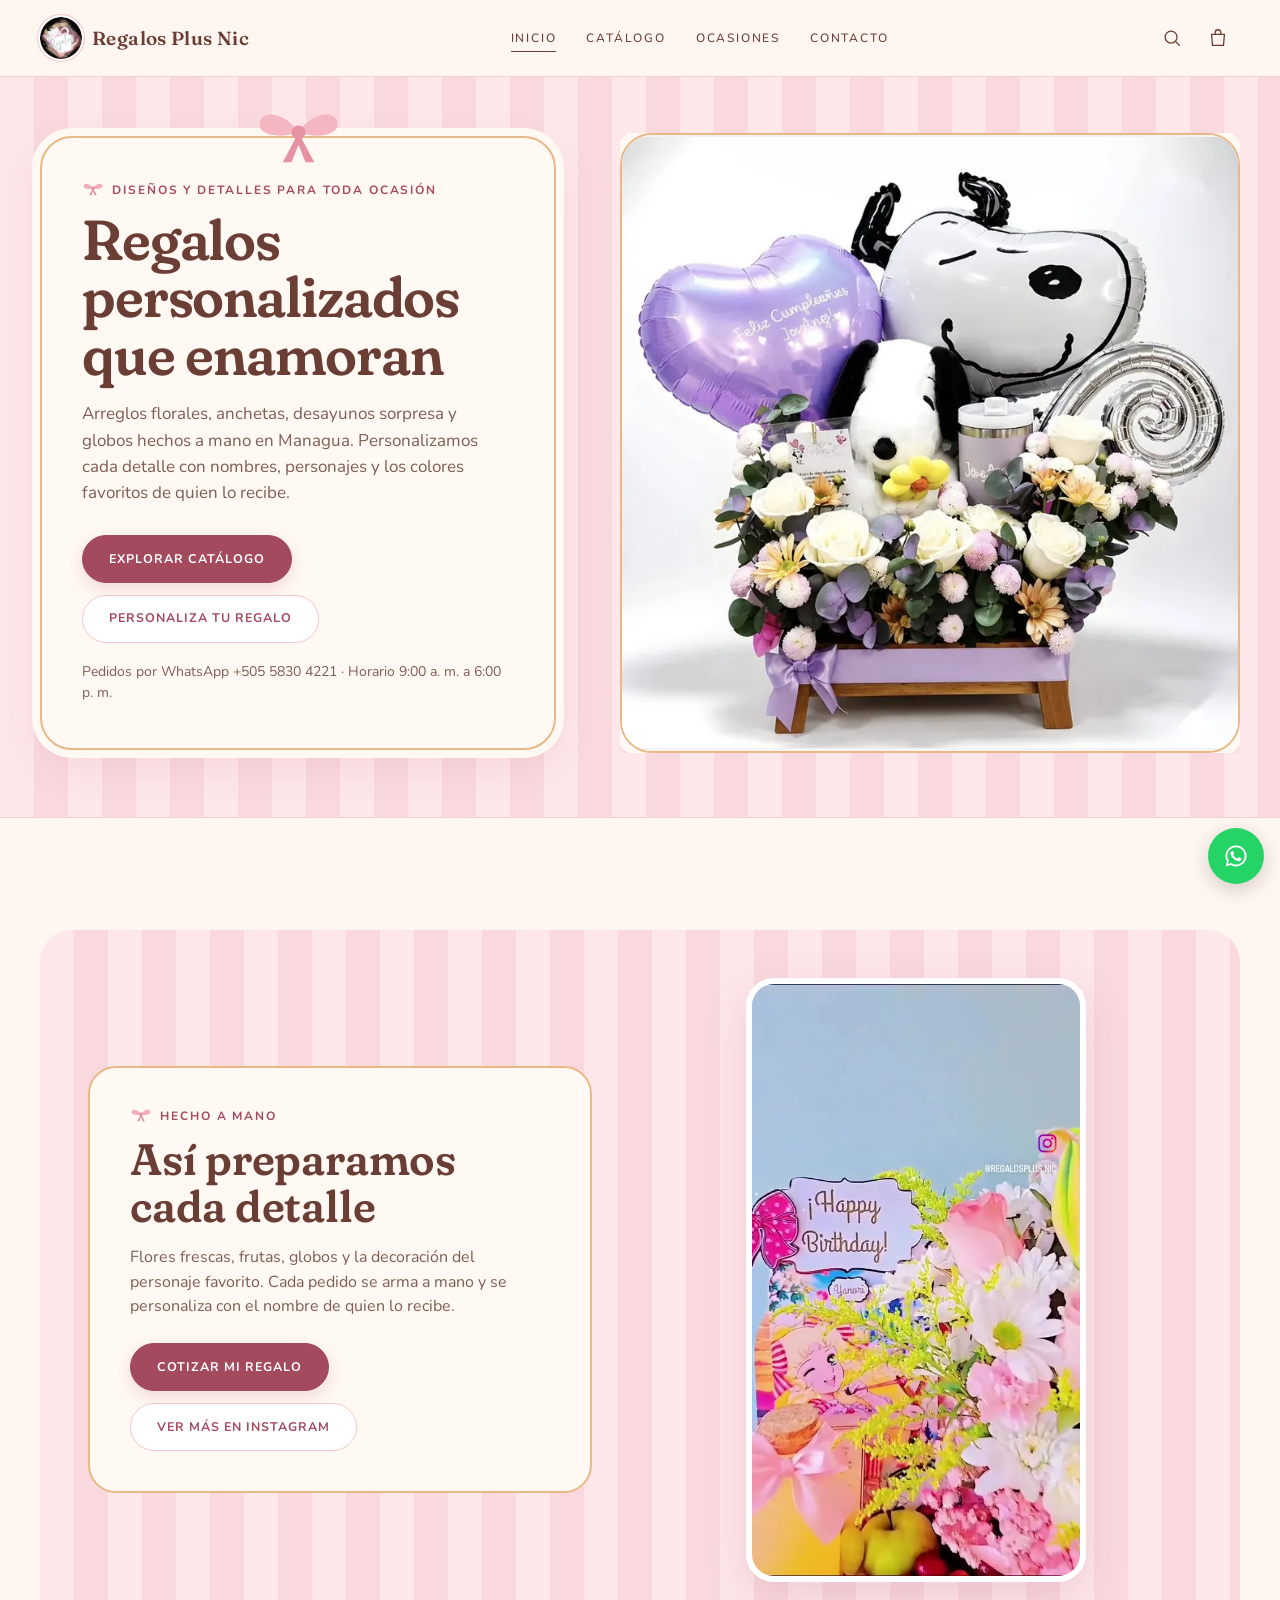
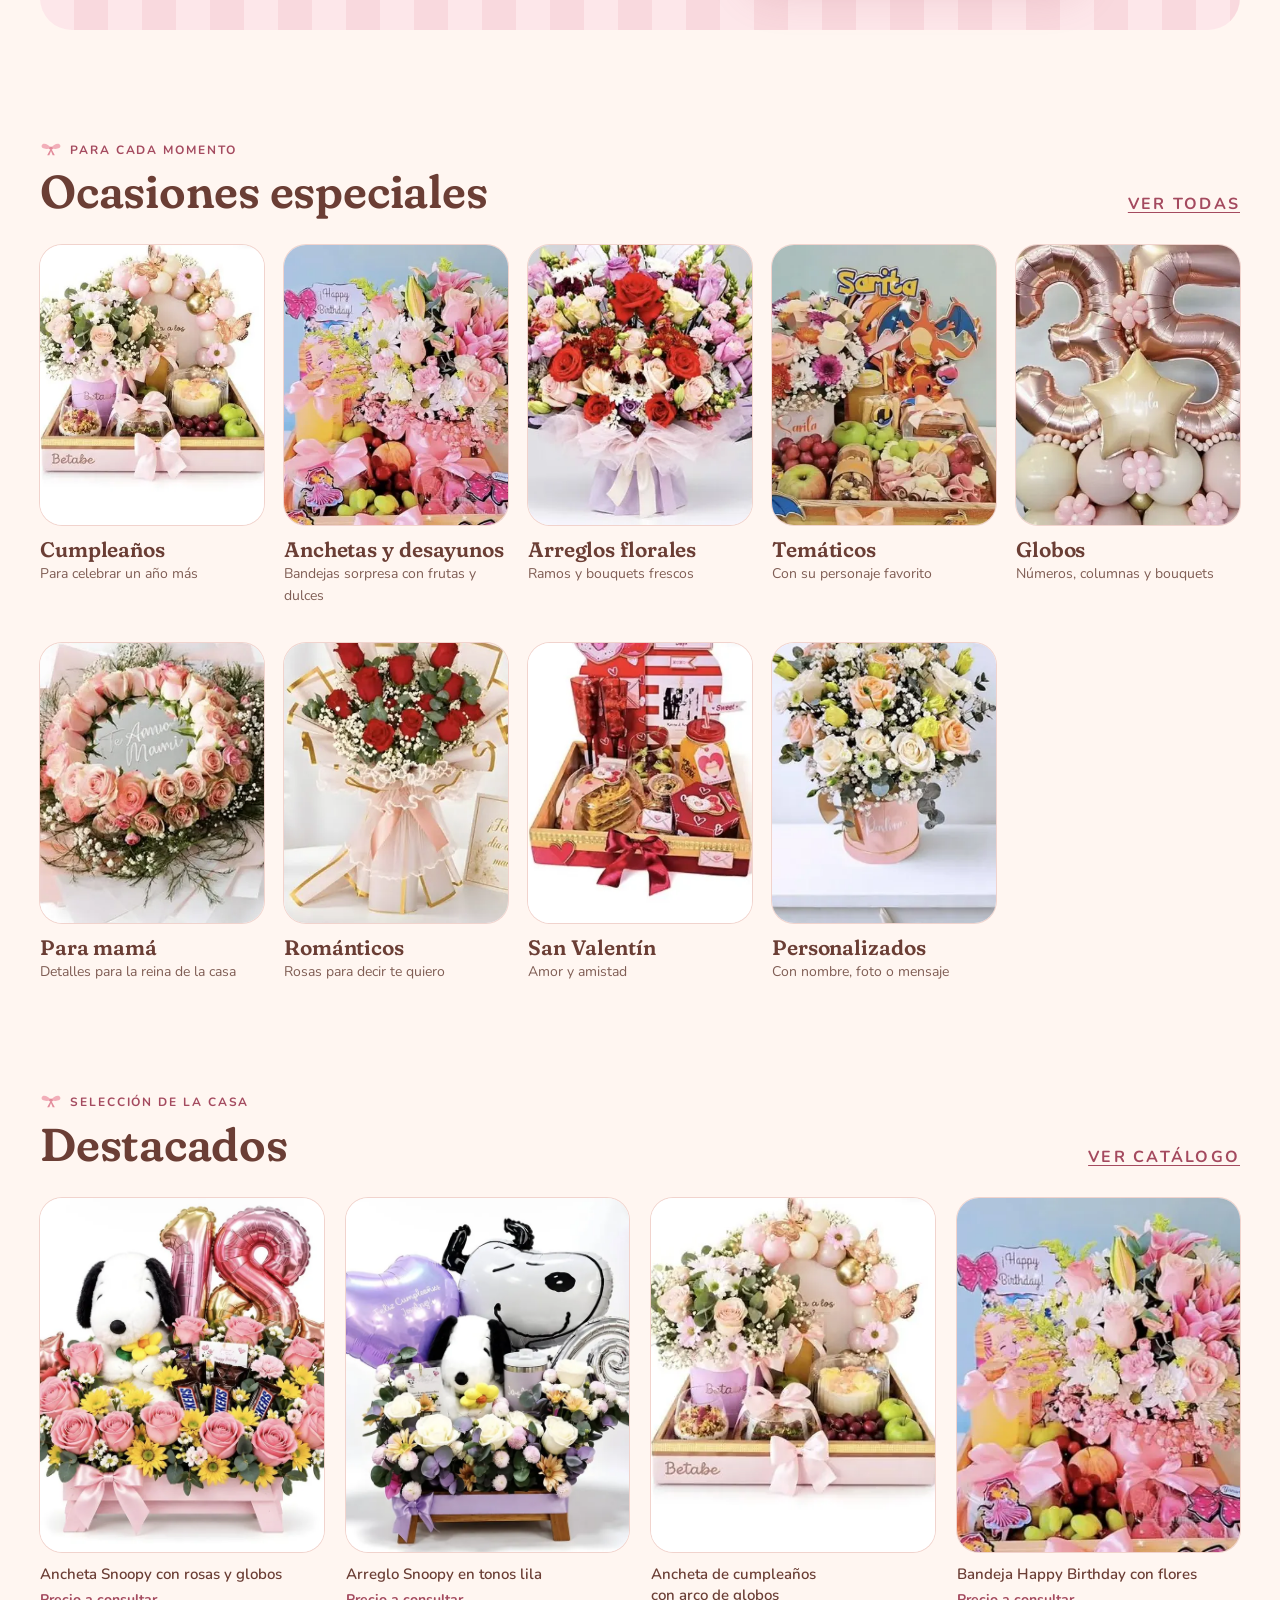
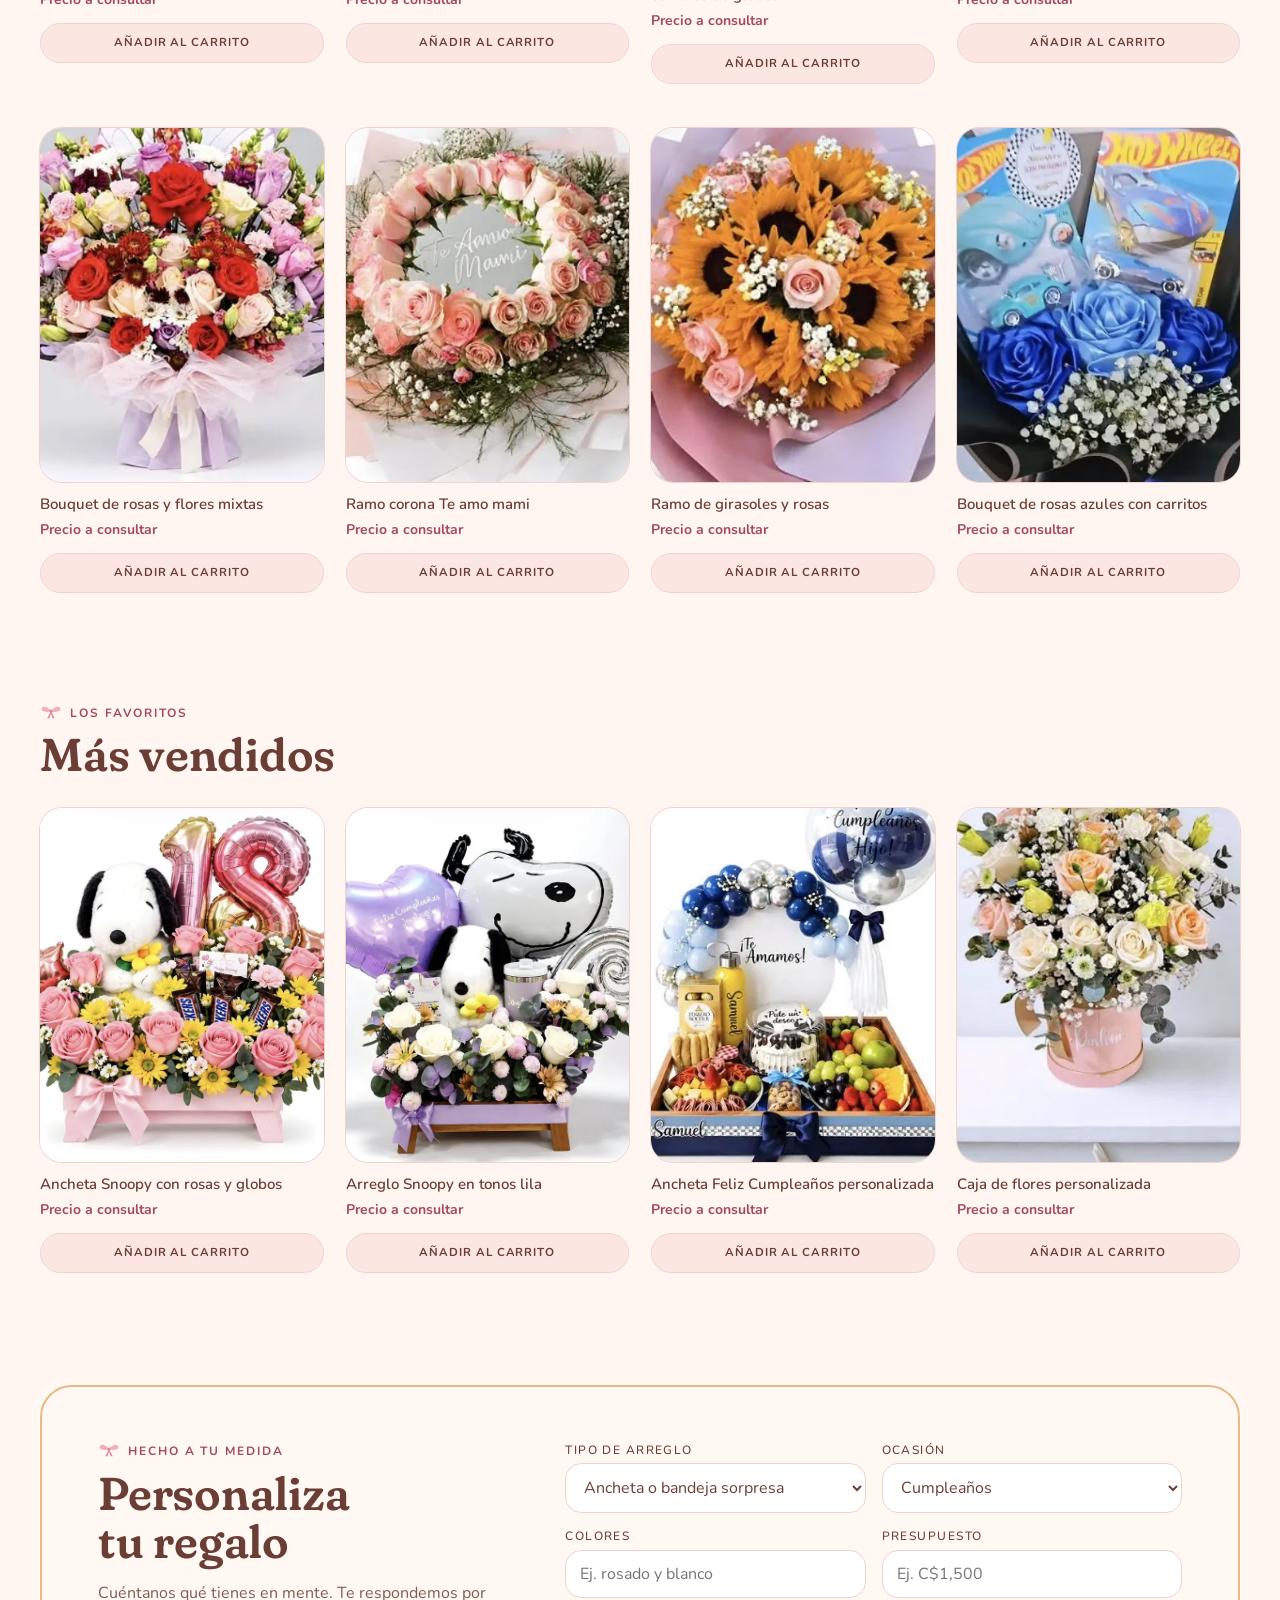
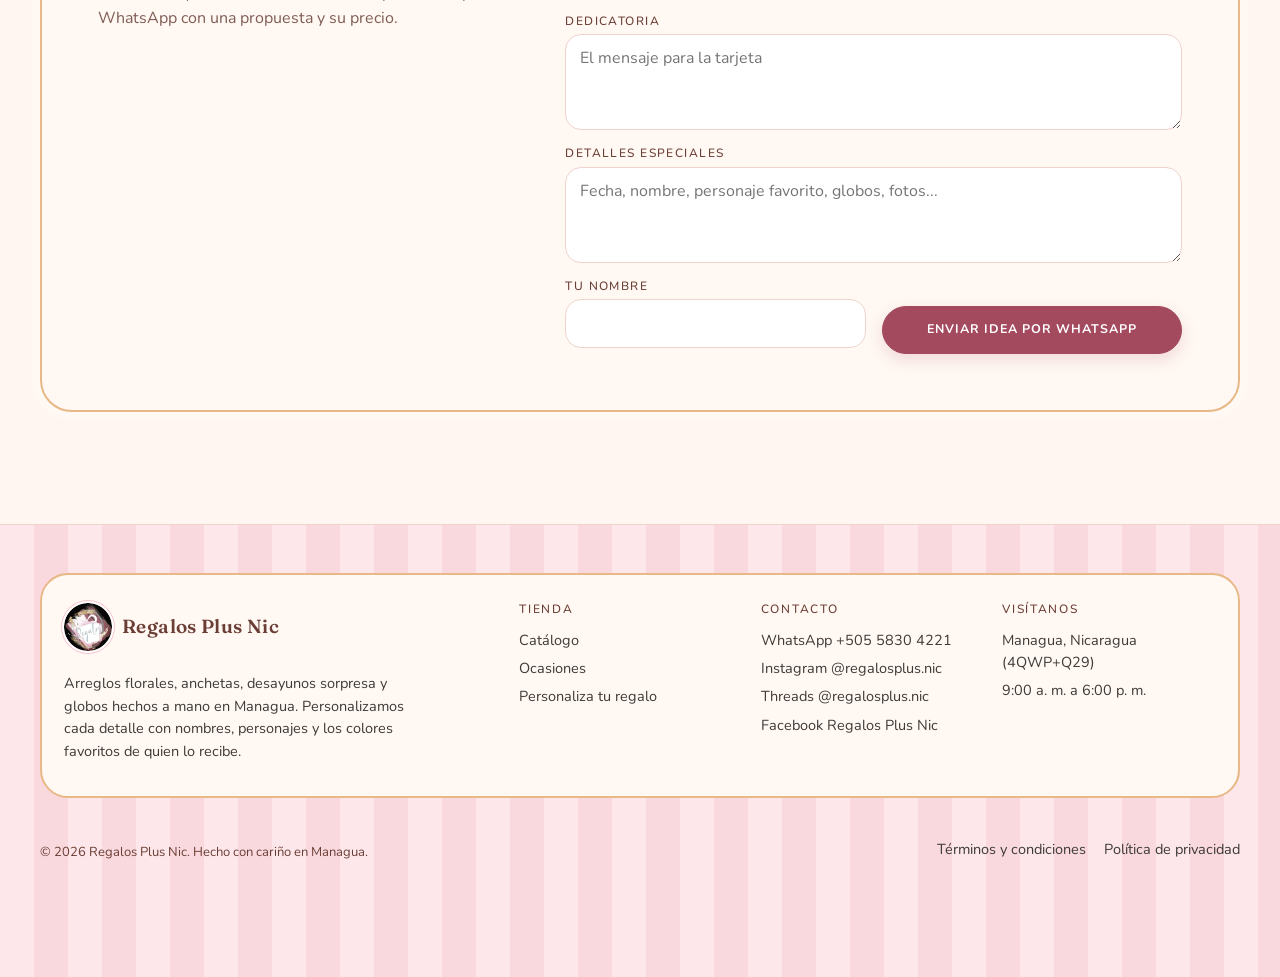
==== commit 21f7d3ca: "Add files via upload" ====
--- a/index.html
+++ b/index.html
@@ -409,7 +409,7 @@
 .modal-card{background:var(--cream)}
 </style>
 <div id="app"></div>
-<script type="application/json" id="store-data">{"v": 1, "settings": {"name": "Regalos Plus Nic", "logo": {"src": "logo-192.webp"}, "eyebrow": "Diseños y detalles para toda ocasión", "heroTitle": "Regalos personalizados que enamoran", "heroText": "Arreglos florales, anchetas, desayunos sorpresa y globos hechos a mano en Managua. Personalizamos cada detalle con nombres, personajes y los colores favoritos de quien lo recibe.", "heroImg": {"src": "p5.webp"}, "whatsapp": "50558304221", "instagram": "regalosplus.nic", "threads": "regalosplus.nic", "facebook": "Regalos Plus Nic", "phone": "+505 5830 4221", "email": "", "address": "Managua, Nicaragua (4QWP+Q29)", "hours": "9:00 a. m. a 6:00 p. m.", "currency": "C$", "payments": ["Efectivo contra entrega", "Transferencia bancaria"], "pickup": "Coordina tu entrega o retiro por WhatsApp."}, "categories": [{"id": "cumpleanos", "name": "Cumpleaños", "desc": "Para celebrar un año más", "img": {"src": "p1.webp"}, "visible": true}, {"id": "anchetas", "name": "Anchetas y desayunos", "desc": "Bandejas sorpresa con frutas y dulces", "img": {"src": "p2.webp"}, "visible": true}, {"id": "flores", "name": "Arreglos florales", "desc": "Ramos y bouquets frescos", "img": {"src": "p6.webp"}, "visible": true}, {"id": "tematicos", "name": "Temáticos", "desc": "Con su personaje favorito", "img": {"src": "p8.webp"}, "visible": true}, {"id": "globos", "name": "Globos", "desc": "Números, columnas y bouquets", "img": {"src": "p22.webp"}, "visible": true}, {"id": "madre", "name": "Para mamá", "desc": "Detalles para la reina de la casa", "img": {"src": "p17.webp"}, "visible": true}, {"id": "romanticos", "name": "Románticos", "desc": "Rosas para decir te quiero", "img": {"src": "p18.webp"}, "visible": true}, {"id": "sanvalentin", "name": "San Valentín", "desc": "Amor y amistad", "img": {"src": "p24.webp"}, "visible": true}, {"id": "personalizados", "name": "Personalizados", "desc": "Con nombre, foto o mensaje", "img": {"src": "p28.webp"}, "visible": true}], "products": [{"id": "p4", "slug": "ancheta-snoopy-con-rosas-y-globos", "name": "Ancheta Snoopy con rosas y globos", "desc": "Peluche de Snoopy, rosas rosadas, margaritas, chocolates y globos metalizados con el número de años. Base de madera rosada con lazo.", "price": 0, "compareAt": null, "cats": ["cumpleanos", "tematicos", "flores"], "tag": "", "stock": true, "featured": true, "best": true, "published": true, "img": {"src": "p4.webp"}, "options": [{"name": "Nombre o dedicatoria", "type": "text", "choices": []}]}, {"id": "p5", "slug": "arreglo-snoopy-en-tonos-lila", "name": "Arreglo Snoopy en tonos lila", "desc": "Peluche de Snoopy, termo personalizado con nombre, rosas blancas, flores lila y globos con mensaje de cumpleaños.", "price": 0, "compareAt": null, "cats": ["cumpleanos", "tematicos"], "tag": "", "stock": true, "featured": true, "best": true, "published": true, "img": {"src": "p5.webp"}, "options": [{"name": "Nombre o dedicatoria", "type": "text", "choices": []}]}, {"id": "p1", "slug": "ancheta-de-cumpleanos-con-arco-de-globos", "name": "Ancheta de cumpleaños con arco de globos", "desc": "Bandeja con flores, frutas, postre y detalles dulces, coronada con un arco de globos y mariposas. Personalizada con el nombre.", "price": 0, "compareAt": null, "cats": ["cumpleanos", "anchetas"], "tag": "", "stock": true, "featured": true, "best": false, "published": true, "img": {"src": "p1.webp"}, "options": [{"name": "Nombre o dedicatoria", "type": "text", "choices": []}]}, {"id": "p2", "slug": "bandeja-happy-birthday-con-flores", "name": "Bandeja Happy Birthday con flores", "desc": "Flores frescas, frutas, jugo natural, chocolates y decoración temática de cumpleaños con el nombre de quien la recibe.", "price": 0, "compareAt": null, "cats": ["cumpleanos", "anchetas"], "tag": "", "stock": true, "featured": true, "best": false, "published": true, "img": {"src": "p2.webp"}, "options": [{"name": "Nombre o dedicatoria", "type": "text", "choices": []}]}, {"id": "p3", "slug": "ancheta-feliz-cumpleanos-personalizada", "name": "Ancheta Feliz Cumpleaños personalizada", "desc": "Globo burbuja con mensaje, pastel, frutas, tabla de embutidos, chocolates y termo con nombre. Base decorada a juego.", "price": 0, "compareAt": null, "cats": ["cumpleanos", "anchetas"], "tag": "", "stock": true, "featured": false, "best": true, "published": true, "img": {"src": "p3.webp"}, "options": [{"name": "Nombre o dedicatoria", "type": "text", "choices": []}]}, {"id": "p6", "slug": "bouquet-de-rosas-y-flores-mixtas", "name": "Bouquet de rosas y flores mixtas", "desc": "Gran bouquet de rosas rojas, rosadas y lila con flores de temporada, envuelto en tul y papel coreano.", "price": 0, "compareAt": null, "cats": ["flores", "romanticos"], "tag": "", "stock": true, "featured": true, "best": false, "published": true, "img": {"src": "p6.webp"}, "options": [{"name": "Nombre o dedicatoria", "type": "text", "choices": []}]}, {"id": "p17", "slug": "ramo-corona-te-amo-mami", "name": "Ramo corona Te amo mami", "desc": "Ramo en forma de corona con rosas en tonos durazno, gypsophila y mensaje al centro. Ideal para mamá.", "price": 0, "compareAt": null, "cats": ["madre", "flores"], "tag": "", "stock": true, "featured": true, "best": false, "published": true, "img": {"src": "p17.webp"}, "options": [{"name": "Nombre o dedicatoria", "type": "text", "choices": []}]}, {"id": "p28", "slug": "caja-de-flores-personalizada", "name": "Caja de flores personalizada", "desc": "Caja redonda con rosas, flores de temporada y el nombre de quien recibe en la tapa.", "price": 0, "compareAt": null, "cats": ["flores", "personalizados"], "tag": "", "stock": true, "featured": false, "best": true, "published": true, "img": {"src": "p28.webp"}, "options": [{"name": "Nombre o dedicatoria", "type": "text", "choices": []}]}, {"id": "p21", "slug": "ramo-de-girasoles-y-rosas", "name": "Ramo de girasoles y rosas", "desc": "Girasoles con rosas rosadas y gypsophila en papel lila. Alegre y luminoso.", "price": 0, "compareAt": null, "cats": ["flores"], "tag": "", "stock": true, "featured": true, "best": true, "published": true, "img": {"src": "p21.webp"}, "options": [{"name": "Nombre o dedicatoria", "type": "text", "choices": []}]}, {"id": "p18", "slug": "ramo-de-rosas-rojas", "name": "Ramo de rosas rojas", "desc": "Rosas rojas con eucalipto y gypsophila, envueltas en papel con borde dorado y tul.", "price": 0, "compareAt": null, "cats": ["madre", "romanticos", "flores"], "tag": "", "stock": true, "featured": false, "best": true, "published": true, "img": {"src": "p18.webp"}, "options": [{"name": "Nombre o dedicatoria", "type": "text", "choices": []}]}, {"id": "p10", "slug": "ramo-de-rosas-y-margaritas-en-tonos-durazno", "name": "Ramo de rosas y margaritas en tonos durazno", "desc": "Rosas, margaritas y gypsophila en tonos suaves, envueltas en papel crema.", "price": 0, "compareAt": null, "cats": ["flores"], "tag": "", "stock": true, "featured": false, "best": false, "published": true, "img": {"src": "p10.webp"}, "options": [{"name": "Nombre o dedicatoria", "type": "text", "choices": []}]}, {"id": "p16", "slug": "arreglo-floral-en-copa", "name": "Arreglo floral en copa", "desc": "Lirios, rosas y flores de temporada en copa dorada. Para agradecer, felicitar o acompañar.", "price": 0, "compareAt": null, "cats": ["flores"], "tag": "", "stock": true, "featured": false, "best": false, "published": true, "img": {"src": "p16.webp"}, "options": [{"name": "Nombre o dedicatoria", "type": "text", "choices": []}]}, {"id": "p9", "slug": "bouquet-de-rosas-azules-con-carritos", "name": "Bouquet de rosas azules con carritos", "desc": "Rosas azules con gypsophila y carritos de colección. Un regalo diferente para él.", "price": 0, "compareAt": null, "cats": ["tematicos", "flores"], "tag": "", "stock": true, "featured": true, "best": false, "published": true, "img": {"src": "p9.webp"}, "options": [{"name": "Nombre o dedicatoria", "type": "text", "choices": []}]}, {"id": "p11", "slug": "caja-sorpresa-de-carritos", "name": "Caja sorpresa de carritos", "desc": "Caja decorada estilo pista de carreras con lazo y tarjeta personalizada.", "price": 0, "compareAt": null, "cats": ["tematicos", "personalizados"], "tag": "", "stock": true, "featured": false, "best": false, "published": true, "img": {"src": "p11.webp"}, "options": [{"name": "Nombre o dedicatoria", "type": "text", "choices": []}]}, {"id": "p8", "slug": "ancheta-tematica-con-su-personaje-favorito", "name": "Ancheta temática con su personaje favorito", "desc": "Flores, frutas, snacks y embutidos con la decoración del personaje favorito y el nombre de quien la recibe.", "price": 0, "compareAt": null, "cats": ["tematicos", "anchetas"], "tag": "", "stock": true, "featured": false, "best": false, "published": true, "img": {"src": "p8.webp"}, "options": [{"name": "Nombre o dedicatoria", "type": "text", "choices": []}]}, {"id": "p7", "slug": "ancheta-tematica-gamer", "name": "Ancheta temática gamer", "desc": "Snacks, bebidas y decoración de su videojuego favorito, con globos y nombre personalizado.", "price": 0, "compareAt": null, "cats": ["tematicos", "anchetas"], "tag": "", "stock": true, "featured": false, "best": false, "published": true, "img": {"src": "p7.webp"}, "options": [{"name": "Nombre o dedicatoria", "type": "text", "choices": []}]}, {"id": "p12", "slug": "ancheta-tematica-de-anime", "name": "Ancheta temática de anime", "desc": "Frutas, postres, frutos secos y decoración de su anime favorito con el nombre en la base.", "price": 0, "compareAt": null, "cats": ["tematicos", "anchetas"], "tag": "", "stock": true, "featured": false, "best": false, "published": true, "img": {"src": "p12.webp"}, "options": [{"name": "Nombre o dedicatoria", "type": "text", "choices": []}]}, {"id": "p30", "slug": "ancheta-tematica-de-magia", "name": "Ancheta temática de magia", "desc": "Frutas, jugo, dulces y decoración inspirada en el mundo de la magia, personalizada con el nombre.", "price": 0, "compareAt": null, "cats": ["tematicos", "anchetas"], "tag": "", "stock": true, "featured": false, "best": false, "published": true, "img": {"src": "p30.webp"}, "options": [{"name": "Nombre o dedicatoria", "type": "text", "choices": []}]}, {"id": "p13", "slug": "ancheta-snoopy-con-arco-de-globos", "name": "Ancheta Snoopy con arco de globos", "desc": "Arco de globos, peluche de Snoopy, frutas, embutidos, postre y nombre en la bandeja.", "price": 0, "compareAt": null, "cats": ["cumpleanos", "tematicos", "anchetas"], "tag": "", "stock": true, "featured": false, "best": false, "published": true, "img": {"src": "p13.webp"}, "options": [{"name": "Nombre o dedicatoria", "type": "text", "choices": []}]}, {"id": "p15", "slug": "ancheta-con-carino", "name": "Ancheta Con Cariño", "desc": "Arco de globos rosa y dorado, flores, frutas, postre y globo burbuja con mensaje.", "price": 0, "compareAt": null, "cats": ["anchetas", "cumpleanos"], "tag": "", "stock": true, "featured": false, "best": false, "published": true, "img": {"src": "p15.webp"}, "options": [{"name": "Nombre o dedicatoria", "type": "text", "choices": []}]}, {"id": "p23", "slug": "ancheta-con-arco-de-globos-rojos", "name": "Ancheta con arco de globos rojos", "desc": "Arco de globos rojos y dorados, rosas, frutas, embutidos y globo burbuja con nombre.", "price": 0, "compareAt": null, "cats": ["anchetas", "cumpleanos"], "tag": "", "stock": true, "featured": false, "best": false, "published": true, "img": {"src": "p23.webp"}, "options": [{"name": "Nombre o dedicatoria", "type": "text", "choices": []}]}, {"id": "p31", "slug": "ancheta-dorada-con-globo-burbuja", "name": "Ancheta dorada con globo burbuja", "desc": "Arco de globos verde y dorado, chocolates, postre y globo burbuja personalizado.", "price": 0, "compareAt": null, "cats": ["anchetas", "cumpleanos"], "tag": "", "stock": true, "featured": false, "best": false, "published": true, "img": {"src": "p31.webp"}, "options": [{"name": "Nombre o dedicatoria", "type": "text", "choices": []}]}, {"id": "p20", "slug": "caja-desayuno-con-globos", "name": "Caja desayuno con globos", "desc": "Caja con jugo, frutas, postre y flores, con racimo de globos en tonos pastel.", "price": 0, "compareAt": null, "cats": ["anchetas", "madre"], "tag": "", "stock": true, "featured": false, "best": false, "published": true, "img": {"src": "p20.webp"}, "options": [{"name": "Nombre o dedicatoria", "type": "text", "choices": []}]}, {"id": "p24", "slug": "bandeja-san-valentin", "name": "Bandeja San Valentín", "desc": "Bandeja con copas, chocolates, postre, jugo y detalles de amor y amistad con foto personalizada.", "price": 0, "compareAt": null, "cats": ["sanvalentin", "anchetas"], "tag": "", "stock": true, "featured": false, "best": false, "published": true, "img": {"src": "p24.webp"}, "options": [{"name": "Nombre o dedicatoria", "type": "text", "choices": []}]}, {"id": "p14", "slug": "bouquet-de-globos-con-numero-y-personaje", "name": "Bouquet de globos con número y personaje", "desc": "Columna de globos con el número de años y su personaje favorito.", "price": 0, "compareAt": null, "cats": ["globos", "tematicos"], "tag": "", "stock": true, "featured": false, "best": false, "published": true, "img": {"src": "p14.webp"}, "options": [{"name": "Nombre o dedicatoria", "type": "text", "choices": []}]}, {"id": "p22", "slug": "columna-de-globos-con-numero", "name": "Columna de globos con número", "desc": "Globos metalizados con el número, estrella con nombre y base de globos con flores.", "price": 0, "compareAt": null, "cats": ["globos"], "tag": "", "stock": true, "featured": false, "best": false, "published": true, "img": {"src": "p22.webp"}, "options": [{"name": "Nombre o dedicatoria", "type": "text", "choices": []}]}, {"id": "p26", "slug": "bouquet-de-globos-numero-12", "name": "Bouquet de globos número 12", "desc": "Números metalizados con flores de globo en tonos rosa y verde.", "price": 0, "compareAt": null, "cats": ["globos"], "tag": "", "stock": true, "featured": false, "best": false, "published": true, "img": {"src": "p26.webp"}, "options": [{"name": "Nombre o dedicatoria", "type": "text", "choices": []}]}, {"id": "p27", "slug": "bouquet-de-globos-quinceanera", "name": "Bouquet de globos quinceañera", "desc": "Números 15, globos con flores y estrella con nombre para celebrar sus quince.", "price": 0, "compareAt": null, "cats": ["globos", "cumpleanos"], "tag": "", "stock": true, "featured": false, "best": false, "published": true, "img": {"src": "p27.webp"}, "options": [{"name": "Nombre o dedicatoria", "type": "text", "choices": []}]}, {"id": "p19", "slug": "taza-personalizada", "name": "Taza personalizada", "desc": "Taza con diseño a tu gusto: foto, nombre o paisaje de Nicaragua.", "price": 0, "compareAt": null, "cats": ["personalizados"], "tag": "", "stock": true, "featured": false, "best": false, "published": true, "img": {"src": "p19.webp"}, "options": [{"name": "Nombre o dedicatoria", "type": "text", "choices": []}]}], "offers": [], "codes": [], "shipping": {"enabled": true, "freeFrom": 0, "eta": "Entregas en Managua. Confirma disponibilidad y costo de envío por WhatsApp.", "zones": [{"id": "z1", "dept": "Managua", "muni": "Managua", "barrio": "Consultar costo por WhatsApp", "price": 0}]}}</script>
+<script type="application/json" id="store-data">{"v": 1, "settings": {"name": "Regalos Plus Nic", "logo": {"src": "logo-192.webp"}, "eyebrow": "Diseños y detalles para toda ocasión", "heroTitle": "Regalos personalizados que enamoran", "heroText": "Arreglos florales, anchetas, desayunos sorpresa y globos hechos a mano en Managua. Personalizamos cada detalle con nombres, personajes y los colores favoritos de quien lo recibe.", "heroImg": {"src": "p5.webp"}, "whatsapp": "50558304221", "instagram": "regalosplus.nic", "threads": "regalosplus.nic", "facebook": "Regalos Plus Nic", "phone": "+505 5830 4221", "email": "", "address": "Managua, Nicaragua (4QWP+Q29)", "hours": "9:00 a. m. a 6:00 p. m.", "currency": "C$", "payments": ["Efectivo contra entrega", "Transferencia bancaria"], "pickup": "Coordina tu entrega o retiro por WhatsApp."}, "categories": [{"id": "cumpleanos", "name": "Cumpleaños", "desc": "Para celebrar un año más", "img": {"src": "p1.webp"}, "visible": true}, {"id": "anchetas", "name": "Anchetas y desayunos", "desc": "Bandejas sorpresa con frutas y dulces", "img": {"src": "p2.webp"}, "visible": true}, {"id": "flores", "name": "Arreglos florales", "desc": "Ramos y bouquets frescos", "img": {"src": "p6.webp"}, "visible": true}, {"id": "tematicos", "name": "Temáticos", "desc": "Con su personaje favorito", "img": {"src": "p8.webp"}, "visible": true}, {"id": "globos", "name": "Globos", "desc": "Números, columnas y bouquets", "img": {"src": "p22.webp"}, "visible": true}, {"id": "madre", "name": "Para mamá", "desc": "Detalles para la reina de la casa", "img": {"src": "p17.webp"}, "visible": true}, {"id": "romanticos", "name": "Románticos", "desc": "Rosas para decir te quiero", "img": {"src": "p18.webp"}, "visible": true}, {"id": "sanvalentin", "name": "San Valentín", "desc": "Amor y amistad", "img": {"src": "p24.webp"}, "visible": true}, {"id": "personalizados", "name": "Personalizados", "desc": "Con nombre, foto o mensaje", "img": {"src": "p28.webp"}, "visible": true}], "products": [{"id": "p4", "slug": "ancheta-snoopy-con-rosas-y-globos", "name": "Ancheta Snoopy con rosas y globos", "desc": "Peluche de Snoopy, rosas rosadas, margaritas, chocolates y globos metalizados con el número de años. Base de madera rosada con lazo.", "price": 0, "compareAt": null, "cats": ["cumpleanos", "tematicos", "flores"], "tag": "", "stock": true, "featured": true, "best": true, "published": true, "img": {"src": "p4.webp"}, "options": [{"name": "Nombre o dedicatoria", "type": "text", "choices": []}]}, {"id": "p5", "slug": "arreglo-snoopy-en-tonos-lila", "name": "Arreglo Snoopy en tonos lila", "desc": "Peluche de Snoopy, termo personalizado con nombre, rosas blancas, flores lila y globos con mensaje de cumpleaños.", "price": 0, "compareAt": null, "cats": ["cumpleanos", "tematicos"], "tag": "", "stock": true, "featured": true, "best": true, "published": true, "img": {"src": "p5.webp"}, "options": [{"name": "Nombre o dedicatoria", "type": "text", "choices": []}]}, {"id": "p1", "slug": "ancheta-de-cumpleanos-con-arco-de-globos", "name": "Ancheta de cumpleaños con arco de globos", "desc": "Bandeja con flores, frutas, postre y detalles dulces, coronada con un arco de globos y mariposas. Personalizada con el nombre.", "price": 0, "compareAt": null, "cats": ["cumpleanos", "anchetas"], "tag": "", "stock": true, "featured": true, "best": false, "published": true, "img": {"src": "p1.webp"}, "options": [{"name": "Nombre o dedicatoria", "type": "text", "choices": []}]}, {"id": "p2", "slug": "bandeja-happy-birthday-con-flores", "name": "Bandeja Happy Birthday con flores", "desc": "Flores frescas, frutas, jugo natural, chocolates y decoración temática de cumpleaños con el nombre de quien la recibe.", "price": 0, "compareAt": null, "cats": ["cumpleanos", "anchetas"], "tag": "", "stock": true, "featured": true, "best": false, "published": true, "img": {"src": "p2.webp"}, "options": [{"name": "Nombre o dedicatoria", "type": "text", "choices": []}]}, {"id": "p3", "slug": "ancheta-feliz-cumpleanos-personalizada", "name": "Ancheta Feliz Cumpleaños personalizada", "desc": "Globo burbuja con mensaje, pastel, frutas, tabla de embutidos, chocolates y termo con nombre. Base decorada a juego.", "price": 0, "compareAt": null, "cats": ["cumpleanos", "anchetas"], "tag": "", "stock": true, "featured": false, "best": true, "published": true, "img": {"src": "p3.webp"}, "options": [{"name": "Nombre o dedicatoria", "type": "text", "choices": []}]}, {"id": "p6", "slug": "bouquet-de-rosas-y-flores-mixtas", "name": "Bouquet de rosas y flores mixtas", "desc": "Gran bouquet de rosas rojas, rosadas y lila con flores de temporada, envuelto en tul y papel coreano.", "price": 0, "compareAt": null, "cats": ["flores", "romanticos"], "tag": "", "stock": true, "featured": true, "best": false, "published": true, "img": {"src": "p6.webp"}, "options": [{"name": "Nombre o dedicatoria", "type": "text", "choices": []}]}, {"id": "p17", "slug": "ramo-corona-te-amo-mami", "name": "Ramo corona Te amo mami", "desc": "Ramo en forma de corona con rosas en tonos durazno, gypsophila y mensaje al centro. Ideal para mamá.", "price": 0, "compareAt": null, "cats": ["madre", "flores"], "tag": "", "stock": true, "featured": true, "best": false, "published": true, "img": {"src": "p17.webp"}, "options": [{"name": "Nombre o dedicatoria", "type": "text", "choices": []}]}, {"id": "p28", "slug": "caja-de-flores-personalizada", "name": "Caja de flores personalizada", "desc": "Caja redonda con rosas, flores de temporada y el nombre de quien recibe en la tapa.", "price": 0, "compareAt": null, "cats": ["flores", "personalizados"], "tag": "", "stock": true, "featured": false, "best": true, "published": true, "img": {"src": "p28.webp"}, "options": [{"name": "Nombre o dedicatoria", "type": "text", "choices": []}]}, {"id": "p21", "slug": "ramo-de-girasoles-y-rosas", "name": "Ramo de girasoles y rosas", "desc": "Girasoles con rosas rosadas y gypsophila en papel lila. Alegre y luminoso.", "price": 0, "compareAt": null, "cats": ["flores"], "tag": "", "stock": true, "featured": true, "best": true, "published": true, "img": {"src": "p21.webp"}, "options": [{"name": "Nombre o dedicatoria", "type": "text", "choices": []}]}, {"id": "p18", "slug": "ramo-de-rosas-rojas", "name": "Ramo de rosas rojas", "desc": "Rosas rojas con eucalipto y gypsophila, envueltas en papel con borde dorado y tul.", "price": 0, "compareAt": null, "cats": ["madre", "romanticos", "flores"], "tag": "", "stock": true, "featured": false, "best": true, "published": true, "img": {"src": "p18.webp"}, "options": [{"name": "Nombre o dedicatoria", "type": "text", "choices": []}]}, {"id": "p10", "slug": "ramo-de-rosas-y-margaritas-en-tonos-durazno", "name": "Ramo de rosas y margaritas en tonos durazno", "desc": "Rosas, margaritas y gypsophila en tonos suaves, envueltas en papel crema.", "price": 0, "compareAt": null, "cats": ["flores"], "tag": "", "stock": true, "featured": false, "best": false, "published": true, "img": {"src": "p10.webp"}, "options": [{"name": "Nombre o dedicatoria", "type": "text", "choices": []}]}, {"id": "p16", "slug": "arreglo-floral-en-copa", "name": "Arreglo floral en copa", "desc": "Lirios, rosas y flores de temporada en copa dorada. Para agradecer, felicitar o acompañar.", "price": 0, "compareAt": null, "cats": ["flores"], "tag": "", "stock": true, "featured": false, "best": false, "published": true, "img": {"src": "p16.webp"}, "options": [{"name": "Nombre o dedicatoria", "type": "text", "choices": []}]}, {"id": "p9", "slug": "bouquet-de-rosas-azules-con-carritos", "name": "Bouquet de rosas azules con carritos", "desc": "Rosas azules con gypsophila y carritos de colección. Un regalo diferente para él.", "price": 0, "compareAt": null, "cats": ["tematicos", "flores"], "tag": "", "stock": true, "featured": true, "best": false, "published": true, "img": {"src": "p9.webp"}, "options": [{"name": "Nombre o dedicatoria", "type": "text", "choices": []}]}, {"id": "p11", "slug": "caja-sorpresa-de-carritos", "name": "Caja sorpresa de carritos", "desc": "Caja decorada estilo pista de carreras con lazo y tarjeta personalizada.", "price": 0, "compareAt": null, "cats": ["tematicos", "personalizados"], "tag": "", "stock": true, "featured": false, "best": false, "published": true, "img": {"src": "p11.webp"}, "options": [{"name": "Nombre o dedicatoria", "type": "text", "choices": []}]}, {"id": "p8", "slug": "ancheta-tematica-con-su-personaje-favorito", "name": "Ancheta temática con su personaje favorito", "desc": "Flores, frutas, snacks y embutidos con la decoración del personaje favorito y el nombre de quien la recibe.", "price": 0, "compareAt": null, "cats": ["tematicos", "anchetas"], "tag": "", "stock": true, "featured": false, "best": false, "published": true, "img": {"src": "p8.webp"}, "options": [{"name": "Nombre o dedicatoria", "type": "text", "choices": []}]}, {"id": "p7", "slug": "ancheta-tematica-gamer", "name": "Ancheta temática gamer", "desc": "Snacks, bebidas y decoración de su videojuego favorito, con globos y nombre personalizado.", "price": 0, "compareAt": null, "cats": ["tematicos", "anchetas"], "tag": "", "stock": true, "featured": false, "best": false, "published": true, "img": {"src": "p7.webp"}, "options": [{"name": "Nombre o dedicatoria", "type": "text", "choices": []}]}, {"id": "p12", "slug": "ancheta-tematica-de-anime", "name": "Ancheta temática de anime", "desc": "Frutas, postres, frutos secos y decoración de su anime favorito con el nombre en la base.", "price": 0, "compareAt": null, "cats": ["tematicos", "anchetas"], "tag": "", "stock": true, "featured": false, "best": false, "published": true, "img": {"src": "p12.webp"}, "options": [{"name": "Nombre o dedicatoria", "type": "text", "choices": []}]}, {"id": "p30", "slug": "ancheta-tematica-de-magia", "name": "Ancheta temática de magia", "desc": "Frutas, jugo, dulces y decoración inspirada en el mundo de la magia, personalizada con el nombre.", "price": 0, "compareAt": null, "cats": ["tematicos", "anchetas"], "tag": "", "stock": true, "featured": false, "best": false, "published": true, "img": {"src": "p30.webp"}, "options": [{"name": "Nombre o dedicatoria", "type": "text", "choices": []}]}, {"id": "p13", "slug": "ancheta-snoopy-con-arco-de-globos", "name": "Ancheta Snoopy con arco de globos", "desc": "Arco de globos, peluche de Snoopy, frutas, embutidos, postre y nombre en la bandeja.", "price": 0, "compareAt": null, "cats": ["cumpleanos", "tematicos", "anchetas"], "tag": "", "stock": true, "featured": false, "best": false, "published": true, "img": {"src": "p13.webp"}, "options": [{"name": "Nombre o dedicatoria", "type": "text", "choices": []}]}, {"id": "p15", "slug": "ancheta-con-carino", "name": "Ancheta Con Cariño", "desc": "Arco de globos rosa y dorado, flores, frutas, postre y globo burbuja con mensaje.", "price": 0, "compareAt": null, "cats": ["anchetas", "cumpleanos"], "tag": "", "stock": true, "featured": false, "best": false, "published": true, "img": {"src": "p15.webp"}, "options": [{"name": "Nombre o dedicatoria", "type": "text", "choices": []}]}, {"id": "p23", "slug": "ancheta-con-arco-de-globos-rojos", "name": "Ancheta con arco de globos rojos", "desc": "Arco de globos rojos y dorados, rosas, frutas, embutidos y globo burbuja con nombre.", "price": 0, "compareAt": null, "cats": ["anchetas", "cumpleanos"], "tag": "", "stock": true, "featured": false, "best": false, "published": true, "img": {"src": "p23.webp"}, "options": [{"name": "Nombre o dedicatoria", "type": "text", "choices": []}]}, {"id": "p31", "slug": "ancheta-dorada-con-globo-burbuja", "name": "Ancheta dorada con globo burbuja", "desc": "Arco de globos verde y dorado, chocolates, postre y globo burbuja personalizado.", "price": 0, "compareAt": null, "cats": ["anchetas", "cumpleanos"], "tag": "", "stock": true, "featured": false, "best": false, "published": true, "img": {"src": "p31.webp"}, "options": [{"name": "Nombre o dedicatoria", "type": "text", "choices": []}]}, {"id": "p20", "slug": "caja-desayuno-con-globos", "name": "Caja desayuno con globos", "desc": "Caja con jugo, frutas, postre y flores, con racimo de globos en tonos pastel.", "price": 0, "compareAt": null, "cats": ["anchetas", "madre"], "tag": "", "stock": true, "featured": false, "best": false, "published": true, "img": {"src": "p20.webp"}, "options": [{"name": "Nombre o dedicatoria", "type": "text", "choices": []}]}, {"id": "p24", "slug": "bandeja-san-valentin", "name": "Bandeja San Valentín", "desc": "Bandeja con copas, chocolates, postre, jugo y detalles de amor y amistad con foto personalizada.", "price": 0, "compareAt": null, "cats": ["sanvalentin", "anchetas"], "tag": "", "stock": true, "featured": false, "best": false, "published": true, "img": {"src": "p24.webp"}, "options": [{"name": "Nombre o dedicatoria", "type": "text", "choices": []}]}, {"id": "p14", "slug": "bouquet-de-globos-con-numero-y-personaje", "name": "Bouquet de globos con número y personaje", "desc": "Columna de globos con el número de años y su personaje favorito.", "price": 0, "compareAt": null, "cats": ["globos", "tematicos"], "tag": "", "stock": true, "featured": false, "best": false, "published": true, "img": {"src": "p14.webp"}, "options": [{"name": "Nombre o dedicatoria", "type": "text", "choices": []}]}, {"id": "p22", "slug": "columna-de-globos-con-numero", "name": "Columna de globos con número", "desc": "Globos metalizados con el número, estrella con nombre y base de globos con flores.", "price": 0, "compareAt": null, "cats": ["globos"], "tag": "", "stock": true, "featured": false, "best": false, "published": true, "img": {"src": "p22.webp"}, "options": [{"name": "Nombre o dedicatoria", "type": "text", "choices": []}]}, {"id": "p26", "slug": "bouquet-de-globos-numero-12", "name": "Bouquet de globos número 12", "desc": "Números metalizados con flores de globo en tonos rosa y verde.", "price": 0, "compareAt": null, "cats": ["globos"], "tag": "", "stock": true, "featured": false, "best": false, "published": true, "img": {"src": "p26.webp"}, "options": [{"name": "Nombre o dedicatoria", "type": "text", "choices": []}]}, {"id": "p27", "slug": "bouquet-de-globos-quinceanera", "name": "Bouquet de globos quinceañera", "desc": "Números 15, globos con flores y estrella con nombre para celebrar sus quince.", "price": 0, "compareAt": null, "cats": ["globos", "cumpleanos"], "tag": "", "stock": true, "featured": false, "best": false, "published": true, "img": {"src": "p27.webp"}, "options": [{"name": "Nombre o dedicatoria", "type": "text", "choices": []}]}, {"id": "p19", "slug": "taza-personalizada", "name": "Taza personalizada", "desc": "Taza con diseño a tu gusto: foto, nombre o paisaje de Nicaragua.", "price": 0, "compareAt": null, "cats": ["personalizados"], "tag": "", "stock": true, "featured": false, "best": false, "published": true, "img": {"src": "p19.webp"}, "options": [{"name": "Nombre o dedicatoria", "type": "text", "choices": []}]}], "offers": [], "codes": [], "shipping": {"enabled": true, "freeFrom": 0, "eta": "Entregas en Managua. Confirma disponibilidad y costo de envío por WhatsApp.", "zones": [{"id": "z1", "dept": "Managua", "muni": "Managua", "barrio": "Managua (cualquier barrio)", "price": 0}]}}</script>
 <script id="app-js">
 (function(){
 "use strict";
@@ -423,6 +423,10 @@
 function $$(s,r){return Array.prototype.slice.call((r||document).querySelectorAll(s))}
 function esc(s){return String(s==null?'':s).replace(/[&<>"']/g,function(c){return {'&':'&amp;','<':'&lt;','>':'&gt;','"':'&quot;',"'":'&#39;'}[c]})}
 function money(n){n=Math.round(Number(n)||0);return (S.settings.currency||'C$')+n.toString().replace(/\B(?=(\d{3})+(?!\d))/g,',')}
+function pm(n){return Number(n)>0?money(n):'A consultar'}
+function hasAsk(items){return (items||cart).some(function(l){return l.price!==undefined?!(Number(l.price)>0):!(lineUnit(l)>0)})}
+function tm(n,items){return hasAsk(items)?'Por confirmar':money(n)}
+function shipTxt(ship,zone){return ship?money(ship):(zone&&!Number(zone.price)?'A consultar':'Gratis')}
 function clone(o){return JSON.parse(JSON.stringify(o))}
 function uid(p){return (p||'id')+Math.random().toString(36).slice(2,8)}
 function slugify(s){return String(s).toLowerCase().normalize('NFD').replace(/[̀-ͯ]/g,'').replace(/[^a-z0-9]+/g,'-').replace(/^-+|-+$/g,'').slice(0,60)||uid('p')}
@@ -539,9 +543,9 @@
  cleanCart();
  var body=$('#cartBody'),foot=$('#cartFoot');
  if(!cart.length){body.innerHTML='<div class="empty"><p style="font:500 24px/1.2 var(--display);color:var(--ink)">Tu bolsa está vacía</p><p style="margin-top:8px">Descubre arreglos para cada ocasión.</p></div>';foot.innerHTML='<button class="btn btn-block" id="goShop">Ver catálogo</button>';$('#goShop').onclick=function(){closeSheets();location.hash='#catalogo'};return}
- body.innerHTML=cart.map(function(l,i){var p=prodById(l.id);var o=Object.keys(l.opts).filter(function(k){return l.opts[k]}).map(function(k){return esc(k)+': '+esc(l.opts[k])}).join(' · ');return '<div class="citem">'+img(p.img,p.name)+'<div style="min-width:0;display:grid;gap:8px"><div><h4>'+esc(p.name)+'</h4>'+(o?'<div class="opts">'+o+'</div>':'')+'</div><div class="row"><div class="qty"><button data-dec="'+i+'" aria-label="Quitar uno">−</button><span>'+l.qty+'</span><button data-inc="'+i+'" aria-label="Agregar uno">+</button></div><span class="num">'+money(lineUnit(l)*l.qty)+'</span></div><button class="link muted" data-rm="'+i+'" style="justify-self:start;font-size:13px">Eliminar</button></div></div>'}).join('');
+ body.innerHTML=cart.map(function(l,i){var p=prodById(l.id);var o=Object.keys(l.opts).filter(function(k){return l.opts[k]}).map(function(k){return esc(k)+': '+esc(l.opts[k])}).join(' · ');return '<div class="citem">'+img(p.img,p.name)+'<div style="min-width:0;display:grid;gap:8px"><div><h4>'+esc(p.name)+'</h4>'+(o?'<div class="opts">'+o+'</div>':'')+'</div><div class="row"><div class="qty"><button data-dec="'+i+'" aria-label="Quitar uno">−</button><span>'+l.qty+'</span><button data-inc="'+i+'" aria-label="Agregar uno">+</button></div><span class="num">'+pm(lineUnit(l)*l.qty)+'</span></div><button class="link muted" data-rm="'+i+'" style="justify-self:start;font-size:13px">Eliminar</button></div></div>'}).join('');
  var sub=cartSubtotal();var sh=S.shipping;
- foot.innerHTML='<div class="tot"><span>Subtotal</span><span>'+money(sub)+'</span></div>'+(sh.enabled&&sh.freeFrom?'<p class="note">'+(sub>=sh.freeFrom?'Tu pedido tiene envío gratis.':'Te faltan '+money(sh.freeFrom-sub)+' para envío gratis.')+'</p>':'')+'<button class="btn btn-block" id="toCheckout">Finalizar compra</button><button class="btn btn-ghost btn-block" id="keepShop">Continuar comprando</button>';
+ foot.innerHTML='<div class="tot"><span>Subtotal</span><span>'+tm(sub)+'</span></div>'+(hasAsk()?'<p class="note">Los productos "A consultar" se cotizan por WhatsApp al enviar tu pedido.</p>':'')+(sh.enabled&&sh.freeFrom?'<p class="note">'+(sub>=sh.freeFrom?'Tu pedido tiene envío gratis.':'Te faltan '+money(sh.freeFrom-sub)+' para envío gratis.')+'</p>':'')+'<button class="btn btn-block" id="toCheckout">Finalizar compra</button><button class="btn btn-ghost btn-block" id="keepShop">Continuar comprando</button>';
  $$('[data-inc]',body).forEach(function(b){b.onclick=function(){cart[b.dataset.inc].qty++;saveCart();updateBadge();renderCart()}});
  $$('[data-dec]',body).forEach(function(b){b.onclick=function(){var l=cart[b.dataset.dec];l.qty--;if(l.qty<1)cart.splice(b.dataset.dec,1);saveCart();updateBadge();renderCart()}});
  $$('[data-rm]',body).forEach(function(b){b.onclick=function(){cart.splice(b.dataset.rm,1);saveCart();updateBadge();renderCart();toast('Producto eliminado de tu bolsa')}});
@@ -552,7 +556,7 @@
 /* ---------- vistas ---------- */
 function pcard(p,i){
  return '<article class="pcard rv" style="--d:'+((i%4)*60)+'ms"><a class="pl" href="#producto-'+esc(p.slug)+'"><div class="frame'+(p.stock?'':' out')+'">'+tagHTML(p)+img(p.img,p.name)+'</div><h3>'+esc(p.name)+'</h3>'+priceHTML(p)+'</a>'+
- (p.stock&&!(priceOf(p).now>0)?'<a class="btn btn-soft btn-sm add" target="_blank" rel="noopener" href="'+esc(waLink('Hola, me interesa "'+p.name+'". ¿Me pueden dar el precio y disponibilidad?'))+'">Cotizar por WhatsApp</a>':p.stock?'<button class="btn btn-soft btn-sm add" data-add="'+esc(p.id)+'"><span class="lbl">Añadir al carrito</span><span class="ok">'+IC.check+' Agregado</span></button>':'<button class="btn btn-soft btn-sm add" disabled>Agotado</button>')+'</article>';
+ (p.stock?'<button class="btn btn-soft btn-sm add" data-add="'+esc(p.id)+'"><span class="lbl">Añadir al carrito</span><span class="ok">'+IC.check+' Agregado</span></button>':'<button class="btn btn-soft btn-sm add" disabled>Agotado</button>')+'</article>';
 }
 function wireAdd(root){$$('[data-add]',root).forEach(function(b){b.onclick=function(){var p=prodById(b.dataset.add);var hasReq=(p.options||[]).some(function(o){return o.type==='select'});var opts={};(p.options||[]).forEach(function(o){if(o.type==='select'&&o.choices[0])opts[o.name]=o.choices[0].label});addToCart(p,opts,1);flashBtn(b);toast('Agregado a tu bolsa'+(hasReq?' con las opciones básicas':''))}})}
 function flashBtn(b){b.classList.add('done');clearTimeout(b._t);b._t=setTimeout(function(){b.classList.remove('done')},1200)}
@@ -616,7 +620,7 @@
  '<div><p class="eyebrow">'+esc(c?c.name:'Arreglo')+'</p><h1>'+esc(p.name)+'</h1><div id="pdPrice">'+priceHTML(p)+'</div><p class="stock '+(p.stock?'yes':'no')+'">'+(p.stock?'Disponible':'Agotado por ahora')+'</p><p class="desc">'+esc(p.desc)+'</p>'+
  (opts?'<div class="fgrid" style="margin-top:24px">'+opts+'</div>':'')+
  '<div class="row" style="margin-top:20px;justify-content:flex-start;gap:16px"><span class="label">Cantidad</span><div class="qty"><button id="qm" aria-label="Menos">−</button><span id="qv">1</span><button id="qp" aria-label="Más">+</button></div></div>'+
- '<div class="pd-actions">'+(p.stock&&!(priceOf(p).now>0)?'':p.stock?'<button class="btn btn-block add" id="pdAdd"><span class="lbl">Añadir al carrito</span><span class="ok">'+IC.check+' Agregado</span></button><button class="btn btn-ghost btn-block" id="pdBuy">Comprar ahora</button>':'<button class="btn btn-block" disabled>Agotado</button>')+'<a class="btn '+(priceOf(p).now>0?'btn-soft':'')+' btn-block" id="pdWa" target="_blank" rel="noopener" href="#">'+IC.wa.replace('<svg','<svg width="18" height="18"')+(priceOf(p).now>0?' Consultar por WhatsApp':' Pedir por WhatsApp')+'</a></div></div></div>'+
+ '<div class="pd-actions">'+(p.stock?'<button class="btn btn-block add" id="pdAdd"><span class="lbl">Añadir al carrito</span><span class="ok">'+IC.check+' Agregado</span></button><button class="btn btn-ghost btn-block" id="pdBuy">Comprar ahora</button>':'<button class="btn btn-block" disabled>Agotado</button>')+'<a class="btn btn-soft btn-block" id="pdWa" target="_blank" rel="noopener" href="#">'+IC.wa.replace('<svg','<svg width="18" height="18"')+' Consultar por WhatsApp'+'</a></div></div></div>'+
  (rel.length?'<div class="sec"><div class="sec-head"><h2>También te puede gustar</h2></div><div class="grid">'+rel.map(pcard).join('')+'</div></div>':'')+'</section>';
 }
 function wireProduct(slug){
@@ -665,7 +669,7 @@
  var dept=$('#f-dept'),muni=$('#f-muni'),zone=$('#f-zone');
  var cur=zonesBy().filter(function(z){return z.id===co.zone})[0];if(cur)dept.value=cur.dept;
  function fillMuni(){var ms=[];zonesBy().forEach(function(z){if(z.dept===dept.value&&ms.indexOf(z.muni)<0)ms.push(z.muni)});muni.innerHTML=ms.map(function(m){return '<option>'+esc(m)+'</option>'}).join('');if(cur&&cur.dept===dept.value)muni.value=cur.muni;fillZone()}
- function fillZone(){var zs=zonesBy().filter(function(z){return z.dept===dept.value&&z.muni===muni.value});zone.innerHTML='<option value="">Elige tu barrio</option>'+zs.map(function(z){return '<option value="'+esc(z.id)+'">'+esc(z.barrio)+' ('+money(z.price)+')</option>'}).join('');if(zs.some(function(z){return z.id===co.zone}))zone.value=co.zone;else co.zone=''}
+ function fillZone(){var zs=zonesBy().filter(function(z){return z.dept===dept.value&&z.muni===muni.value});zone.innerHTML='<option value="">Elige tu barrio</option>'+zs.map(function(z){return '<option value="'+esc(z.id)+'">'+esc(z.barrio)+(Number(z.price)?' ('+money(z.price)+')':'')+'</option>'}).join('');if(zs.some(function(z){return z.id===co.zone}))zone.value=co.zone;else co.zone=''}
  dept.onchange=function(){cur=null;fillMuni();sync()};muni.onchange=function(){fillZone();sync()};
  fillMuni();
  function sync(){co.mode=($('input[name=mode]:checked')||{}).value||'pickup';co.name=$('#f-name').value;co.phone=$('#f-phone').value;co.zone=zone.value;co.address=$('#f-addr').value;co.refs=$('#f-refs').value;co.date=$('#f-date').value;co.time=$('#f-time').value;co.notes=$('#f-notes').value;co.pay=($('input[name=pay]:checked')||{}).value||'';$('#addrStep').hidden=co.mode!=='delivery';store('mt-co',co);drawSummary()}
@@ -676,22 +680,22 @@
 function orderNumber(){if(pendingNum)return pendingNum;var d=nowMGA();var mm=String(d.getUTCMonth()+1).padStart(2,'0'),dd=String(d.getUTCDate()).padStart(2,'0');pendingNum=mm+dd+'-'+Math.random().toString(36).slice(2,5).toUpperCase();return pendingNum}
 function buildMessage(num,t){
  var L=[];L.push('NUEVO PEDIDO','','Pedido: #'+num,'','Cliente: '+co.name.trim(),'Teléfono: '+co.phone.trim(),'','PRODUCTOS:');
- cart.forEach(function(l){var p=prodById(l.id);var o=Object.keys(l.opts).filter(function(k){return l.opts[k]}).map(function(k){return k+': '+l.opts[k]}).join('; ');L.push('- '+l.qty+' x '+p.name+(o?' ('+o+')':'')+': '+money(lineUnit(l)*l.qty))});
- L.push('','Subtotal: '+money(t.sub));if(t.disc)L.push('Descuento ('+t.code+'): -'+money(t.disc));L.push('Envío: '+(co.mode==='delivery'?(t.ship?money(t.ship):'Gratis'):'Retiro personal'),'TOTAL: '+money(t.total),'');
+ cart.forEach(function(l){var p=prodById(l.id);var o=Object.keys(l.opts).filter(function(k){return l.opts[k]}).map(function(k){return k+': '+l.opts[k]}).join('; ');L.push('- '+l.qty+' x '+p.name+(o?' ('+o+')':'')+': '+pm(lineUnit(l)*l.qty))});
+ L.push('','Subtotal: '+tm(t.sub));if(t.disc)L.push('Descuento ('+t.code+'): -'+money(t.disc));L.push('Envío: '+(co.mode==='delivery'?shipTxt(t.ship,t.zone):'Retiro personal'),'TOTAL: '+tm(t.total),'');if(hasAsk())L.push('Por favor confírmenme el precio total y la disponibilidad.','');
  if(co.mode==='delivery'){var z=t.zone||{};L.push('DIRECCIÓN:',(z.muni||'')+', '+(z.dept||'')+', Nicaragua.','Barrio: '+(z.barrio||''),'Dirección exacta: '+co.address.trim());if(co.refs.trim())L.push('Referencias: '+co.refs.trim())}else L.push('ENTREGA: Retiro personal');
  L.push('','Fecha de entrega: '+fmtDate(co.date),'Hora: '+fmtTime(co.time),'Método de pago: '+co.pay);if(co.notes.trim())L.push('Instrucciones: '+co.notes.trim());L.push('','Estado: Pendiente de confirmación.');return L.join('\n')}
 function validate(){var e={};if(co.name.trim().length<3)e.name='Escribe tu nombre completo.';if(co.phone.replace(/\D/g,'').length<8)e.phone='Escribe un teléfono de 8 dígitos.';if(co.mode==='delivery'){if(!co.zone)e.zone='Elige el barrio o la zona de entrega.';if(co.address.trim().length<8)e.address='Escribe la dirección exacta con alguna seña.'}if(!co.date)e.date='Elige la fecha de entrega.';else if(co.date<todayMGA())e.date='La fecha no puede ser anterior a hoy.';if(!co.time)e.time='Elige una hora aproximada.';return e}
 function drawSummary(){
  var t=totals();var box=$('#summary');if(!box)return;
- box.innerHTML='<h2 style="font-size:26px">Resumen</h2>'+cart.map(function(l){var p=prodById(l.id);return '<div class="sline"><span>'+l.qty+' × '+esc(p.name)+'</span><span>'+money(lineUnit(l)*l.qty)+'</span></div>'}).join('')+
- '<div class="hr" style="margin:6px 0"></div><div class="field"><label for="f-code" class="lab">Código de descuento</label><div class="code-row"><input class="in" id="f-code" value="'+esc(co.code)+'" autocapitalize="characters" autocorrect="off" enterkeyhint="done" placeholder="Ej. NAVIDAD10"><button class="btn btn-soft" id="applyCode" type="button">Aplicar</button></div>'+(t.codeMsg?'<span class="err">'+esc(t.codeMsg)+'</span>':(t.disc?'<span class="note" style="color:var(--ok)">Código '+esc(t.code)+' aplicado.</span>':''))+'</div>'+
- '<div class="sline"><span>Subtotal</span><span>'+money(t.sub)+'</span></div>'+(t.disc?'<div class="sline"><span>Descuento</span><span>−'+money(t.disc)+'</span></div>':'')+
- '<div class="sline"><span>Envío</span><span>'+(co.mode==='delivery'?(t.zone?(t.ship?money(t.ship):'Gratis'):'Elige tu barrio'):'Retiro')+'</span></div>'+
- '<div class="tot big"><span>Total</span><span>'+money(t.total)+'</span></div>'+
+ box.innerHTML='<h2 style="font-size:26px">Resumen</h2>'+cart.map(function(l){var p=prodById(l.id);return '<div class="sline"><span>'+l.qty+' × '+esc(p.name)+'</span><span>'+pm(lineUnit(l)*l.qty)+'</span></div>'}).join('')+
+ ((S.codes||[]).length?'<div class="hr" style="margin:6px 0"></div><div class="field"><label for="f-code" class="lab">Código de descuento</label><div class="code-row"><input class="in" id="f-code" value="'+esc(co.code)+'" autocapitalize="characters" autocorrect="off" enterkeyhint="done" placeholder="Ej. NAVIDAD10"><button class="btn btn-soft" id="applyCode" type="button">Aplicar</button></div>'+(t.codeMsg?'<span class="err">'+esc(t.codeMsg)+'</span>':(t.disc?'<span class="note" style="color:var(--ok)">Código '+esc(t.code)+' aplicado.</span>':''))+'</div>':'<div class="hr" style="margin:6px 0"></div>')+
+ '<div class="sline"><span>Subtotal</span><span>'+tm(t.sub)+'</span></div>'+(t.disc?'<div class="sline"><span>Descuento</span><span>−'+money(t.disc)+'</span></div>':'')+
+ '<div class="sline"><span>Envío</span><span>'+(co.mode==='delivery'?(t.zone?shipTxt(t.ship,t.zone):'Elige tu barrio'):'Retiro')+'</span></div>'+
+ '<div class="tot big"><span>Total</span><span>'+tm(t.total)+'</span></div>'+(hasAsk()?'<p class="note">Te confirmamos el precio total por WhatsApp.</p>':'')+
  '<a class="btn btn-block" id="waConfirm" href="#" target="_blank" rel="noopener">Confirmar pedido por WhatsApp</a>'+
  '<p class="note">Al confirmar aceptas nuestros <a href="terminos.html" target="_blank">Términos y condiciones</a> y la <a href="privacidad.html" target="_blank">Política de privacidad</a>.</p><p class="note">Se abrirá WhatsApp con tu pedido listo para enviar. Tu pedido queda pendiente hasta que '+esc(S.settings.name)+' lo confirme.</p>';
- $('#applyCode').onclick=function(){co.code=$('#f-code').value.trim().toUpperCase();store('mt-co',co);drawSummary()};
- $('#f-code').addEventListener('keydown',function(e){if(e.key==='Enter'){e.preventDefault();$('#applyCode').click()}});
+ if($('#applyCode'))$('#applyCode').onclick=function(){co.code=$('#f-code').value.trim().toUpperCase();store('mt-co',co);drawSummary()};
+ if($('#f-code'))$('#f-code').addEventListener('keydown',function(e){if(e.key==='Enter'){e.preventDefault();$('#applyCode').click()}});
  var a=$('#waConfirm');var num=orderNumber();a.href=waLink(buildMessage(num,t));
  a.addEventListener('click',function(e){var errs=validate();$$('[data-err]').forEach(function(s){s.textContent=errs[s.dataset.err]||''});var map={name:'#f-name',phone:'#f-phone',zone:'#f-zone',address:'#f-addr',date:'#f-date',time:'#f-time'};Object.keys(map).forEach(function(k){var el=$(map[k]);if(el)el.classList.toggle('bad',!!errs[k])});var first=Object.keys(errs)[0];if(first){e.preventDefault();var el=$(map[first]);if(el){el.scrollIntoView({block:'center'});el.focus({preventScroll:true})}toast('Revisa los datos marcados',true);return}
   var order={num:num,createdAt:new Date().toISOString(),name:co.name.trim(),phone:co.phone.trim(),mode:co.mode,items:cart.map(function(l){var p=prodById(l.id);return {name:p.name,qty:l.qty,opts:l.opts,price:lineUnit(l)}}),sub:t.sub,disc:t.disc,code:t.code,ship:t.ship,total:t.total,zone:t.zone,address:co.address.trim(),refs:co.refs.trim(),date:co.date,time:co.time,pay:co.pay,notes:co.notes.trim(),message:a.href?buildMessage(num,t):''};
@@ -700,7 +704,7 @@
 }
 function vDone(num){var o=store('mt-last');if(!o||o.num!==num)return '<section class="wrap"><div class="done-wrap"><h1>Pedido #'+esc(num)+'</h1><p class="muted" style="margin-top:12px">Si ya enviaste tu pedido por WhatsApp, te responderemos por ese medio.</p><a class="btn" style="margin-top:24px" href="#catalogo">Seguir comprando</a></div></section>';
  return '<section class="wrap"><div class="done-wrap"><svg viewBox="0 0 52 52" fill="none" stroke="#171717" stroke-width="1.6" stroke-linecap="round" stroke-linejoin="round"><circle class="c" cx="26" cy="26" r="24" pathLength="100"/><path class="k" d="M15 27l7 7 15-16" pathLength="100"/></svg><span class="pill">Pendiente de confirmación</span><h1 style="margin-top:16px">Pedido enviado</h1><p class="muted" style="margin-top:14px">Tu pedido <b class="num" style="color:var(--ink)">#'+esc(o.num)+'</b> queda pendiente hasta que '+esc(S.settings.name)+' lo confirme por WhatsApp. Si no se abrió WhatsApp, usa el botón de abajo.</p>'+
- '<div class="receipt">'+o.items.map(function(i){return '<div class="sline"><span>'+i.qty+' × '+esc(i.name)+'</span><span>'+money(i.price*i.qty)+'</span></div>'}).join('')+'<div class="sline"><span>Envío</span><span>'+(o.mode==='delivery'?(o.ship?money(o.ship):'Gratis'):'Retiro')+'</span></div>'+(o.disc?'<div class="sline"><span>Descuento</span><span>−'+money(o.disc)+'</span></div>':'')+'<div class="tot big"><span>Total</span><span>'+money(o.total)+'</span></div><p class="note">Entrega: '+esc(fmtDate(o.date))+', '+esc(fmtTime(o.time))+'</p></div>'+
+ '<div class="receipt">'+o.items.map(function(i){return '<div class="sline"><span>'+i.qty+' × '+esc(i.name)+'</span><span>'+pm(i.price*i.qty)+'</span></div>'}).join('')+'<div class="sline"><span>Envío</span><span>'+(o.mode==='delivery'?shipTxt(o.ship,o.zone):'Retiro')+'</span></div>'+(o.disc?'<div class="sline"><span>Descuento</span><span>−'+money(o.disc)+'</span></div>':'')+'<div class="tot big"><span>Total</span><span>'+tm(o.total,o.items)+'</span></div><p class="note">Entrega: '+esc(fmtDate(o.date))+', '+esc(fmtTime(o.time))+'</p></div>'+
  '<div style="display:grid;gap:10px;margin-top:20px"><a class="btn btn-block" target="_blank" rel="noopener" href="'+esc(waLink(o.message))+'">Abrir WhatsApp otra vez</a><a class="btn btn-ghost btn-block" href="#catalogo">Seguir comprando</a></div></div></section>'}
 function vContact(){var s=S.settings;return '<section class="wrap"><div class="page-title"><p class="eyebrow">Estamos para ayudarte</p><h1 style="margin-top:10px">Contacto</h1><p>Escríbenos para pedidos especiales, entregas o cualquier duda.</p></div><div class="fgrid two"><div class="card"><p class="label">WhatsApp</p><p style="font:500 28px/1.2 var(--display);margin:8px 0 14px;user-select:all">'+esc(s.phone||('+'+waNumber()))+'</p><a class="btn" target="_blank" rel="noopener" href="'+esc(waLink('Hola, quisiera información.'))+'">Escribir por WhatsApp</a></div><div class="card"><p class="label">Instagram</p><p style="font:500 28px/1.2 var(--display);margin:8px 0 14px">@'+esc(s.instagram)+'</p><a class="btn btn-ghost" target="_blank" rel="noopener" href="https://instagram.com/'+esc(s.instagram)+'">Ver Instagram</a></div><div class="card"><p class="label">Dirección</p><p style="margin-top:8px">'+esc(s.address)+'</p><p class="muted">'+esc(s.pickup)+'</p></div><div class="card"><p class="label">Horario</p><p style="margin-top:8px">'+esc(s.hours)+'</p>'+(s.email?'<p class="muted" style="user-select:all">'+esc(s.email)+'</p>':'')+'</div></div></section>'}
 
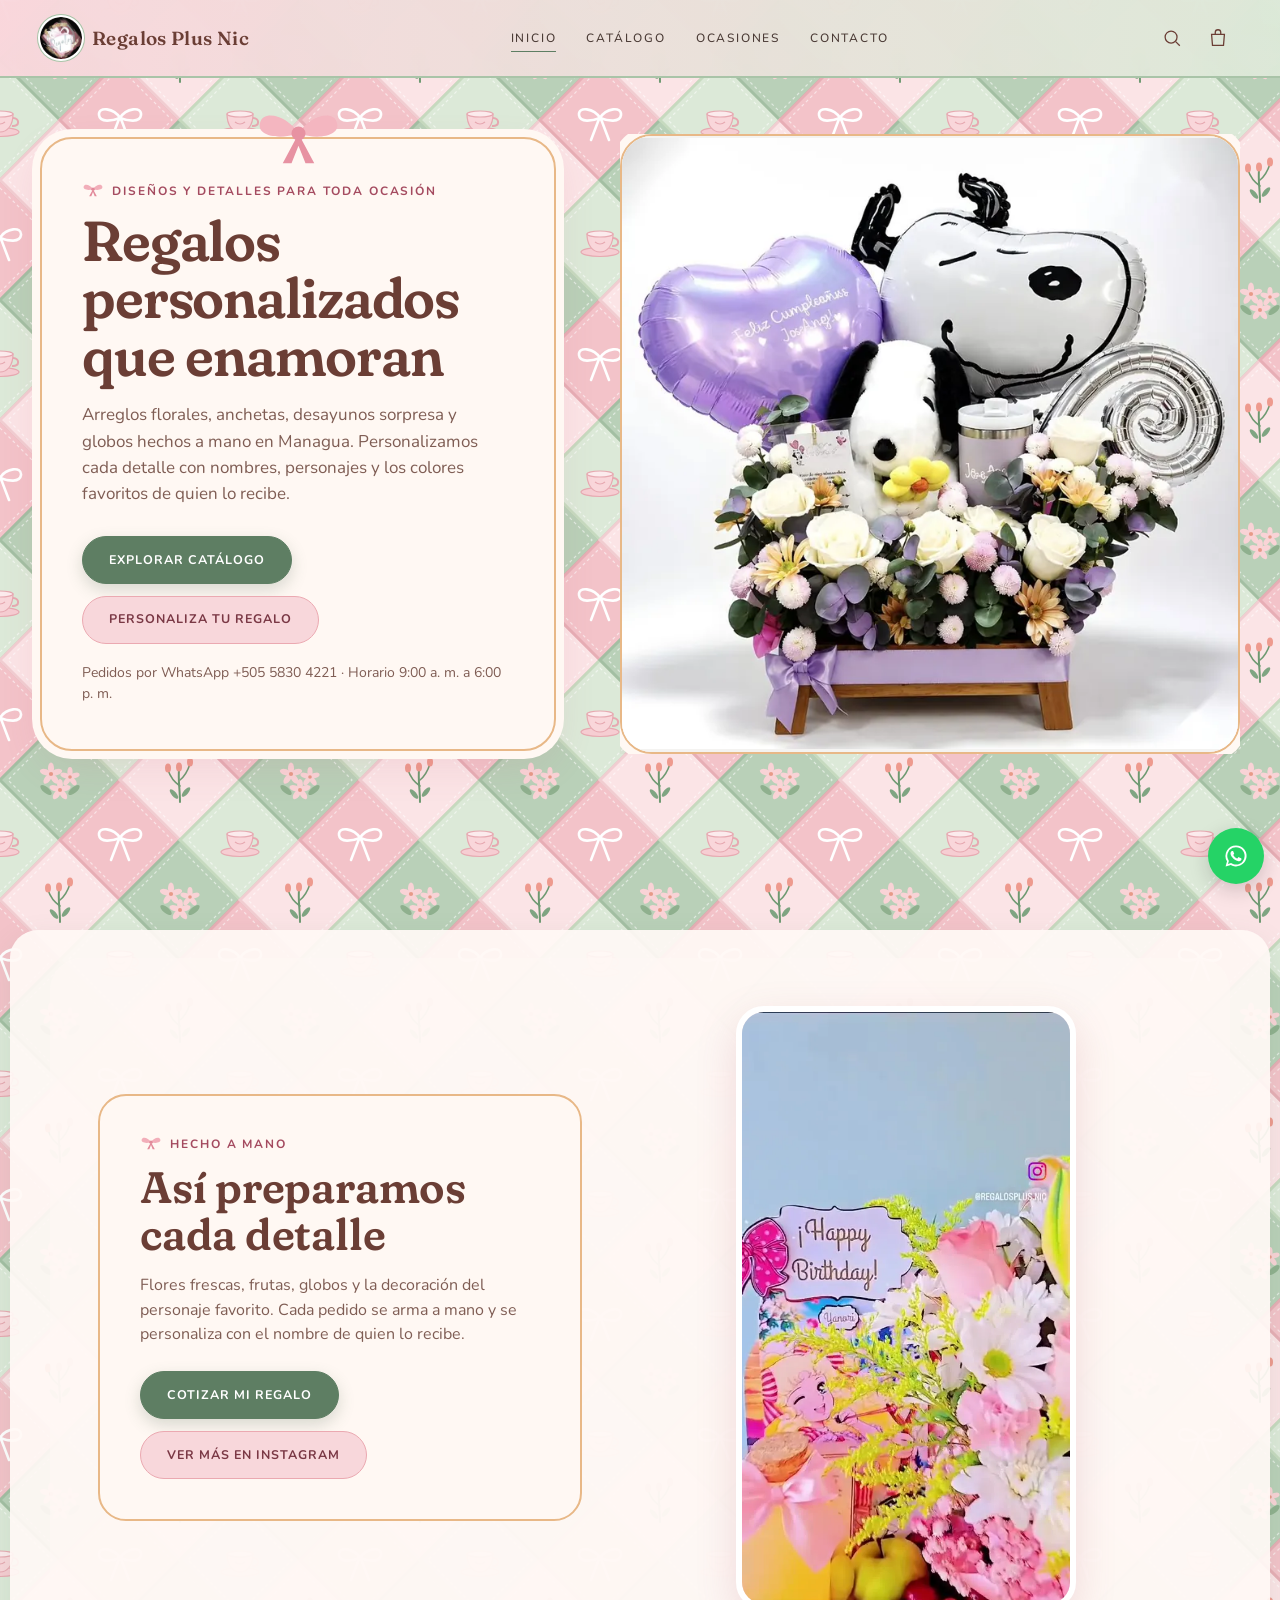
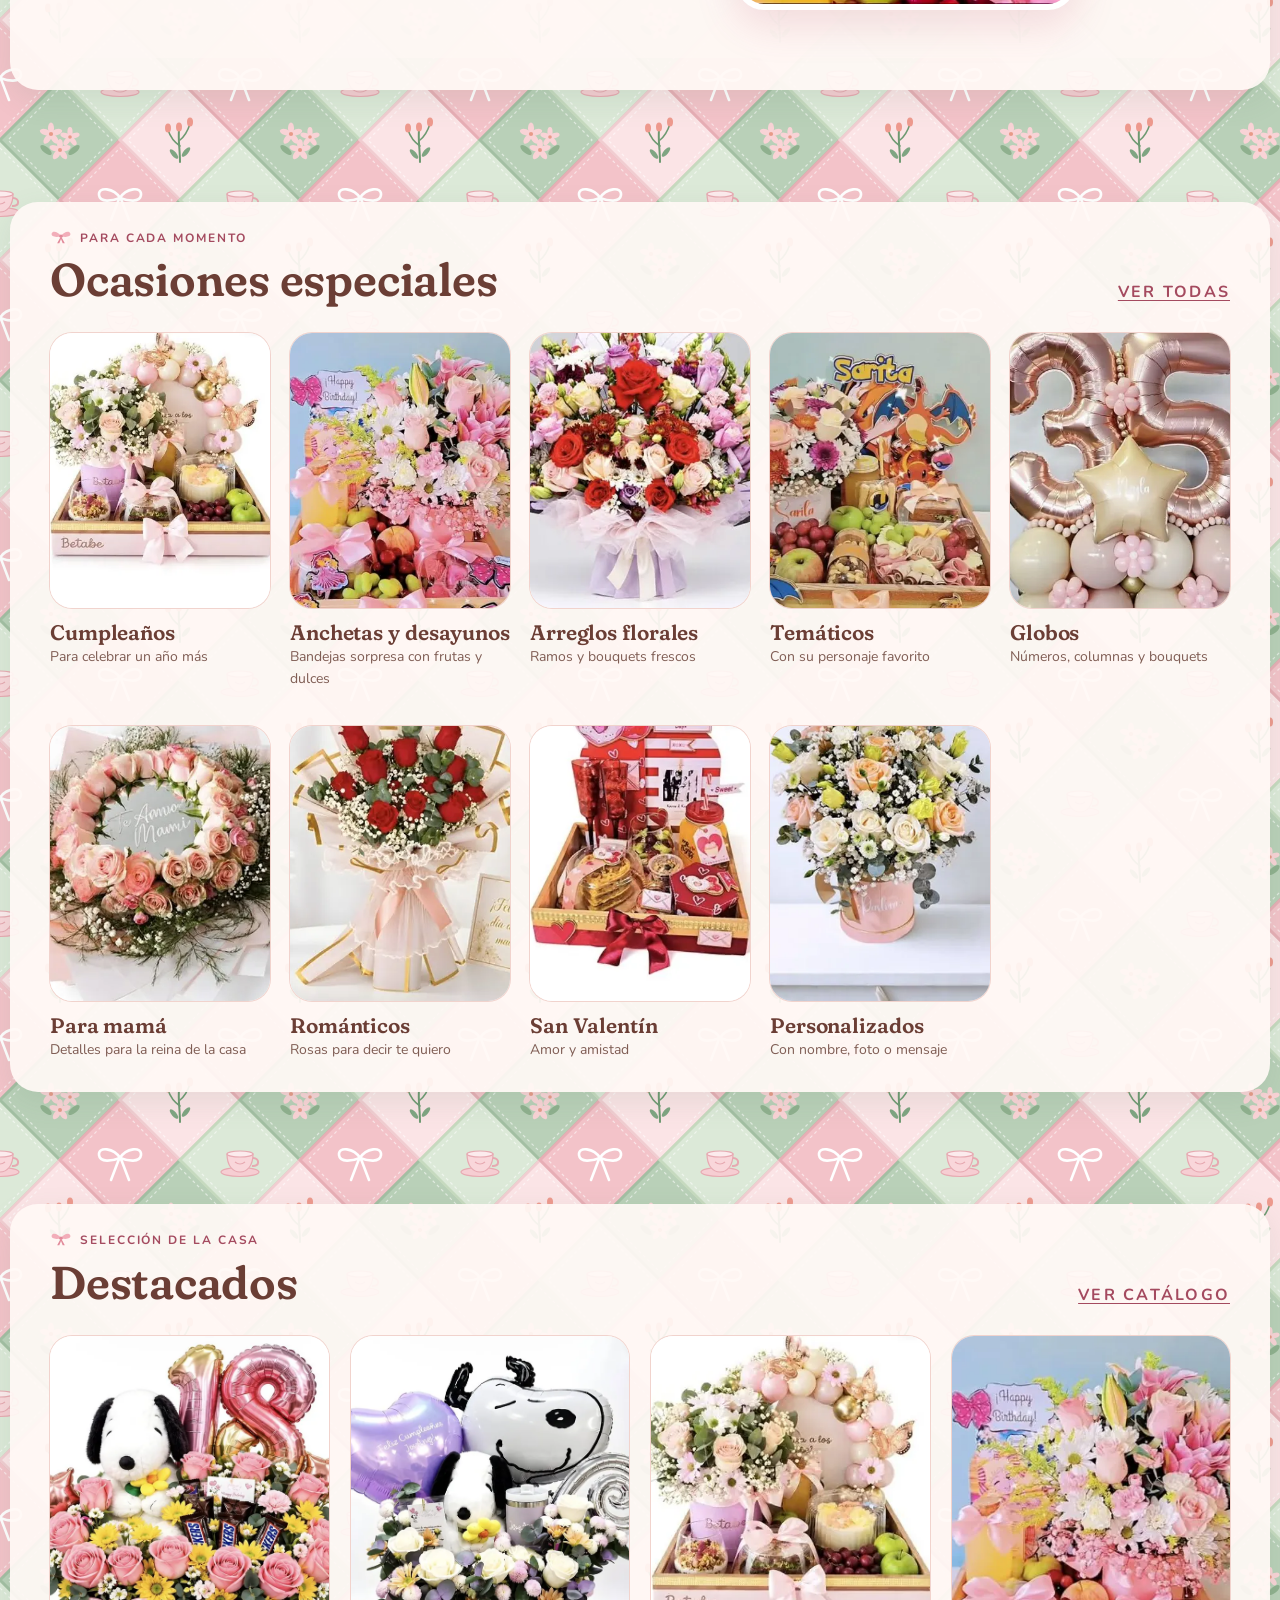
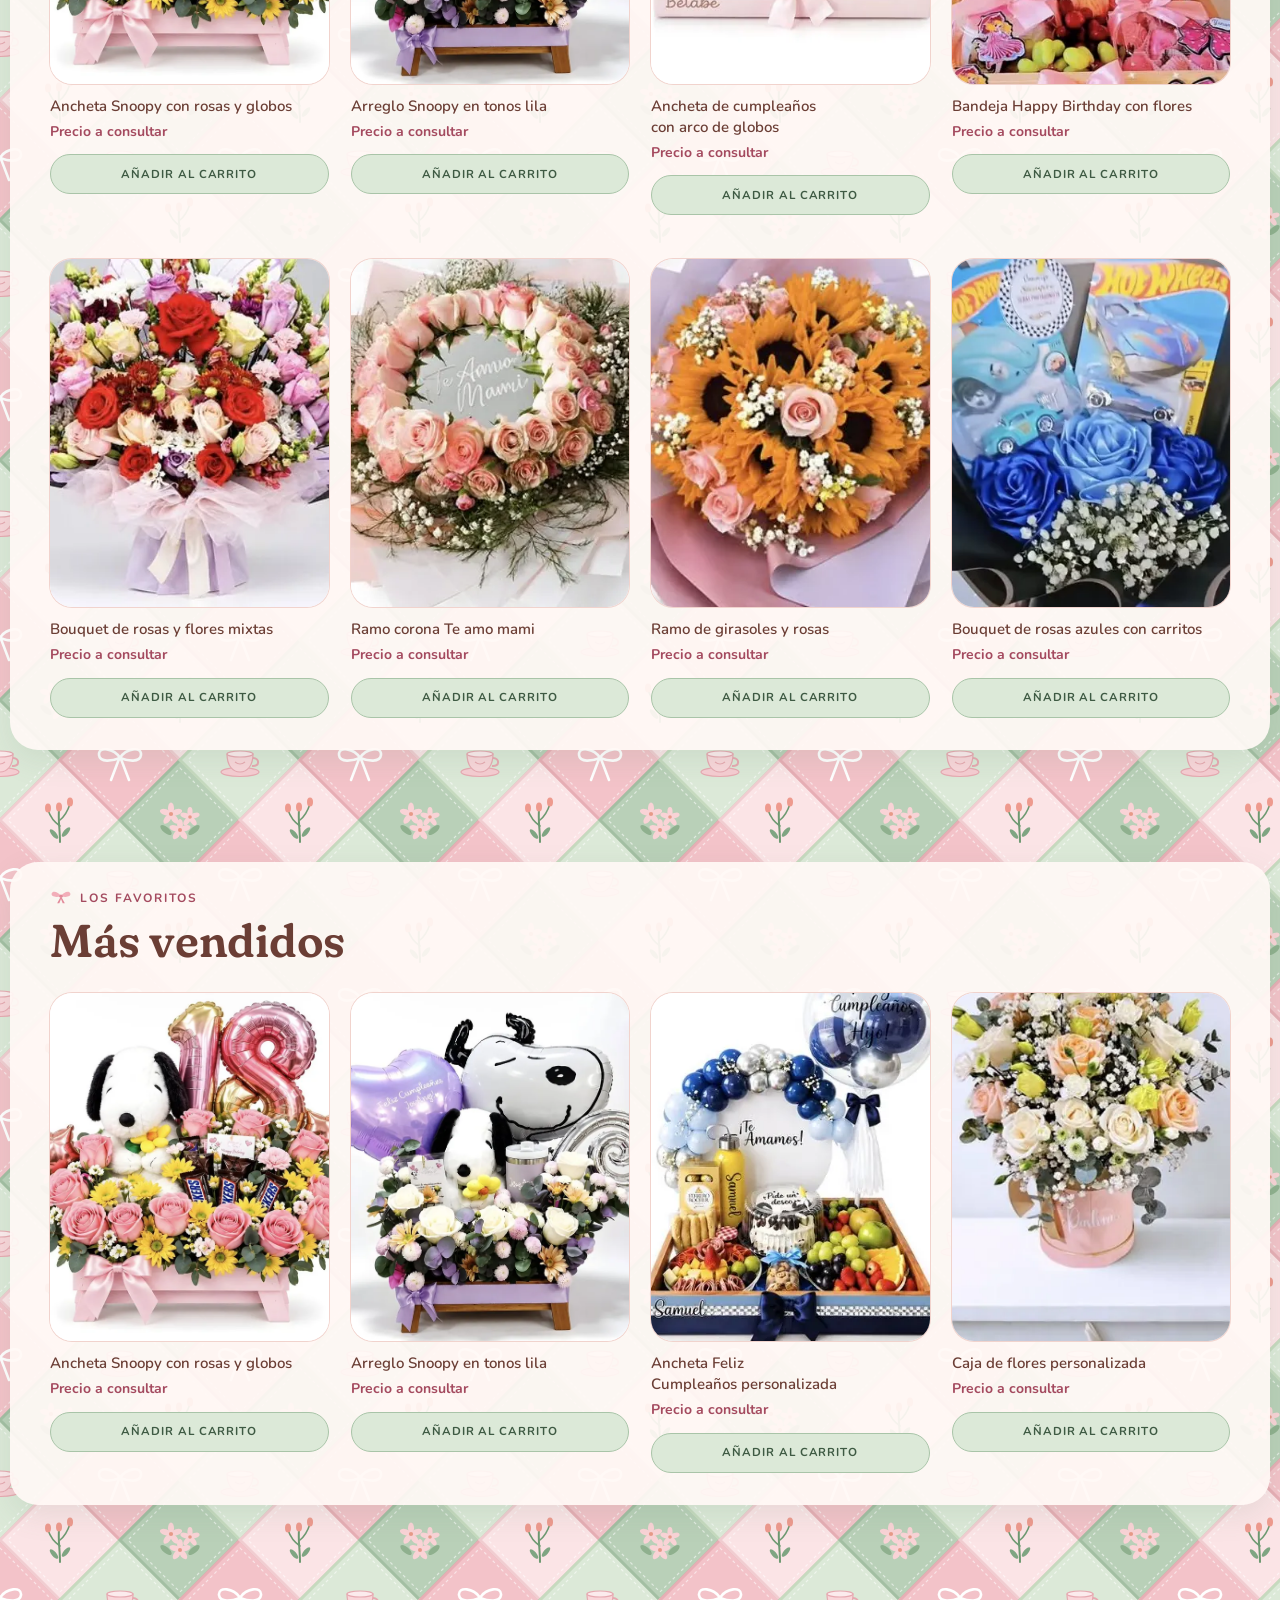
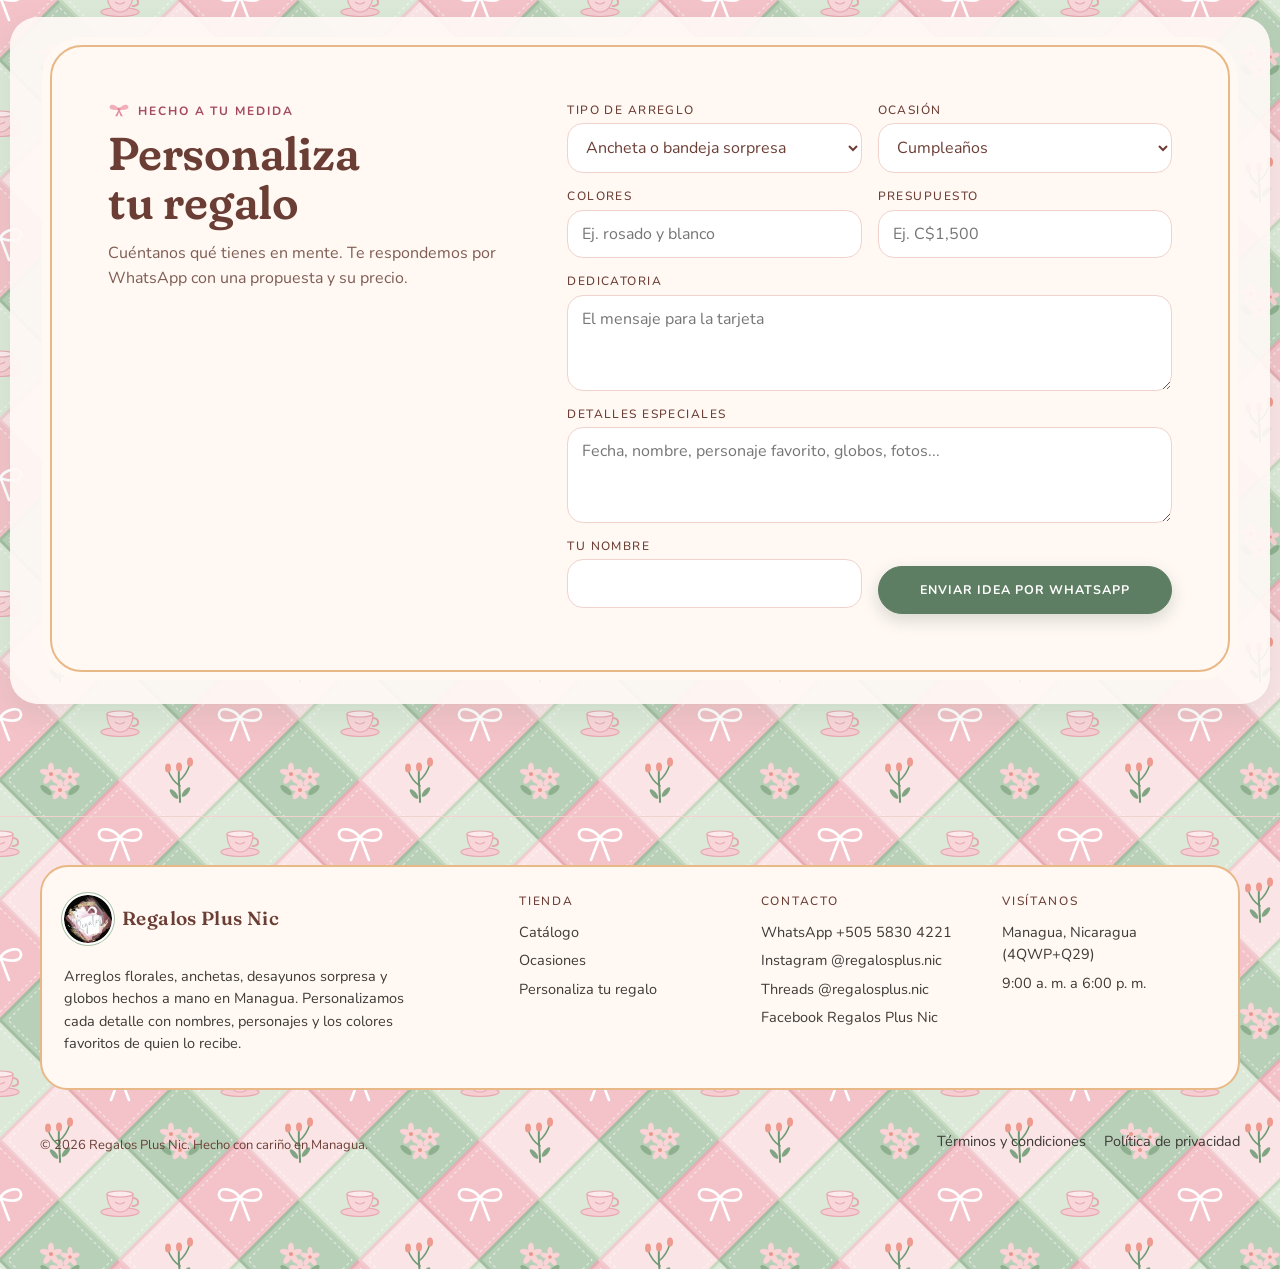
==== commit a0656979: "Fondo patchwork rosa y verde, botones y menú con paleta salvia/rosa Co-Authored-By: Claude Opus 5.5 " ====
--- a/index.html
+++ b/index.html
@@ -407,6 +407,40 @@
 .wa-fab{background:#25D366;color:#fff}
 .sheet{background:var(--cream)}
 .modal-card{background:var(--cream)}
+
+/* ---- Tema patchwork rosa + verde salvia (nov 2026) ---- */
+:root{--sage:#5E7E63;--sage-dark:#4C6A51;--sage-soft:#DCE9D8;--sage-mid:#A9C4A8;--pink-soft:#F8D7DB;--pink:#EBA9B1;--terra:#C08470;--paper:rgba(255,249,246,.93)}
+body{background:#FBE4E6 url("fondo-patchwork.svg") 0 0/240px repeat}
+body::before{background:#F9DDE0}
+.hero,.stripes,.foot,.reel{background:transparent}
+.hero{border-bottom:0}
+/* contenido sobre "papel" para que se lea encima del fondo */
+.sec>.wrap,#view>section.wrap,#view>.wrap{background:var(--paper);border-radius:28px;padding-top:28px;padding-bottom:32px;box-shadow:0 10px 30px rgba(94,126,99,.12);margin-left:max(10px,env(safe-area-inset-left,0px));margin-right:max(10px,env(safe-area-inset-right,0px))}
+@media (min-width:1300px){.sec>.wrap,#view>section.wrap,#view>.wrap{margin-left:auto;margin-right:auto}}
+#view>section.wrap{margin-top:20px;margin-bottom:12px}
+.reel{background:rgba(255,249,246,.6)}
+/* botones: verde salvia (principal) y rosa (secundario) */
+.btn{background:var(--sage);border-color:var(--sage);color:#fff;box-shadow:0 6px 16px rgba(76,106,81,.22)}
+.btn-ghost{background:var(--pink-soft);color:#7A3845;border-color:var(--pink);box-shadow:none}
+.btn-soft{background:var(--sage-soft);color:#3E5A43;border-color:var(--sage-mid);box-shadow:none}
+.btn-blush{background:var(--pink);border-color:var(--pink);color:#5A2A33}
+.band .btn{background:#fff;color:var(--sage-dark);border-color:#fff}
+@media (hover:hover) and (pointer:fine){.btn:hover{background:var(--sage-dark);border-color:var(--sage-dark)}.btn-ghost:hover{background:var(--pink);color:#5A2A33;border-color:var(--pink)}.btn-soft:hover{background:var(--sage);color:#fff;border-color:var(--sage)}.band .btn:hover{background:var(--sage-soft);color:var(--sage-dark)}}
+.chip{background:#fff;border-color:var(--sage-mid)}
+.chip[aria-pressed="true"]{background:var(--sage);border-color:var(--sage);color:#fff}
+.in:focus{border-color:var(--sage)}
+.badge{background:var(--terra)}
+/* menú de inicio: barra superior y menú lateral */
+.hdr{background:linear-gradient(90deg,rgba(249,215,220,.96),rgba(220,233,216,.96));border-bottom:2px solid var(--sage-mid)}
+.brand img{box-shadow:0 0 0 2px #fff,0 0 0 3px var(--sage-mid)}
+.nav a{color:#4A3A35}
+.nav a::after{background:var(--sage)}
+#menuSheet{background:linear-gradient(180deg,#FCE9EB 0%,#EEF5EC 100%)}
+#menuSheet .sheet-head{background:linear-gradient(90deg,#F8D7DB,#DCE9D8);border-bottom:2px solid var(--sage-mid)}
+#menuSheet .label{color:var(--sage-dark)}
+.mnav a{border-radius:16px;padding-left:14px;padding-right:14px;margin-bottom:6px;background:rgba(255,255,255,.7);border:1px solid var(--pink-soft)}
+.mnav a:nth-child(even){border-color:var(--sage-soft)}
+@media (hover:hover) and (pointer:fine){.mnav a:hover{background:var(--sage);color:#fff;border-color:var(--sage)}}
 </style>
 <div id="app"></div>
 <script type="application/json" id="store-data">{"v": 1, "settings": {"name": "Regalos Plus Nic", "logo": {"src": "logo-192.webp"}, "eyebrow": "Diseños y detalles para toda ocasión", "heroTitle": "Regalos personalizados que enamoran", "heroText": "Arreglos florales, anchetas, desayunos sorpresa y globos hechos a mano en Managua. Personalizamos cada detalle con nombres, personajes y los colores favoritos de quien lo recibe.", "heroImg": {"src": "p5.webp"}, "whatsapp": "50558304221", "instagram": "regalosplus.nic", "threads": "regalosplus.nic", "facebook": "Regalos Plus Nic", "phone": "+505 5830 4221", "email": "", "address": "Managua, Nicaragua (4QWP+Q29)", "hours": "9:00 a. m. a 6:00 p. m.", "currency": "C$", "payments": ["Efectivo contra entrega", "Transferencia bancaria"], "pickup": "Coordina tu entrega o retiro por WhatsApp."}, "categories": [{"id": "cumpleanos", "name": "Cumpleaños", "desc": "Para celebrar un año más", "img": {"src": "p1.webp"}, "visible": true}, {"id": "anchetas", "name": "Anchetas y desayunos", "desc": "Bandejas sorpresa con frutas y dulces", "img": {"src": "p2.webp"}, "visible": true}, {"id": "flores", "name": "Arreglos florales", "desc": "Ramos y bouquets frescos", "img": {"src": "p6.webp"}, "visible": true}, {"id": "tematicos", "name": "Temáticos", "desc": "Con su personaje favorito", "img": {"src": "p8.webp"}, "visible": true}, {"id": "globos", "name": "Globos", "desc": "Números, columnas y bouquets", "img": {"src": "p22.webp"}, "visible": true}, {"id": "madre", "name": "Para mamá", "desc": "Detalles para la reina de la casa", "img": {"src": "p17.webp"}, "visible": true}, {"id": "romanticos", "name": "Románticos", "desc": "Rosas para decir te quiero", "img": {"src": "p18.webp"}, "visible": true}, {"id": "sanvalentin", "name": "San Valentín", "desc": "Amor y amistad", "img": {"src": "p24.webp"}, "visible": true}, {"id": "personalizados", "name": "Personalizados", "desc": "Con nombre, foto o mensaje", "img": {"src": "p28.webp"}, "visible": true}], "products": [{"id": "p4", "slug": "ancheta-snoopy-con-rosas-y-globos", "name": "Ancheta Snoopy con rosas y globos", "desc": "Peluche de Snoopy, rosas rosadas, margaritas, chocolates y globos metalizados con el número de años. Base de madera rosada con lazo.", "price": 0, "compareAt": null, "cats": ["cumpleanos", "tematicos", "flores"], "tag": "", "stock": true, "featured": true, "best": true, "published": true, "img": {"src": "p4.webp"}, "options": [{"name": "Nombre o dedicatoria", "type": "text", "choices": []}]}, {"id": "p5", "slug": "arreglo-snoopy-en-tonos-lila", "name": "Arreglo Snoopy en tonos lila", "desc": "Peluche de Snoopy, termo personalizado con nombre, rosas blancas, flores lila y globos con mensaje de cumpleaños.", "price": 0, "compareAt": null, "cats": ["cumpleanos", "tematicos"], "tag": "", "stock": true, "featured": true, "best": true, "published": true, "img": {"src": "p5.webp"}, "options": [{"name": "Nombre o dedicatoria", "type": "text", "choices": []}]}, {"id": "p1", "slug": "ancheta-de-cumpleanos-con-arco-de-globos", "name": "Ancheta de cumpleaños con arco de globos", "desc": "Bandeja con flores, frutas, postre y detalles dulces, coronada con un arco de globos y mariposas. Personalizada con el nombre.", "price": 0, "compareAt": null, "cats": ["cumpleanos", "anchetas"], "tag": "", "stock": true, "featured": true, "best": false, "published": true, "img": {"src": "p1.webp"}, "options": [{"name": "Nombre o dedicatoria", "type": "text", "choices": []}]}, {"id": "p2", "slug": "bandeja-happy-birthday-con-flores", "name": "Bandeja Happy Birthday con flores", "desc": "Flores frescas, frutas, jugo natural, chocolates y decoración temática de cumpleaños con el nombre de quien la recibe.", "price": 0, "compareAt": null, "cats": ["cumpleanos", "anchetas"], "tag": "", "stock": true, "featured": true, "best": false, "published": true, "img": {"src": "p2.webp"}, "options": [{"name": "Nombre o dedicatoria", "type": "text", "choices": []}]}, {"id": "p3", "slug": "ancheta-feliz-cumpleanos-personalizada", "name": "Ancheta Feliz Cumpleaños personalizada", "desc": "Globo burbuja con mensaje, pastel, frutas, tabla de embutidos, chocolates y termo con nombre. Base decorada a juego.", "price": 0, "compareAt": null, "cats": ["cumpleanos", "anchetas"], "tag": "", "stock": true, "featured": false, "best": true, "published": true, "img": {"src": "p3.webp"}, "options": [{"name": "Nombre o dedicatoria", "type": "text", "choices": []}]}, {"id": "p6", "slug": "bouquet-de-rosas-y-flores-mixtas", "name": "Bouquet de rosas y flores mixtas", "desc": "Gran bouquet de rosas rojas, rosadas y lila con flores de temporada, envuelto en tul y papel coreano.", "price": 0, "compareAt": null, "cats": ["flores", "romanticos"], "tag": "", "stock": true, "featured": true, "best": false, "published": true, "img": {"src": "p6.webp"}, "options": [{"name": "Nombre o dedicatoria", "type": "text", "choices": []}]}, {"id": "p17", "slug": "ramo-corona-te-amo-mami", "name": "Ramo corona Te amo mami", "desc": "Ramo en forma de corona con rosas en tonos durazno, gypsophila y mensaje al centro. Ideal para mamá.", "price": 0, "compareAt": null, "cats": ["madre", "flores"], "tag": "", "stock": true, "featured": true, "best": false, "published": true, "img": {"src": "p17.webp"}, "options": [{"name": "Nombre o dedicatoria", "type": "text", "choices": []}]}, {"id": "p28", "slug": "caja-de-flores-personalizada", "name": "Caja de flores personalizada", "desc": "Caja redonda con rosas, flores de temporada y el nombre de quien recibe en la tapa.", "price": 0, "compareAt": null, "cats": ["flores", "personalizados"], "tag": "", "stock": true, "featured": false, "best": true, "published": true, "img": {"src": "p28.webp"}, "options": [{"name": "Nombre o dedicatoria", "type": "text", "choices": []}]}, {"id": "p21", "slug": "ramo-de-girasoles-y-rosas", "name": "Ramo de girasoles y rosas", "desc": "Girasoles con rosas rosadas y gypsophila en papel lila. Alegre y luminoso.", "price": 0, "compareAt": null, "cats": ["flores"], "tag": "", "stock": true, "featured": true, "best": true, "published": true, "img": {"src": "p21.webp"}, "options": [{"name": "Nombre o dedicatoria", "type": "text", "choices": []}]}, {"id": "p18", "slug": "ramo-de-rosas-rojas", "name": "Ramo de rosas rojas", "desc": "Rosas rojas con eucalipto y gypsophila, envueltas en papel con borde dorado y tul.", "price": 0, "compareAt": null, "cats": ["madre", "romanticos", "flores"], "tag": "", "stock": true, "featured": false, "best": true, "published": true, "img": {"src": "p18.webp"}, "options": [{"name": "Nombre o dedicatoria", "type": "text", "choices": []}]}, {"id": "p10", "slug": "ramo-de-rosas-y-margaritas-en-tonos-durazno", "name": "Ramo de rosas y margaritas en tonos durazno", "desc": "Rosas, margaritas y gypsophila en tonos suaves, envueltas en papel crema.", "price": 0, "compareAt": null, "cats": ["flores"], "tag": "", "stock": true, "featured": false, "best": false, "published": true, "img": {"src": "p10.webp"}, "options": [{"name": "Nombre o dedicatoria", "type": "text", "choices": []}]}, {"id": "p16", "slug": "arreglo-floral-en-copa", "name": "Arreglo floral en copa", "desc": "Lirios, rosas y flores de temporada en copa dorada. Para agradecer, felicitar o acompañar.", "price": 0, "compareAt": null, "cats": ["flores"], "tag": "", "stock": true, "featured": false, "best": false, "published": true, "img": {"src": "p16.webp"}, "options": [{"name": "Nombre o dedicatoria", "type": "text", "choices": []}]}, {"id": "p9", "slug": "bouquet-de-rosas-azules-con-carritos", "name": "Bouquet de rosas azules con carritos", "desc": "Rosas azules con gypsophila y carritos de colección. Un regalo diferente para él.", "price": 0, "compareAt": null, "cats": ["tematicos", "flores"], "tag": "", "stock": true, "featured": true, "best": false, "published": true, "img": {"src": "p9.webp"}, "options": [{"name": "Nombre o dedicatoria", "type": "text", "choices": []}]}, {"id": "p11", "slug": "caja-sorpresa-de-carritos", "name": "Caja sorpresa de carritos", "desc": "Caja decorada estilo pista de carreras con lazo y tarjeta personalizada.", "price": 0, "compareAt": null, "cats": ["tematicos", "personalizados"], "tag": "", "stock": true, "featured": false, "best": false, "published": true, "img": {"src": "p11.webp"}, "options": [{"name": "Nombre o dedicatoria", "type": "text", "choices": []}]}, {"id": "p8", "slug": "ancheta-tematica-con-su-personaje-favorito", "name": "Ancheta temática con su personaje favorito", "desc": "Flores, frutas, snacks y embutidos con la decoración del personaje favorito y el nombre de quien la recibe.", "price": 0, "compareAt": null, "cats": ["tematicos", "anchetas"], "tag": "", "stock": true, "featured": false, "best": false, "published": true, "img": {"src": "p8.webp"}, "options": [{"name": "Nombre o dedicatoria", "type": "text", "choices": []}]}, {"id": "p7", "slug": "ancheta-tematica-gamer", "name": "Ancheta temática gamer", "desc": "Snacks, bebidas y decoración de su videojuego favorito, con globos y nombre personalizado.", "price": 0, "compareAt": null, "cats": ["tematicos", "anchetas"], "tag": "", "stock": true, "featured": false, "best": false, "published": true, "img": {"src": "p7.webp"}, "options": [{"name": "Nombre o dedicatoria", "type": "text", "choices": []}]}, {"id": "p12", "slug": "ancheta-tematica-de-anime", "name": "Ancheta temática de anime", "desc": "Frutas, postres, frutos secos y decoración de su anime favorito con el nombre en la base.", "price": 0, "compareAt": null, "cats": ["tematicos", "anchetas"], "tag": "", "stock": true, "featured": false, "best": false, "published": true, "img": {"src": "p12.webp"}, "options": [{"name": "Nombre o dedicatoria", "type": "text", "choices": []}]}, {"id": "p30", "slug": "ancheta-tematica-de-magia", "name": "Ancheta temática de magia", "desc": "Frutas, jugo, dulces y decoración inspirada en el mundo de la magia, personalizada con el nombre.", "price": 0, "compareAt": null, "cats": ["tematicos", "anchetas"], "tag": "", "stock": true, "featured": false, "best": false, "published": true, "img": {"src": "p30.webp"}, "options": [{"name": "Nombre o dedicatoria", "type": "text", "choices": []}]}, {"id": "p13", "slug": "ancheta-snoopy-con-arco-de-globos", "name": "Ancheta Snoopy con arco de globos", "desc": "Arco de globos, peluche de Snoopy, frutas, embutidos, postre y nombre en la bandeja.", "price": 0, "compareAt": null, "cats": ["cumpleanos", "tematicos", "anchetas"], "tag": "", "stock": true, "featured": false, "best": false, "published": true, "img": {"src": "p13.webp"}, "options": [{"name": "Nombre o dedicatoria", "type": "text", "choices": []}]}, {"id": "p15", "slug": "ancheta-con-carino", "name": "Ancheta Con Cariño", "desc": "Arco de globos rosa y dorado, flores, frutas, postre y globo burbuja con mensaje.", "price": 0, "compareAt": null, "cats": ["anchetas", "cumpleanos"], "tag": "", "stock": true, "featured": false, "best": false, "published": true, "img": {"src": "p15.webp"}, "options": [{"name": "Nombre o dedicatoria", "type": "text", "choices": []}]}, {"id": "p23", "slug": "ancheta-con-arco-de-globos-rojos", "name": "Ancheta con arco de globos rojos", "desc": "Arco de globos rojos y dorados, rosas, frutas, embutidos y globo burbuja con nombre.", "price": 0, "compareAt": null, "cats": ["anchetas", "cumpleanos"], "tag": "", "stock": true, "featured": false, "best": false, "published": true, "img": {"src": "p23.webp"}, "options": [{"name": "Nombre o dedicatoria", "type": "text", "choices": []}]}, {"id": "p31", "slug": "ancheta-dorada-con-globo-burbuja", "name": "Ancheta dorada con globo burbuja", "desc": "Arco de globos verde y dorado, chocolates, postre y globo burbuja personalizado.", "price": 0, "compareAt": null, "cats": ["anchetas", "cumpleanos"], "tag": "", "stock": true, "featured": false, "best": false, "published": true, "img": {"src": "p31.webp"}, "options": [{"name": "Nombre o dedicatoria", "type": "text", "choices": []}]}, {"id": "p20", "slug": "caja-desayuno-con-globos", "name": "Caja desayuno con globos", "desc": "Caja con jugo, frutas, postre y flores, con racimo de globos en tonos pastel.", "price": 0, "compareAt": null, "cats": ["anchetas", "madre"], "tag": "", "stock": true, "featured": false, "best": false, "published": true, "img": {"src": "p20.webp"}, "options": [{"name": "Nombre o dedicatoria", "type": "text", "choices": []}]}, {"id": "p24", "slug": "bandeja-san-valentin", "name": "Bandeja San Valentín", "desc": "Bandeja con copas, chocolates, postre, jugo y detalles de amor y amistad con foto personalizada.", "price": 0, "compareAt": null, "cats": ["sanvalentin", "anchetas"], "tag": "", "stock": true, "featured": false, "best": false, "published": true, "img": {"src": "p24.webp"}, "options": [{"name": "Nombre o dedicatoria", "type": "text", "choices": []}]}, {"id": "p14", "slug": "bouquet-de-globos-con-numero-y-personaje", "name": "Bouquet de globos con número y personaje", "desc": "Columna de globos con el número de años y su personaje favorito.", "price": 0, "compareAt": null, "cats": ["globos", "tematicos"], "tag": "", "stock": true, "featured": false, "best": false, "published": true, "img": {"src": "p14.webp"}, "options": [{"name": "Nombre o dedicatoria", "type": "text", "choices": []}]}, {"id": "p22", "slug": "columna-de-globos-con-numero", "name": "Columna de globos con número", "desc": "Globos metalizados con el número, estrella con nombre y base de globos con flores.", "price": 0, "compareAt": null, "cats": ["globos"], "tag": "", "stock": true, "featured": false, "best": false, "published": true, "img": {"src": "p22.webp"}, "options": [{"name": "Nombre o dedicatoria", "type": "text", "choices": []}]}, {"id": "p26", "slug": "bouquet-de-globos-numero-12", "name": "Bouquet de globos número 12", "desc": "Números metalizados con flores de globo en tonos rosa y verde.", "price": 0, "compareAt": null, "cats": ["globos"], "tag": "", "stock": true, "featured": false, "best": false, "published": true, "img": {"src": "p26.webp"}, "options": [{"name": "Nombre o dedicatoria", "type": "text", "choices": []}]}, {"id": "p27", "slug": "bouquet-de-globos-quinceanera", "name": "Bouquet de globos quinceañera", "desc": "Números 15, globos con flores y estrella con nombre para celebrar sus quince.", "price": 0, "compareAt": null, "cats": ["globos", "cumpleanos"], "tag": "", "stock": true, "featured": false, "best": false, "published": true, "img": {"src": "p27.webp"}, "options": [{"name": "Nombre o dedicatoria", "type": "text", "choices": []}]}, {"id": "p19", "slug": "taza-personalizada", "name": "Taza personalizada", "desc": "Taza con diseño a tu gusto: foto, nombre o paisaje de Nicaragua.", "price": 0, "compareAt": null, "cats": ["personalizados"], "tag": "", "stock": true, "featured": false, "best": false, "published": true, "img": {"src": "p19.webp"}, "options": [{"name": "Nombre o dedicatoria", "type": "text", "choices": []}]}], "offers": [], "codes": [], "shipping": {"enabled": true, "freeFrom": 0, "eta": "Entregas en Managua. Confirma disponibilidad y costo de envío por WhatsApp.", "zones": [{"id": "z1", "dept": "Managua", "muni": "Managua", "barrio": "Managua (cualquier barrio)", "price": 0}]}}</script>
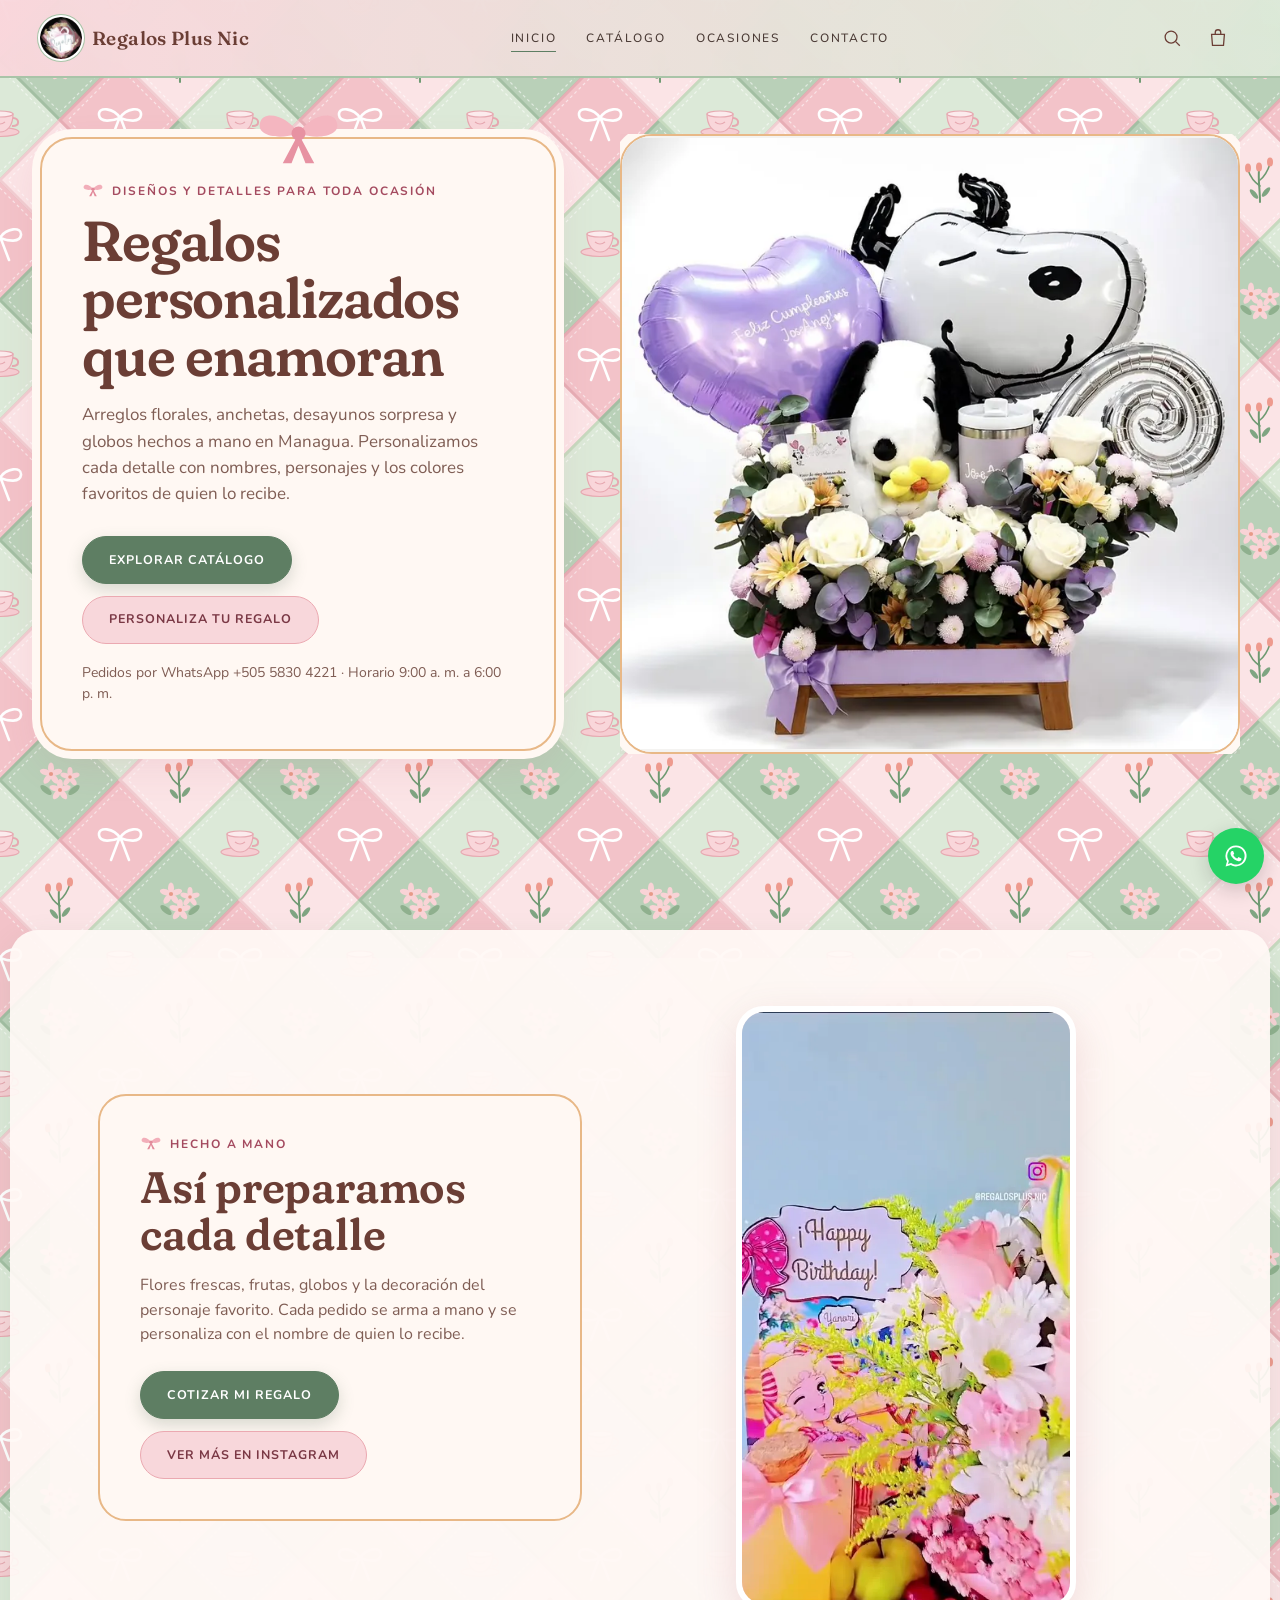
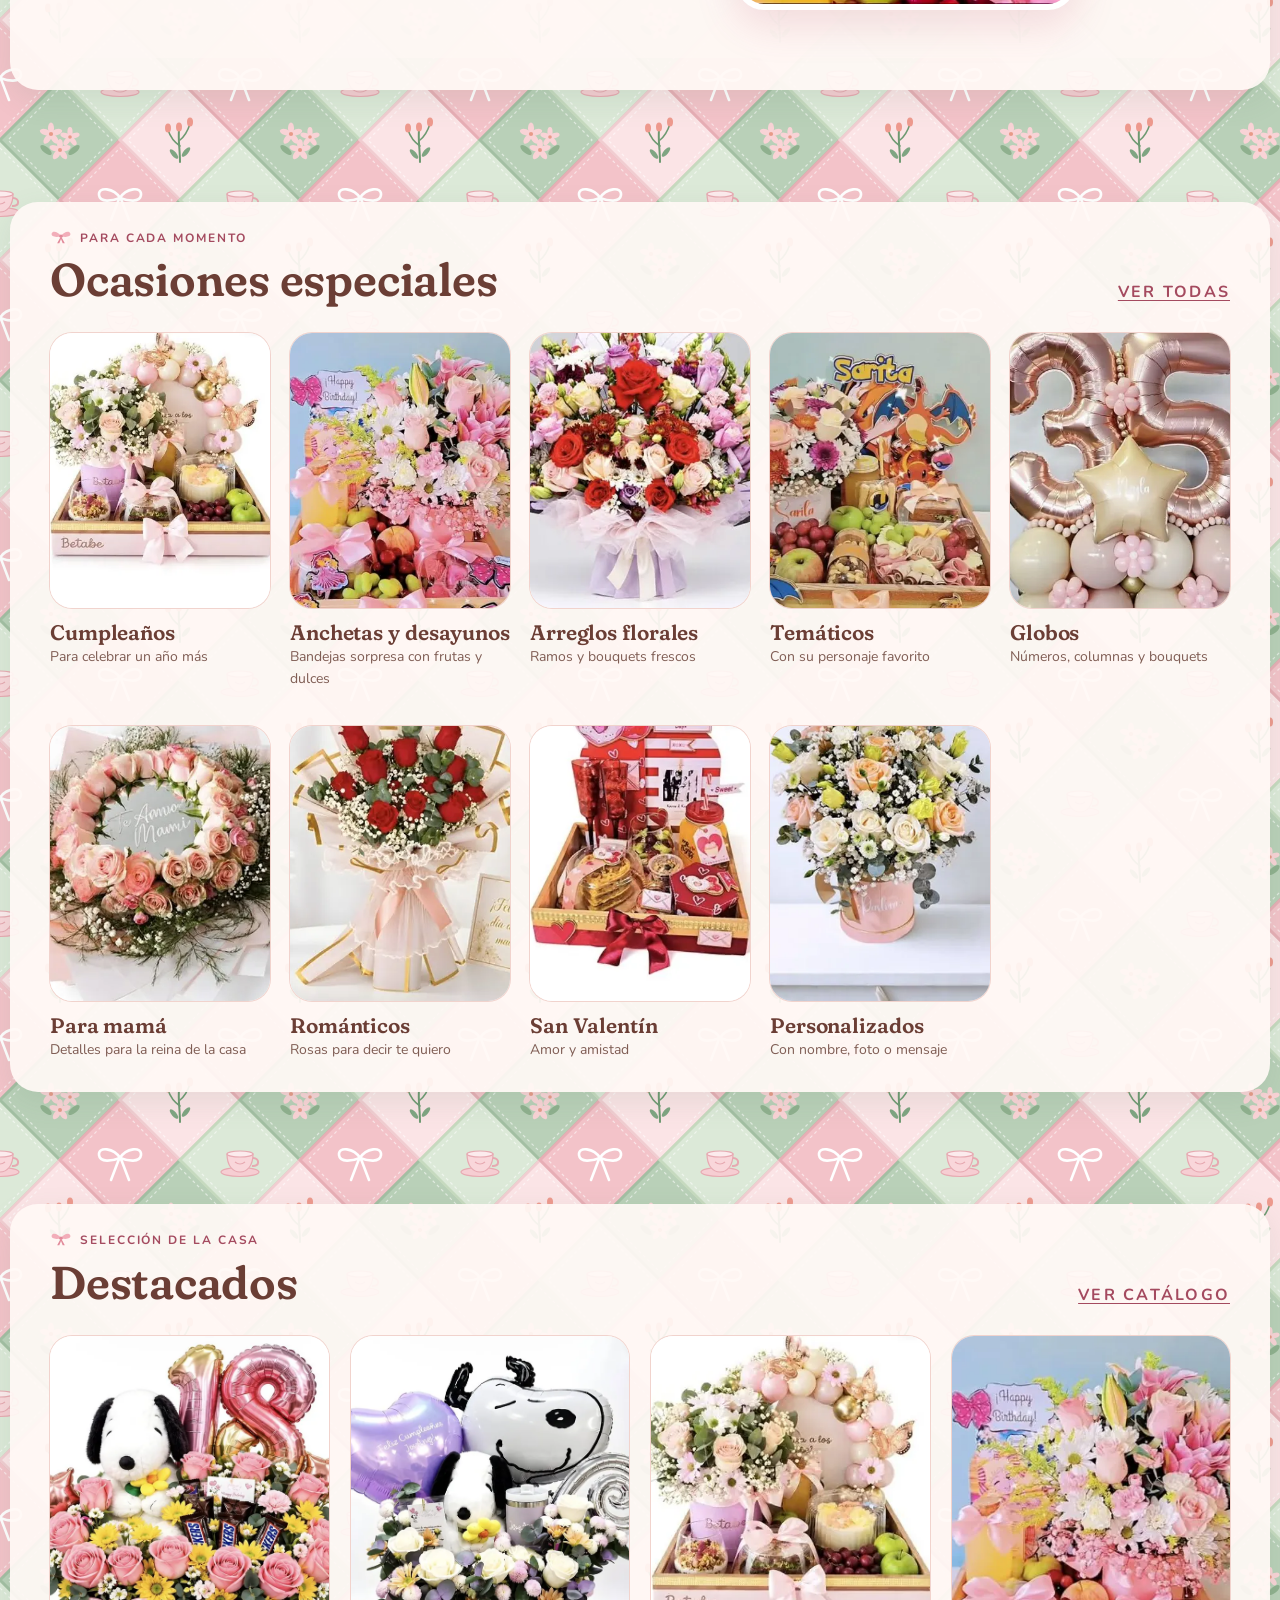
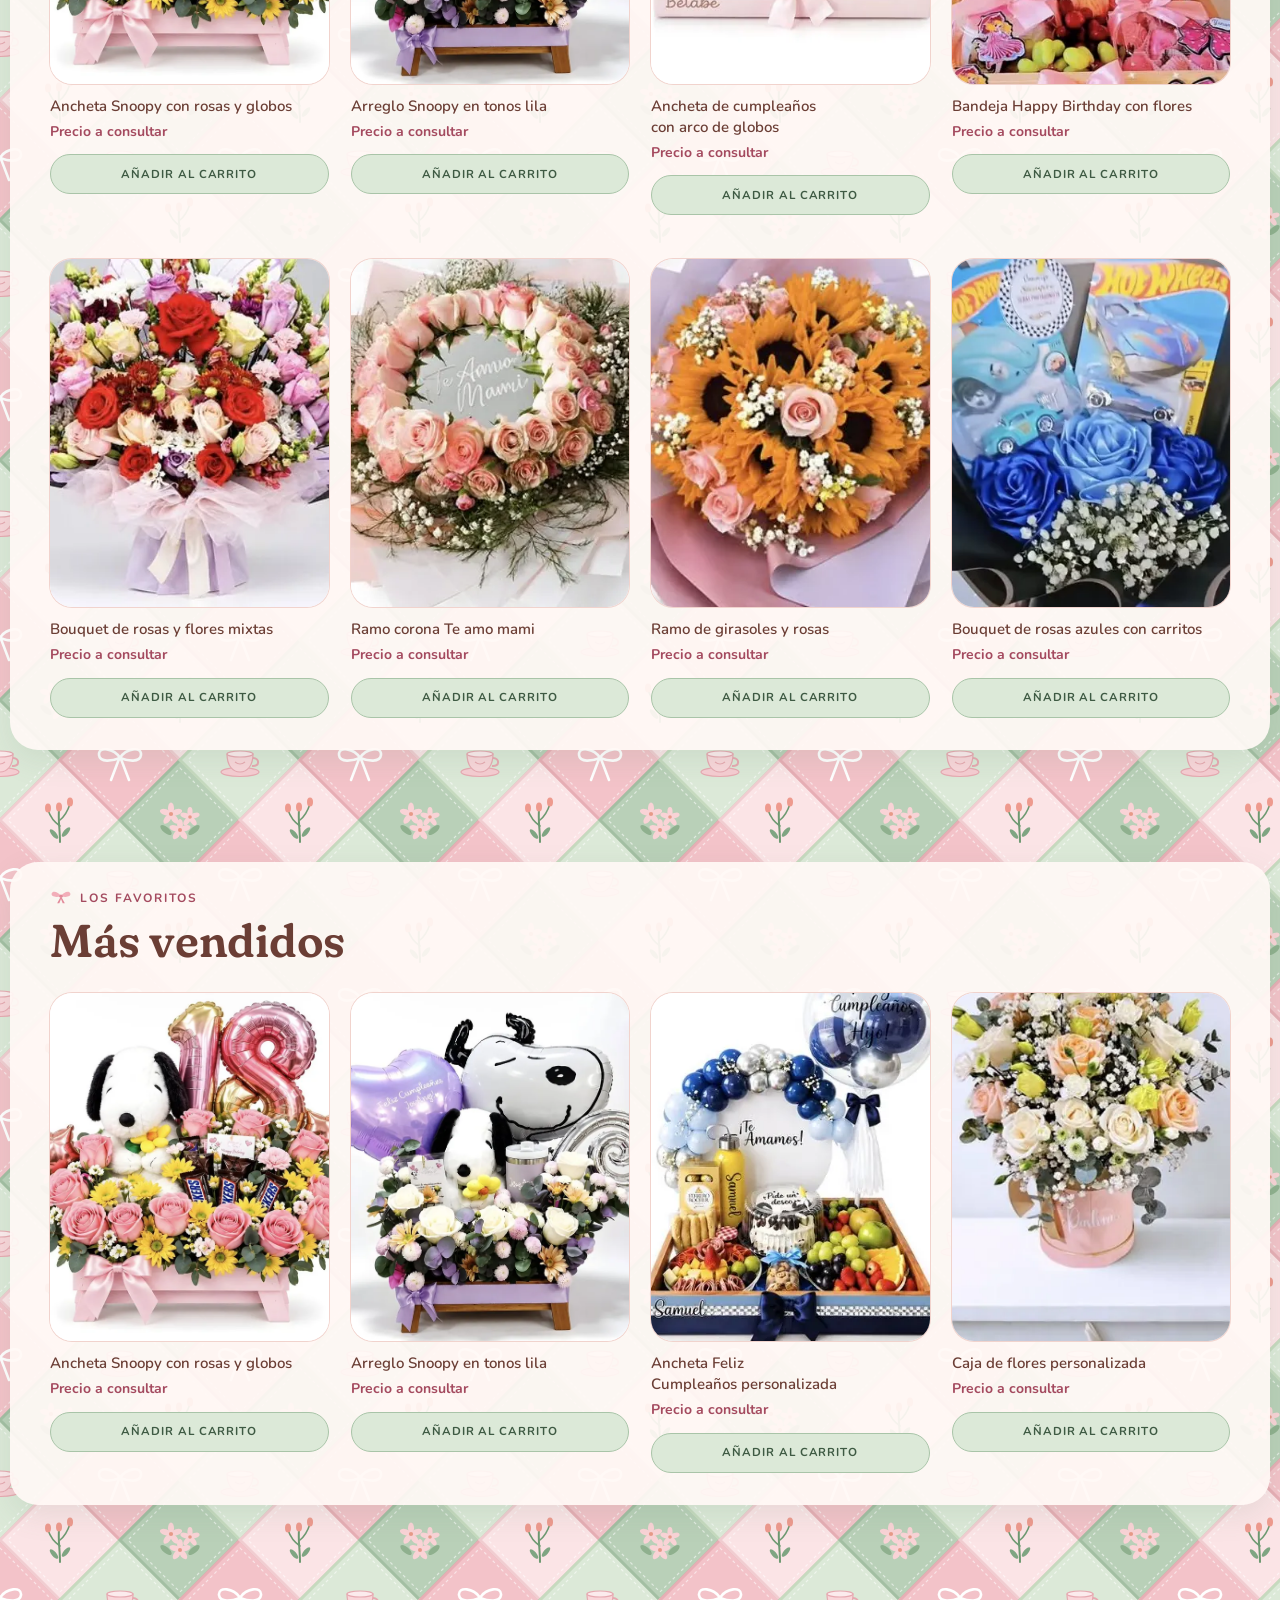
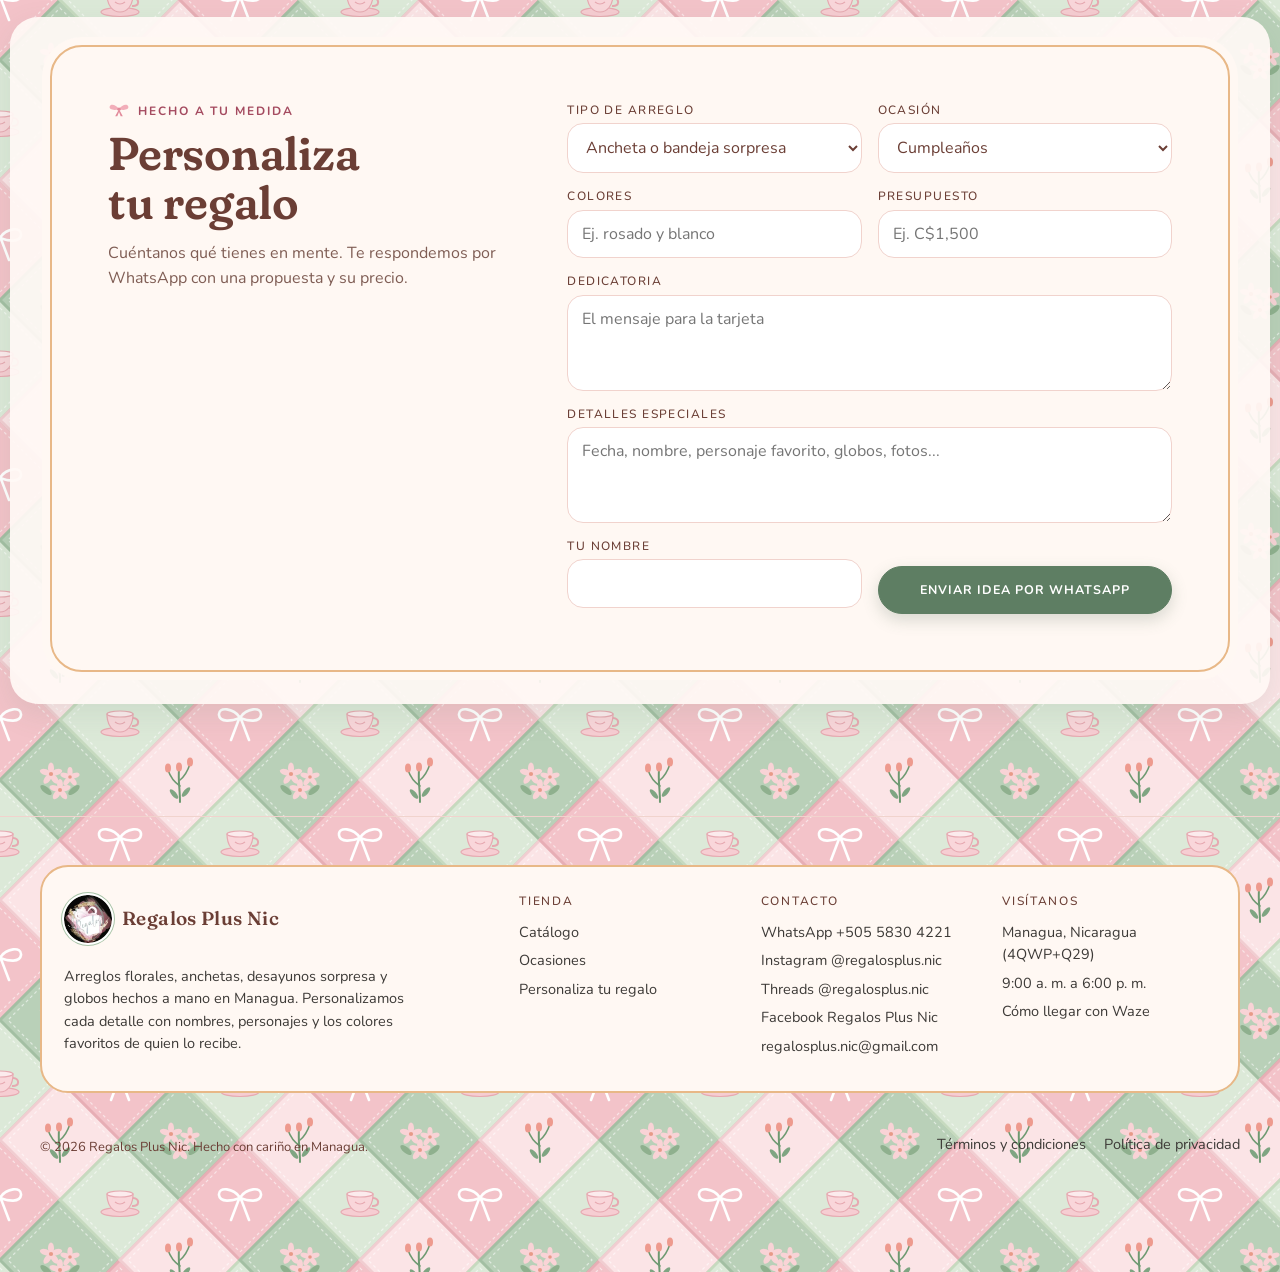
==== commit 1128aa74: "Agregar correo, Waze y Facebook al contacto" ====
--- a/index.html
+++ b/index.html
@@ -22,7 +22,7 @@
 <link rel="preload" as="style" href="https://fonts.googleapis.com/css2?family=Fraunces:opsz,wght,SOFT@9..144,500,100;9..144,600,100&family=Nunito:wght@400;600;700&display=swap">
 <link rel="stylesheet" href="https://fonts.googleapis.com/css2?family=Fraunces:opsz,wght,SOFT@9..144,500,100;9..144,600,100&family=Nunito:wght@400;600;700&display=swap" media="print" onload="this.media='all'">
 <noscript><link rel="stylesheet" href="https://fonts.googleapis.com/css2?family=Fraunces:opsz,wght,SOFT@9..144,500,100;9..144,600,100&family=Nunito:wght@400;600;700&display=swap"></noscript>
-<script type="application/ld+json">{"@context":"https://schema.org","@type":"Florist","name":"Regalos Plus Nic","description":"Regalos personalizados, arreglos florales, anchetas y desayunos sorpresa en Managua, Nicaragua. Pedidos por WhatsApp.","url":"https://josecaste251-commits.github.io/regalosplus/","logo":"https://josecaste251-commits.github.io/regalosplus/logo-192.png","image":"https://josecaste251-commits.github.io/regalosplus/p5.webp","telephone":"+505 5830 4221","priceRange":"C$","currenciesAccepted":"NIO","paymentAccepted":"Efectivo, Transferencia bancaria","address":{"@type":"PostalAddress","addressLocality":"Managua","addressCountry":"NI"},"areaServed":"Managua","sameAs":["https://instagram.com/regalosplus.nic","https://www.threads.net/@regalosplus.nic"]}</script>
+<script type="application/ld+json">{"@context":"https://schema.org","@type":"Florist","name":"Regalos Plus Nic","description":"Regalos personalizados, arreglos florales, anchetas y desayunos sorpresa en Managua, Nicaragua. Pedidos por WhatsApp.","url":"https://josecaste251-commits.github.io/regalosplus/","logo":"https://josecaste251-commits.github.io/regalosplus/logo-192.png","image":"https://josecaste251-commits.github.io/regalosplus/p5.webp","telephone":"+505 5830 4221","priceRange":"C$","currenciesAccepted":"NIO","paymentAccepted":"Efectivo, Transferencia bancaria","address":{"@type":"PostalAddress","addressLocality":"Managua","addressCountry":"NI"},"email":"regalosplus.nic@gmail.com","hasMap":"https://waze.com/ul/hd44tn5hnx","openingHours":"Sa 09:00-18:00","areaServed":"Managua","sameAs":["https://instagram.com/regalosplus.nic","https://www.threads.net/@regalosplus.nic","https://www.facebook.com/search/top?q=Regalos%20Plus%20Nic"]}</script>
 <script src="analytics.js" defer></script>
 </head><body>
 <style id="app-style">
@@ -443,7 +443,7 @@
 @media (hover:hover) and (pointer:fine){.mnav a:hover{background:var(--sage);color:#fff;border-color:var(--sage)}}
 </style>
 <div id="app"></div>
-<script type="application/json" id="store-data">{"v": 1, "settings": {"name": "Regalos Plus Nic", "logo": {"src": "logo-192.webp"}, "eyebrow": "Diseños y detalles para toda ocasión", "heroTitle": "Regalos personalizados que enamoran", "heroText": "Arreglos florales, anchetas, desayunos sorpresa y globos hechos a mano en Managua. Personalizamos cada detalle con nombres, personajes y los colores favoritos de quien lo recibe.", "heroImg": {"src": "p5.webp"}, "whatsapp": "50558304221", "instagram": "regalosplus.nic", "threads": "regalosplus.nic", "facebook": "Regalos Plus Nic", "phone": "+505 5830 4221", "email": "", "address": "Managua, Nicaragua (4QWP+Q29)", "hours": "9:00 a. m. a 6:00 p. m.", "currency": "C$", "payments": ["Efectivo contra entrega", "Transferencia bancaria"], "pickup": "Coordina tu entrega o retiro por WhatsApp."}, "categories": [{"id": "cumpleanos", "name": "Cumpleaños", "desc": "Para celebrar un año más", "img": {"src": "p1.webp"}, "visible": true}, {"id": "anchetas", "name": "Anchetas y desayunos", "desc": "Bandejas sorpresa con frutas y dulces", "img": {"src": "p2.webp"}, "visible": true}, {"id": "flores", "name": "Arreglos florales", "desc": "Ramos y bouquets frescos", "img": {"src": "p6.webp"}, "visible": true}, {"id": "tematicos", "name": "Temáticos", "desc": "Con su personaje favorito", "img": {"src": "p8.webp"}, "visible": true}, {"id": "globos", "name": "Globos", "desc": "Números, columnas y bouquets", "img": {"src": "p22.webp"}, "visible": true}, {"id": "madre", "name": "Para mamá", "desc": "Detalles para la reina de la casa", "img": {"src": "p17.webp"}, "visible": true}, {"id": "romanticos", "name": "Románticos", "desc": "Rosas para decir te quiero", "img": {"src": "p18.webp"}, "visible": true}, {"id": "sanvalentin", "name": "San Valentín", "desc": "Amor y amistad", "img": {"src": "p24.webp"}, "visible": true}, {"id": "personalizados", "name": "Personalizados", "desc": "Con nombre, foto o mensaje", "img": {"src": "p28.webp"}, "visible": true}], "products": [{"id": "p4", "slug": "ancheta-snoopy-con-rosas-y-globos", "name": "Ancheta Snoopy con rosas y globos", "desc": "Peluche de Snoopy, rosas rosadas, margaritas, chocolates y globos metalizados con el número de años. Base de madera rosada con lazo.", "price": 0, "compareAt": null, "cats": ["cumpleanos", "tematicos", "flores"], "tag": "", "stock": true, "featured": true, "best": true, "published": true, "img": {"src": "p4.webp"}, "options": [{"name": "Nombre o dedicatoria", "type": "text", "choices": []}]}, {"id": "p5", "slug": "arreglo-snoopy-en-tonos-lila", "name": "Arreglo Snoopy en tonos lila", "desc": "Peluche de Snoopy, termo personalizado con nombre, rosas blancas, flores lila y globos con mensaje de cumpleaños.", "price": 0, "compareAt": null, "cats": ["cumpleanos", "tematicos"], "tag": "", "stock": true, "featured": true, "best": true, "published": true, "img": {"src": "p5.webp"}, "options": [{"name": "Nombre o dedicatoria", "type": "text", "choices": []}]}, {"id": "p1", "slug": "ancheta-de-cumpleanos-con-arco-de-globos", "name": "Ancheta de cumpleaños con arco de globos", "desc": "Bandeja con flores, frutas, postre y detalles dulces, coronada con un arco de globos y mariposas. Personalizada con el nombre.", "price": 0, "compareAt": null, "cats": ["cumpleanos", "anchetas"], "tag": "", "stock": true, "featured": true, "best": false, "published": true, "img": {"src": "p1.webp"}, "options": [{"name": "Nombre o dedicatoria", "type": "text", "choices": []}]}, {"id": "p2", "slug": "bandeja-happy-birthday-con-flores", "name": "Bandeja Happy Birthday con flores", "desc": "Flores frescas, frutas, jugo natural, chocolates y decoración temática de cumpleaños con el nombre de quien la recibe.", "price": 0, "compareAt": null, "cats": ["cumpleanos", "anchetas"], "tag": "", "stock": true, "featured": true, "best": false, "published": true, "img": {"src": "p2.webp"}, "options": [{"name": "Nombre o dedicatoria", "type": "text", "choices": []}]}, {"id": "p3", "slug": "ancheta-feliz-cumpleanos-personalizada", "name": "Ancheta Feliz Cumpleaños personalizada", "desc": "Globo burbuja con mensaje, pastel, frutas, tabla de embutidos, chocolates y termo con nombre. Base decorada a juego.", "price": 0, "compareAt": null, "cats": ["cumpleanos", "anchetas"], "tag": "", "stock": true, "featured": false, "best": true, "published": true, "img": {"src": "p3.webp"}, "options": [{"name": "Nombre o dedicatoria", "type": "text", "choices": []}]}, {"id": "p6", "slug": "bouquet-de-rosas-y-flores-mixtas", "name": "Bouquet de rosas y flores mixtas", "desc": "Gran bouquet de rosas rojas, rosadas y lila con flores de temporada, envuelto en tul y papel coreano.", "price": 0, "compareAt": null, "cats": ["flores", "romanticos"], "tag": "", "stock": true, "featured": true, "best": false, "published": true, "img": {"src": "p6.webp"}, "options": [{"name": "Nombre o dedicatoria", "type": "text", "choices": []}]}, {"id": "p17", "slug": "ramo-corona-te-amo-mami", "name": "Ramo corona Te amo mami", "desc": "Ramo en forma de corona con rosas en tonos durazno, gypsophila y mensaje al centro. Ideal para mamá.", "price": 0, "compareAt": null, "cats": ["madre", "flores"], "tag": "", "stock": true, "featured": true, "best": false, "published": true, "img": {"src": "p17.webp"}, "options": [{"name": "Nombre o dedicatoria", "type": "text", "choices": []}]}, {"id": "p28", "slug": "caja-de-flores-personalizada", "name": "Caja de flores personalizada", "desc": "Caja redonda con rosas, flores de temporada y el nombre de quien recibe en la tapa.", "price": 0, "compareAt": null, "cats": ["flores", "personalizados"], "tag": "", "stock": true, "featured": false, "best": true, "published": true, "img": {"src": "p28.webp"}, "options": [{"name": "Nombre o dedicatoria", "type": "text", "choices": []}]}, {"id": "p21", "slug": "ramo-de-girasoles-y-rosas", "name": "Ramo de girasoles y rosas", "desc": "Girasoles con rosas rosadas y gypsophila en papel lila. Alegre y luminoso.", "price": 0, "compareAt": null, "cats": ["flores"], "tag": "", "stock": true, "featured": true, "best": true, "published": true, "img": {"src": "p21.webp"}, "options": [{"name": "Nombre o dedicatoria", "type": "text", "choices": []}]}, {"id": "p18", "slug": "ramo-de-rosas-rojas", "name": "Ramo de rosas rojas", "desc": "Rosas rojas con eucalipto y gypsophila, envueltas en papel con borde dorado y tul.", "price": 0, "compareAt": null, "cats": ["madre", "romanticos", "flores"], "tag": "", "stock": true, "featured": false, "best": true, "published": true, "img": {"src": "p18.webp"}, "options": [{"name": "Nombre o dedicatoria", "type": "text", "choices": []}]}, {"id": "p10", "slug": "ramo-de-rosas-y-margaritas-en-tonos-durazno", "name": "Ramo de rosas y margaritas en tonos durazno", "desc": "Rosas, margaritas y gypsophila en tonos suaves, envueltas en papel crema.", "price": 0, "compareAt": null, "cats": ["flores"], "tag": "", "stock": true, "featured": false, "best": false, "published": true, "img": {"src": "p10.webp"}, "options": [{"name": "Nombre o dedicatoria", "type": "text", "choices": []}]}, {"id": "p16", "slug": "arreglo-floral-en-copa", "name": "Arreglo floral en copa", "desc": "Lirios, rosas y flores de temporada en copa dorada. Para agradecer, felicitar o acompañar.", "price": 0, "compareAt": null, "cats": ["flores"], "tag": "", "stock": true, "featured": false, "best": false, "published": true, "img": {"src": "p16.webp"}, "options": [{"name": "Nombre o dedicatoria", "type": "text", "choices": []}]}, {"id": "p9", "slug": "bouquet-de-rosas-azules-con-carritos", "name": "Bouquet de rosas azules con carritos", "desc": "Rosas azules con gypsophila y carritos de colección. Un regalo diferente para él.", "price": 0, "compareAt": null, "cats": ["tematicos", "flores"], "tag": "", "stock": true, "featured": true, "best": false, "published": true, "img": {"src": "p9.webp"}, "options": [{"name": "Nombre o dedicatoria", "type": "text", "choices": []}]}, {"id": "p11", "slug": "caja-sorpresa-de-carritos", "name": "Caja sorpresa de carritos", "desc": "Caja decorada estilo pista de carreras con lazo y tarjeta personalizada.", "price": 0, "compareAt": null, "cats": ["tematicos", "personalizados"], "tag": "", "stock": true, "featured": false, "best": false, "published": true, "img": {"src": "p11.webp"}, "options": [{"name": "Nombre o dedicatoria", "type": "text", "choices": []}]}, {"id": "p8", "slug": "ancheta-tematica-con-su-personaje-favorito", "name": "Ancheta temática con su personaje favorito", "desc": "Flores, frutas, snacks y embutidos con la decoración del personaje favorito y el nombre de quien la recibe.", "price": 0, "compareAt": null, "cats": ["tematicos", "anchetas"], "tag": "", "stock": true, "featured": false, "best": false, "published": true, "img": {"src": "p8.webp"}, "options": [{"name": "Nombre o dedicatoria", "type": "text", "choices": []}]}, {"id": "p7", "slug": "ancheta-tematica-gamer", "name": "Ancheta temática gamer", "desc": "Snacks, bebidas y decoración de su videojuego favorito, con globos y nombre personalizado.", "price": 0, "compareAt": null, "cats": ["tematicos", "anchetas"], "tag": "", "stock": true, "featured": false, "best": false, "published": true, "img": {"src": "p7.webp"}, "options": [{"name": "Nombre o dedicatoria", "type": "text", "choices": []}]}, {"id": "p12", "slug": "ancheta-tematica-de-anime", "name": "Ancheta temática de anime", "desc": "Frutas, postres, frutos secos y decoración de su anime favorito con el nombre en la base.", "price": 0, "compareAt": null, "cats": ["tematicos", "anchetas"], "tag": "", "stock": true, "featured": false, "best": false, "published": true, "img": {"src": "p12.webp"}, "options": [{"name": "Nombre o dedicatoria", "type": "text", "choices": []}]}, {"id": "p30", "slug": "ancheta-tematica-de-magia", "name": "Ancheta temática de magia", "desc": "Frutas, jugo, dulces y decoración inspirada en el mundo de la magia, personalizada con el nombre.", "price": 0, "compareAt": null, "cats": ["tematicos", "anchetas"], "tag": "", "stock": true, "featured": false, "best": false, "published": true, "img": {"src": "p30.webp"}, "options": [{"name": "Nombre o dedicatoria", "type": "text", "choices": []}]}, {"id": "p13", "slug": "ancheta-snoopy-con-arco-de-globos", "name": "Ancheta Snoopy con arco de globos", "desc": "Arco de globos, peluche de Snoopy, frutas, embutidos, postre y nombre en la bandeja.", "price": 0, "compareAt": null, "cats": ["cumpleanos", "tematicos", "anchetas"], "tag": "", "stock": true, "featured": false, "best": false, "published": true, "img": {"src": "p13.webp"}, "options": [{"name": "Nombre o dedicatoria", "type": "text", "choices": []}]}, {"id": "p15", "slug": "ancheta-con-carino", "name": "Ancheta Con Cariño", "desc": "Arco de globos rosa y dorado, flores, frutas, postre y globo burbuja con mensaje.", "price": 0, "compareAt": null, "cats": ["anchetas", "cumpleanos"], "tag": "", "stock": true, "featured": false, "best": false, "published": true, "img": {"src": "p15.webp"}, "options": [{"name": "Nombre o dedicatoria", "type": "text", "choices": []}]}, {"id": "p23", "slug": "ancheta-con-arco-de-globos-rojos", "name": "Ancheta con arco de globos rojos", "desc": "Arco de globos rojos y dorados, rosas, frutas, embutidos y globo burbuja con nombre.", "price": 0, "compareAt": null, "cats": ["anchetas", "cumpleanos"], "tag": "", "stock": true, "featured": false, "best": false, "published": true, "img": {"src": "p23.webp"}, "options": [{"name": "Nombre o dedicatoria", "type": "text", "choices": []}]}, {"id": "p31", "slug": "ancheta-dorada-con-globo-burbuja", "name": "Ancheta dorada con globo burbuja", "desc": "Arco de globos verde y dorado, chocolates, postre y globo burbuja personalizado.", "price": 0, "compareAt": null, "cats": ["anchetas", "cumpleanos"], "tag": "", "stock": true, "featured": false, "best": false, "published": true, "img": {"src": "p31.webp"}, "options": [{"name": "Nombre o dedicatoria", "type": "text", "choices": []}]}, {"id": "p20", "slug": "caja-desayuno-con-globos", "name": "Caja desayuno con globos", "desc": "Caja con jugo, frutas, postre y flores, con racimo de globos en tonos pastel.", "price": 0, "compareAt": null, "cats": ["anchetas", "madre"], "tag": "", "stock": true, "featured": false, "best": false, "published": true, "img": {"src": "p20.webp"}, "options": [{"name": "Nombre o dedicatoria", "type": "text", "choices": []}]}, {"id": "p24", "slug": "bandeja-san-valentin", "name": "Bandeja San Valentín", "desc": "Bandeja con copas, chocolates, postre, jugo y detalles de amor y amistad con foto personalizada.", "price": 0, "compareAt": null, "cats": ["sanvalentin", "anchetas"], "tag": "", "stock": true, "featured": false, "best": false, "published": true, "img": {"src": "p24.webp"}, "options": [{"name": "Nombre o dedicatoria", "type": "text", "choices": []}]}, {"id": "p14", "slug": "bouquet-de-globos-con-numero-y-personaje", "name": "Bouquet de globos con número y personaje", "desc": "Columna de globos con el número de años y su personaje favorito.", "price": 0, "compareAt": null, "cats": ["globos", "tematicos"], "tag": "", "stock": true, "featured": false, "best": false, "published": true, "img": {"src": "p14.webp"}, "options": [{"name": "Nombre o dedicatoria", "type": "text", "choices": []}]}, {"id": "p22", "slug": "columna-de-globos-con-numero", "name": "Columna de globos con número", "desc": "Globos metalizados con el número, estrella con nombre y base de globos con flores.", "price": 0, "compareAt": null, "cats": ["globos"], "tag": "", "stock": true, "featured": false, "best": false, "published": true, "img": {"src": "p22.webp"}, "options": [{"name": "Nombre o dedicatoria", "type": "text", "choices": []}]}, {"id": "p26", "slug": "bouquet-de-globos-numero-12", "name": "Bouquet de globos número 12", "desc": "Números metalizados con flores de globo en tonos rosa y verde.", "price": 0, "compareAt": null, "cats": ["globos"], "tag": "", "stock": true, "featured": false, "best": false, "published": true, "img": {"src": "p26.webp"}, "options": [{"name": "Nombre o dedicatoria", "type": "text", "choices": []}]}, {"id": "p27", "slug": "bouquet-de-globos-quinceanera", "name": "Bouquet de globos quinceañera", "desc": "Números 15, globos con flores y estrella con nombre para celebrar sus quince.", "price": 0, "compareAt": null, "cats": ["globos", "cumpleanos"], "tag": "", "stock": true, "featured": false, "best": false, "published": true, "img": {"src": "p27.webp"}, "options": [{"name": "Nombre o dedicatoria", "type": "text", "choices": []}]}, {"id": "p19", "slug": "taza-personalizada", "name": "Taza personalizada", "desc": "Taza con diseño a tu gusto: foto, nombre o paisaje de Nicaragua.", "price": 0, "compareAt": null, "cats": ["personalizados"], "tag": "", "stock": true, "featured": false, "best": false, "published": true, "img": {"src": "p19.webp"}, "options": [{"name": "Nombre o dedicatoria", "type": "text", "choices": []}]}], "offers": [], "codes": [], "shipping": {"enabled": true, "freeFrom": 0, "eta": "Entregas en Managua. Confirma disponibilidad y costo de envío por WhatsApp.", "zones": [{"id": "z1", "dept": "Managua", "muni": "Managua", "barrio": "Managua (cualquier barrio)", "price": 0}]}}</script>
+<script type="application/json" id="store-data">{"v": 1, "settings": {"name": "Regalos Plus Nic", "logo": {"src": "logo-192.webp"}, "eyebrow": "Diseños y detalles para toda ocasión", "heroTitle": "Regalos personalizados que enamoran", "heroText": "Arreglos florales, anchetas, desayunos sorpresa y globos hechos a mano en Managua. Personalizamos cada detalle con nombres, personajes y los colores favoritos de quien lo recibe.", "heroImg": {"src": "p5.webp"}, "whatsapp": "50558304221", "instagram": "regalosplus.nic", "threads": "regalosplus.nic", "facebook": "Regalos Plus Nic", "phone": "+505 5830 4221", "email": "regalosplus.nic@gmail.com", "waze": "https://waze.com/ul/hd44tn5hnx", "address": "Managua, Nicaragua (4QWP+Q29)", "hours": "9:00 a. m. a 6:00 p. m.", "currency": "C$", "payments": ["Efectivo contra entrega", "Transferencia bancaria"], "pickup": "Coordina tu entrega o retiro por WhatsApp."}, "categories": [{"id": "cumpleanos", "name": "Cumpleaños", "desc": "Para celebrar un año más", "img": {"src": "p1.webp"}, "visible": true}, {"id": "anchetas", "name": "Anchetas y desayunos", "desc": "Bandejas sorpresa con frutas y dulces", "img": {"src": "p2.webp"}, "visible": true}, {"id": "flores", "name": "Arreglos florales", "desc": "Ramos y bouquets frescos", "img": {"src": "p6.webp"}, "visible": true}, {"id": "tematicos", "name": "Temáticos", "desc": "Con su personaje favorito", "img": {"src": "p8.webp"}, "visible": true}, {"id": "globos", "name": "Globos", "desc": "Números, columnas y bouquets", "img": {"src": "p22.webp"}, "visible": true}, {"id": "madre", "name": "Para mamá", "desc": "Detalles para la reina de la casa", "img": {"src": "p17.webp"}, "visible": true}, {"id": "romanticos", "name": "Románticos", "desc": "Rosas para decir te quiero", "img": {"src": "p18.webp"}, "visible": true}, {"id": "sanvalentin", "name": "San Valentín", "desc": "Amor y amistad", "img": {"src": "p24.webp"}, "visible": true}, {"id": "personalizados", "name": "Personalizados", "desc": "Con nombre, foto o mensaje", "img": {"src": "p28.webp"}, "visible": true}], "products": [{"id": "p4", "slug": "ancheta-snoopy-con-rosas-y-globos", "name": "Ancheta Snoopy con rosas y globos", "desc": "Peluche de Snoopy, rosas rosadas, margaritas, chocolates y globos metalizados con el número de años. Base de madera rosada con lazo.", "price": 0, "compareAt": null, "cats": ["cumpleanos", "tematicos", "flores"], "tag": "", "stock": true, "featured": true, "best": true, "published": true, "img": {"src": "p4.webp"}, "options": [{"name": "Nombre o dedicatoria", "type": "text", "choices": []}]}, {"id": "p5", "slug": "arreglo-snoopy-en-tonos-lila", "name": "Arreglo Snoopy en tonos lila", "desc": "Peluche de Snoopy, termo personalizado con nombre, rosas blancas, flores lila y globos con mensaje de cumpleaños.", "price": 0, "compareAt": null, "cats": ["cumpleanos", "tematicos"], "tag": "", "stock": true, "featured": true, "best": true, "published": true, "img": {"src": "p5.webp"}, "options": [{"name": "Nombre o dedicatoria", "type": "text", "choices": []}]}, {"id": "p1", "slug": "ancheta-de-cumpleanos-con-arco-de-globos", "name": "Ancheta de cumpleaños con arco de globos", "desc": "Bandeja con flores, frutas, postre y detalles dulces, coronada con un arco de globos y mariposas. Personalizada con el nombre.", "price": 0, "compareAt": null, "cats": ["cumpleanos", "anchetas"], "tag": "", "stock": true, "featured": true, "best": false, "published": true, "img": {"src": "p1.webp"}, "options": [{"name": "Nombre o dedicatoria", "type": "text", "choices": []}]}, {"id": "p2", "slug": "bandeja-happy-birthday-con-flores", "name": "Bandeja Happy Birthday con flores", "desc": "Flores frescas, frutas, jugo natural, chocolates y decoración temática de cumpleaños con el nombre de quien la recibe.", "price": 0, "compareAt": null, "cats": ["cumpleanos", "anchetas"], "tag": "", "stock": true, "featured": true, "best": false, "published": true, "img": {"src": "p2.webp"}, "options": [{"name": "Nombre o dedicatoria", "type": "text", "choices": []}]}, {"id": "p3", "slug": "ancheta-feliz-cumpleanos-personalizada", "name": "Ancheta Feliz Cumpleaños personalizada", "desc": "Globo burbuja con mensaje, pastel, frutas, tabla de embutidos, chocolates y termo con nombre. Base decorada a juego.", "price": 0, "compareAt": null, "cats": ["cumpleanos", "anchetas"], "tag": "", "stock": true, "featured": false, "best": true, "published": true, "img": {"src": "p3.webp"}, "options": [{"name": "Nombre o dedicatoria", "type": "text", "choices": []}]}, {"id": "p6", "slug": "bouquet-de-rosas-y-flores-mixtas", "name": "Bouquet de rosas y flores mixtas", "desc": "Gran bouquet de rosas rojas, rosadas y lila con flores de temporada, envuelto en tul y papel coreano.", "price": 0, "compareAt": null, "cats": ["flores", "romanticos"], "tag": "", "stock": true, "featured": true, "best": false, "published": true, "img": {"src": "p6.webp"}, "options": [{"name": "Nombre o dedicatoria", "type": "text", "choices": []}]}, {"id": "p17", "slug": "ramo-corona-te-amo-mami", "name": "Ramo corona Te amo mami", "desc": "Ramo en forma de corona con rosas en tonos durazno, gypsophila y mensaje al centro. Ideal para mamá.", "price": 0, "compareAt": null, "cats": ["madre", "flores"], "tag": "", "stock": true, "featured": true, "best": false, "published": true, "img": {"src": "p17.webp"}, "options": [{"name": "Nombre o dedicatoria", "type": "text", "choices": []}]}, {"id": "p28", "slug": "caja-de-flores-personalizada", "name": "Caja de flores personalizada", "desc": "Caja redonda con rosas, flores de temporada y el nombre de quien recibe en la tapa.", "price": 0, "compareAt": null, "cats": ["flores", "personalizados"], "tag": "", "stock": true, "featured": false, "best": true, "published": true, "img": {"src": "p28.webp"}, "options": [{"name": "Nombre o dedicatoria", "type": "text", "choices": []}]}, {"id": "p21", "slug": "ramo-de-girasoles-y-rosas", "name": "Ramo de girasoles y rosas", "desc": "Girasoles con rosas rosadas y gypsophila en papel lila. Alegre y luminoso.", "price": 0, "compareAt": null, "cats": ["flores"], "tag": "", "stock": true, "featured": true, "best": true, "published": true, "img": {"src": "p21.webp"}, "options": [{"name": "Nombre o dedicatoria", "type": "text", "choices": []}]}, {"id": "p18", "slug": "ramo-de-rosas-rojas", "name": "Ramo de rosas rojas", "desc": "Rosas rojas con eucalipto y gypsophila, envueltas en papel con borde dorado y tul.", "price": 0, "compareAt": null, "cats": ["madre", "romanticos", "flores"], "tag": "", "stock": true, "featured": false, "best": true, "published": true, "img": {"src": "p18.webp"}, "options": [{"name": "Nombre o dedicatoria", "type": "text", "choices": []}]}, {"id": "p10", "slug": "ramo-de-rosas-y-margaritas-en-tonos-durazno", "name": "Ramo de rosas y margaritas en tonos durazno", "desc": "Rosas, margaritas y gypsophila en tonos suaves, envueltas en papel crema.", "price": 0, "compareAt": null, "cats": ["flores"], "tag": "", "stock": true, "featured": false, "best": false, "published": true, "img": {"src": "p10.webp"}, "options": [{"name": "Nombre o dedicatoria", "type": "text", "choices": []}]}, {"id": "p16", "slug": "arreglo-floral-en-copa", "name": "Arreglo floral en copa", "desc": "Lirios, rosas y flores de temporada en copa dorada. Para agradecer, felicitar o acompañar.", "price": 0, "compareAt": null, "cats": ["flores"], "tag": "", "stock": true, "featured": false, "best": false, "published": true, "img": {"src": "p16.webp"}, "options": [{"name": "Nombre o dedicatoria", "type": "text", "choices": []}]}, {"id": "p9", "slug": "bouquet-de-rosas-azules-con-carritos", "name": "Bouquet de rosas azules con carritos", "desc": "Rosas azules con gypsophila y carritos de colección. Un regalo diferente para él.", "price": 0, "compareAt": null, "cats": ["tematicos", "flores"], "tag": "", "stock": true, "featured": true, "best": false, "published": true, "img": {"src": "p9.webp"}, "options": [{"name": "Nombre o dedicatoria", "type": "text", "choices": []}]}, {"id": "p11", "slug": "caja-sorpresa-de-carritos", "name": "Caja sorpresa de carritos", "desc": "Caja decorada estilo pista de carreras con lazo y tarjeta personalizada.", "price": 0, "compareAt": null, "cats": ["tematicos", "personalizados"], "tag": "", "stock": true, "featured": false, "best": false, "published": true, "img": {"src": "p11.webp"}, "options": [{"name": "Nombre o dedicatoria", "type": "text", "choices": []}]}, {"id": "p8", "slug": "ancheta-tematica-con-su-personaje-favorito", "name": "Ancheta temática con su personaje favorito", "desc": "Flores, frutas, snacks y embutidos con la decoración del personaje favorito y el nombre de quien la recibe.", "price": 0, "compareAt": null, "cats": ["tematicos", "anchetas"], "tag": "", "stock": true, "featured": false, "best": false, "published": true, "img": {"src": "p8.webp"}, "options": [{"name": "Nombre o dedicatoria", "type": "text", "choices": []}]}, {"id": "p7", "slug": "ancheta-tematica-gamer", "name": "Ancheta temática gamer", "desc": "Snacks, bebidas y decoración de su videojuego favorito, con globos y nombre personalizado.", "price": 0, "compareAt": null, "cats": ["tematicos", "anchetas"], "tag": "", "stock": true, "featured": false, "best": false, "published": true, "img": {"src": "p7.webp"}, "options": [{"name": "Nombre o dedicatoria", "type": "text", "choices": []}]}, {"id": "p12", "slug": "ancheta-tematica-de-anime", "name": "Ancheta temática de anime", "desc": "Frutas, postres, frutos secos y decoración de su anime favorito con el nombre en la base.", "price": 0, "compareAt": null, "cats": ["tematicos", "anchetas"], "tag": "", "stock": true, "featured": false, "best": false, "published": true, "img": {"src": "p12.webp"}, "options": [{"name": "Nombre o dedicatoria", "type": "text", "choices": []}]}, {"id": "p30", "slug": "ancheta-tematica-de-magia", "name": "Ancheta temática de magia", "desc": "Frutas, jugo, dulces y decoración inspirada en el mundo de la magia, personalizada con el nombre.", "price": 0, "compareAt": null, "cats": ["tematicos", "anchetas"], "tag": "", "stock": true, "featured": false, "best": false, "published": true, "img": {"src": "p30.webp"}, "options": [{"name": "Nombre o dedicatoria", "type": "text", "choices": []}]}, {"id": "p13", "slug": "ancheta-snoopy-con-arco-de-globos", "name": "Ancheta Snoopy con arco de globos", "desc": "Arco de globos, peluche de Snoopy, frutas, embutidos, postre y nombre en la bandeja.", "price": 0, "compareAt": null, "cats": ["cumpleanos", "tematicos", "anchetas"], "tag": "", "stock": true, "featured": false, "best": false, "published": true, "img": {"src": "p13.webp"}, "options": [{"name": "Nombre o dedicatoria", "type": "text", "choices": []}]}, {"id": "p15", "slug": "ancheta-con-carino", "name": "Ancheta Con Cariño", "desc": "Arco de globos rosa y dorado, flores, frutas, postre y globo burbuja con mensaje.", "price": 0, "compareAt": null, "cats": ["anchetas", "cumpleanos"], "tag": "", "stock": true, "featured": false, "best": false, "published": true, "img": {"src": "p15.webp"}, "options": [{"name": "Nombre o dedicatoria", "type": "text", "choices": []}]}, {"id": "p23", "slug": "ancheta-con-arco-de-globos-rojos", "name": "Ancheta con arco de globos rojos", "desc": "Arco de globos rojos y dorados, rosas, frutas, embutidos y globo burbuja con nombre.", "price": 0, "compareAt": null, "cats": ["anchetas", "cumpleanos"], "tag": "", "stock": true, "featured": false, "best": false, "published": true, "img": {"src": "p23.webp"}, "options": [{"name": "Nombre o dedicatoria", "type": "text", "choices": []}]}, {"id": "p31", "slug": "ancheta-dorada-con-globo-burbuja", "name": "Ancheta dorada con globo burbuja", "desc": "Arco de globos verde y dorado, chocolates, postre y globo burbuja personalizado.", "price": 0, "compareAt": null, "cats": ["anchetas", "cumpleanos"], "tag": "", "stock": true, "featured": false, "best": false, "published": true, "img": {"src": "p31.webp"}, "options": [{"name": "Nombre o dedicatoria", "type": "text", "choices": []}]}, {"id": "p20", "slug": "caja-desayuno-con-globos", "name": "Caja desayuno con globos", "desc": "Caja con jugo, frutas, postre y flores, con racimo de globos en tonos pastel.", "price": 0, "compareAt": null, "cats": ["anchetas", "madre"], "tag": "", "stock": true, "featured": false, "best": false, "published": true, "img": {"src": "p20.webp"}, "options": [{"name": "Nombre o dedicatoria", "type": "text", "choices": []}]}, {"id": "p24", "slug": "bandeja-san-valentin", "name": "Bandeja San Valentín", "desc": "Bandeja con copas, chocolates, postre, jugo y detalles de amor y amistad con foto personalizada.", "price": 0, "compareAt": null, "cats": ["sanvalentin", "anchetas"], "tag": "", "stock": true, "featured": false, "best": false, "published": true, "img": {"src": "p24.webp"}, "options": [{"name": "Nombre o dedicatoria", "type": "text", "choices": []}]}, {"id": "p14", "slug": "bouquet-de-globos-con-numero-y-personaje", "name": "Bouquet de globos con número y personaje", "desc": "Columna de globos con el número de años y su personaje favorito.", "price": 0, "compareAt": null, "cats": ["globos", "tematicos"], "tag": "", "stock": true, "featured": false, "best": false, "published": true, "img": {"src": "p14.webp"}, "options": [{"name": "Nombre o dedicatoria", "type": "text", "choices": []}]}, {"id": "p22", "slug": "columna-de-globos-con-numero", "name": "Columna de globos con número", "desc": "Globos metalizados con el número, estrella con nombre y base de globos con flores.", "price": 0, "compareAt": null, "cats": ["globos"], "tag": "", "stock": true, "featured": false, "best": false, "published": true, "img": {"src": "p22.webp"}, "options": [{"name": "Nombre o dedicatoria", "type": "text", "choices": []}]}, {"id": "p26", "slug": "bouquet-de-globos-numero-12", "name": "Bouquet de globos número 12", "desc": "Números metalizados con flores de globo en tonos rosa y verde.", "price": 0, "compareAt": null, "cats": ["globos"], "tag": "", "stock": true, "featured": false, "best": false, "published": true, "img": {"src": "p26.webp"}, "options": [{"name": "Nombre o dedicatoria", "type": "text", "choices": []}]}, {"id": "p27", "slug": "bouquet-de-globos-quinceanera", "name": "Bouquet de globos quinceañera", "desc": "Números 15, globos con flores y estrella con nombre para celebrar sus quince.", "price": 0, "compareAt": null, "cats": ["globos", "cumpleanos"], "tag": "", "stock": true, "featured": false, "best": false, "published": true, "img": {"src": "p27.webp"}, "options": [{"name": "Nombre o dedicatoria", "type": "text", "choices": []}]}, {"id": "p19", "slug": "taza-personalizada", "name": "Taza personalizada", "desc": "Taza con diseño a tu gusto: foto, nombre o paisaje de Nicaragua.", "price": 0, "compareAt": null, "cats": ["personalizados"], "tag": "", "stock": true, "featured": false, "best": false, "published": true, "img": {"src": "p19.webp"}, "options": [{"name": "Nombre o dedicatoria", "type": "text", "choices": []}]}], "offers": [], "codes": [], "shipping": {"enabled": true, "freeFrom": 0, "eta": "Entregas en Managua. Confirma disponibilidad y costo de envío por WhatsApp.", "zones": [{"id": "z1", "dept": "Managua", "muni": "Managua", "barrio": "Managua (cualquier barrio)", "price": 0}]}}</script>
 <script id="app-js">
 (function(){
 "use strict";
@@ -552,8 +552,8 @@
  '<footer class="foot"><div class="wrap"><div class="foot-grid">'+
   '<div><div class="brand" style="justify-self:start">'+(s.logo&&s.logo.src?'<img src="'+esc(s.logo.src)+'" alt="">':IC.bowlogo)+'<span class="brand-name">'+esc(s.name)+'</span></div><p style="margin-top:14px;max-width:38ch">'+esc(s.heroText)+'</p></div>'+
   '<div><h3 class="fh">Tienda</h3><a href="#catalogo">Catálogo</a><a href="#ocasiones">Ocasiones</a><a href="#personaliza">Personaliza tu regalo</a></div>'+
-  '<div><h3 class="fh">Contacto</h3><a href="'+esc(waLink('Hola, quisiera información.'))+'" target="_blank" rel="noopener">WhatsApp '+esc(s.phone||('+'+waNumber()))+'</a>'+(s.instagram?'<a href="https://instagram.com/'+esc(s.instagram)+'" target="_blank" rel="noopener">Instagram @'+esc(s.instagram)+'</a>':'')+(s.threads?'<a href="https://www.threads.net/@'+esc(s.threads)+'" target="_blank" rel="noopener">Threads @'+esc(s.threads)+'</a>':'')+(s.facebook?'<a href="https://www.facebook.com/search/top?q='+encodeURIComponent(s.facebook)+'" target="_blank" rel="noopener">Facebook '+esc(s.facebook)+'</a>':'')+(s.email?'<p>'+esc(s.email)+'</p>':'')+'</div>'+
-  '<div><h3 class="fh">Visítanos</h3><p>'+esc(s.address)+'</p><p>'+esc(s.hours)+'</p></div>'+
+  '<div><h3 class="fh">Contacto</h3><a href="'+esc(waLink('Hola, quisiera información.'))+'" target="_blank" rel="noopener">WhatsApp '+esc(s.phone||('+'+waNumber()))+'</a>'+(s.instagram?'<a href="https://instagram.com/'+esc(s.instagram)+'" target="_blank" rel="noopener">Instagram @'+esc(s.instagram)+'</a>':'')+(s.threads?'<a href="https://www.threads.net/@'+esc(s.threads)+'" target="_blank" rel="noopener">Threads @'+esc(s.threads)+'</a>':'')+(s.facebook?'<a href="https://www.facebook.com/search/top?q='+encodeURIComponent(s.facebook)+'" target="_blank" rel="noopener">Facebook '+esc(s.facebook)+'</a>':'')+(s.email?'<a style="overflow-wrap:anywhere" href="mailto:'+esc(s.email)+'">'+esc(s.email)+'</a>':'')+'</div>'+
+  '<div><h3 class="fh">Visítanos</h3><p>'+esc(s.address)+'</p><p>'+esc(s.hours)+'</p>'+(s.waze?'<a href="'+esc(s.waze)+'" target="_blank" rel="noopener">Cómo llegar con Waze</a>':'')+'</div>'+
  '</div><div class="fine"><span>© '+new Date().getFullYear()+' '+esc(s.name)+'. Hecho con cariño en Managua.</span><span class="legal"><a href="terminos.html">Términos y condiciones</a><a href="privacidad.html">Política de privacidad</a></span><button class="icon-btn gear" id="gearBtn" '+(window.claude?'':'hidden')+' aria-label="Administración de la tienda">'+IC.gear+'</button></div></div></footer>'+
  '<a class="wa-fab" href="'+esc(waLink('Hola, vengo de la tienda en línea y quisiera hacer una consulta.'))+'" target="_blank" rel="noopener" aria-label="Escribir por WhatsApp">'+IC.wa+'</a>'+
  '<div class="scrim" id="scrim"></div>'+
@@ -740,7 +740,7 @@
  return '<section class="wrap"><div class="done-wrap"><svg viewBox="0 0 52 52" fill="none" stroke="#171717" stroke-width="1.6" stroke-linecap="round" stroke-linejoin="round"><circle class="c" cx="26" cy="26" r="24" pathLength="100"/><path class="k" d="M15 27l7 7 15-16" pathLength="100"/></svg><span class="pill">Pendiente de confirmación</span><h1 style="margin-top:16px">Pedido enviado</h1><p class="muted" style="margin-top:14px">Tu pedido <b class="num" style="color:var(--ink)">#'+esc(o.num)+'</b> queda pendiente hasta que '+esc(S.settings.name)+' lo confirme por WhatsApp. Si no se abrió WhatsApp, usa el botón de abajo.</p>'+
  '<div class="receipt">'+o.items.map(function(i){return '<div class="sline"><span>'+i.qty+' × '+esc(i.name)+'</span><span>'+pm(i.price*i.qty)+'</span></div>'}).join('')+'<div class="sline"><span>Envío</span><span>'+(o.mode==='delivery'?shipTxt(o.ship,o.zone):'Retiro')+'</span></div>'+(o.disc?'<div class="sline"><span>Descuento</span><span>−'+money(o.disc)+'</span></div>':'')+'<div class="tot big"><span>Total</span><span>'+tm(o.total,o.items)+'</span></div><p class="note">Entrega: '+esc(fmtDate(o.date))+', '+esc(fmtTime(o.time))+'</p></div>'+
  '<div style="display:grid;gap:10px;margin-top:20px"><a class="btn btn-block" target="_blank" rel="noopener" href="'+esc(waLink(o.message))+'">Abrir WhatsApp otra vez</a><a class="btn btn-ghost btn-block" href="#catalogo">Seguir comprando</a></div></div></section>'}
-function vContact(){var s=S.settings;return '<section class="wrap"><div class="page-title"><p class="eyebrow">Estamos para ayudarte</p><h1 style="margin-top:10px">Contacto</h1><p>Escríbenos para pedidos especiales, entregas o cualquier duda.</p></div><div class="fgrid two"><div class="card"><p class="label">WhatsApp</p><p style="font:500 28px/1.2 var(--display);margin:8px 0 14px;user-select:all">'+esc(s.phone||('+'+waNumber()))+'</p><a class="btn" target="_blank" rel="noopener" href="'+esc(waLink('Hola, quisiera información.'))+'">Escribir por WhatsApp</a></div><div class="card"><p class="label">Instagram</p><p style="font:500 28px/1.2 var(--display);margin:8px 0 14px">@'+esc(s.instagram)+'</p><a class="btn btn-ghost" target="_blank" rel="noopener" href="https://instagram.com/'+esc(s.instagram)+'">Ver Instagram</a></div><div class="card"><p class="label">Dirección</p><p style="margin-top:8px">'+esc(s.address)+'</p><p class="muted">'+esc(s.pickup)+'</p></div><div class="card"><p class="label">Horario</p><p style="margin-top:8px">'+esc(s.hours)+'</p>'+(s.email?'<p class="muted" style="user-select:all">'+esc(s.email)+'</p>':'')+'</div></div></section>'}
+function vContact(){var s=S.settings;return '<section class="wrap"><div class="page-title"><p class="eyebrow">Estamos para ayudarte</p><h1 style="margin-top:10px">Contacto</h1><p>Escríbenos para pedidos especiales, entregas o cualquier duda.</p></div><div class="fgrid two"><div class="card"><p class="label">WhatsApp</p><p style="font:500 28px/1.2 var(--display);margin:8px 0 14px;user-select:all">'+esc(s.phone||('+'+waNumber()))+'</p><a class="btn" target="_blank" rel="noopener" href="'+esc(waLink('Hola, quisiera información.'))+'">Escribir por WhatsApp</a></div><div class="card"><p class="label">Instagram</p><p style="font:500 28px/1.2 var(--display);margin:8px 0 14px">@'+esc(s.instagram)+'</p><a class="btn btn-ghost" target="_blank" rel="noopener" href="https://instagram.com/'+esc(s.instagram)+'">Ver Instagram</a></div><div class="card"><p class="label">Dirección</p><p style="margin-top:8px">'+esc(s.address)+'</p><p class="muted">'+esc(s.pickup)+'</p>'+(s.waze?'<a class="btn btn-ghost" style="margin-top:12px" target="_blank" rel="noopener" href="'+esc(s.waze)+'">Cómo llegar con Waze</a>':'')+'</div><div class="card"><p class="label">Horario</p><p style="margin-top:8px">'+esc(s.hours)+'</p>'+'</div>'+(s.email?'<div class="card"><p class="label">Correo</p><p style="margin:8px 0 14px;user-select:all">'+esc(s.email)+'</p><a class="btn btn-ghost" href="mailto:'+esc(s.email)+'">Enviar correo</a></div>':'')+(s.facebook?'<div class="card"><p class="label">Facebook</p><p style="margin:8px 0 14px">'+esc(s.facebook)+'</p><a class="btn btn-ghost" target="_blank" rel="noopener" href="https://www.facebook.com/search/top?q='+encodeURIComponent(s.facebook)+'">Ver Facebook</a></div>':'')+'</div></section>'}
 
 /* ---------- enrutador ---------- */
 var io=null;
@@ -901,11 +901,12 @@
  '<div class="field"><label for="c-phone">Teléfono visible</label><input class="in" id="c-phone" type="tel" value="'+esc(s.phone)+'"></div><div class="field"><label for="c-ig">Instagram (sin @)</label><input class="in" id="c-ig" value="'+esc(s.instagram)+'"></div>'+
  '<div class="field"><label for="c-mail">Correo</label><input class="in" id="c-mail" type="email" value="'+esc(s.email)+'"></div><div class="field"><label for="c-cur">Símbolo de moneda</label><input class="in" id="c-cur" value="'+esc(s.currency)+'"></div>'+
  '<div class="field"><label for="c-addr">Dirección</label><input class="in" id="c-addr" value="'+esc(s.address)+'"></div><div class="field"><label for="c-hours">Horario</label><input class="in" id="c-hours" value="'+esc(s.hours)+'"></div>'+
+ '<div class="field" style="grid-column:1/-1"><label for="c-waze">Link de Waze</label><input class="in" id="c-waze" type="url" value="'+esc(s.waze||'')+'"></div>'+
  '<div class="field" style="grid-column:1/-1"><label for="c-pay">Métodos de pago (uno por línea)</label><textarea class="in" id="c-pay">'+esc(s.payments.join('\n'))+'</textarea></div></div>'+
  '<div class="hr"></div><h3>Acceso al panel</h3><p class="muted" style="max-width:62ch">Este panel solo abre para cuentas de Claude con permiso de edición de esta página. El servidor rechaza cualquier cambio de otra persona, aunque encuentre el botón. Para dar acceso a la dueña, compártele la página con permiso de editor.</p>';
  wireUploader('limg',function(){return s.logo||{art:'preserved',bg:'#E9E1D5'}},function(x){s.logo=x});
  if($('#rmLogo'))$('#rmLogo').onclick=function(){s.logo=null;markDirty();drawAdmin()};
- bindFields(v,s,{'c-name':'name','c-wa':'whatsapp','c-phone':'phone','c-ig':'instagram','c-mail':'email','c-cur':'currency','c-addr':'address','c-hours':'hours'});
+ bindFields(v,s,{'c-name':'name','c-wa':'whatsapp','c-phone':'phone','c-ig':'instagram','c-mail':'email','c-cur':'currency','c-addr':'address','c-hours':'hours','c-waze':'waze'});
  $('#c-pay').oninput=function(){s.payments=this.value.split('\n').map(function(x){return x.trim()}).filter(Boolean);markDirty()};
  $('#c-wa').addEventListener('input',function(){s.whatsapp=this.value.replace(/\D/g,'')});
 }
@@ -956,4 +957,4 @@
 })();
 </script>
 
-</body></html>+</body></html>
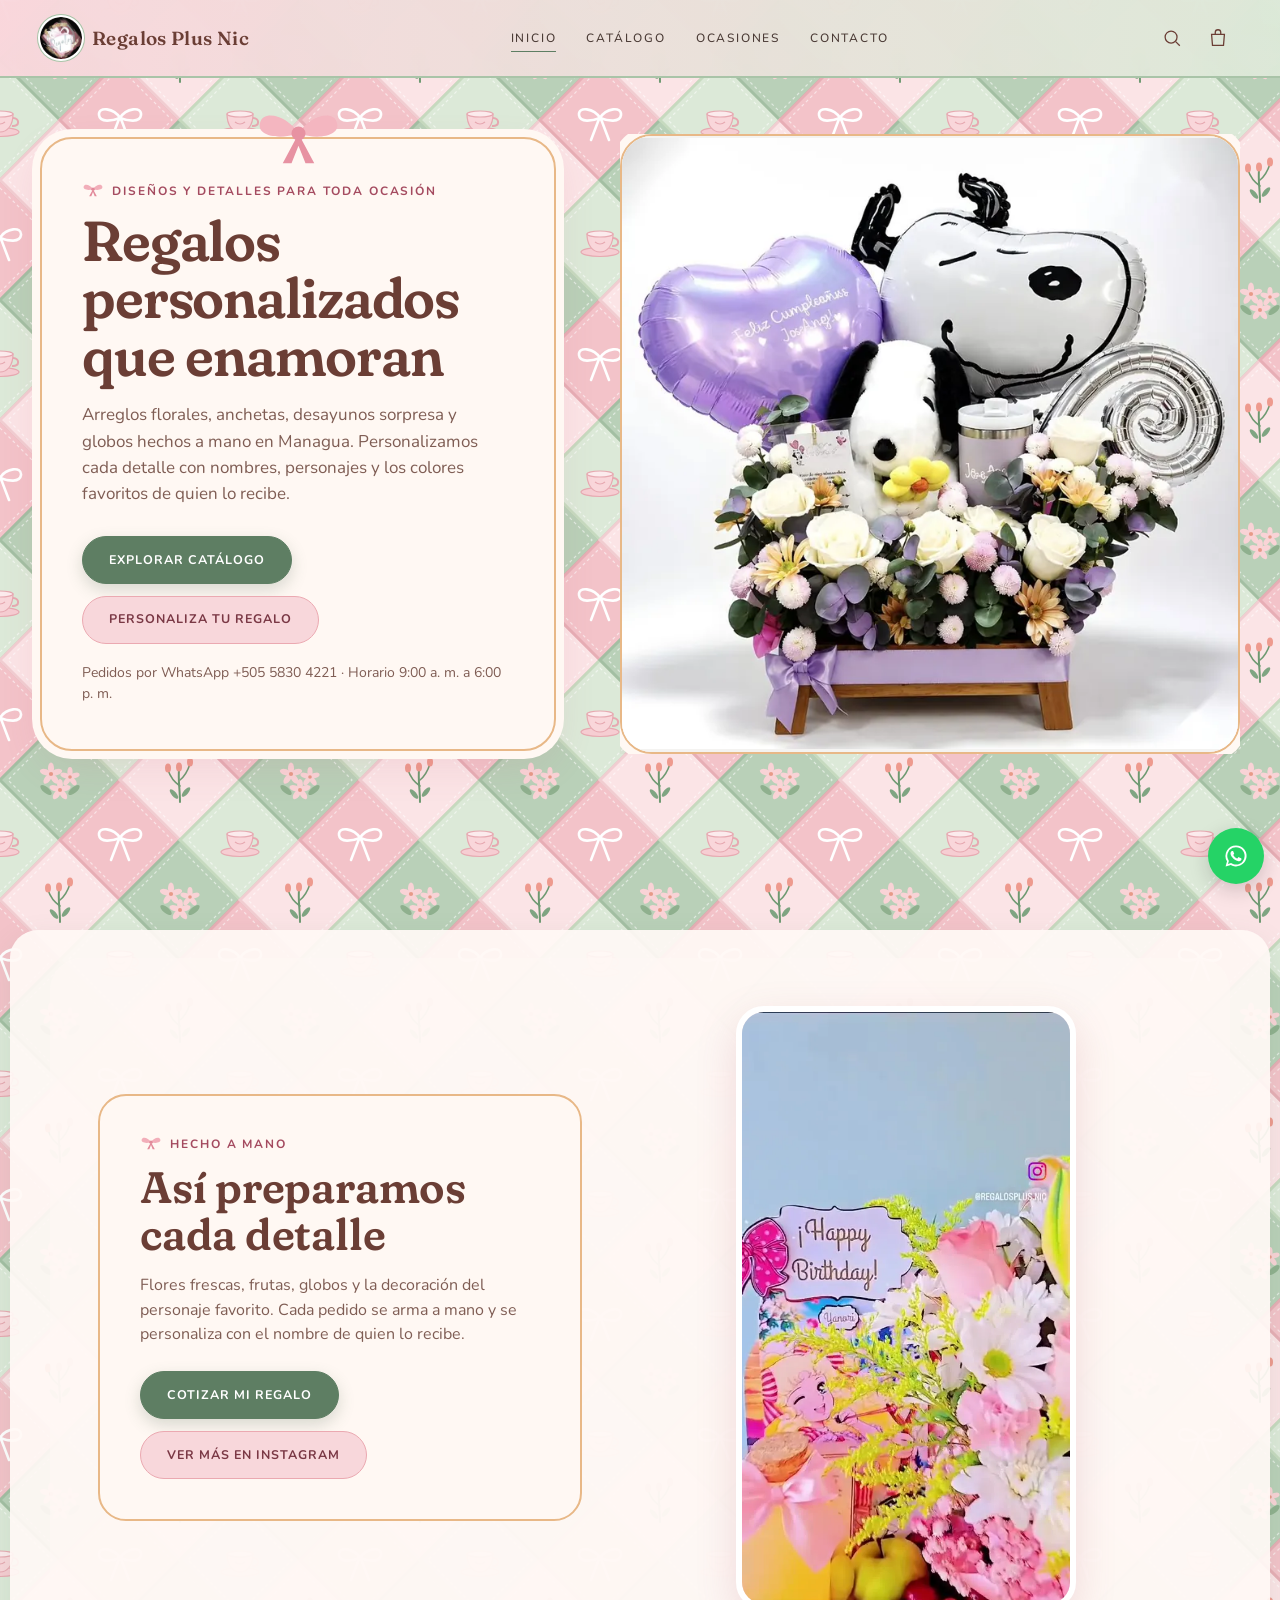
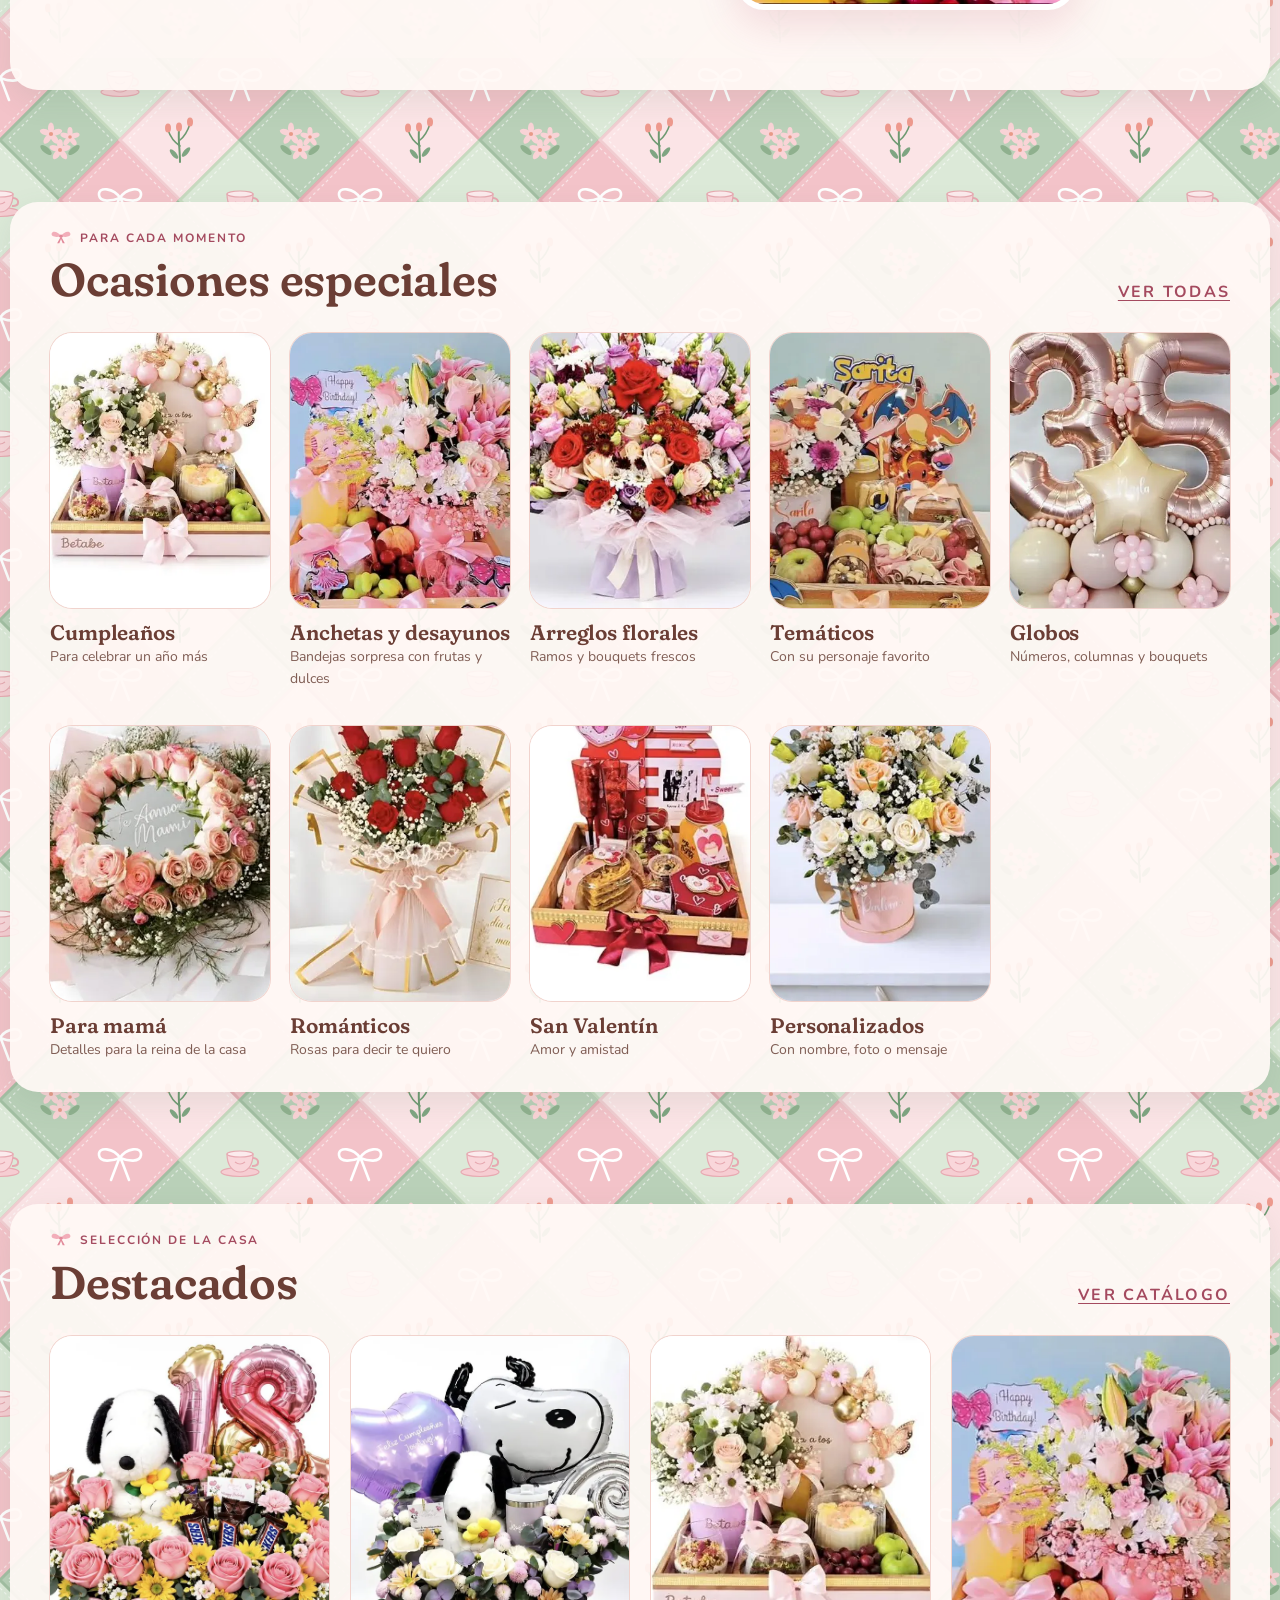
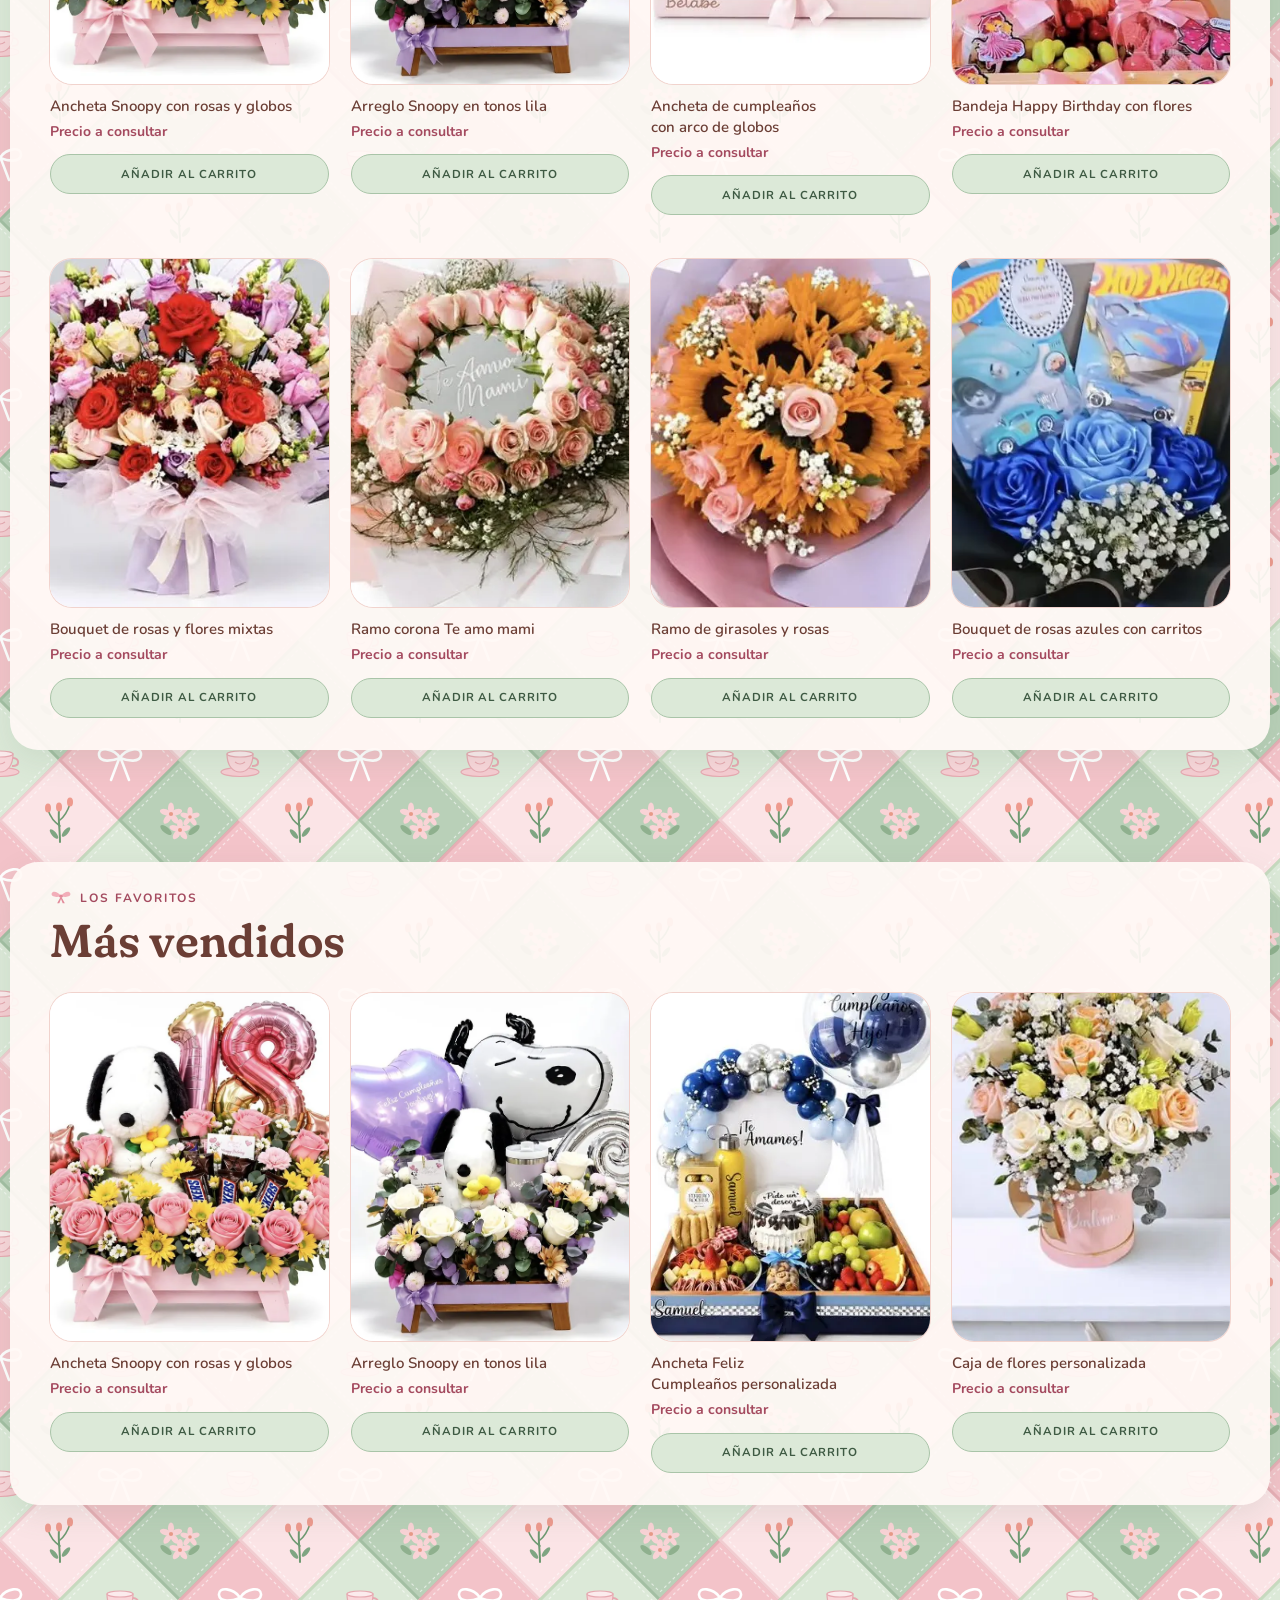
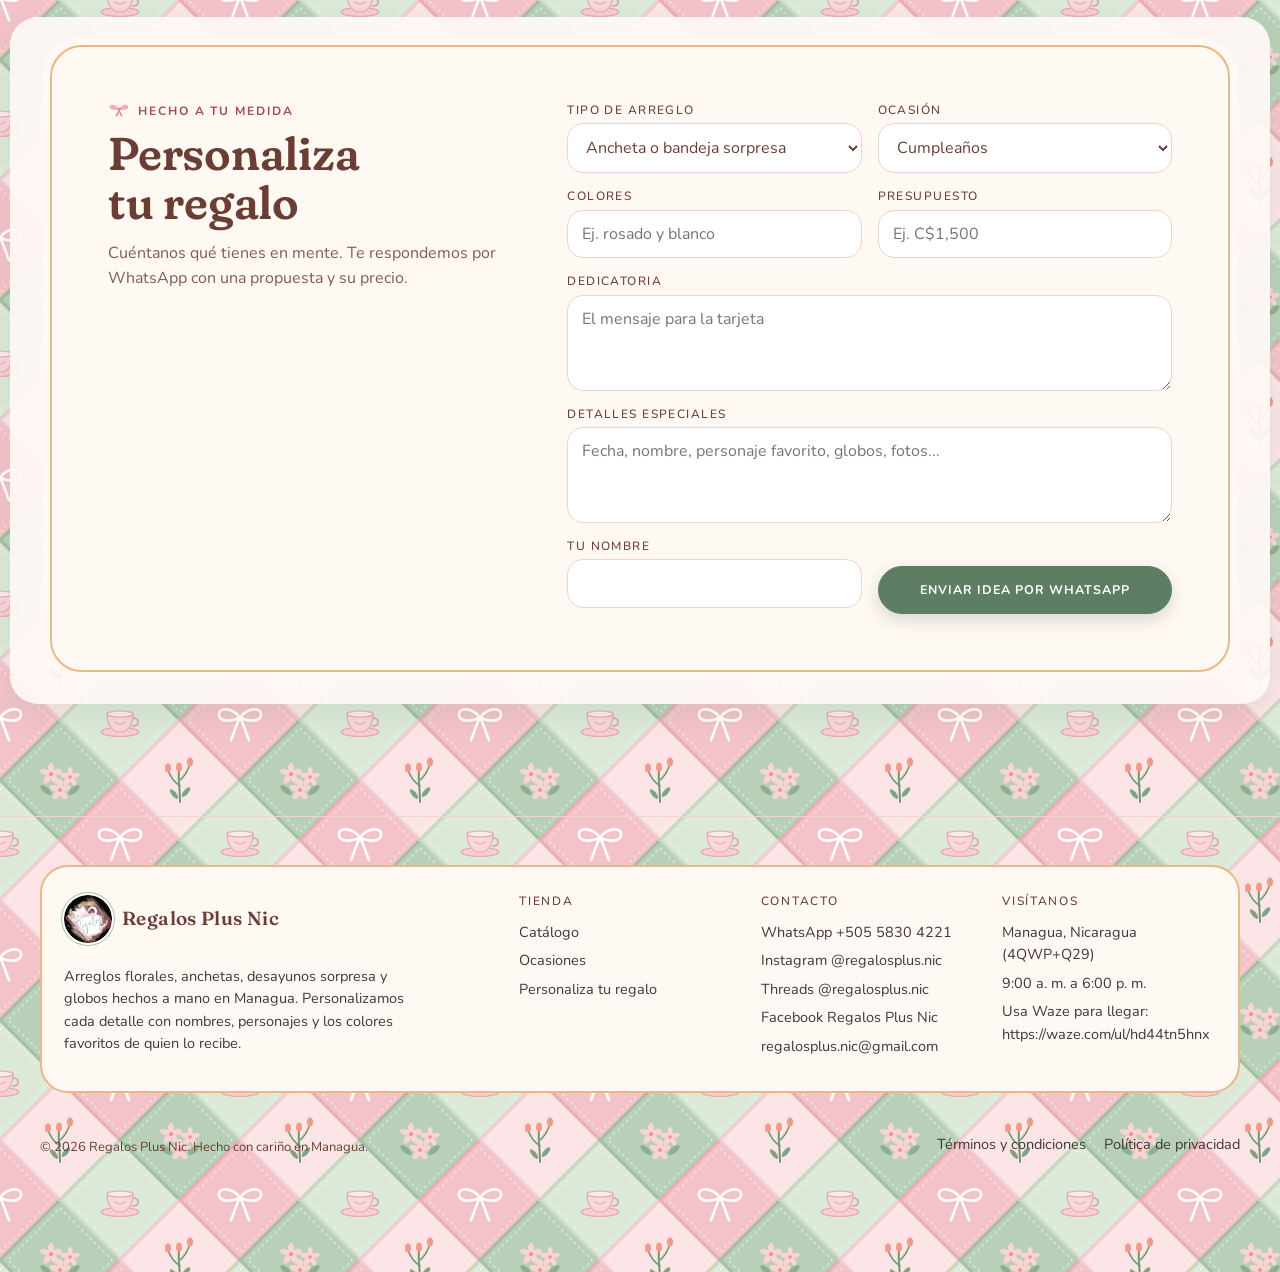
==== commit b639a94e: "Mostrar el link de Waze escrito" ====
--- a/index.html
+++ b/index.html
@@ -553,7 +553,7 @@
   '<div><div class="brand" style="justify-self:start">'+(s.logo&&s.logo.src?'<img src="'+esc(s.logo.src)+'" alt="">':IC.bowlogo)+'<span class="brand-name">'+esc(s.name)+'</span></div><p style="margin-top:14px;max-width:38ch">'+esc(s.heroText)+'</p></div>'+
   '<div><h3 class="fh">Tienda</h3><a href="#catalogo">Catálogo</a><a href="#ocasiones">Ocasiones</a><a href="#personaliza">Personaliza tu regalo</a></div>'+
   '<div><h3 class="fh">Contacto</h3><a href="'+esc(waLink('Hola, quisiera información.'))+'" target="_blank" rel="noopener">WhatsApp '+esc(s.phone||('+'+waNumber()))+'</a>'+(s.instagram?'<a href="https://instagram.com/'+esc(s.instagram)+'" target="_blank" rel="noopener">Instagram @'+esc(s.instagram)+'</a>':'')+(s.threads?'<a href="https://www.threads.net/@'+esc(s.threads)+'" target="_blank" rel="noopener">Threads @'+esc(s.threads)+'</a>':'')+(s.facebook?'<a href="https://www.facebook.com/search/top?q='+encodeURIComponent(s.facebook)+'" target="_blank" rel="noopener">Facebook '+esc(s.facebook)+'</a>':'')+(s.email?'<a style="overflow-wrap:anywhere" href="mailto:'+esc(s.email)+'">'+esc(s.email)+'</a>':'')+'</div>'+
-  '<div><h3 class="fh">Visítanos</h3><p>'+esc(s.address)+'</p><p>'+esc(s.hours)+'</p>'+(s.waze?'<a href="'+esc(s.waze)+'" target="_blank" rel="noopener">Cómo llegar con Waze</a>':'')+'</div>'+
+  '<div><h3 class="fh">Visítanos</h3><p>'+esc(s.address)+'</p><p>'+esc(s.hours)+'</p>'+(s.waze?'<a style="overflow-wrap:anywhere" href="'+esc(s.waze)+'" target="_blank" rel="noopener">Usa Waze para llegar: '+esc(s.waze)+'</a>':'')+'</div>'+
  '</div><div class="fine"><span>© '+new Date().getFullYear()+' '+esc(s.name)+'. Hecho con cariño en Managua.</span><span class="legal"><a href="terminos.html">Términos y condiciones</a><a href="privacidad.html">Política de privacidad</a></span><button class="icon-btn gear" id="gearBtn" '+(window.claude?'':'hidden')+' aria-label="Administración de la tienda">'+IC.gear+'</button></div></div></footer>'+
  '<a class="wa-fab" href="'+esc(waLink('Hola, vengo de la tienda en línea y quisiera hacer una consulta.'))+'" target="_blank" rel="noopener" aria-label="Escribir por WhatsApp">'+IC.wa+'</a>'+
  '<div class="scrim" id="scrim"></div>'+
@@ -740,7 +740,7 @@
  return '<section class="wrap"><div class="done-wrap"><svg viewBox="0 0 52 52" fill="none" stroke="#171717" stroke-width="1.6" stroke-linecap="round" stroke-linejoin="round"><circle class="c" cx="26" cy="26" r="24" pathLength="100"/><path class="k" d="M15 27l7 7 15-16" pathLength="100"/></svg><span class="pill">Pendiente de confirmación</span><h1 style="margin-top:16px">Pedido enviado</h1><p class="muted" style="margin-top:14px">Tu pedido <b class="num" style="color:var(--ink)">#'+esc(o.num)+'</b> queda pendiente hasta que '+esc(S.settings.name)+' lo confirme por WhatsApp. Si no se abrió WhatsApp, usa el botón de abajo.</p>'+
  '<div class="receipt">'+o.items.map(function(i){return '<div class="sline"><span>'+i.qty+' × '+esc(i.name)+'</span><span>'+pm(i.price*i.qty)+'</span></div>'}).join('')+'<div class="sline"><span>Envío</span><span>'+(o.mode==='delivery'?shipTxt(o.ship,o.zone):'Retiro')+'</span></div>'+(o.disc?'<div class="sline"><span>Descuento</span><span>−'+money(o.disc)+'</span></div>':'')+'<div class="tot big"><span>Total</span><span>'+tm(o.total,o.items)+'</span></div><p class="note">Entrega: '+esc(fmtDate(o.date))+', '+esc(fmtTime(o.time))+'</p></div>'+
  '<div style="display:grid;gap:10px;margin-top:20px"><a class="btn btn-block" target="_blank" rel="noopener" href="'+esc(waLink(o.message))+'">Abrir WhatsApp otra vez</a><a class="btn btn-ghost btn-block" href="#catalogo">Seguir comprando</a></div></div></section>'}
-function vContact(){var s=S.settings;return '<section class="wrap"><div class="page-title"><p class="eyebrow">Estamos para ayudarte</p><h1 style="margin-top:10px">Contacto</h1><p>Escríbenos para pedidos especiales, entregas o cualquier duda.</p></div><div class="fgrid two"><div class="card"><p class="label">WhatsApp</p><p style="font:500 28px/1.2 var(--display);margin:8px 0 14px;user-select:all">'+esc(s.phone||('+'+waNumber()))+'</p><a class="btn" target="_blank" rel="noopener" href="'+esc(waLink('Hola, quisiera información.'))+'">Escribir por WhatsApp</a></div><div class="card"><p class="label">Instagram</p><p style="font:500 28px/1.2 var(--display);margin:8px 0 14px">@'+esc(s.instagram)+'</p><a class="btn btn-ghost" target="_blank" rel="noopener" href="https://instagram.com/'+esc(s.instagram)+'">Ver Instagram</a></div><div class="card"><p class="label">Dirección</p><p style="margin-top:8px">'+esc(s.address)+'</p><p class="muted">'+esc(s.pickup)+'</p>'+(s.waze?'<a class="btn btn-ghost" style="margin-top:12px" target="_blank" rel="noopener" href="'+esc(s.waze)+'">Cómo llegar con Waze</a>':'')+'</div><div class="card"><p class="label">Horario</p><p style="margin-top:8px">'+esc(s.hours)+'</p>'+'</div>'+(s.email?'<div class="card"><p class="label">Correo</p><p style="margin:8px 0 14px;user-select:all">'+esc(s.email)+'</p><a class="btn btn-ghost" href="mailto:'+esc(s.email)+'">Enviar correo</a></div>':'')+(s.facebook?'<div class="card"><p class="label">Facebook</p><p style="margin:8px 0 14px">'+esc(s.facebook)+'</p><a class="btn btn-ghost" target="_blank" rel="noopener" href="https://www.facebook.com/search/top?q='+encodeURIComponent(s.facebook)+'">Ver Facebook</a></div>':'')+'</div></section>'}
+function vContact(){var s=S.settings;return '<section class="wrap"><div class="page-title"><p class="eyebrow">Estamos para ayudarte</p><h1 style="margin-top:10px">Contacto</h1><p>Escríbenos para pedidos especiales, entregas o cualquier duda.</p></div><div class="fgrid two"><div class="card"><p class="label">WhatsApp</p><p style="font:500 28px/1.2 var(--display);margin:8px 0 14px;user-select:all">'+esc(s.phone||('+'+waNumber()))+'</p><a class="btn" target="_blank" rel="noopener" href="'+esc(waLink('Hola, quisiera información.'))+'">Escribir por WhatsApp</a></div><div class="card"><p class="label">Instagram</p><p style="font:500 28px/1.2 var(--display);margin:8px 0 14px">@'+esc(s.instagram)+'</p><a class="btn btn-ghost" target="_blank" rel="noopener" href="https://instagram.com/'+esc(s.instagram)+'">Ver Instagram</a></div><div class="card"><p class="label">Dirección</p><p style="margin-top:8px">'+esc(s.address)+'</p><p class="muted">'+esc(s.pickup)+'</p>'+(s.waze?'<p style="margin-top:10px">Usa Waze para llegar a Regalos Plus Nic: <a style="overflow-wrap:anywhere;text-decoration:underline" target="_blank" rel="noopener" href="'+esc(s.waze)+'">'+esc(s.waze)+'</a></p><a class="btn btn-ghost" style="margin-top:12px" target="_blank" rel="noopener" href="'+esc(s.waze)+'">Abrir en Waze</a>':'')+'</div><div class="card"><p class="label">Horario</p><p style="margin-top:8px">'+esc(s.hours)+'</p>'+'</div>'+(s.email?'<div class="card"><p class="label">Correo</p><p style="margin:8px 0 14px;user-select:all">'+esc(s.email)+'</p><a class="btn btn-ghost" href="mailto:'+esc(s.email)+'">Enviar correo</a></div>':'')+(s.facebook?'<div class="card"><p class="label">Facebook</p><p style="margin:8px 0 14px">'+esc(s.facebook)+'</p><a class="btn btn-ghost" target="_blank" rel="noopener" href="https://www.facebook.com/search/top?q='+encodeURIComponent(s.facebook)+'">Ver Facebook</a></div>':'')+'</div></section>'}
 
 /* ---------- enrutador ---------- */
 var io=null;
